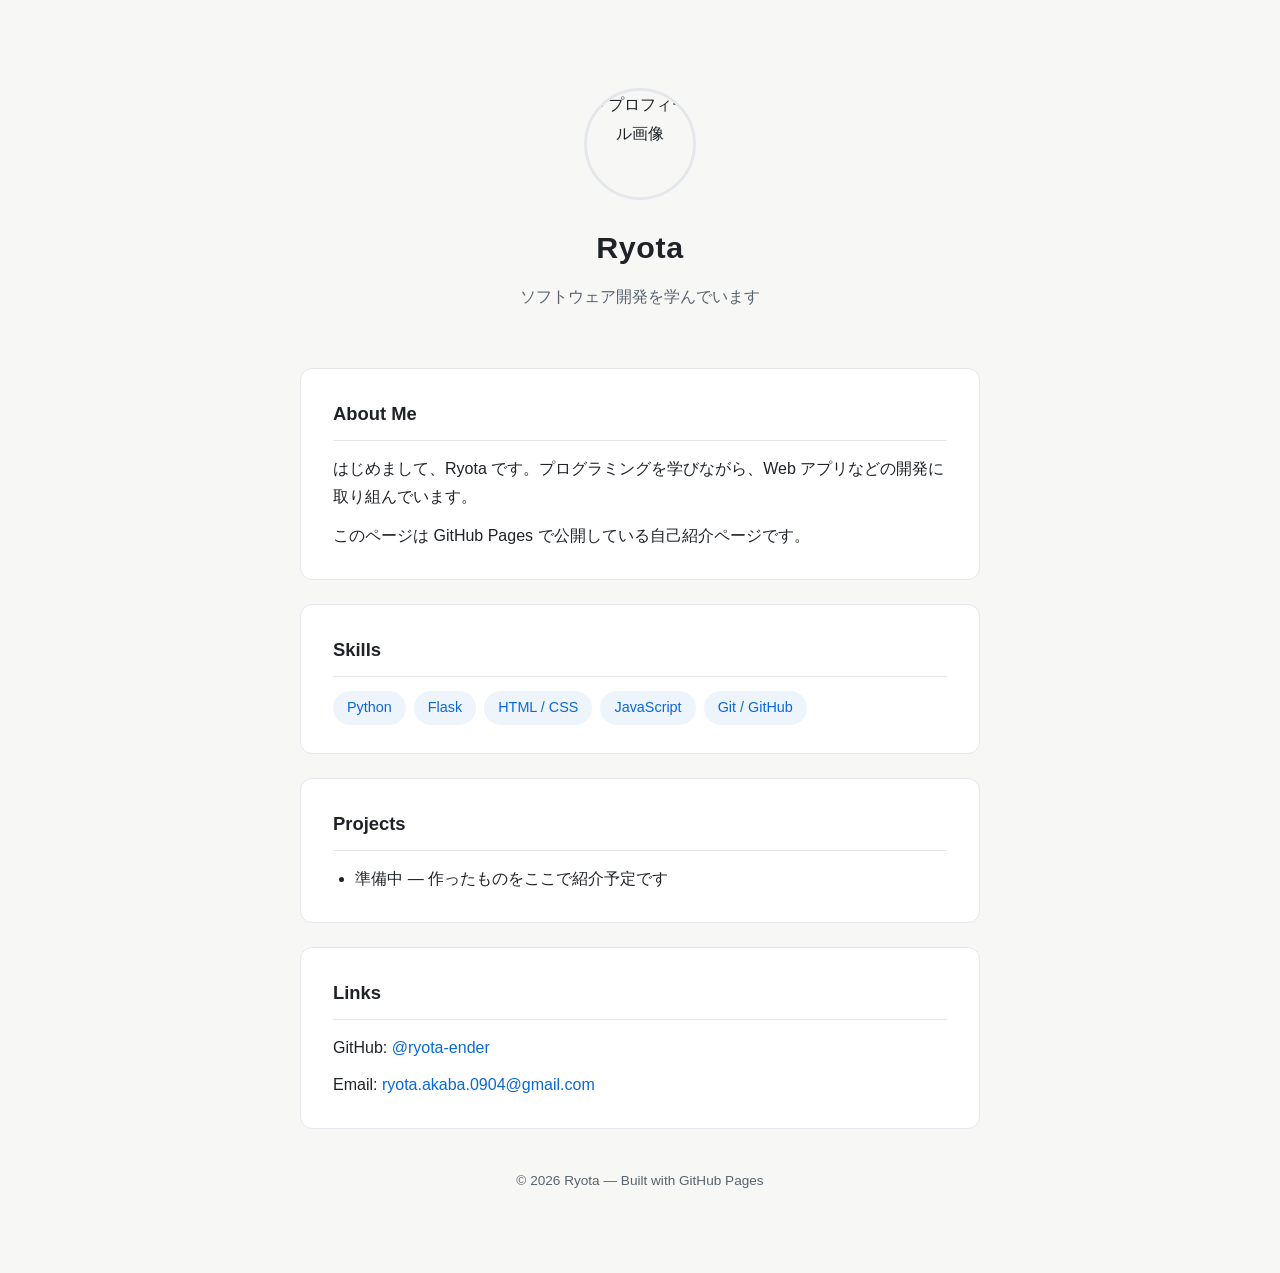
==== index.html @ b904a542 "first commit" ====
<!DOCTYPE html>
<html lang="ja">
<head>
  <meta charset="UTF-8">
  <meta name="viewport" content="width=device-width, initial-scale=1.0">
  <title>Ryota | 自己紹介</title>
  <style>
    :root {
      --bg: #f7f7f5;
      --card: #ffffff;
      --text: #1f2328;
      --muted: #59636e;
      --accent: #0969da;
      --border: #e4e7eb;
      --tag-bg: #eef4fb;
    }
    @media (prefers-color-scheme: dark) {
      :root {
        --bg: #0d1117;
        --card: #161b22;
        --text: #e6edf3;
        --muted: #9198a1;
        --accent: #4493f8;
        --border: #30363d;
        --tag-bg: #1c2a3a;
      }
    }
    * { margin: 0; padding: 0; box-sizing: border-box; }
    body {
      font-family: "Hiragino Sans", "Yu Gothic", -apple-system, BlinkMacSystemFont, sans-serif;
      background: var(--bg);
      color: var(--text);
      line-height: 1.8;
    }
    .container {
      max-width: 720px;
      margin: 0 auto;
      padding: 48px 20px 80px;
    }
    header {
      text-align: center;
      padding: 40px 0 32px;
    }
    .avatar {
      width: 112px;
      height: 112px;
      border-radius: 50%;
      border: 3px solid var(--border);
      display: block;
      margin: 0 auto 20px;
    }
    h1 {
      font-size: 1.9rem;
      letter-spacing: 0.02em;
    }
    .tagline {
      color: var(--muted);
      margin-top: 8px;
      font-size: 1rem;
    }
    section {
      background: var(--card);
      border: 1px solid var(--border);
      border-radius: 12px;
      padding: 28px 32px;
      margin-top: 24px;
    }
    h2 {
      font-size: 1.15rem;
      margin-bottom: 14px;
      padding-bottom: 10px;
      border-bottom: 1px solid var(--border);
    }
    p + p { margin-top: 10px; }
    ul { padding-left: 1.4em; }
    .tags {
      display: flex;
      flex-wrap: wrap;
      gap: 8px;
      list-style: none;
      padding: 0;
    }
    .tags li {
      background: var(--tag-bg);
      color: var(--accent);
      border-radius: 999px;
      padding: 4px 14px;
      font-size: 0.9rem;
    }
    .links {
      list-style: none;
      padding: 0;
    }
    .links li + li { margin-top: 8px; }
    a { color: var(--accent); text-decoration: none; }
    a:hover { text-decoration: underline; }
    footer {
      text-align: center;
      color: var(--muted);
      font-size: 0.85rem;
      margin-top: 40px;
    }
  </style>
</head>
<body>
  <div class="container">

    <header>
      <!-- GitHub のプロフィール画像を自動で表示します -->
      <img class="avatar" src="https://github.com/ryota-ender.png" alt="プロフィール画像">
      <h1>Ryota</h1>
      <p class="tagline">ソフトウェア開発を学んでいます</p>
    </header>

    <section>
      <h2>About Me</h2>
      <p>はじめまして、Ryota です。プログラミングを学びながら、Web アプリなどの開発に取り組んでいます。</p>
      <p>このページは GitHub Pages で公開している自己紹介ページです。</p>
      <!-- ここに経歴や自己紹介文を自由に書き足してください -->
    </section>

    <section>
      <h2>Skills</h2>
      <ul class="tags">
        <li>Python</li>
        <li>Flask</li>
        <li>HTML / CSS</li>
        <li>JavaScript</li>
        <li>Git / GitHub</li>
      </ul>
    </section>

    <section>
      <h2>Projects</h2>
      <ul>
        <li>準備中 — 作ったものをここで紹介予定です</li>
        <!-- 例: <li><a href="https://github.com/ryota-ender/xxx">プロジェクト名</a> — 一言説明</li> -->
      </ul>
    </section>

    <section>
      <h2>Links</h2>
      <ul class="links">
        <li>GitHub: <a href="https://github.com/ryota-ender">@ryota-ender</a></li>
        <li>Email: <a href="mailto:ryota.akaba.0904@gmail.com">ryota.akaba.0904@gmail.com</a></li>
      </ul>
    </section>

    <footer>
      &copy; 2026 Ryota — Built with GitHub Pages
    </footer>

  </div>
</body>
</html>
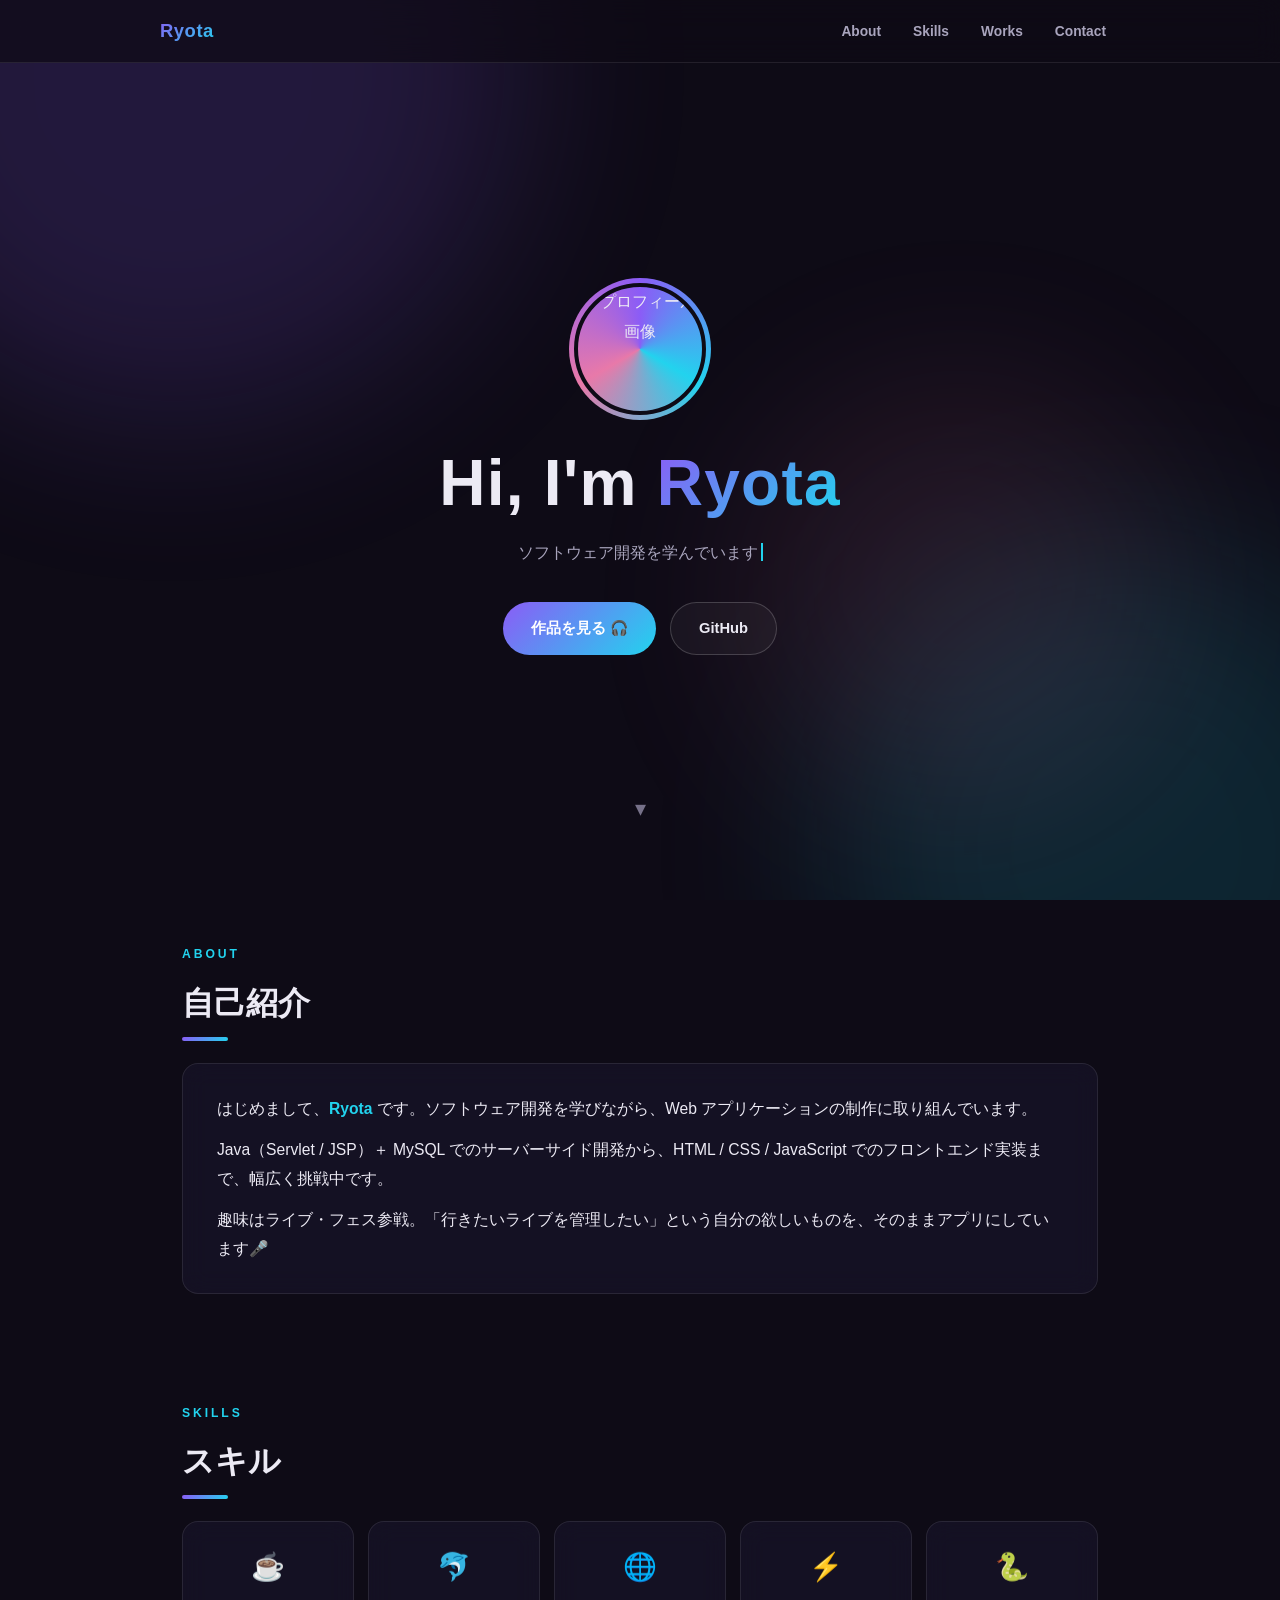
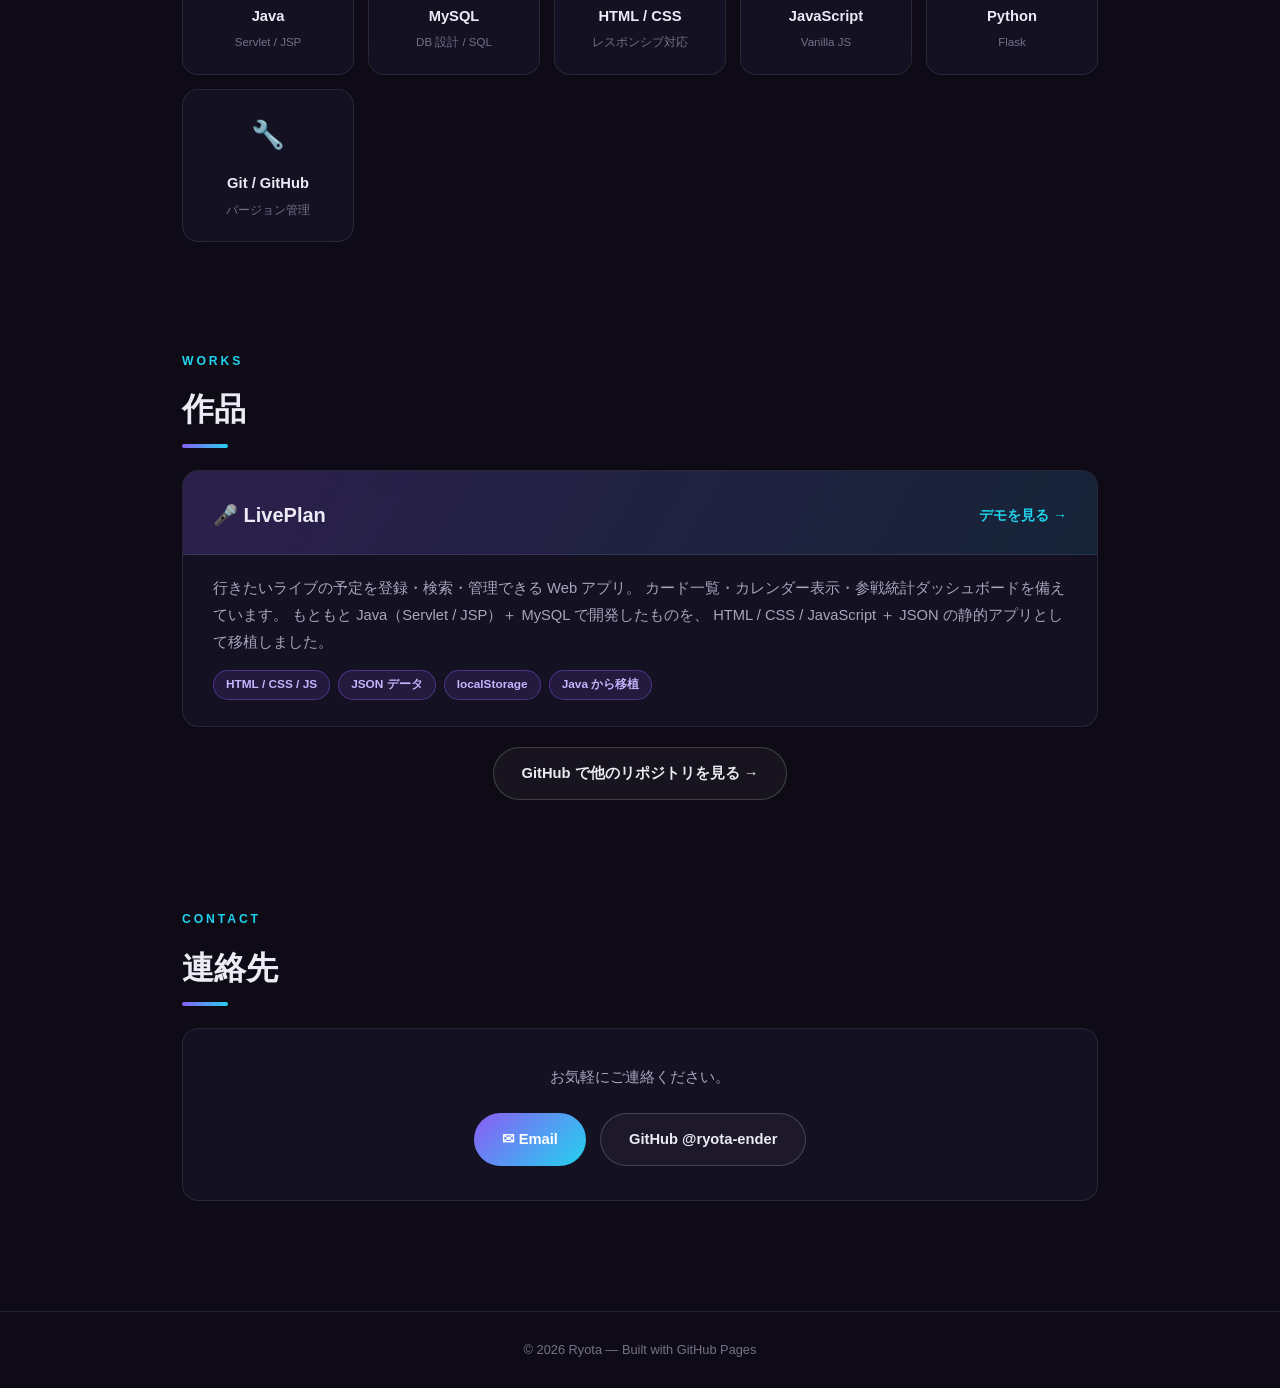
==== commit bd719dd2: "自己紹介ページ刷新 + LivePlan静的版を追加" ====
--- a/index.html
+++ b/index.html
@@ -3,153 +3,498 @@
 <head>
   <meta charset="UTF-8">
   <meta name="viewport" content="width=device-width, initial-scale=1.0">
-  <title>Ryota | 自己紹介</title>
+  <title>Ryota | Portfolio</title>
+  <meta name="description" content="Ryota の自己紹介・ポートフォリオページ">
+  <link rel="icon" href="data:image/svg+xml,<svg xmlns='http://www.w3.org/2000/svg' viewBox='0 0 100 100'><text y='.9em' font-size='90'>🚀</text></svg>">
   <style>
     :root {
-      --bg: #f7f7f5;
-      --card: #ffffff;
-      --text: #1f2328;
-      --muted: #59636e;
-      --accent: #0969da;
-      --border: #e4e7eb;
-      --tag-bg: #eef4fb;
-    }
-    @media (prefers-color-scheme: dark) {
-      :root {
-        --bg: #0d1117;
-        --card: #161b22;
-        --text: #e6edf3;
-        --muted: #9198a1;
-        --accent: #4493f8;
-        --border: #30363d;
-        --tag-bg: #1c2a3a;
-      }
-    }
+      --bg: #0e0b16;
+      --bg-2: #171327;
+      --border: rgba(255, 255, 255, 0.09);
+      --border-strong: rgba(255, 255, 255, 0.18);
+      --text: #eceaf4;
+      --text-2: #a9a5bd;
+      --text-3: #767189;
+      --accent: #8b5cf6;
+      --accent-2: #22d3ee;
+      --grad: linear-gradient(135deg, #8b5cf6, #22d3ee);
+      --radius: 16px;
+      --shadow: 0 8px 32px rgba(0, 0, 0, 0.45);
+      --glow: 0 0 28px rgba(139, 92, 246, 0.35);
+    }
+
     * { margin: 0; padding: 0; box-sizing: border-box; }
+    html { scroll-behavior: smooth; }
+
     body {
-      font-family: "Hiragino Sans", "Yu Gothic", -apple-system, BlinkMacSystemFont, sans-serif;
+      font-family: "Hiragino Sans", "Yu Gothic", -apple-system, BlinkMacSystemFont, "Segoe UI", sans-serif;
       background: var(--bg);
       color: var(--text);
-      line-height: 1.8;
-    }
-    .container {
-      max-width: 720px;
-      margin: 0 auto;
-      padding: 48px 20px 80px;
-    }
-    header {
+      line-height: 1.85;
+      overflow-x: hidden;
+    }
+
+    ::selection { background: rgba(139, 92, 246, 0.45); }
+
+    /* ---------- 背景（漂う光のブロブ） ---------- */
+    .blobs { position: fixed; inset: 0; z-index: -1; overflow: hidden; pointer-events: none; }
+    .blob {
+      position: absolute;
+      border-radius: 50%;
+      filter: blur(90px);
+      opacity: 0.17;
+      animation: float 26s ease-in-out infinite alternate;
+    }
+    .blob.b1 { width: 55vmax; height: 55vmax; background: #8b5cf6; top: -22vmax; left: -14vmax; }
+    .blob.b2 { width: 48vmax; height: 48vmax; background: #0ea5b7; bottom: -20vmax; right: -12vmax; animation-delay: -9s; }
+    .blob.b3 { width: 34vmax; height: 34vmax; background: #e879a9; top: 42%; left: 58%; opacity: 0.10; animation-delay: -18s; }
+    @keyframes float {
+      from { transform: translate(0, 0) scale(1); }
+      to   { transform: translate(7vmax, 5vmax) scale(1.18); }
+    }
+
+    .container { max-width: 960px; margin: 0 auto; padding: 0 22px; }
+
+    /* ---------- ナビ ---------- */
+    .nav {
+      position: sticky;
+      top: 0;
+      z-index: 100;
+      background: rgba(14, 11, 22, 0.72);
+      backdrop-filter: blur(14px);
+      -webkit-backdrop-filter: blur(14px);
+      border-bottom: 1px solid var(--border);
+    }
+    .nav .inner {
+      display: flex;
+      align-items: center;
+      justify-content: space-between;
+      padding: 14px 0;
+      gap: 12px;
+    }
+    .nav .logo {
+      font-weight: 800;
+      font-size: 1.15rem;
+      text-decoration: none;
+      background: var(--grad);
+      -webkit-background-clip: text;
+      background-clip: text;
+      color: transparent;
+      letter-spacing: 0.03em;
+    }
+    .nav ul { display: flex; gap: 4px; list-style: none; flex-wrap: wrap; }
+    .nav a.nav-link {
+      color: var(--text-2);
+      text-decoration: none;
+      font-size: 0.86rem;
+      font-weight: 600;
+      padding: 6px 14px;
+      border-radius: 999px;
+      transition: color 0.18s, background 0.18s;
+    }
+    .nav a.nav-link:hover { color: var(--text); background: rgba(255, 255, 255, 0.07); }
+
+    /* ---------- ヒーロー ---------- */
+    .hero {
+      min-height: 88vh;
+      display: flex;
+      flex-direction: column;
+      align-items: center;
+      justify-content: center;
       text-align: center;
-      padding: 40px 0 32px;
-    }
-    .avatar {
-      width: 112px;
-      height: 112px;
+      padding: 60px 0 40px;
+      position: relative;
+    }
+    .avatar-ring {
+      position: relative;
+      width: 132px;
+      height: 132px;
+      margin-bottom: 28px;
+      animation: rise 0.8s cubic-bezier(0.22, 1, 0.36, 1) both;
+    }
+    .avatar-ring::before {
+      content: "";
+      position: absolute;
+      inset: -5px;
       border-radius: 50%;
-      border: 3px solid var(--border);
+      background: conic-gradient(from 0deg, #8b5cf6, #22d3ee, #e879a9, #8b5cf6);
+      animation: spin 6s linear infinite;
+    }
+    .avatar-ring img {
+      position: relative;
+      width: 100%;
+      height: 100%;
+      border-radius: 50%;
+      border: 4px solid var(--bg);
       display: block;
-      margin: 0 auto 20px;
-    }
-    h1 {
-      font-size: 1.9rem;
+      object-fit: cover;
+    }
+    @keyframes spin { to { transform: rotate(360deg); } }
+
+    .hero h1 {
+      font-size: clamp(2.4rem, 7vw, 4rem);
+      font-weight: 800;
       letter-spacing: 0.02em;
-    }
-    .tagline {
-      color: var(--muted);
-      margin-top: 8px;
-      font-size: 1rem;
-    }
-    section {
-      background: var(--card);
+      line-height: 1.25;
+      animation: rise 0.8s 0.12s cubic-bezier(0.22, 1, 0.36, 1) both;
+    }
+    .hero h1 .grad {
+      background: var(--grad);
+      -webkit-background-clip: text;
+      background-clip: text;
+      color: transparent;
+    }
+    .hero .tagline {
+      margin-top: 14px;
+      color: var(--text-2);
+      font-size: 1.02rem;
+      animation: rise 0.8s 0.24s cubic-bezier(0.22, 1, 0.36, 1) both;
+    }
+    /* タイピング風カーソル */
+    .type-target { border-right: 2px solid var(--accent-2); padding-right: 3px; }
+
+    .hero .cta {
+      display: flex;
+      gap: 14px;
+      margin-top: 34px;
+      flex-wrap: wrap;
+      justify-content: center;
+      animation: rise 0.8s 0.36s cubic-bezier(0.22, 1, 0.36, 1) both;
+    }
+    .btn {
+      display: inline-flex;
+      align-items: center;
+      gap: 8px;
+      padding: 12px 28px;
+      border-radius: 999px;
+      font-weight: 700;
+      font-size: 0.92rem;
+      text-decoration: none;
+      transition: transform 0.2s ease, box-shadow 0.2s ease, background 0.2s ease;
+    }
+    .btn-grad { background: var(--grad); color: #fff; }
+    .btn-grad:hover { transform: translateY(-3px); box-shadow: var(--glow); }
+    .btn-ghost { border: 1px solid var(--border-strong); color: var(--text); background: rgba(255,255,255,0.04); }
+    .btn-ghost:hover { transform: translateY(-3px); background: rgba(255, 255, 255, 0.09); }
+
+    .scroll-cue {
+      position: absolute;
+      bottom: 26px;
+      left: 50%;
+      transform: translateX(-50%);
+      color: var(--text-3);
+      font-size: 1.4rem;
+      animation: bob 1.8s ease-in-out infinite;
+      text-decoration: none;
+    }
+    @keyframes bob {
+      0%, 100% { transform: translate(-50%, 0); }
+      50%      { transform: translate(-50%, 9px); }
+    }
+    @keyframes rise {
+      from { opacity: 0; transform: translateY(26px); }
+      to   { opacity: 1; transform: translateY(0); }
+    }
+
+    /* ---------- セクション共通 ---------- */
+    section.block { padding: 88px 0 20px; }
+    .sec-label {
+      font-size: 0.76rem;
+      font-weight: 800;
+      letter-spacing: 0.24em;
+      color: var(--accent-2);
+      text-transform: uppercase;
+      margin-bottom: 8px;
+    }
+    .sec-title {
+      font-size: clamp(1.5rem, 4vw, 2rem);
+      font-weight: 800;
+      margin-bottom: 30px;
+      position: relative;
+      display: inline-block;
+    }
+    .sec-title::after {
+      content: "";
+      position: absolute;
+      left: 0;
+      bottom: -8px;
+      width: 46px;
+      height: 4px;
+      border-radius: 2px;
+      background: var(--grad);
+    }
+
+    /* スクロールで浮かび上がる */
+    .reveal { opacity: 0; transform: translateY(34px); transition: opacity 0.7s ease, transform 0.7s cubic-bezier(0.22, 1, 0.36, 1); }
+    .reveal.shown { opacity: 1; transform: translateY(0); }
+
+    .card {
+      background: rgba(23, 19, 39, 0.82);
       border: 1px solid var(--border);
-      border-radius: 12px;
-      padding: 28px 32px;
-      margin-top: 24px;
-    }
-    h2 {
-      font-size: 1.15rem;
-      margin-bottom: 14px;
-      padding-bottom: 10px;
+      border-radius: var(--radius);
+      backdrop-filter: blur(12px);
+      -webkit-backdrop-filter: blur(12px);
+    }
+
+    /* ---------- About ---------- */
+    .about-card { padding: 30px 34px; font-size: 0.98rem; }
+    .about-card p + p { margin-top: 12px; }
+    .about-card .hl { color: var(--accent-2); font-weight: 700; }
+
+    /* ---------- Skills ---------- */
+    .skill-grid {
+      display: grid;
+      grid-template-columns: repeat(auto-fill, minmax(150px, 1fr));
+      gap: 14px;
+    }
+    .skill {
+      padding: 20px 14px;
+      text-align: center;
+      transition: transform 0.22s ease, box-shadow 0.22s ease, border-color 0.22s ease;
+    }
+    .skill:hover {
+      transform: translateY(-5px);
+      border-color: rgba(139, 92, 246, 0.5);
+      box-shadow: var(--glow);
+    }
+    .skill .icon { font-size: 1.7rem; display: block; margin-bottom: 8px; }
+    .skill .name { font-weight: 700; font-size: 0.92rem; }
+    .skill .note { font-size: 0.72rem; color: var(--text-3); margin-top: 2px; }
+
+    /* ---------- Works ---------- */
+    .work-card {
+      display: block;
+      text-decoration: none;
+      color: inherit;
+      overflow: hidden;
+      transition: transform 0.24s ease, box-shadow 0.24s ease, border-color 0.24s ease;
+      margin-bottom: 20px;
+    }
+    .work-card:hover {
+      transform: translateY(-6px);
+      border-color: rgba(34, 211, 238, 0.5);
+      box-shadow: var(--shadow), 0 0 28px rgba(34, 211, 238, 0.25);
+    }
+    .work-head {
+      padding: 26px 30px 20px;
+      background: linear-gradient(120deg, rgba(139, 92, 246, 0.2), rgba(34, 211, 238, 0.1));
       border-bottom: 1px solid var(--border);
-    }
-    p + p { margin-top: 10px; }
-    ul { padding-left: 1.4em; }
-    .tags {
       display: flex;
+      align-items: center;
+      justify-content: space-between;
+      gap: 12px;
       flex-wrap: wrap;
-      gap: 8px;
-      list-style: none;
-      padding: 0;
-    }
-    .tags li {
-      background: var(--tag-bg);
-      color: var(--accent);
+    }
+    .work-head .t { font-size: 1.25rem; font-weight: 800; }
+    .work-head .arrow { color: var(--accent-2); font-weight: 700; font-size: 0.88rem; white-space: nowrap; }
+    .work-body { padding: 20px 30px 26px; }
+    .work-body p { color: var(--text-2); font-size: 0.92rem; margin-bottom: 14px; }
+    .chips { display: flex; flex-wrap: wrap; gap: 8px; list-style: none; }
+    .chips li {
+      font-size: 0.74rem;
+      font-weight: 700;
+      color: #c4b5fd;
+      background: rgba(139, 92, 246, 0.13);
+      border: 1px solid rgba(139, 92, 246, 0.4);
       border-radius: 999px;
-      padding: 4px 14px;
-      font-size: 0.9rem;
-    }
-    .links {
-      list-style: none;
-      padding: 0;
-    }
-    .links li + li { margin-top: 8px; }
-    a { color: var(--accent); text-decoration: none; }
-    a:hover { text-decoration: underline; }
+      padding: 3px 12px;
+    }
+    .more-works { text-align: center; margin-top: 6px; }
+
+    /* ---------- Contact ---------- */
+    .contact-card { padding: 34px; text-align: center; }
+    .contact-card p { color: var(--text-2); margin-bottom: 22px; font-size: 0.94rem; }
+    .contact-links { display: flex; justify-content: center; gap: 14px; flex-wrap: wrap; }
+
+    /* ---------- フッター ---------- */
     footer {
+      margin-top: 90px;
+      border-top: 1px solid var(--border);
+      padding: 26px 0;
       text-align: center;
-      color: var(--muted);
-      font-size: 0.85rem;
-      margin-top: 40px;
+      color: var(--text-3);
+      font-size: 0.8rem;
+    }
+
+    @media (max-width: 560px) {
+      .nav ul { display: none; }
+      .about-card, .work-head, .work-body, .contact-card { padding-left: 20px; padding-right: 20px; }
+    }
+
+    @media (prefers-reduced-motion: reduce) {
+      *, *::before, *::after {
+        animation-duration: 0.01ms !important;
+        animation-iteration-count: 1 !important;
+        transition-duration: 0.01ms !important;
+      }
+      html { scroll-behavior: auto; }
+      .reveal { opacity: 1; transform: none; }
+      .type-target { border-right: none; }
     }
   </style>
 </head>
 <body>
-  <div class="container">
-
-    <header>
-      <!-- GitHub のプロフィール画像を自動で表示します -->
-      <img class="avatar" src="https://github.com/ryota-ender.png" alt="プロフィール画像">
-      <h1>Ryota</h1>
-      <p class="tagline">ソフトウェア開発を学んでいます</p>
-    </header>
-
-    <section>
-      <h2>About Me</h2>
-      <p>はじめまして、Ryota です。プログラミングを学びながら、Web アプリなどの開発に取り組んでいます。</p>
-      <p>このページは GitHub Pages で公開している自己紹介ページです。</p>
-      <!-- ここに経歴や自己紹介文を自由に書き足してください -->
+
+  <div class="blobs" aria-hidden="true">
+    <div class="blob b1"></div>
+    <div class="blob b2"></div>
+    <div class="blob b3"></div>
+  </div>
+
+  <nav class="nav">
+    <div class="container inner">
+      <a class="logo" href="#top">Ryota</a>
+      <ul>
+        <li><a class="nav-link" href="#about">About</a></li>
+        <li><a class="nav-link" href="#skills">Skills</a></li>
+        <li><a class="nav-link" href="#works">Works</a></li>
+        <li><a class="nav-link" href="#contact">Contact</a></li>
+      </ul>
+    </div>
+  </nav>
+
+  <!-- ================= Hero ================= -->
+  <header class="hero container" id="top">
+    <div class="avatar-ring">
+      <!-- GitHub のプロフィール画像を自動表示 -->
+      <img src="https://github.com/ryota-ender.png" alt="プロフィール画像">
+    </div>
+    <h1>Hi, I'm <span class="grad">Ryota</span></h1>
+    <p class="tagline"><span class="type-target" id="typeTarget"></span></p>
+    <div class="cta">
+      <a class="btn btn-grad" href="#works">作品を見る 🎧</a>
+      <a class="btn btn-ghost" href="https://github.com/ryota-ender" target="_blank" rel="noopener">GitHub</a>
+    </div>
+    <a class="scroll-cue" href="#about" aria-label="下へスクロール">▾</a>
+  </header>
+
+  <main class="container">
+
+    <!-- ================= About ================= -->
+    <section class="block" id="about">
+      <div class="reveal">
+        <div class="sec-label">About</div>
+        <h2 class="sec-title">自己紹介</h2>
+      </div>
+      <div class="card about-card reveal">
+        <p>はじめまして、<span class="hl">Ryota</span> です。ソフトウェア開発を学びながら、Web アプリケーションの制作に取り組んでいます。</p>
+        <p>Java（Servlet / JSP）＋ MySQL でのサーバーサイド開発から、HTML / CSS / JavaScript でのフロントエンド実装まで、幅広く挑戦中です。</p>
+        <p>趣味はライブ・フェス参戦。「行きたいライブを管理したい」という自分の欲しいものを、そのままアプリにしています🎤</p>
+        <!-- ここに経歴などを自由に書き足してください -->
+      </div>
     </section>
 
-    <section>
-      <h2>Skills</h2>
-      <ul class="tags">
-        <li>Python</li>
-        <li>Flask</li>
-        <li>HTML / CSS</li>
-        <li>JavaScript</li>
-        <li>Git / GitHub</li>
-      </ul>
+    <!-- ================= Skills ================= -->
+    <section class="block" id="skills">
+      <div class="reveal">
+        <div class="sec-label">Skills</div>
+        <h2 class="sec-title">スキル</h2>
+      </div>
+      <div class="skill-grid">
+        <div class="card skill reveal"><span class="icon">☕</span><span class="name">Java</span><div class="note">Servlet / JSP</div></div>
+        <div class="card skill reveal"><span class="icon">🐬</span><span class="name">MySQL</span><div class="note">DB 設計 / SQL</div></div>
+        <div class="card skill reveal"><span class="icon">🌐</span><span class="name">HTML / CSS</span><div class="note">レスポンシブ対応</div></div>
+        <div class="card skill reveal"><span class="icon">⚡</span><span class="name">JavaScript</span><div class="note">Vanilla JS</div></div>
+        <div class="card skill reveal"><span class="icon">🐍</span><span class="name">Python</span><div class="note">Flask</div></div>
+        <div class="card skill reveal"><span class="icon">🔧</span><span class="name">Git / GitHub</span><div class="note">バージョン管理</div></div>
+      </div>
     </section>
 
-    <section>
-      <h2>Projects</h2>
-      <ul>
-        <li>準備中 — 作ったものをここで紹介予定です</li>
-        <!-- 例: <li><a href="https://github.com/ryota-ender/xxx">プロジェクト名</a> — 一言説明</li> -->
-      </ul>
+    <!-- ================= Works ================= -->
+    <section class="block" id="works">
+      <div class="reveal">
+        <div class="sec-label">Works</div>
+        <h2 class="sec-title">作品</h2>
+      </div>
+
+      <a class="card work-card reveal" href="liveplan/">
+        <div class="work-head">
+          <span class="t">🎤 LivePlan</span>
+          <span class="arrow">デモを見る →</span>
+        </div>
+        <div class="work-body">
+          <p>
+            行きたいライブの予定を登録・検索・管理できる Web アプリ。
+            カード一覧・カレンダー表示・参戦統計ダッシュボードを備えています。
+            もともと Java（Servlet / JSP）＋ MySQL で開発したものを、
+            HTML / CSS / JavaScript ＋ JSON の静的アプリとして移植しました。
+          </p>
+          <ul class="chips">
+            <li>HTML / CSS / JS</li>
+            <li>JSON データ</li>
+            <li>localStorage</li>
+            <li>Java から移植</li>
+          </ul>
+        </div>
+      </a>
+
+      <div class="more-works reveal">
+        <a class="btn btn-ghost" href="https://github.com/ryota-ender?tab=repositories" target="_blank" rel="noopener">
+          GitHub で他のリポジトリを見る →
+        </a>
+      </div>
     </section>
 
-    <section>
-      <h2>Links</h2>
-      <ul class="links">
-        <li>GitHub: <a href="https://github.com/ryota-ender">@ryota-ender</a></li>
-        <li>Email: <a href="mailto:ryota.akaba.0904@gmail.com">ryota.akaba.0904@gmail.com</a></li>
-      </ul>
+    <!-- ================= Contact ================= -->
+    <section class="block" id="contact">
+      <div class="reveal">
+        <div class="sec-label">Contact</div>
+        <h2 class="sec-title">連絡先</h2>
+      </div>
+      <div class="card contact-card reveal">
+        <p>お気軽にご連絡ください。</p>
+        <div class="contact-links">
+          <a class="btn btn-grad" href="mailto:ryota.akaba.0904@gmail.com">✉ Email</a>
+          <a class="btn btn-ghost" href="https://github.com/ryota-ender" target="_blank" rel="noopener">GitHub @ryota-ender</a>
+        </div>
+      </div>
     </section>
 
-    <footer>
-      &copy; 2026 Ryota — Built with GitHub Pages
-    </footer>
-
-  </div>
+  </main>
+
+  <footer>
+    <div class="container">&copy; 2026 Ryota — Built with GitHub Pages</div>
+  </footer>
+
+  <script>
+    // ---------- タイピングアニメーション ----------
+    (() => {
+      const phrases = [
+        "ソフトウェア開発を学んでいます",
+        "Java / MySQL / Web フロントエンド",
+        "ライブとフェスが原動力です 🎶",
+      ];
+      const el = document.getElementById("typeTarget");
+      const reduced = matchMedia("(prefers-reduced-motion: reduce)").matches;
+      if (reduced) { el.textContent = phrases[0]; return; }
+
+      let pi = 0, ci = 0, deleting = false;
+      (function tick() {
+        const phrase = phrases[pi];
+        ci += deleting ? -1 : 1;
+        el.textContent = phrase.slice(0, ci);
+        let wait = deleting ? 34 : 74;
+        if (!deleting && ci === phrase.length) { wait = 1800; deleting = true; }
+        else if (deleting && ci === 0) { deleting = false; pi = (pi + 1) % phrases.length; wait = 350; }
+        setTimeout(tick, wait);
+      })();
+    })();
+
+    // ---------- スクロールで要素をふわっと表示 ----------
+    (() => {
+      const io = new IntersectionObserver((entries) => {
+        entries.forEach((e) => {
+          if (e.isIntersecting) {
+            e.target.classList.add("shown");
+            io.unobserve(e.target);
+          }
+        });
+      }, { threshold: 0.12 });
+      document.querySelectorAll(".reveal").forEach((el, i) => {
+        el.style.transitionDelay = (i % 6) * 0.06 + "s";
+        io.observe(el);
+      });
+    })();
+  </script>
 </body>
 </html>
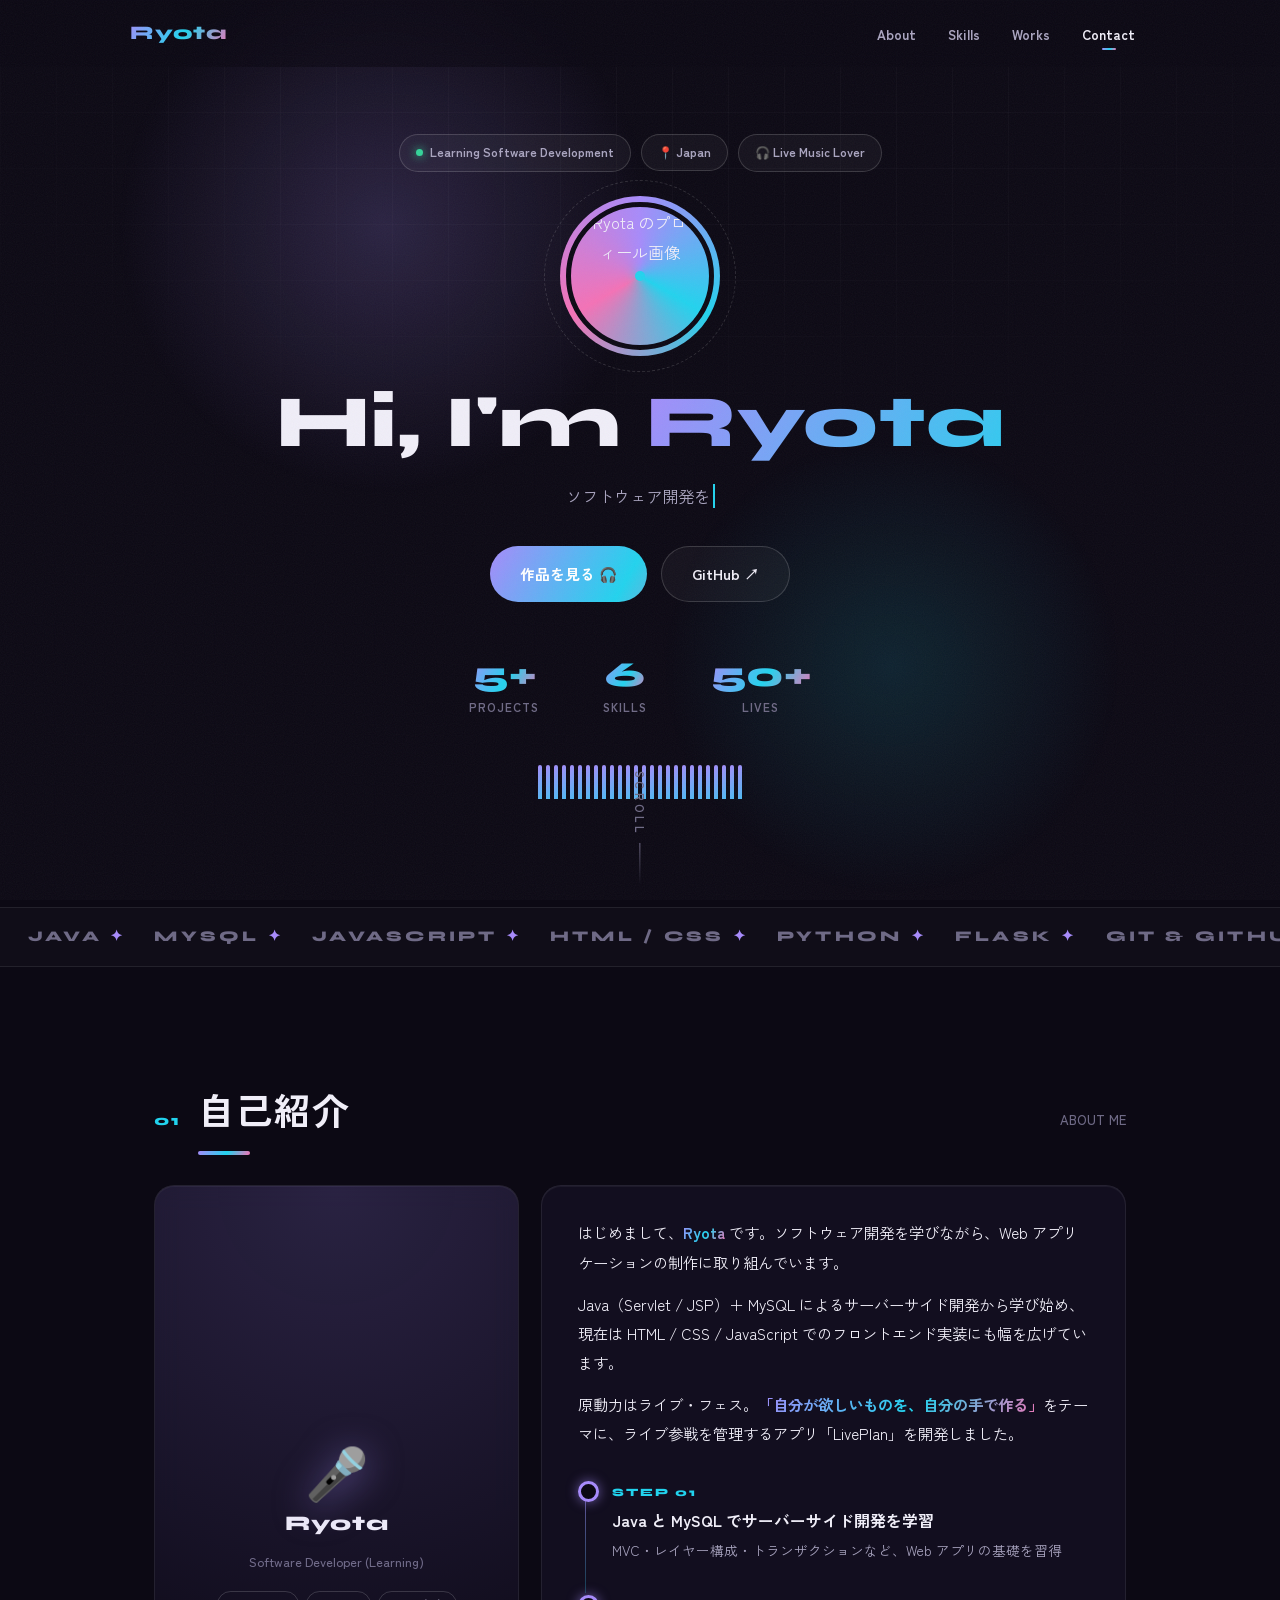
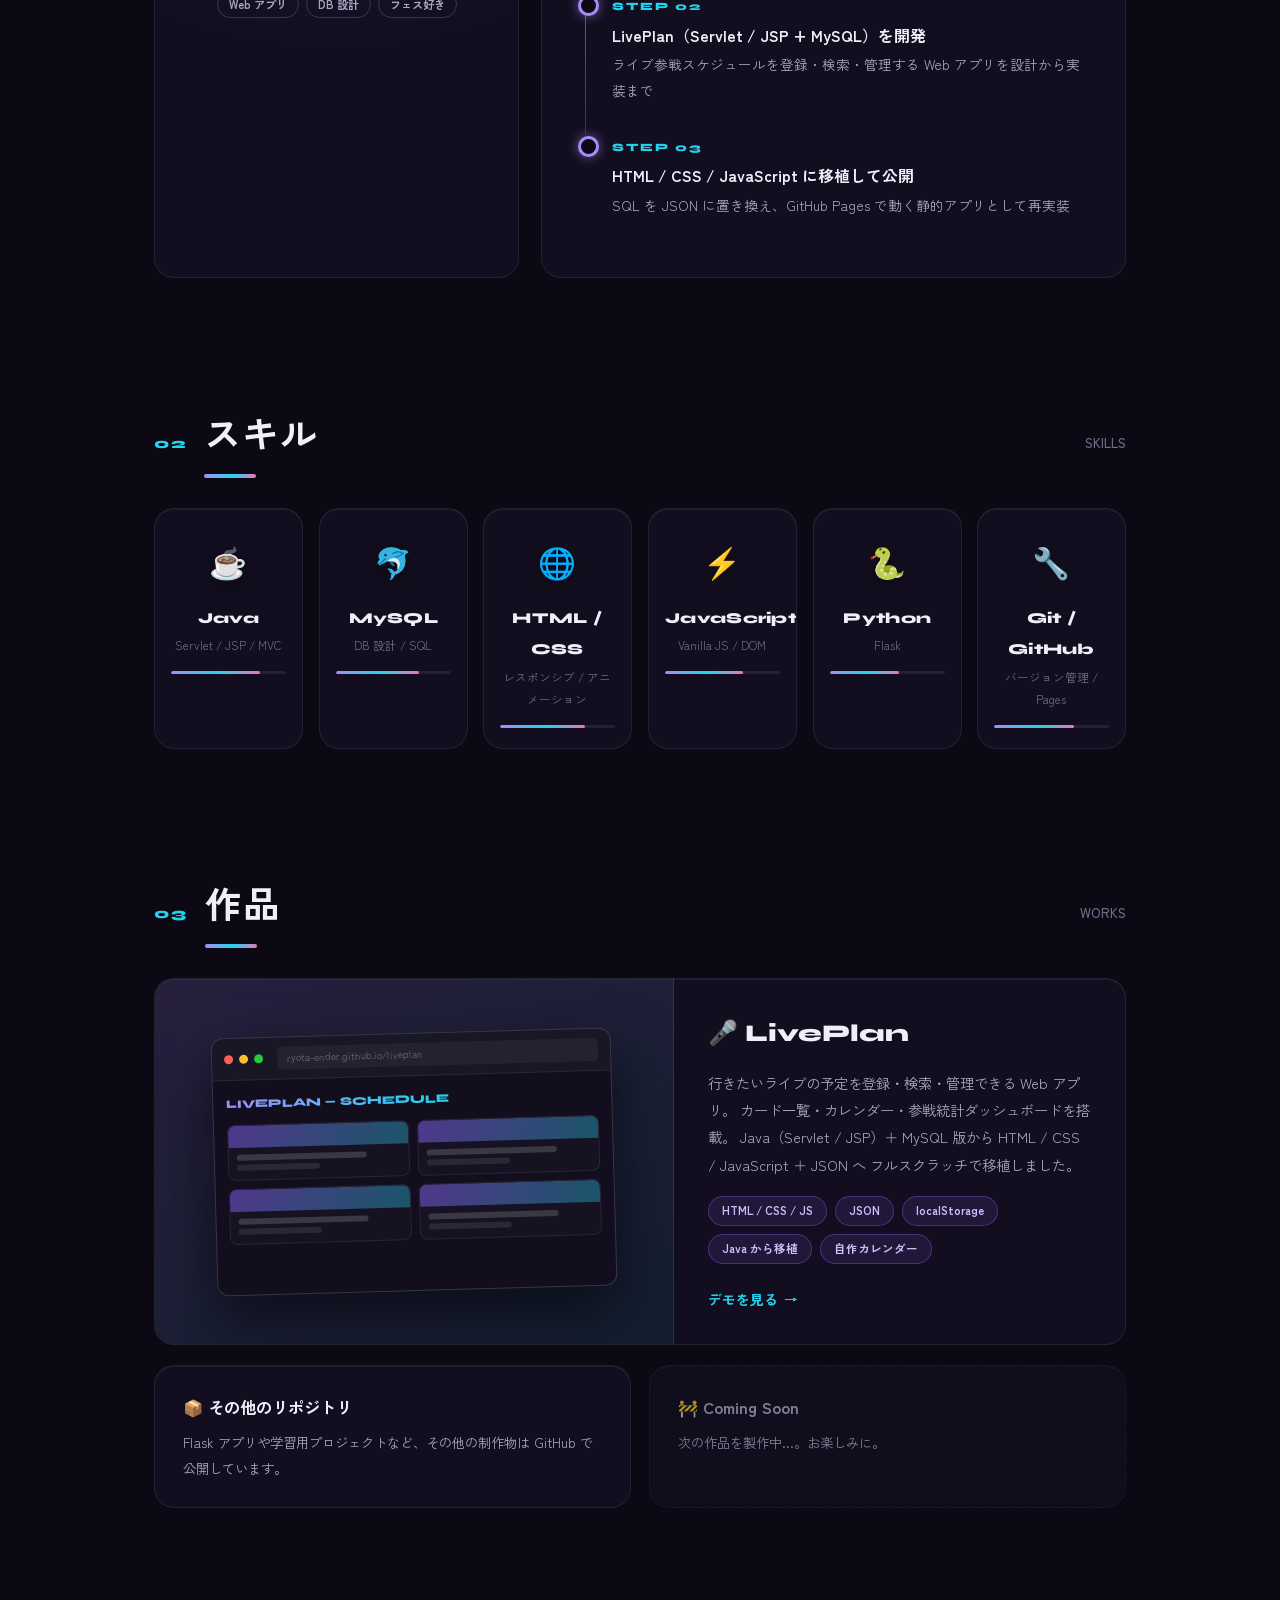
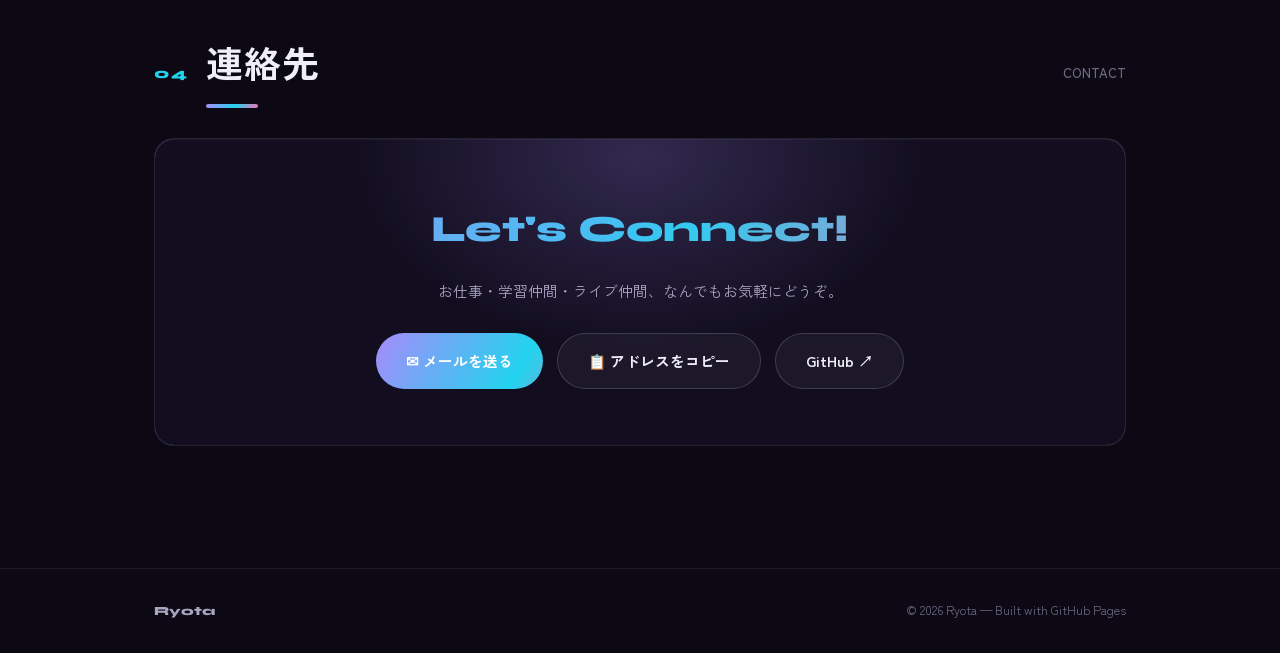
==== commit ae8a30ae: "commit" ====
--- a/index.html
+++ b/index.html
@@ -4,321 +4,822 @@
   <meta charset="UTF-8">
   <meta name="viewport" content="width=device-width, initial-scale=1.0">
   <title>Ryota | Portfolio</title>
-  <meta name="description" content="Ryota の自己紹介・ポートフォリオページ">
+  <meta name="description" content="Ryota のポートフォリオ。Java / MySQL / Web フロントエンドを学びながら、音楽ライブをテーマにしたアプリを作っています。">
+  <meta name="theme-color" content="#0e0b16">
+  <meta property="og:title" content="Ryota | Portfolio">
+  <meta property="og:description" content="Java / MySQL / Web フロントエンドを学ぶ Ryota のポートフォリオ">
+  <meta property="og:type" content="website">
+  <meta property="og:url" content="https://ryota-ender.github.io/">
+  <meta property="og:image" content="https://github.com/ryota-ender.png">
+  <meta name="twitter:card" content="summary">
   <link rel="icon" href="data:image/svg+xml,<svg xmlns='http://www.w3.org/2000/svg' viewBox='0 0 100 100'><text y='.9em' font-size='90'>🚀</text></svg>">
+  <link rel="preconnect" href="https://fonts.googleapis.com">
+  <link rel="preconnect" href="https://fonts.gstatic.com" crossorigin>
+  <link href="https://fonts.googleapis.com/css2?family=Syne:wght@700;800&family=Zen+Kaku+Gothic+New:wght@400;500;700&display=swap" rel="stylesheet">
   <style>
     :root {
-      --bg: #0e0b16;
-      --bg-2: #171327;
-      --border: rgba(255, 255, 255, 0.09);
-      --border-strong: rgba(255, 255, 255, 0.18);
-      --text: #eceaf4;
-      --text-2: #a9a5bd;
-      --text-3: #767189;
-      --accent: #8b5cf6;
-      --accent-2: #22d3ee;
-      --grad: linear-gradient(135deg, #8b5cf6, #22d3ee);
-      --radius: 16px;
-      --shadow: 0 8px 32px rgba(0, 0, 0, 0.45);
-      --glow: 0 0 28px rgba(139, 92, 246, 0.35);
+      --bg: #0c0914;
+      --bg-2: #151021;
+      --panel: rgba(22, 17, 36, 0.72);
+      --border: rgba(255, 255, 255, 0.08);
+      --border-strong: rgba(255, 255, 255, 0.16);
+      --text: #f0eef8;
+      --text-2: #aaa5c0;
+      --text-3: #6f6a86;
+      --violet: #a78bfa;
+      --cyan: #22d3ee;
+      --pink: #f472b6;
+      --grad: linear-gradient(120deg, #a78bfa, #22d3ee 55%, #f472b6);
+      --grad-soft: linear-gradient(120deg, rgba(167, 139, 250, 0.55), rgba(34, 211, 238, 0.55));
+      --font-jp: "Zen Kaku Gothic New", "Hiragino Sans", sans-serif;
+      --font-en: "Syne", "Zen Kaku Gothic New", sans-serif;
+      --ease: cubic-bezier(0.22, 1, 0.36, 1);
+      --radius: 20px;
+      --shadow: 0 20px 60px rgba(0, 0, 0, 0.5);
     }
 
     * { margin: 0; padding: 0; box-sizing: border-box; }
     html { scroll-behavior: smooth; }
 
     body {
-      font-family: "Hiragino Sans", "Yu Gothic", -apple-system, BlinkMacSystemFont, "Segoe UI", sans-serif;
+      font-family: var(--font-jp);
       background: var(--bg);
       color: var(--text);
-      line-height: 1.85;
+      line-height: 1.9;
       overflow-x: hidden;
-    }
-
-    ::selection { background: rgba(139, 92, 246, 0.45); }
-
-    /* ---------- 背景（漂う光のブロブ） ---------- */
-    .blobs { position: fixed; inset: 0; z-index: -1; overflow: hidden; pointer-events: none; }
-    .blob {
-      position: absolute;
+      -webkit-font-smoothing: antialiased;
+    }
+
+    ::selection { background: rgba(167, 139, 250, 0.45); }
+
+    /* 細いスクロールバー */
+    ::-webkit-scrollbar { width: 9px; }
+    ::-webkit-scrollbar-track { background: var(--bg); }
+    ::-webkit-scrollbar-thumb { background: #2c2544; border-radius: 99px; }
+    ::-webkit-scrollbar-thumb:hover { background: #3d3460; }
+
+    a, button { -webkit-tap-highlight-color: transparent; }
+    :focus-visible { outline: 2px solid var(--cyan); outline-offset: 3px; border-radius: 4px; }
+
+    /* ============ ローディング ============ */
+    .loader {
+      position: fixed;
+      inset: 0;
+      z-index: 1000;
+      display: flex;
+      align-items: center;
+      justify-content: center;
+      background: var(--bg);
+      transition: opacity 0.55s ease, visibility 0.55s;
+    }
+    .loader.done { opacity: 0; visibility: hidden; }
+    .loader .mark {
+      font-family: var(--font-en);
+      font-weight: 800;
+      font-size: 2rem;
+      letter-spacing: 0.06em;
+      background: var(--grad);
+      background-size: 200% 100%;
+      -webkit-background-clip: text;
+      background-clip: text;
+      color: transparent;
+      animation: shimmer 1.4s linear infinite;
+    }
+
+    /* ============ 背景レイヤー ============ */
+    .bg-layer { position: fixed; inset: 0; z-index: -2; overflow: hidden; pointer-events: none; }
+    .aurora {
+      position: absolute;
+      width: 130vmax;
+      height: 130vmax;
+      top: 50%;
+      left: 50%;
+      translate: -50% -50%;
+      background:
+        radial-gradient(closest-side, rgba(167, 139, 250, 0.20), transparent 62%),
+        radial-gradient(closest-side, rgba(34, 211, 238, 0.13), transparent 60%);
+      background-position: 18% 22%, 78% 74%;
+      background-repeat: no-repeat;
+      background-size: 52% 52%, 46% 46%;
+      animation: aurora 34s var(--ease) infinite alternate;
+    }
+    @keyframes aurora {
+      0%   { rotate: 0deg;   scale: 1; }
+      100% { rotate: 40deg;  scale: 1.22; }
+    }
+    .bg-grid {
+      position: absolute;
+      inset: 0;
+      background-image:
+        linear-gradient(rgba(255, 255, 255, 0.025) 1px, transparent 1px),
+        linear-gradient(90deg, rgba(255, 255, 255, 0.025) 1px, transparent 1px);
+      background-size: 56px 56px;
+      mask-image: radial-gradient(ellipse 90% 62% at 50% 8%, #000 30%, transparent 78%);
+      -webkit-mask-image: radial-gradient(ellipse 90% 62% at 50% 8%, #000 30%, transparent 78%);
+    }
+    /* 粒状ノイズ（質感） */
+    body::after {
+      content: "";
+      position: fixed;
+      inset: 0;
+      z-index: 999;
+      pointer-events: none;
+      opacity: 0.05;
+      background-image: url("data:image/svg+xml,%3Csvg xmlns='http://www.w3.org/2000/svg' width='160' height='160'%3E%3Cfilter id='n'%3E%3CfeTurbulence type='fractalNoise' baseFrequency='0.9' numOctaves='2'/%3E%3C/filter%3E%3Crect width='100%25' height='100%25' filter='url(%23n)'/%3E%3C/svg%3E");
+    }
+
+    /* カーソル追従グロー（PC のみ） */
+    .cursor-glow {
+      position: fixed;
+      width: 480px;
+      height: 480px;
       border-radius: 50%;
-      filter: blur(90px);
-      opacity: 0.17;
-      animation: float 26s ease-in-out infinite alternate;
-    }
-    .blob.b1 { width: 55vmax; height: 55vmax; background: #8b5cf6; top: -22vmax; left: -14vmax; }
-    .blob.b2 { width: 48vmax; height: 48vmax; background: #0ea5b7; bottom: -20vmax; right: -12vmax; animation-delay: -9s; }
-    .blob.b3 { width: 34vmax; height: 34vmax; background: #e879a9; top: 42%; left: 58%; opacity: 0.10; animation-delay: -18s; }
-    @keyframes float {
-      from { transform: translate(0, 0) scale(1); }
-      to   { transform: translate(7vmax, 5vmax) scale(1.18); }
-    }
-
-    .container { max-width: 960px; margin: 0 auto; padding: 0 22px; }
-
-    /* ---------- ナビ ---------- */
+      z-index: -1;
+      pointer-events: none;
+      background: radial-gradient(circle, rgba(139, 92, 246, 0.16), transparent 62%);
+      translate: -50% -50%;
+      opacity: 0;
+      transition: opacity 0.5s;
+    }
+
+    /* スクロール進捗バー */
+    .progress {
+      position: fixed;
+      top: 0;
+      left: 0;
+      height: 2px;
+      width: 0%;
+      z-index: 200;
+      background: var(--grad);
+    }
+
+    .container { max-width: 1020px; margin: 0 auto; padding: 0 24px; }
+
+    /* ============ ナビ ============ */
     .nav {
       position: sticky;
       top: 0;
       z-index: 100;
-      background: rgba(14, 11, 22, 0.72);
-      backdrop-filter: blur(14px);
-      -webkit-backdrop-filter: blur(14px);
-      border-bottom: 1px solid var(--border);
-    }
+      backdrop-filter: blur(16px);
+      -webkit-backdrop-filter: blur(16px);
+      background: rgba(12, 9, 20, 0.62);
+      border-bottom: 1px solid transparent;
+      transition: border-color 0.3s, background 0.3s;
+    }
+    .nav.scrolled { border-color: var(--border); background: rgba(12, 9, 20, 0.82); }
     .nav .inner {
       display: flex;
       align-items: center;
       justify-content: space-between;
-      padding: 14px 0;
+      padding: 15px 0;
       gap: 12px;
     }
     .nav .logo {
+      font-family: var(--font-en);
       font-weight: 800;
-      font-size: 1.15rem;
+      font-size: 1.2rem;
+      letter-spacing: 0.04em;
       text-decoration: none;
       background: var(--grad);
       -webkit-background-clip: text;
       background-clip: text;
       color: transparent;
-      letter-spacing: 0.03em;
-    }
-    .nav ul { display: flex; gap: 4px; list-style: none; flex-wrap: wrap; }
+    }
+    .nav ul { display: flex; gap: 2px; list-style: none; }
     .nav a.nav-link {
+      position: relative;
       color: var(--text-2);
       text-decoration: none;
-      font-size: 0.86rem;
-      font-weight: 600;
-      padding: 6px 14px;
+      font-size: 0.84rem;
+      font-weight: 700;
+      padding: 7px 15px;
       border-radius: 999px;
-      transition: color 0.18s, background 0.18s;
-    }
-    .nav a.nav-link:hover { color: var(--text); background: rgba(255, 255, 255, 0.07); }
-
-    /* ---------- ヒーロー ---------- */
+      transition: color 0.2s, background 0.2s;
+    }
+    .nav a.nav-link:hover { color: var(--text); background: rgba(255, 255, 255, 0.06); }
+    .nav a.nav-link.active { color: var(--text); }
+    .nav a.nav-link.active::after {
+      content: "";
+      position: absolute;
+      left: 50%;
+      bottom: 1px;
+      translate: -50%;
+      width: 14px;
+      height: 2px;
+      border-radius: 2px;
+      background: var(--grad);
+    }
+
+    /* ============ ヒーロー ============ */
     .hero {
-      min-height: 88vh;
+      min-height: calc(100svh - 60px);
       display: flex;
       flex-direction: column;
       align-items: center;
       justify-content: center;
       text-align: center;
-      padding: 60px 0 40px;
+      padding: 48px 0 90px;
       position: relative;
     }
-    .avatar-ring {
-      position: relative;
-      width: 132px;
-      height: 132px;
-      margin-bottom: 28px;
-      animation: rise 0.8s cubic-bezier(0.22, 1, 0.36, 1) both;
-    }
-    .avatar-ring::before {
+    .hero > * { animation: rise 0.9s var(--ease) both; }
+
+    .status-pills { display: flex; gap: 10px; flex-wrap: wrap; justify-content: center; margin-bottom: 30px; }
+    .pill {
+      display: inline-flex;
+      align-items: center;
+      gap: 7px;
+      font-size: 0.76rem;
+      font-weight: 700;
+      color: var(--text-2);
+      border: 1px solid var(--border-strong);
+      background: rgba(255, 255, 255, 0.04);
+      border-radius: 999px;
+      padding: 6px 16px;
+      backdrop-filter: blur(8px);
+    }
+    .pill .dot {
+      width: 7px;
+      height: 7px;
+      border-radius: 50%;
+      background: #34d399;
+      box-shadow: 0 0 10px #34d399;
+      animation: blink 2.2s ease-in-out infinite;
+    }
+    @keyframes blink { 0%, 100% { opacity: 1; } 50% { opacity: 0.35; } }
+
+    .avatar-wrap { position: relative; width: 148px; height: 148px; margin-bottom: 30px; animation-delay: 0.08s; }
+    .avatar-wrap::before {
       content: "";
       position: absolute;
-      inset: -5px;
+      inset: -6px;
       border-radius: 50%;
-      background: conic-gradient(from 0deg, #8b5cf6, #22d3ee, #e879a9, #8b5cf6);
-      animation: spin 6s linear infinite;
-    }
-    .avatar-ring img {
+      background: conic-gradient(from 0deg, #a78bfa, #22d3ee, #f472b6, #a78bfa);
+      animation: spin 7s linear infinite;
+    }
+    .avatar-wrap::after {
+      content: "";
+      position: absolute;
+      inset: -22px;
+      border-radius: 50%;
+      border: 1px dashed rgba(255, 255, 255, 0.14);
+      animation: spin 26s linear infinite reverse;
+    }
+    .avatar-wrap img {
       position: relative;
       width: 100%;
       height: 100%;
+      object-fit: cover;
       border-radius: 50%;
-      border: 4px solid var(--bg);
+      border: 5px solid var(--bg);
       display: block;
-      object-fit: cover;
+    }
+    .avatar-wrap .orbit-dot {
+      position: absolute;
+      top: 50%;
+      left: 50%;
+      width: 10px;
+      height: 10px;
+      margin: -5px;
+      border-radius: 50%;
+      background: var(--cyan);
+      box-shadow: 0 0 12px var(--cyan);
+      animation: orbit 7s linear infinite;
+    }
+    @keyframes orbit {
+      from { transform: rotate(0deg)   translateX(96px); }
+      to   { transform: rotate(360deg) translateX(96px); }
     }
     @keyframes spin { to { transform: rotate(360deg); } }
 
     .hero h1 {
-      font-size: clamp(2.4rem, 7vw, 4rem);
+      font-family: var(--font-en);
+      font-size: clamp(2.7rem, 8vw, 4.6rem);
       font-weight: 800;
-      letter-spacing: 0.02em;
-      line-height: 1.25;
-      animation: rise 0.8s 0.12s cubic-bezier(0.22, 1, 0.36, 1) both;
+      line-height: 1.16;
+      letter-spacing: 0.01em;
+      text-wrap: balance;
+      animation-delay: 0.16s;
     }
     .hero h1 .grad {
+      background: var(--grad);
+      background-size: 220% 100%;
+      -webkit-background-clip: text;
+      background-clip: text;
+      color: transparent;
+      animation: shimmer 5s linear infinite;
+    }
+    @keyframes shimmer {
+      from { background-position: 0% 0; }
+      to   { background-position: 220% 0; }
+    }
+
+    .hero .tagline {
+      margin-top: 16px;
+      color: var(--text-2);
+      font-size: 1.02rem;
+      min-height: 1.9em;
+      animation-delay: 0.24s;
+    }
+    .type-caret { border-right: 2px solid var(--cyan); padding-right: 3px; }
+
+    .hero .cta { display: flex; gap: 14px; margin-top: 34px; flex-wrap: wrap; justify-content: center; animation-delay: 0.32s; }
+
+    .btn {
+      position: relative;
+      display: inline-flex;
+      align-items: center;
+      gap: 9px;
+      padding: 13px 30px;
+      border-radius: 999px;
+      font-family: inherit;
+      font-weight: 700;
+      font-size: 0.92rem;
+      text-decoration: none;
+      cursor: pointer;
+      border: none;
+      transition: transform 0.25s var(--ease), box-shadow 0.25s var(--ease), background 0.25s;
+      will-change: transform;
+    }
+    .btn-grad { background: var(--grad); background-size: 160% 100%; color: #fff; }
+    .btn-grad:hover { transform: translateY(-3px) scale(1.02); box-shadow: 0 10px 34px rgba(139, 92, 246, 0.45); background-position: 80% 0; }
+    .btn-ghost {
+      border: 1px solid var(--border-strong);
+      color: var(--text);
+      background: rgba(255, 255, 255, 0.04);
+      backdrop-filter: blur(8px);
+    }
+    .btn-ghost:hover { transform: translateY(-3px); background: rgba(255, 255, 255, 0.09); border-color: rgba(255, 255, 255, 0.3); }
+
+    /* カウントアップ統計 */
+    .hero-stats {
+      display: flex;
+      gap: clamp(26px, 6vw, 64px);
+      margin-top: 52px;
+      animation-delay: 0.4s;
+    }
+    .hstat { text-align: center; }
+    .hstat .num {
+      font-family: var(--font-en);
+      font-weight: 800;
+      font-size: clamp(1.6rem, 4vw, 2.2rem);
+      line-height: 1.2;
       background: var(--grad);
       -webkit-background-clip: text;
       background-clip: text;
       color: transparent;
     }
-    .hero .tagline {
-      margin-top: 14px;
-      color: var(--text-2);
-      font-size: 1.02rem;
-      animation: rise 0.8s 0.24s cubic-bezier(0.22, 1, 0.36, 1) both;
-    }
-    /* タイピング風カーソル */
-    .type-target { border-right: 2px solid var(--accent-2); padding-right: 3px; }
-
-    .hero .cta {
+    .hstat .lbl { font-size: 0.74rem; color: var(--text-3); font-weight: 700; letter-spacing: 0.08em; }
+
+    /* イコライザー（音楽モチーフ） */
+    .equalizer {
       display: flex;
-      gap: 14px;
-      margin-top: 34px;
-      flex-wrap: wrap;
-      justify-content: center;
-      animation: rise 0.8s 0.36s cubic-bezier(0.22, 1, 0.36, 1) both;
-    }
-    .btn {
-      display: inline-flex;
+      align-items: flex-end;
+      gap: 4px;
+      height: 34px;
+      margin-top: 46px;
+      opacity: 0.7;
+      animation-delay: 0.48s;
+    }
+    .equalizer span {
+      width: 4px;
+      border-radius: 3px 3px 0 0;
+      background: var(--grad);
+      background-size: 100% 300%;
+      transform-origin: bottom;
+      animation: eq 1s ease-in-out infinite alternate;
+    }
+    @keyframes eq { from { transform: scaleY(0.18); } to { transform: scaleY(1); } }
+
+    .scroll-cue {
+      position: absolute;
+      bottom: 22px;
+      left: 50%;
+      translate: -50%;
+      color: var(--text-3);
+      font-size: 0.7rem;
+      font-weight: 700;
+      letter-spacing: 0.3em;
+      text-decoration: none;
+      writing-mode: vertical-rl;
+      display: flex;
       align-items: center;
       gap: 8px;
-      padding: 12px 28px;
-      border-radius: 999px;
+      animation: rise 0.9s 0.6s var(--ease) both;
+    }
+    .scroll-cue::after {
+      content: "";
+      width: 1px;
+      height: 42px;
+      background: linear-gradient(var(--text-3), transparent);
+      animation: cueline 1.8s ease-in-out infinite;
+    }
+    @keyframes cueline { 0% { transform: scaleY(0); transform-origin: top; } 55% { transform: scaleY(1); } 100% { transform: scaleY(1); opacity: 0; } }
+    @keyframes rise { from { opacity: 0; transform: translateY(30px); } to { opacity: 1; transform: translateY(0); } }
+
+    /* ============ マーキー（流れるリボン） ============ */
+    .marquee {
+      border-top: 1px solid var(--border);
+      border-bottom: 1px solid var(--border);
+      background: rgba(255, 255, 255, 0.02);
+      overflow: hidden;
+      padding: 15px 0;
+      display: flex;
+      user-select: none;
+    }
+    .marquee .track {
+      display: flex;
+      gap: 0;
+      flex-shrink: 0;
+      min-width: 100%;
+      animation: scroll-x 30s linear infinite;
+    }
+    .marquee:hover .track { animation-play-state: paused; }
+    .marquee span {
+      font-family: var(--font-en);
+      font-weight: 800;
+      font-size: 0.92rem;
+      letter-spacing: 0.22em;
+      color: var(--text-3);
+      padding: 0 28px;
+      white-space: nowrap;
+    }
+    .marquee span em { font-style: normal; color: var(--violet); padding-right: 28px; }
+    @keyframes scroll-x { to { transform: translateX(-100%); } }
+
+    /* ============ セクション共通 ============ */
+    section.block { padding: 108px 0 12px; scroll-margin-top: 60px; }
+    .sec-head { display: flex; align-items: baseline; gap: 18px; margin-bottom: 40px; flex-wrap: wrap; }
+    .sec-no {
+      font-family: var(--font-en);
+      font-weight: 800;
+      font-size: 0.9rem;
+      color: var(--cyan);
+      letter-spacing: 0.12em;
+    }
+    .sec-title {
+      font-size: clamp(1.7rem, 4.5vw, 2.3rem);
       font-weight: 700;
-      font-size: 0.92rem;
-      text-decoration: none;
-      transition: transform 0.2s ease, box-shadow 0.2s ease, background 0.2s ease;
-    }
-    .btn-grad { background: var(--grad); color: #fff; }
-    .btn-grad:hover { transform: translateY(-3px); box-shadow: var(--glow); }
-    .btn-ghost { border: 1px solid var(--border-strong); color: var(--text); background: rgba(255,255,255,0.04); }
-    .btn-ghost:hover { transform: translateY(-3px); background: rgba(255, 255, 255, 0.09); }
-
-    .scroll-cue {
-      position: absolute;
-      bottom: 26px;
-      left: 50%;
-      transform: translateX(-50%);
-      color: var(--text-3);
-      font-size: 1.4rem;
-      animation: bob 1.8s ease-in-out infinite;
-      text-decoration: none;
-    }
-    @keyframes bob {
-      0%, 100% { transform: translate(-50%, 0); }
-      50%      { transform: translate(-50%, 9px); }
-    }
-    @keyframes rise {
-      from { opacity: 0; transform: translateY(26px); }
-      to   { opacity: 1; transform: translateY(0); }
-    }
-
-    /* ---------- セクション共通 ---------- */
-    section.block { padding: 88px 0 20px; }
-    .sec-label {
-      font-size: 0.76rem;
-      font-weight: 800;
-      letter-spacing: 0.24em;
-      color: var(--accent-2);
-      text-transform: uppercase;
-      margin-bottom: 8px;
-    }
-    .sec-title {
-      font-size: clamp(1.5rem, 4vw, 2rem);
-      font-weight: 800;
-      margin-bottom: 30px;
+      letter-spacing: 0.02em;
       position: relative;
-      display: inline-block;
     }
     .sec-title::after {
       content: "";
       position: absolute;
       left: 0;
-      bottom: -8px;
-      width: 46px;
+      bottom: -10px;
+      width: 52px;
       height: 4px;
       border-radius: 2px;
       background: var(--grad);
     }
-
-    /* スクロールで浮かび上がる */
-    .reveal { opacity: 0; transform: translateY(34px); transition: opacity 0.7s ease, transform 0.7s cubic-bezier(0.22, 1, 0.36, 1); }
-    .reveal.shown { opacity: 1; transform: translateY(0); }
+    .sec-sub { color: var(--text-3); font-size: 0.82rem; font-weight: 500; margin-left: auto; }
+
+    .reveal { opacity: 0; transform: translateY(38px); transition: opacity 0.8s ease, transform 0.8s var(--ease); }
+    .reveal.shown { opacity: 1; transform: none; }
 
     .card {
-      background: rgba(23, 19, 39, 0.82);
+      background: var(--panel);
       border: 1px solid var(--border);
       border-radius: var(--radius);
-      backdrop-filter: blur(12px);
-      -webkit-backdrop-filter: blur(12px);
-    }
-
-    /* ---------- About ---------- */
-    .about-card { padding: 30px 34px; font-size: 0.98rem; }
-    .about-card p + p { margin-top: 12px; }
-    .about-card .hl { color: var(--accent-2); font-weight: 700; }
-
-    /* ---------- Skills ---------- */
-    .skill-grid {
+      backdrop-filter: blur(14px);
+      -webkit-backdrop-filter: blur(14px);
+      box-shadow: inset 0 1px 0 rgba(255, 255, 255, 0.05);
+    }
+
+    /* ============ About ============ */
+    .about-grid { display: grid; grid-template-columns: 1fr 1.6fr; gap: 22px; align-items: stretch; }
+    .about-side {
+      padding: 30px 26px;
+      display: flex;
+      flex-direction: column;
+      align-items: center;
+      justify-content: center;
+      text-align: center;
+      gap: 8px;
+      position: relative;
+      overflow: hidden;
+    }
+    .about-side::before {
+      content: "";
+      position: absolute;
+      inset: 0;
+      background: radial-gradient(circle at 50% 0%, rgba(167, 139, 250, 0.16), transparent 65%);
+    }
+    .about-side .big-emoji { font-size: 3.2rem; line-height: 1; filter: drop-shadow(0 6px 18px rgba(167, 139, 250, 0.5)); }
+    .about-side .name-en { font-family: var(--font-en); font-weight: 800; font-size: 1.3rem; letter-spacing: 0.04em; }
+    .about-side .name-jp { color: var(--text-3); font-size: 0.78rem; font-weight: 500; }
+    .about-side .tags { display: flex; gap: 7px; flex-wrap: wrap; justify-content: center; margin-top: 8px; }
+    .about-side .tags span {
+      font-size: 0.7rem;
+      font-weight: 700;
+      color: var(--text-2);
+      border: 1px solid var(--border-strong);
+      border-radius: 999px;
+      padding: 2px 11px;
+    }
+    .about-main { padding: 32px 36px; font-size: 0.96rem; }
+    .about-main p + p { margin-top: 13px; }
+    .about-main .hl {
+      font-weight: 700;
+      background: var(--grad);
+      -webkit-background-clip: text;
+      background-clip: text;
+      color: transparent;
+    }
+
+    /* 学習の歩み（タイムライン） */
+    .timeline { margin-top: 26px; display: grid; gap: 0; }
+    .tl-item { position: relative; padding: 0 0 26px 34px; }
+    .tl-item::before {
+      content: "";
+      position: absolute;
+      left: 7px;
+      top: 8px;
+      bottom: -4px;
+      width: 1px;
+      background: linear-gradient(rgba(167, 139, 250, 0.6), rgba(34, 211, 238, 0.25));
+    }
+    .tl-item:last-child::before { display: none; }
+    .tl-item::after {
+      content: "";
+      position: absolute;
+      left: 0;
+      top: 6px;
+      width: 15px;
+      height: 15px;
+      border-radius: 50%;
+      background: var(--bg);
+      border: 3px solid var(--violet);
+      box-shadow: 0 0 12px rgba(167, 139, 250, 0.6);
+    }
+    .tl-item .step { font-family: var(--font-en); font-size: 0.7rem; font-weight: 800; letter-spacing: 0.18em; color: var(--cyan); }
+    .tl-item h3 { font-size: 0.98rem; font-weight: 700; margin: 2px 0; }
+    .tl-item p { font-size: 0.85rem; color: var(--text-2); }
+
+    /* ============ Skills ============ */
+    .skill-grid { display: grid; grid-template-columns: repeat(auto-fill, minmax(145px, 1fr)); gap: 16px; }
+    .skill {
+      position: relative;
+      padding: 24px 16px 20px;
+      text-align: center;
+      overflow: hidden;
+      transition: transform 0.3s var(--ease), border-color 0.3s, box-shadow 0.3s;
+      will-change: transform;
+    }
+    .skill::before {
+      content: "";
+      position: absolute;
+      inset: 0;
+      background: radial-gradient(circle at 50% -30%, rgba(167, 139, 250, 0.22), transparent 62%);
+      opacity: 0;
+      transition: opacity 0.3s;
+    }
+    .skill:hover { transform: translateY(-6px); border-color: rgba(167, 139, 250, 0.55); box-shadow: 0 14px 38px rgba(0, 0, 0, 0.45), 0 0 24px rgba(167, 139, 250, 0.2); }
+    .skill:hover::before { opacity: 1; }
+    .skill .icon { font-size: 1.9rem; display: block; margin-bottom: 10px; filter: drop-shadow(0 4px 12px rgba(0, 0, 0, 0.5)); }
+    .skill .name { font-family: var(--font-en); font-weight: 800; font-size: 0.94rem; letter-spacing: 0.02em; }
+    .skill .name.jp { font-family: var(--font-jp); }
+    .skill .note { font-size: 0.72rem; color: var(--text-3); margin-top: 3px; }
+    .skill .bar { height: 3px; border-radius: 3px; background: rgba(255, 255, 255, 0.08); margin-top: 14px; overflow: hidden; }
+    .skill .bar i {
+      display: block;
+      height: 100%;
+      width: 0;
+      border-radius: 3px;
+      background: var(--grad);
+      transition: width 1.1s var(--ease) 0.15s;
+    }
+    .shown .skill .bar i, .skill.shown .bar i { width: var(--lv); }
+
+    /* ============ Works ============ */
+    .work-feature {
       display: grid;
-      grid-template-columns: repeat(auto-fill, minmax(150px, 1fr));
-      gap: 14px;
-    }
-    .skill {
-      padding: 20px 14px;
-      text-align: center;
-      transition: transform 0.22s ease, box-shadow 0.22s ease, border-color 0.22s ease;
-    }
-    .skill:hover {
-      transform: translateY(-5px);
-      border-color: rgba(139, 92, 246, 0.5);
-      box-shadow: var(--glow);
-    }
-    .skill .icon { font-size: 1.7rem; display: block; margin-bottom: 8px; }
-    .skill .name { font-weight: 700; font-size: 0.92rem; }
-    .skill .note { font-size: 0.72rem; color: var(--text-3); margin-top: 2px; }
-
-    /* ---------- Works ---------- */
-    .work-card {
-      display: block;
+      grid-template-columns: 1.15fr 1fr;
+      overflow: hidden;
       text-decoration: none;
       color: inherit;
+      transition: transform 0.3s var(--ease), border-color 0.3s, box-shadow 0.3s;
+      will-change: transform;
+    }
+    .work-feature:hover { transform: translateY(-6px); border-color: rgba(34, 211, 238, 0.5); box-shadow: var(--shadow), 0 0 34px rgba(34, 211, 238, 0.18); }
+
+    /* ブラウザ風モックアップ */
+    .mock {
+      background: linear-gradient(150deg, rgba(167, 139, 250, 0.14), rgba(34, 211, 238, 0.08));
+      border-right: 1px solid var(--border);
+      padding: 30px 26px;
+      display: flex;
+      align-items: center;
+      justify-content: center;
+    }
+    .mock .window {
+      width: 100%;
+      max-width: 400px;
+      border-radius: 12px;
+      background: #120e1e;
+      border: 1px solid var(--border-strong);
+      box-shadow: 0 24px 60px rgba(0, 0, 0, 0.55);
       overflow: hidden;
-      transition: transform 0.24s ease, box-shadow 0.24s ease, border-color 0.24s ease;
-      margin-bottom: 20px;
-    }
-    .work-card:hover {
-      transform: translateY(-6px);
-      border-color: rgba(34, 211, 238, 0.5);
-      box-shadow: var(--shadow), 0 0 28px rgba(34, 211, 238, 0.25);
-    }
-    .work-head {
-      padding: 26px 30px 20px;
-      background: linear-gradient(120deg, rgba(139, 92, 246, 0.2), rgba(34, 211, 238, 0.1));
+      transform: rotate(-1.6deg);
+      transition: transform 0.4s var(--ease);
+    }
+    .work-feature:hover .mock .window { transform: rotate(0deg) scale(1.03); }
+    .mock .bar-top {
+      display: flex;
+      align-items: center;
+      gap: 6px;
+      padding: 9px 12px;
       border-bottom: 1px solid var(--border);
+      background: rgba(255, 255, 255, 0.03);
+    }
+    .mock .bar-top i { width: 9px; height: 9px; border-radius: 50%; display: block; }
+    .mock .bar-top i:nth-child(1) { background: #ff5f57; }
+    .mock .bar-top i:nth-child(2) { background: #febc2e; }
+    .mock .bar-top i:nth-child(3) { background: #28c840; }
+    .mock .bar-top .url {
+      margin-left: 8px;
+      flex: 1;
+      font-size: 0.62rem;
+      color: var(--text-3);
+      background: rgba(255, 255, 255, 0.05);
+      border-radius: 5px;
+      padding: 2px 10px;
+      white-space: nowrap;
+      overflow: hidden;
+    }
+    .mock .app { padding: 13px; }
+    .mock .app .app-head {
+      font-family: var(--font-en);
+      font-weight: 800;
+      font-size: 0.72rem;
+      background: var(--grad);
+      -webkit-background-clip: text;
+      background-clip: text;
+      color: transparent;
+      margin-bottom: 9px;
+    }
+    .mock .mini-cards { display: grid; grid-template-columns: 1fr 1fr; gap: 8px; }
+    .mock .mini {
+      border-radius: 8px;
+      border: 1px solid var(--border);
+      overflow: hidden;
+      background: rgba(255, 255, 255, 0.02);
+    }
+    .mock .mini .mh { height: 22px; background: linear-gradient(120deg, rgba(139, 92, 246, 0.5), rgba(34, 211, 238, 0.35)); }
+    .mock .mini .ml { height: 6px; margin: 7px 8px 4px; border-radius: 3px; background: rgba(255, 255, 255, 0.16); width: 72%; }
+    .mock .mini .ml.s { width: 46%; margin-top: 0; margin-bottom: 9px; background: rgba(255, 255, 255, 0.09); }
+    .mock .eq-row { display: flex; gap: 3px; align-items: flex-end; height: 26px; margin-top: 11px; }
+    .mock .eq-row i {
+      flex: 1;
+      border-radius: 2px 2px 0 0;
+      background: var(--grad-soft);
+      transform-origin: bottom;
+      animation: eq 1.1s ease-in-out infinite alternate;
+    }
+
+    .work-info { padding: 32px 34px; display: flex; flex-direction: column; }
+    .work-info .wt {
+      font-family: var(--font-en);
+      font-size: 1.5rem;
+      font-weight: 800;
+      display: flex;
+      align-items: center;
+      gap: 10px;
+    }
+    .work-info .wd { color: var(--text-2); font-size: 0.9rem; margin: 12px 0 18px; flex: 1; }
+    .chips { display: flex; flex-wrap: wrap; gap: 8px; list-style: none; margin-bottom: 22px; }
+    .chips li {
+      font-size: 0.72rem;
+      font-weight: 700;
+      color: #cabffa;
+      background: rgba(139, 92, 246, 0.12);
+      border: 1px solid rgba(139, 92, 246, 0.38);
+      border-radius: 999px;
+      padding: 3px 13px;
+    }
+    .work-links { display: flex; gap: 12px; flex-wrap: wrap; }
+    .work-links .go { font-weight: 700; font-size: 0.86rem; color: var(--cyan); display: inline-flex; align-items: center; gap: 6px; }
+    .work-links .go .ar { transition: translate 0.25s var(--ease); }
+    .work-feature:hover .go .ar { translate: 5px; }
+
+    .work-sub-grid { display: grid; grid-template-columns: 1fr 1fr; gap: 18px; margin-top: 20px; }
+    .work-sub {
+      padding: 26px 28px;
+      text-decoration: none;
+      color: inherit;
+      transition: transform 0.3s var(--ease), border-color 0.3s;
+    }
+    .work-sub:hover { transform: translateY(-5px); border-color: rgba(167, 139, 250, 0.5); }
+    .work-sub h3 { font-size: 1.02rem; font-weight: 700; display: flex; align-items: center; gap: 9px; }
+    .work-sub p { font-size: 0.84rem; color: var(--text-2); margin-top: 7px; }
+    .work-sub.soon { border-style: dashed; opacity: 0.75; }
+    .work-sub.soon h3 { color: var(--text-2); }
+
+    /* ============ Contact ============ */
+    .contact-card {
+      position: relative;
+      padding: 56px 36px;
+      text-align: center;
+      overflow: hidden;
+    }
+    .contact-card::before {
+      content: "";
+      position: absolute;
+      inset: -1px;
+      border-radius: inherit;
+      padding: 1px;
+      background: linear-gradient(120deg, rgba(167, 139, 250, 0.7), rgba(34, 211, 238, 0.5), rgba(244, 114, 182, 0.55));
+      -webkit-mask: linear-gradient(#fff 0 0) content-box, linear-gradient(#fff 0 0);
+      -webkit-mask-composite: xor;
+      mask-composite: exclude;
+      pointer-events: none;
+    }
+    .contact-card::after {
+      content: "";
+      position: absolute;
+      width: 60%;
+      height: 130%;
+      top: -60%;
+      left: 20%;
+      background: radial-gradient(closest-side, rgba(167, 139, 250, 0.22), transparent);
+      pointer-events: none;
+    }
+    .contact-card h3 {
+      font-family: var(--font-en);
+      font-size: clamp(1.6rem, 5vw, 2.3rem);
+      font-weight: 800;
+      background: var(--grad);
+      -webkit-background-clip: text;
+      background-clip: text;
+      color: transparent;
+    }
+    .contact-card p { color: var(--text-2); margin: 12px 0 28px; font-size: 0.92rem; position: relative; }
+    .contact-links { display: flex; justify-content: center; gap: 14px; flex-wrap: wrap; position: relative; }
+
+    /* ============ フッター ============ */
+    footer {
+      margin-top: 110px;
+      border-top: 1px solid var(--border);
+      padding: 30px 0;
+    }
+    footer .inner {
       display: flex;
       align-items: center;
       justify-content: space-between;
       gap: 12px;
       flex-wrap: wrap;
-    }
-    .work-head .t { font-size: 1.25rem; font-weight: 800; }
-    .work-head .arrow { color: var(--accent-2); font-weight: 700; font-size: 0.88rem; white-space: nowrap; }
-    .work-body { padding: 20px 30px 26px; }
-    .work-body p { color: var(--text-2); font-size: 0.92rem; margin-bottom: 14px; }
-    .chips { display: flex; flex-wrap: wrap; gap: 8px; list-style: none; }
-    .chips li {
-      font-size: 0.74rem;
+      color: var(--text-3);
+      font-size: 0.78rem;
+    }
+    footer .f-logo { font-family: var(--font-en); font-weight: 800; color: var(--text-2); }
+
+    .to-top {
+      position: fixed;
+      right: 22px;
+      bottom: 22px;
+      z-index: 150;
+      width: 44px;
+      height: 44px;
+      border-radius: 50%;
+      border: 1px solid var(--border-strong);
+      background: rgba(22, 17, 36, 0.85);
+      backdrop-filter: blur(10px);
+      color: var(--text);
+      font-size: 1.1rem;
+      cursor: pointer;
+      opacity: 0;
+      pointer-events: none;
+      translate: 0 12px;
+      transition: opacity 0.3s, translate 0.3s var(--ease), box-shadow 0.3s;
+    }
+    .to-top.show { opacity: 1; pointer-events: auto; translate: 0 0; }
+    .to-top:hover { box-shadow: 0 0 22px rgba(139, 92, 246, 0.45); }
+
+    /* トースト */
+    .toast {
+      position: fixed;
+      left: 50%;
+      bottom: 30px;
+      translate: -50% 16px;
+      z-index: 300;
+      background: var(--bg-2);
+      border: 1px solid var(--border-strong);
+      border-radius: 999px;
+      padding: 10px 24px;
+      font-size: 0.86rem;
       font-weight: 700;
-      color: #c4b5fd;
-      background: rgba(139, 92, 246, 0.13);
-      border: 1px solid rgba(139, 92, 246, 0.4);
-      border-radius: 999px;
-      padding: 3px 12px;
-    }
-    .more-works { text-align: center; margin-top: 6px; }
-
-    /* ---------- Contact ---------- */
-    .contact-card { padding: 34px; text-align: center; }
-    .contact-card p { color: var(--text-2); margin-bottom: 22px; font-size: 0.94rem; }
-    .contact-links { display: flex; justify-content: center; gap: 14px; flex-wrap: wrap; }
-
-    /* ---------- フッター ---------- */
-    footer {
-      margin-top: 90px;
-      border-top: 1px solid var(--border);
-      padding: 26px 0;
-      text-align: center;
-      color: var(--text-3);
-      font-size: 0.8rem;
-    }
-
-    @media (max-width: 560px) {
+      opacity: 0;
+      pointer-events: none;
+      transition: opacity 0.25s, translate 0.25s var(--ease);
+    }
+    .toast.show { opacity: 1; translate: -50% 0; }
+
+    /* ============ レスポンシブ ============ */
+    @media (max-width: 760px) {
+      .about-grid, .work-feature, .work-sub-grid { grid-template-columns: 1fr; }
+      .mock { border-right: none; border-bottom: 1px solid var(--border); }
       .nav ul { display: none; }
-      .about-card, .work-head, .work-body, .contact-card { padding-left: 20px; padding-right: 20px; }
+      .hero-stats { gap: 30px; }
     }
 
     @media (prefers-reduced-motion: reduce) {
@@ -329,19 +830,26 @@
       }
       html { scroll-behavior: auto; }
       .reveal { opacity: 1; transform: none; }
-      .type-target { border-right: none; }
+      .type-caret { border-right: none; }
+      .cursor-glow { display: none; }
     }
   </style>
 </head>
 <body>
 
-  <div class="blobs" aria-hidden="true">
-    <div class="blob b1"></div>
-    <div class="blob b2"></div>
-    <div class="blob b3"></div>
+  <!-- ローディング -->
+  <div class="loader" id="loader" aria-hidden="true"><span class="mark">Ryota</span></div>
+
+  <!-- 背景 -->
+  <div class="bg-layer" aria-hidden="true">
+    <div class="aurora"></div>
+    <div class="bg-grid"></div>
   </div>
-
-  <nav class="nav">
+  <div class="cursor-glow" id="cursorGlow" aria-hidden="true"></div>
+  <div class="progress" id="progress" aria-hidden="true"></div>
+
+  <!-- ナビ -->
+  <nav class="nav" id="nav">
     <div class="container inner">
       <a class="logo" href="#top">Ryota</a>
       <ul>
@@ -355,144 +863,354 @@
 
   <!-- ================= Hero ================= -->
   <header class="hero container" id="top">
-    <div class="avatar-ring">
+    <div class="status-pills">
+      <span class="pill"><span class="dot"></span>Learning Software Development</span>
+      <span class="pill">📍 Japan</span>
+      <span class="pill">🎧 Live Music Lover</span>
+    </div>
+
+    <div class="avatar-wrap">
       <!-- GitHub のプロフィール画像を自動表示 -->
-      <img src="https://github.com/ryota-ender.png" alt="プロフィール画像">
+      <img src="https://github.com/ryota-ender.png" alt="Ryota のプロフィール画像">
+      <span class="orbit-dot" aria-hidden="true"></span>
     </div>
+
     <h1>Hi, I'm <span class="grad">Ryota</span></h1>
-    <p class="tagline"><span class="type-target" id="typeTarget"></span></p>
+    <p class="tagline"><span class="type-caret" id="typeTarget"></span></p>
+
     <div class="cta">
       <a class="btn btn-grad" href="#works">作品を見る 🎧</a>
-      <a class="btn btn-ghost" href="https://github.com/ryota-ender" target="_blank" rel="noopener">GitHub</a>
+      <a class="btn btn-ghost" href="https://github.com/ryota-ender" target="_blank" rel="noopener">GitHub ↗</a>
     </div>
-    <a class="scroll-cue" href="#about" aria-label="下へスクロール">▾</a>
+
+    <div class="hero-stats">
+      <div class="hstat"><div class="num" data-count="5" data-suffix="+">0</div><div class="lbl">PROJECTS</div></div>
+      <div class="hstat"><div class="num" data-count="6" data-suffix="">0</div><div class="lbl">SKILLS</div></div>
+      <div class="hstat"><div class="num" data-count="50" data-suffix="+">0</div><div class="lbl">LIVES</div></div>
+    </div>
+
+    <div class="equalizer" id="equalizer" aria-hidden="true"></div>
+
+    <a class="scroll-cue" href="#about" aria-label="下へスクロール">SCROLL</a>
   </header>
+
+  <!-- マーキー -->
+  <div class="marquee" aria-hidden="true">
+    <div class="track" id="marqueeTrack">
+      <span>JAVA<em> ✦</em>MYSQL<em> ✦</em>JAVASCRIPT<em> ✦</em>HTML / CSS<em> ✦</em>PYTHON<em> ✦</em>FLASK<em> ✦</em>GIT & GITHUB<em> ✦</em>LIVE MUSIC<em> ✦</em></span>
+    </div>
+  </div>
 
   <main class="container">
 
     <!-- ================= About ================= -->
     <section class="block" id="about">
-      <div class="reveal">
-        <div class="sec-label">About</div>
+      <div class="sec-head reveal">
+        <span class="sec-no">01</span>
         <h2 class="sec-title">自己紹介</h2>
+        <span class="sec-sub">ABOUT ME</span>
       </div>
-      <div class="card about-card reveal">
-        <p>はじめまして、<span class="hl">Ryota</span> です。ソフトウェア開発を学びながら、Web アプリケーションの制作に取り組んでいます。</p>
-        <p>Java（Servlet / JSP）＋ MySQL でのサーバーサイド開発から、HTML / CSS / JavaScript でのフロントエンド実装まで、幅広く挑戦中です。</p>
-        <p>趣味はライブ・フェス参戦。「行きたいライブを管理したい」という自分の欲しいものを、そのままアプリにしています🎤</p>
-        <!-- ここに経歴などを自由に書き足してください -->
+
+      <div class="about-grid">
+        <div class="card about-side reveal">
+          <span class="big-emoji">🎤</span>
+          <span class="name-en">Ryota</span>
+          <span class="name-jp">Software Developer (Learning)</span>
+          <div class="tags">
+            <span>Web アプリ</span><span>DB 設計</span><span>フェス好き</span>
+          </div>
+        </div>
+
+        <div class="card about-main reveal">
+          <p>はじめまして、<span class="hl">Ryota</span> です。ソフトウェア開発を学びながら、Web アプリケーションの制作に取り組んでいます。</p>
+          <p>Java（Servlet / JSP）＋ MySQL によるサーバーサイド開発から学び始め、現在は HTML / CSS / JavaScript でのフロントエンド実装にも幅を広げています。</p>
+          <p>原動力はライブ・フェス。<span class="hl">「自分が欲しいものを、自分の手で作る」</span>をテーマに、ライブ参戦を管理するアプリ「LivePlan」を開発しました。</p>
+          <!-- ここに経歴などを自由に書き足してください -->
+
+          <div class="timeline">
+            <div class="tl-item reveal">
+              <span class="step">STEP 01</span>
+              <h3>Java と MySQL でサーバーサイド開発を学習</h3>
+              <p>MVC・レイヤー構成・トランザクションなど、Web アプリの基礎を習得</p>
+            </div>
+            <div class="tl-item reveal">
+              <span class="step">STEP 02</span>
+              <h3>LivePlan（Servlet / JSP + MySQL）を開発</h3>
+              <p>ライブ参戦スケジュールを登録・検索・管理する Web アプリを設計から実装まで</p>
+            </div>
+            <div class="tl-item reveal">
+              <span class="step">STEP 03</span>
+              <h3>HTML / CSS / JavaScript に移植して公開</h3>
+              <p>SQL を JSON に置き換え、GitHub Pages で動く静的アプリとして再実装</p>
+            </div>
+          </div>
+        </div>
       </div>
     </section>
 
     <!-- ================= Skills ================= -->
     <section class="block" id="skills">
-      <div class="reveal">
-        <div class="sec-label">Skills</div>
+      <div class="sec-head reveal">
+        <span class="sec-no">02</span>
         <h2 class="sec-title">スキル</h2>
+        <span class="sec-sub">SKILLS</span>
       </div>
+
       <div class="skill-grid">
-        <div class="card skill reveal"><span class="icon">☕</span><span class="name">Java</span><div class="note">Servlet / JSP</div></div>
-        <div class="card skill reveal"><span class="icon">🐬</span><span class="name">MySQL</span><div class="note">DB 設計 / SQL</div></div>
-        <div class="card skill reveal"><span class="icon">🌐</span><span class="name">HTML / CSS</span><div class="note">レスポンシブ対応</div></div>
-        <div class="card skill reveal"><span class="icon">⚡</span><span class="name">JavaScript</span><div class="note">Vanilla JS</div></div>
-        <div class="card skill reveal"><span class="icon">🐍</span><span class="name">Python</span><div class="note">Flask</div></div>
-        <div class="card skill reveal"><span class="icon">🔧</span><span class="name">Git / GitHub</span><div class="note">バージョン管理</div></div>
+        <div class="card skill reveal" style="--lv: 78%"><span class="icon">☕</span><span class="name">Java</span><div class="note">Servlet / JSP / MVC</div><div class="bar"><i></i></div></div>
+        <div class="card skill reveal" style="--lv: 72%"><span class="icon">🐬</span><span class="name">MySQL</span><div class="note">DB 設計 / SQL</div><div class="bar"><i></i></div></div>
+        <div class="card skill reveal" style="--lv: 74%"><span class="icon">🌐</span><span class="name">HTML / CSS</span><div class="note">レスポンシブ / アニメーション</div><div class="bar"><i></i></div></div>
+        <div class="card skill reveal" style="--lv: 68%"><span class="icon">⚡</span><span class="name">JavaScript</span><div class="note">Vanilla JS / DOM</div><div class="bar"><i></i></div></div>
+        <div class="card skill reveal" style="--lv: 60%"><span class="icon">🐍</span><span class="name">Python</span><div class="note">Flask</div><div class="bar"><i></i></div></div>
+        <div class="card skill reveal" style="--lv: 70%"><span class="icon">🔧</span><span class="name">Git / GitHub</span><div class="note">バージョン管理 / Pages</div><div class="bar"><i></i></div></div>
       </div>
     </section>
 
     <!-- ================= Works ================= -->
     <section class="block" id="works">
-      <div class="reveal">
-        <div class="sec-label">Works</div>
+      <div class="sec-head reveal">
+        <span class="sec-no">03</span>
         <h2 class="sec-title">作品</h2>
+        <span class="sec-sub">WORKS</span>
       </div>
 
-      <a class="card work-card reveal" href="liveplan/">
-        <div class="work-head">
-          <span class="t">🎤 LivePlan</span>
-          <span class="arrow">デモを見る →</span>
+      <a class="card work-feature reveal" href="liveplan/">
+        <div class="mock" aria-hidden="true">
+          <div class="window">
+            <div class="bar-top"><i></i><i></i><i></i><span class="url">ryota-ender.github.io/liveplan</span></div>
+            <div class="app">
+              <div class="app-head">LIVEPLAN — SCHEDULE</div>
+              <div class="mini-cards">
+                <div class="mini"><div class="mh"></div><div class="ml"></div><div class="ml s"></div></div>
+                <div class="mini"><div class="mh"></div><div class="ml"></div><div class="ml s"></div></div>
+                <div class="mini"><div class="mh"></div><div class="ml"></div><div class="ml s"></div></div>
+                <div class="mini"><div class="mh"></div><div class="ml"></div><div class="ml s"></div></div>
+              </div>
+              <div class="eq-row">
+                <i style="animation-duration:.7s"></i><i style="animation-duration:1.1s"></i><i style="animation-duration:.5s"></i><i style="animation-duration:.9s"></i><i style="animation-duration:.6s"></i><i style="animation-duration:1.2s"></i><i style="animation-duration:.8s"></i><i style="animation-duration:.55s"></i><i style="animation-duration:1s"></i><i style="animation-duration:.75s"></i>
+              </div>
+            </div>
+          </div>
         </div>
-        <div class="work-body">
-          <p>
+        <div class="work-info">
+          <h3 class="wt">🎤 LivePlan</h3>
+          <p class="wd">
             行きたいライブの予定を登録・検索・管理できる Web アプリ。
-            カード一覧・カレンダー表示・参戦統計ダッシュボードを備えています。
-            もともと Java（Servlet / JSP）＋ MySQL で開発したものを、
-            HTML / CSS / JavaScript ＋ JSON の静的アプリとして移植しました。
+            カード一覧・カレンダー・参戦統計ダッシュボードを搭載。
+            Java（Servlet / JSP）＋ MySQL 版から HTML / CSS / JavaScript ＋ JSON へ
+            フルスクラッチで移植しました。
           </p>
           <ul class="chips">
             <li>HTML / CSS / JS</li>
-            <li>JSON データ</li>
+            <li>JSON</li>
             <li>localStorage</li>
             <li>Java から移植</li>
+            <li>自作カレンダー</li>
           </ul>
+          <div class="work-links">
+            <span class="go">デモを見る <span class="ar">→</span></span>
+          </div>
         </div>
       </a>
 
-      <div class="more-works reveal">
-        <a class="btn btn-ghost" href="https://github.com/ryota-ender?tab=repositories" target="_blank" rel="noopener">
-          GitHub で他のリポジトリを見る →
+      <div class="work-sub-grid">
+        <a class="card work-sub reveal" href="https://github.com/ryota-ender?tab=repositories" target="_blank" rel="noopener">
+          <h3>📦 その他のリポジトリ</h3>
+          <p>Flask アプリや学習用プロジェクトなど、その他の制作物は GitHub で公開しています。</p>
         </a>
-      </div>
-    </section>
-
-    <!-- ================= Contact ================= -->
-    <section class="block" id="contact">
-      <div class="reveal">
-        <div class="sec-label">Contact</div>
-        <h2 class="sec-title">連絡先</h2>
-      </div>
-      <div class="card contact-card reveal">
-        <p>お気軽にご連絡ください。</p>
-        <div class="contact-links">
-          <a class="btn btn-grad" href="mailto:ryota.akaba.0904@gmail.com">✉ Email</a>
-          <a class="btn btn-ghost" href="https://github.com/ryota-ender" target="_blank" rel="noopener">GitHub @ryota-ender</a>
+        <div class="card work-sub soon reveal">
+          <h3>🚧 Coming Soon</h3>
+          <p>次の作品を製作中…。お楽しみに。</p>
         </div>
       </div>
     </section>
 
+    <!-- ================= Contact ================= -->
+    <section class="block" id="contact">
+      <div class="sec-head reveal">
+        <span class="sec-no">04</span>
+        <h2 class="sec-title">連絡先</h2>
+        <span class="sec-sub">CONTACT</span>
+      </div>
+
+      <div class="card contact-card reveal">
+        <h3>Let's Connect!</h3>
+        <p>お仕事・学習仲間・ライブ仲間、なんでもお気軽にどうぞ。</p>
+        <div class="contact-links">
+          <a class="btn btn-grad" href="mailto:ryota.akaba.0904@gmail.com">✉ メールを送る</a>
+          <button class="btn btn-ghost" id="copyMail" type="button">📋 アドレスをコピー</button>
+          <a class="btn btn-ghost" href="https://github.com/ryota-ender" target="_blank" rel="noopener">GitHub ↗</a>
+        </div>
+      </div>
+    </section>
+
   </main>
 
   <footer>
-    <div class="container">&copy; 2026 Ryota — Built with GitHub Pages</div>
+    <div class="container inner">
+      <span class="f-logo">Ryota</span>
+      <span>&copy; 2026 Ryota — Built with GitHub Pages</span>
+    </div>
   </footer>
 
+  <button class="to-top" id="toTop" aria-label="ページ上部へ戻る">↑</button>
+  <div class="toast" id="toast" role="status"></div>
+
   <script>
-    // ---------- タイピングアニメーション ----------
     (() => {
+      "use strict";
+      const reduced = matchMedia("(prefers-reduced-motion: reduce)").matches;
+      const $ = (s, el = document) => el.querySelector(s);
+      const $$ = (s, el = document) => [...el.querySelectorAll(s)];
+
+      /* ---------- ローディング ---------- */
+      window.addEventListener("load", () => $("#loader").classList.add("done"));
+      setTimeout(() => $("#loader").classList.add("done"), 1200); // 保険
+
+      /* ---------- タイピング ---------- */
       const phrases = [
         "ソフトウェア開発を学んでいます",
         "Java / MySQL / Web フロントエンド",
         "ライブとフェスが原動力です 🎶",
       ];
-      const el = document.getElementById("typeTarget");
-      const reduced = matchMedia("(prefers-reduced-motion: reduce)").matches;
-      if (reduced) { el.textContent = phrases[0]; return; }
-
-      let pi = 0, ci = 0, deleting = false;
-      (function tick() {
-        const phrase = phrases[pi];
-        ci += deleting ? -1 : 1;
-        el.textContent = phrase.slice(0, ci);
-        let wait = deleting ? 34 : 74;
-        if (!deleting && ci === phrase.length) { wait = 1800; deleting = true; }
-        else if (deleting && ci === 0) { deleting = false; pi = (pi + 1) % phrases.length; wait = 350; }
-        setTimeout(tick, wait);
-      })();
-    })();
-
-    // ---------- スクロールで要素をふわっと表示 ----------
-    (() => {
+      const typeEl = $("#typeTarget");
+      if (reduced) {
+        typeEl.textContent = phrases[0];
+      } else {
+        let pi = 0, ci = 0, del = false;
+        (function tick() {
+          const p = phrases[pi];
+          ci += del ? -1 : 1;
+          typeEl.textContent = p.slice(0, ci);
+          let wait = del ? 30 : 72;
+          if (!del && ci === p.length) { wait = 1900; del = true; }
+          else if (del && ci === 0) { del = false; pi = (pi + 1) % phrases.length; wait = 380; }
+          setTimeout(tick, wait);
+        })();
+      }
+
+      /* ---------- イコライザー生成 ---------- */
+      const eq = $("#equalizer");
+      for (let i = 0; i < 26; i++) {
+        const bar = document.createElement("span");
+        bar.style.height = "100%";
+        bar.style.animationDuration = (0.5 + Math.random() * 0.9).toFixed(2) + "s";
+        bar.style.animationDelay = (-Math.random()).toFixed(2) + "s";
+        eq.appendChild(bar);
+      }
+
+      /* ---------- マーキー（トラック複製で無限ループ） ---------- */
+      const track = $("#marqueeTrack");
+      track.innerHTML += track.innerHTML;
+      const clone = track.cloneNode(true);
+      clone.setAttribute("aria-hidden", "true");
+      track.parentElement.appendChild(clone);
+
+      /* ---------- スクロール表示（reveal） ---------- */
       const io = new IntersectionObserver((entries) => {
         entries.forEach((e) => {
-          if (e.isIntersecting) {
-            e.target.classList.add("shown");
-            io.unobserve(e.target);
-          }
+          if (!e.isIntersecting) return;
+          e.target.classList.add("shown");
+          io.unobserve(e.target);
         });
-      }, { threshold: 0.12 });
-      document.querySelectorAll(".reveal").forEach((el, i) => {
-        el.style.transitionDelay = (i % 6) * 0.06 + "s";
+      }, { threshold: 0.14 });
+      $$(".reveal").forEach((el, i) => {
+        el.style.transitionDelay = (i % 5) * 0.07 + "s";
         io.observe(el);
+      });
+
+      /* ---------- カウントアップ ---------- */
+      const cio = new IntersectionObserver((entries) => {
+        entries.forEach((e) => {
+          if (!e.isIntersecting) return;
+          cio.unobserve(e.target);
+          const el = e.target;
+          const target = Number(el.dataset.count);
+          const suffix = el.dataset.suffix || "";
+          if (reduced) { el.textContent = target + suffix; return; }
+          const t0 = performance.now();
+          const dur = 1300;
+          (function step(t) {
+            const p = Math.min((t - t0) / dur, 1);
+            const eased = 1 - Math.pow(1 - p, 4);
+            el.textContent = Math.round(target * eased) + suffix;
+            if (p < 1) requestAnimationFrame(step);
+          })(t0);
+        });
+      }, { threshold: 0.6 });
+      $$("[data-count]").forEach((el) => cio.observe(el));
+
+      /* ---------- ナビ：スクロールで枠線 + スクロールスパイ ---------- */
+      const nav = $("#nav");
+      const links = $$(".nav-link");
+      const sections = links.map((a) => $(a.getAttribute("href")));
+      const spy = new IntersectionObserver((entries) => {
+        entries.forEach((e) => {
+          if (!e.isIntersecting) return;
+          links.forEach((a) =>
+            a.classList.toggle("active", a.getAttribute("href") === "#" + e.target.id)
+          );
+        });
+      }, { rootMargin: "-42% 0px -52% 0px" });
+      sections.forEach((s) => s && spy.observe(s));
+
+      /* ---------- スクロール進捗・トップへ戻る ---------- */
+      const progress = $("#progress");
+      const toTop = $("#toTop");
+      addEventListener("scroll", () => {
+        const st = scrollY;
+        nav.classList.toggle("scrolled", st > 10);
+        const max = document.documentElement.scrollHeight - innerHeight;
+        progress.style.width = (max > 0 ? (st / max) * 100 : 0) + "%";
+        toTop.classList.toggle("show", st > 560);
+      }, { passive: true });
+      toTop.addEventListener("click", () => scrollTo({ top: 0, behavior: reduced ? "auto" : "smooth" }));
+
+      /* ---------- カーソル追従グロー（PC・reduced-motion 無効時のみ） ---------- */
+      const glow = $("#cursorGlow");
+      if (matchMedia("(pointer: fine)").matches && !reduced) {
+        let gx = innerWidth / 2, gy = innerHeight / 2, tx = gx, ty = gy;
+        addEventListener("pointermove", (e) => {
+          tx = e.clientX; ty = e.clientY;
+          glow.style.opacity = 1;
+        }, { passive: true });
+        (function loop() {
+          gx += (tx - gx) * 0.09;
+          gy += (ty - gy) * 0.09;
+          glow.style.left = gx + "px";
+          glow.style.top = gy + "px";
+          requestAnimationFrame(loop);
+        })();
+      }
+
+      /* ---------- カードの 3D チルト（PC のみ） ---------- */
+      if (matchMedia("(pointer: fine)").matches && !reduced) {
+        $$(".skill, .work-feature").forEach((card) => {
+          card.addEventListener("pointermove", (e) => {
+            const r = card.getBoundingClientRect();
+            const rx = ((e.clientY - r.top) / r.height - 0.5) * -5;
+            const ry = ((e.clientX - r.left) / r.width - 0.5) * 5;
+            card.style.transform = `translateY(-6px) perspective(700px) rotateX(${rx}deg) rotateY(${ry}deg)`;
+          });
+          card.addEventListener("pointerleave", () => { card.style.transform = ""; });
+        });
+      }
+
+      /* ---------- メールコピー ---------- */
+      const toast = $("#toast");
+      function showToast(msg) {
+        toast.textContent = msg;
+        toast.classList.add("show");
+        clearTimeout(showToast._t);
+        showToast._t = setTimeout(() => toast.classList.remove("show"), 2200);
+      }
+      $("#copyMail").addEventListener("click", async () => {
+        try {
+          await navigator.clipboard.writeText("ryota.akaba.0904@gmail.com");
+          showToast("メールアドレスをコピーしました ✅");
+        } catch {
+          showToast("コピーできませんでした");
+        }
       });
     })();
   </script>
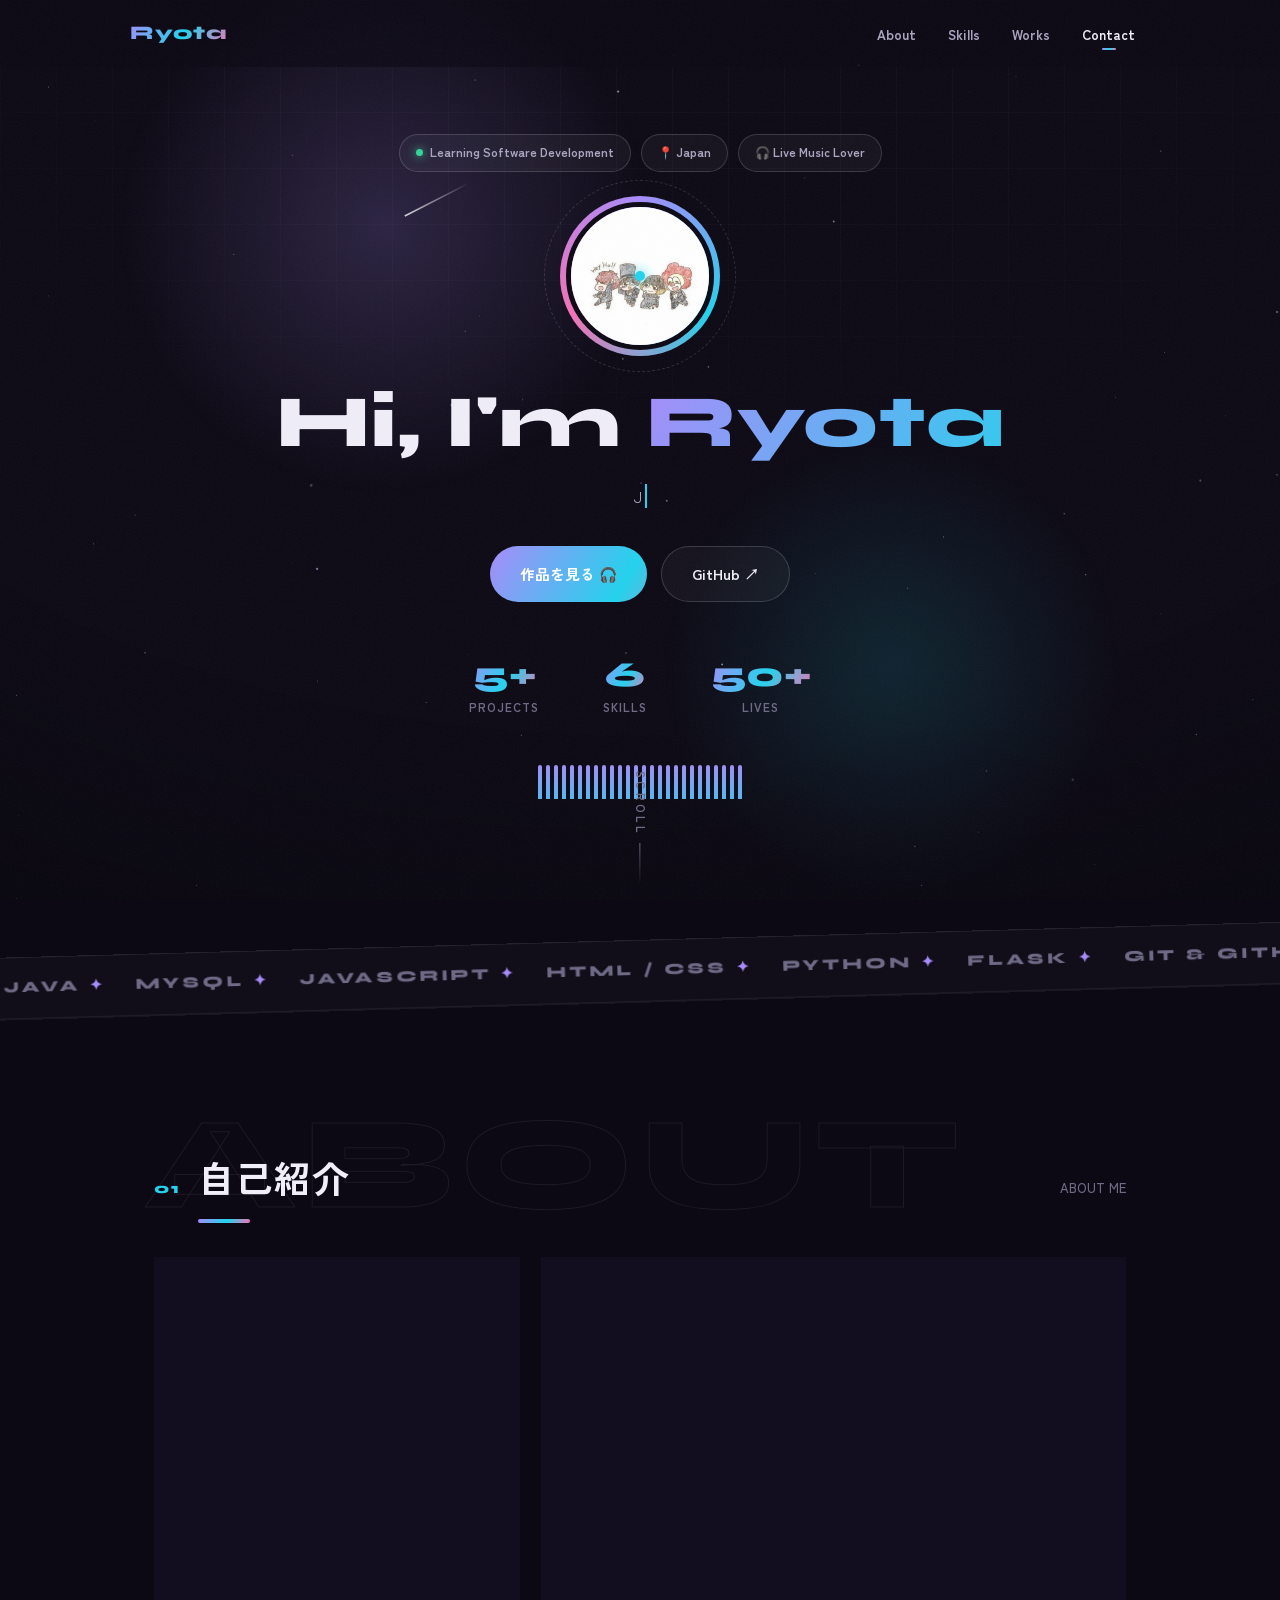
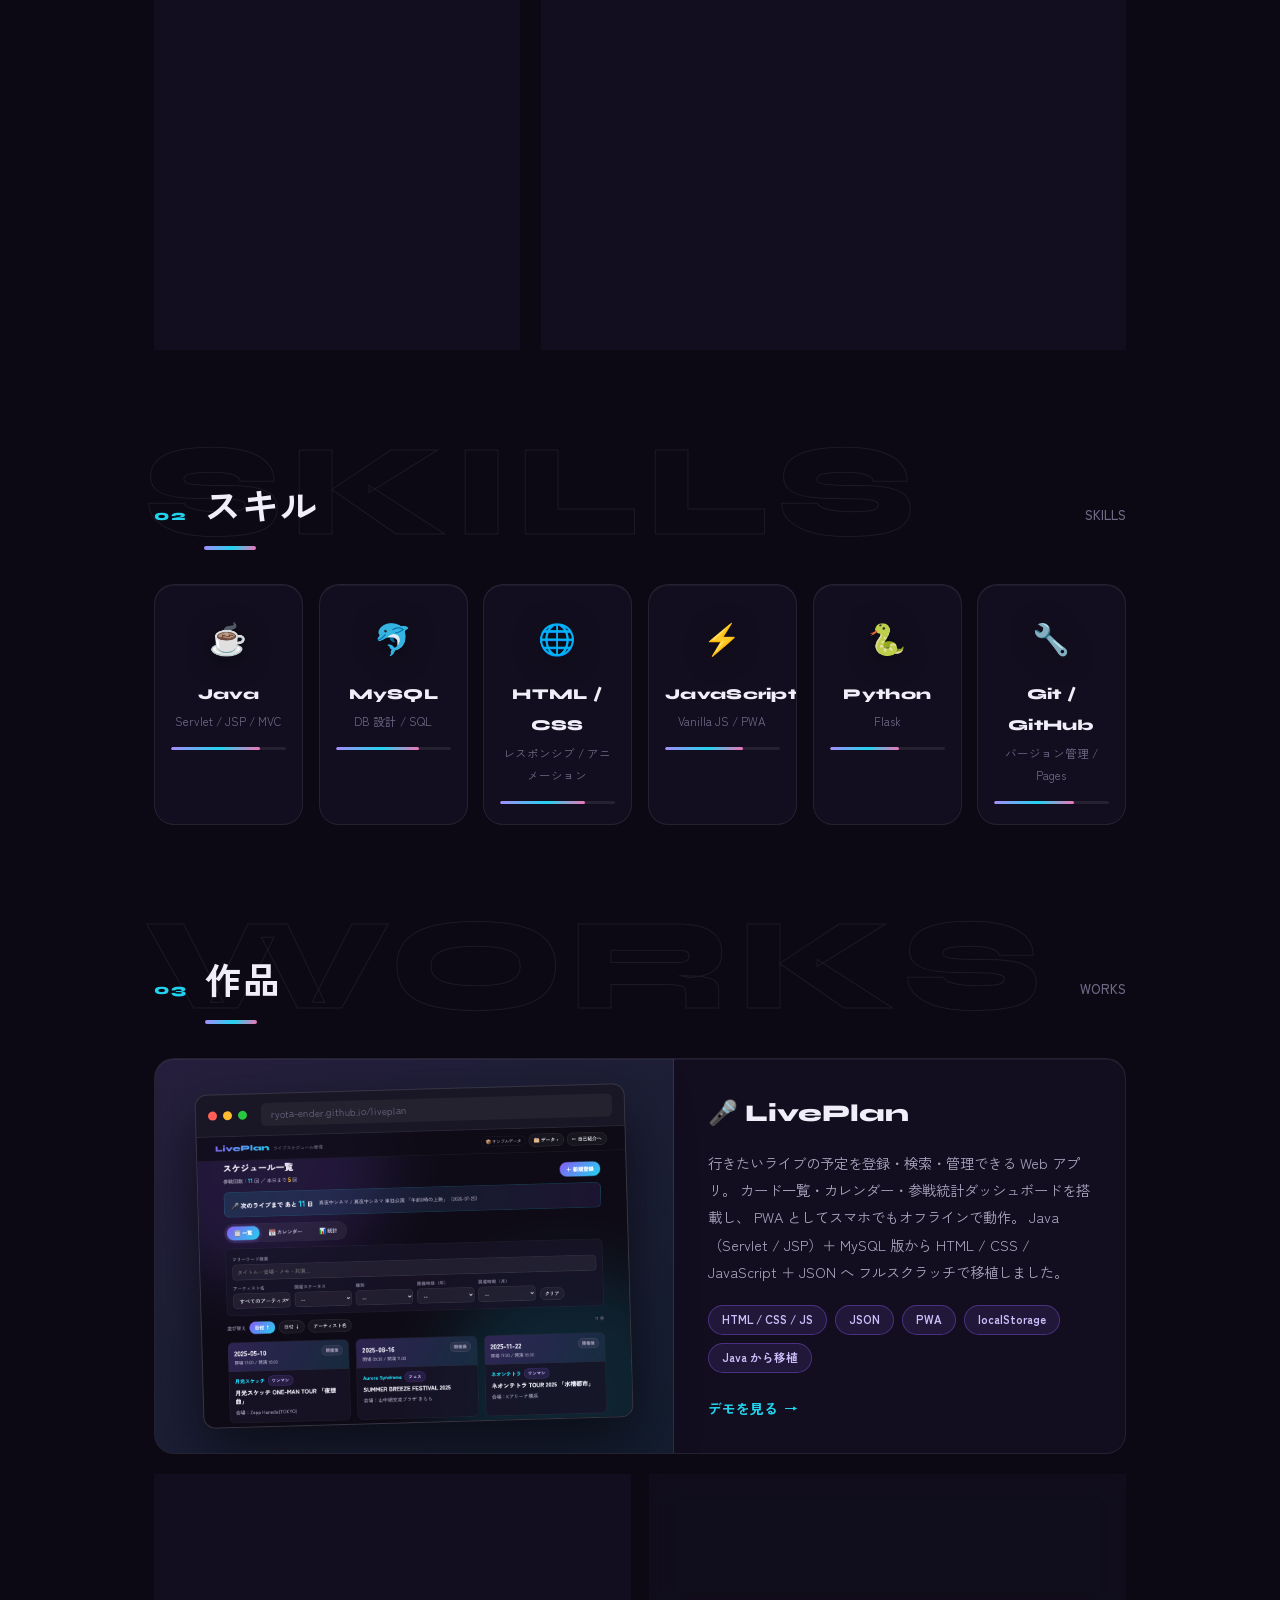
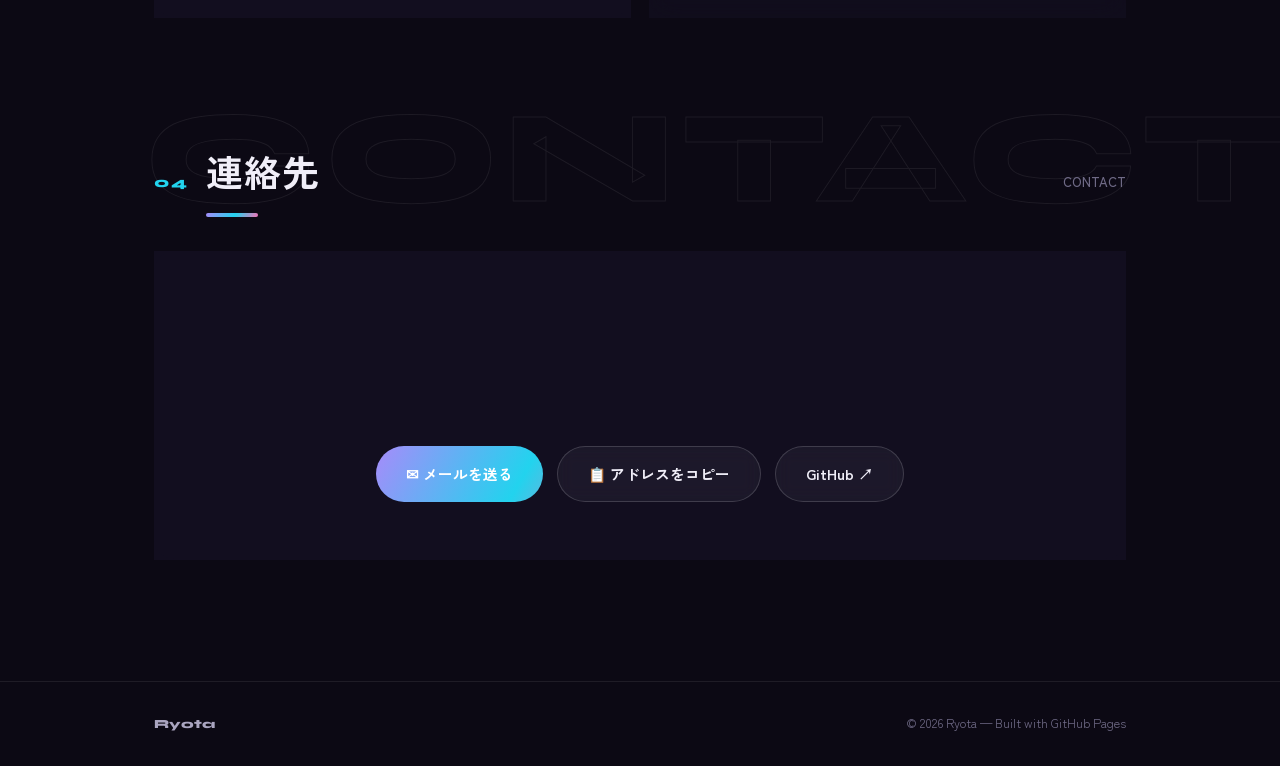
==== commit d999be12: "サイト全面刷新: カスタムカーソル・星空・PWA対応など高品質化" ====
--- a/index.html
+++ b/index.html
@@ -6,17 +6,35 @@
   <title>Ryota | Portfolio</title>
   <meta name="description" content="Ryota のポートフォリオ。Java / MySQL / Web フロントエンドを学びながら、音楽ライブをテーマにしたアプリを作っています。">
   <meta name="theme-color" content="#0e0b16">
+  <link rel="canonical" href="https://ryota-ender.github.io/">
   <meta property="og:title" content="Ryota | Portfolio">
   <meta property="og:description" content="Java / MySQL / Web フロントエンドを学ぶ Ryota のポートフォリオ">
   <meta property="og:type" content="website">
   <meta property="og:url" content="https://ryota-ender.github.io/">
-  <meta property="og:image" content="https://github.com/ryota-ender.png">
-  <meta name="twitter:card" content="summary">
+  <meta property="og:image" content="https://ryota-ender.github.io/assets/ogp.png">
+  <meta property="og:image:width" content="1200">
+  <meta property="og:image:height" content="630">
+  <meta name="twitter:card" content="summary_large_image">
+  <link rel="apple-touch-icon" href="assets/avatar.png">
+  <script type="application/ld+json">
+  {
+    "@context": "https://schema.org",
+    "@type": "Person",
+    "name": "Ryota",
+    "url": "https://ryota-ender.github.io/",
+    "image": "https://ryota-ender.github.io/assets/avatar.png",
+    "sameAs": ["https://github.com/ryota-ender"],
+    "jobTitle": "Software Developer (Learning)"
+  }
+  </script>
   <link rel="icon" href="data:image/svg+xml,<svg xmlns='http://www.w3.org/2000/svg' viewBox='0 0 100 100'><text y='.9em' font-size='90'>🚀</text></svg>">
   <link rel="preconnect" href="https://fonts.googleapis.com">
   <link rel="preconnect" href="https://fonts.gstatic.com" crossorigin>
   <link href="https://fonts.googleapis.com/css2?family=Syne:wght@700;800&family=Zen+Kaku+Gothic+New:wght@400;500;700&display=swap" rel="stylesheet">
   <style>
+    /* ============================================================
+       Ryota Portfolio — v3
+       ============================================================ */
     :root {
       --bg: #0c0914;
       --bg-2: #151021;
@@ -30,7 +48,6 @@
       --cyan: #22d3ee;
       --pink: #f472b6;
       --grad: linear-gradient(120deg, #a78bfa, #22d3ee 55%, #f472b6);
-      --grad-soft: linear-gradient(120deg, rgba(167, 139, 250, 0.55), rgba(34, 211, 238, 0.55));
       --font-jp: "Zen Kaku Gothic New", "Hiragino Sans", sans-serif;
       --font-en: "Syne", "Zen Kaku Gothic New", sans-serif;
       --ease: cubic-bezier(0.22, 1, 0.36, 1);
@@ -49,15 +66,13 @@
       overflow-x: hidden;
       -webkit-font-smoothing: antialiased;
     }
+    body.cursor-on, body.cursor-on a, body.cursor-on button { cursor: none; }
 
     ::selection { background: rgba(167, 139, 250, 0.45); }
-
-    /* 細いスクロールバー */
     ::-webkit-scrollbar { width: 9px; }
     ::-webkit-scrollbar-track { background: var(--bg); }
     ::-webkit-scrollbar-thumb { background: #2c2544; border-radius: 99px; }
     ::-webkit-scrollbar-thumb:hover { background: #3d3460; }
-
     a, button { -webkit-tap-highlight-color: transparent; }
     :focus-visible { outline: 2px solid var(--cyan); outline-offset: 3px; border-radius: 4px; }
 
@@ -67,8 +82,10 @@
       inset: 0;
       z-index: 1000;
       display: flex;
+      flex-direction: column;
       align-items: center;
       justify-content: center;
+      gap: 18px;
       background: var(--bg);
       transition: opacity 0.55s ease, visibility 0.55s;
     }
@@ -76,7 +93,7 @@
     .loader .mark {
       font-family: var(--font-en);
       font-weight: 800;
-      font-size: 2rem;
+      font-size: 2.1rem;
       letter-spacing: 0.06em;
       background: var(--grad);
       background-size: 200% 100%;
@@ -85,6 +102,23 @@
       color: transparent;
       animation: shimmer 1.4s linear infinite;
     }
+    .loader .line {
+      width: 120px;
+      height: 2px;
+      border-radius: 2px;
+      background: rgba(255, 255, 255, 0.1);
+      overflow: hidden;
+    }
+    .loader .line::after {
+      content: "";
+      display: block;
+      height: 100%;
+      width: 45%;
+      border-radius: 2px;
+      background: var(--grad);
+      animation: loadbar 1.1s var(--ease) infinite;
+    }
+    @keyframes loadbar { 0% { translate: -110% 0; } 100% { translate: 270% 0; } }
 
     /* ============ 背景レイヤー ============ */
     .bg-layer { position: fixed; inset: 0; z-index: -2; overflow: hidden; pointer-events: none; }
@@ -104,9 +138,10 @@
       animation: aurora 34s var(--ease) infinite alternate;
     }
     @keyframes aurora {
-      0%   { rotate: 0deg;   scale: 1; }
-      100% { rotate: 40deg;  scale: 1.22; }
-    }
+      0%   { rotate: 0deg;  scale: 1; }
+      100% { rotate: 40deg; scale: 1.22; }
+    }
+    #stars { position: absolute; inset: 0; width: 100%; height: 100%; }
     .bg-grid {
       position: absolute;
       inset: 0;
@@ -117,7 +152,12 @@
       mask-image: radial-gradient(ellipse 90% 62% at 50% 8%, #000 30%, transparent 78%);
       -webkit-mask-image: radial-gradient(ellipse 90% 62% at 50% 8%, #000 30%, transparent 78%);
     }
-    /* 粒状ノイズ（質感） */
+    .vignette {
+      position: absolute;
+      inset: 0;
+      background: radial-gradient(ellipse 120% 90% at 50% 32%, transparent 55%, rgba(0, 0, 0, 0.42));
+    }
+    /* 粒状ノイズ */
     body::after {
       content: "";
       position: fixed;
@@ -128,7 +168,7 @@
       background-image: url("data:image/svg+xml,%3Csvg xmlns='http://www.w3.org/2000/svg' width='160' height='160'%3E%3Cfilter id='n'%3E%3CfeTurbulence type='fractalNoise' baseFrequency='0.9' numOctaves='2'/%3E%3C/filter%3E%3Crect width='100%25' height='100%25' filter='url(%23n)'/%3E%3C/svg%3E");
     }
 
-    /* カーソル追従グロー（PC のみ） */
+    /* カーソル追従グロー */
     .cursor-glow {
       position: fixed;
       width: 480px;
@@ -141,8 +181,28 @@
       opacity: 0;
       transition: opacity 0.5s;
     }
-
-    /* スクロール進捗バー */
+    /* カスタムカーソル（ドット＋リング） */
+    .cur-dot, .cur-ring {
+      position: fixed;
+      top: 0;
+      left: 0;
+      border-radius: 50%;
+      pointer-events: none;
+      z-index: 600;
+      translate: -50% -50%;
+      opacity: 0;
+      mix-blend-mode: difference;
+    }
+    .cur-dot { width: 6px; height: 6px; background: #fff; }
+    .cur-ring {
+      width: 36px;
+      height: 36px;
+      border: 1.5px solid rgba(255, 255, 255, 0.75);
+      transition: width 0.25s var(--ease), height 0.25s var(--ease), opacity 0.3s;
+    }
+    .cur-ring.grow { width: 62px; height: 62px; }
+
+    /* スクロール進捗 */
     .progress {
       position: fixed;
       top: 0;
@@ -167,13 +227,7 @@
       transition: border-color 0.3s, background 0.3s;
     }
     .nav.scrolled { border-color: var(--border); background: rgba(12, 9, 20, 0.82); }
-    .nav .inner {
-      display: flex;
-      align-items: center;
-      justify-content: space-between;
-      padding: 15px 0;
-      gap: 12px;
-    }
+    .nav .inner { display: flex; align-items: center; justify-content: space-between; padding: 15px 0; gap: 12px; }
     .nav .logo {
       font-family: var(--font-en);
       font-weight: 800;
@@ -209,6 +263,52 @@
       border-radius: 2px;
       background: var(--grad);
     }
+
+    /* ハンバーガー */
+    .menu-btn {
+      display: none;
+      flex-direction: column;
+      justify-content: center;
+      gap: 5px;
+      width: 42px;
+      height: 42px;
+      padding: 10px;
+      border: 1px solid var(--border-strong);
+      border-radius: 12px;
+      background: rgba(255, 255, 255, 0.04);
+      cursor: pointer;
+    }
+    .menu-btn span {
+      display: block;
+      height: 2px;
+      border-radius: 2px;
+      background: var(--text);
+      transition: transform 0.3s var(--ease), opacity 0.2s;
+    }
+    .menu-btn.open span:nth-child(1) { transform: translateY(7px) rotate(45deg); }
+    .menu-btn.open span:nth-child(2) { opacity: 0; }
+    .menu-btn.open span:nth-child(3) { transform: translateY(-7px) rotate(-45deg); }
+
+    .mobile-menu {
+      display: none;
+      overflow: hidden;
+      max-height: 0;
+      opacity: 0;
+      transition: max-height 0.4s var(--ease), opacity 0.3s;
+    }
+    .mobile-menu.open { max-height: 320px; opacity: 1; }
+    .mobile-menu a {
+      display: block;
+      padding: 15px 4px;
+      color: var(--text-2);
+      text-decoration: none;
+      font-weight: 700;
+      font-size: 0.95rem;
+      border-top: 1px solid var(--border);
+      transition: color 0.2s, padding-left 0.2s;
+    }
+    .mobile-menu a:hover { color: var(--text); padding-left: 10px; }
+    .mobile-menu a span { color: var(--cyan); font-family: var(--font-en); font-size: 0.72rem; margin-right: 12px; }
 
     /* ============ ヒーロー ============ */
     .hero {
@@ -291,6 +391,15 @@
     }
     @keyframes spin { to { transform: rotate(360deg); } }
 
+    /* 行マスク（下からスライドで現れる見出し） */
+    .line-mask { display: block; overflow: hidden; }
+    .line-mask .line-in {
+      display: block;
+      translate: 0 108%;
+      animation: lineUp 1s var(--ease) forwards;
+    }
+    @keyframes lineUp { to { translate: 0 0; } }
+
     .hero h1 {
       font-family: var(--font-en);
       font-size: clamp(2.7rem, 8vw, 4.6rem);
@@ -313,13 +422,7 @@
       to   { background-position: 220% 0; }
     }
 
-    .hero .tagline {
-      margin-top: 16px;
-      color: var(--text-2);
-      font-size: 1.02rem;
-      min-height: 1.9em;
-      animation-delay: 0.24s;
-    }
+    .hero .tagline { margin-top: 16px; color: var(--text-2); font-size: 1.02rem; min-height: 1.9em; animation-delay: 0.24s; }
     .type-caret { border-right: 2px solid var(--cyan); padding-right: 3px; }
 
     .hero .cta { display: flex; gap: 14px; margin-top: 34px; flex-wrap: wrap; justify-content: center; animation-delay: 0.32s; }
@@ -337,8 +440,8 @@
       text-decoration: none;
       cursor: pointer;
       border: none;
-      transition: transform 0.25s var(--ease), box-shadow 0.25s var(--ease), background 0.25s;
-      will-change: transform;
+      transition: transform 0.25s var(--ease), box-shadow 0.25s var(--ease), background 0.25s, translate 0.2s ease-out;
+      will-change: transform, translate;
     }
     .btn-grad { background: var(--grad); background-size: 160% 100%; color: #fff; }
     .btn-grad:hover { transform: translateY(-3px) scale(1.02); box-shadow: 0 10px 34px rgba(139, 92, 246, 0.45); background-position: 80% 0; }
@@ -350,13 +453,7 @@
     }
     .btn-ghost:hover { transform: translateY(-3px); background: rgba(255, 255, 255, 0.09); border-color: rgba(255, 255, 255, 0.3); }
 
-    /* カウントアップ統計 */
-    .hero-stats {
-      display: flex;
-      gap: clamp(26px, 6vw, 64px);
-      margin-top: 52px;
-      animation-delay: 0.4s;
-    }
+    .hero-stats { display: flex; gap: clamp(26px, 6vw, 64px); margin-top: 52px; animation-delay: 0.4s; }
     .hstat { text-align: center; }
     .hstat .num {
       font-family: var(--font-en);
@@ -370,16 +467,7 @@
     }
     .hstat .lbl { font-size: 0.74rem; color: var(--text-3); font-weight: 700; letter-spacing: 0.08em; }
 
-    /* イコライザー（音楽モチーフ） */
-    .equalizer {
-      display: flex;
-      align-items: flex-end;
-      gap: 4px;
-      height: 34px;
-      margin-top: 46px;
-      opacity: 0.7;
-      animation-delay: 0.48s;
-    }
+    .equalizer { display: flex; align-items: flex-end; gap: 4px; height: 34px; margin-top: 46px; opacity: 0.7; animation-delay: 0.48s; }
     .equalizer span {
       width: 4px;
       border-radius: 3px 3px 0 0;
@@ -416,7 +504,8 @@
     @keyframes cueline { 0% { transform: scaleY(0); transform-origin: top; } 55% { transform: scaleY(1); } 100% { transform: scaleY(1); opacity: 0; } }
     @keyframes rise { from { opacity: 0; transform: translateY(30px); } to { opacity: 1; transform: translateY(0); } }
 
-    /* ============ マーキー（流れるリボン） ============ */
+    /* ============ マーキー（斜めのリボン） ============ */
+    .marquee-tilt { rotate: -1.6deg; scale: 1.04; margin: 34px 0; }
     .marquee {
       border-top: 1px solid var(--border);
       border-bottom: 1px solid var(--border);
@@ -426,13 +515,7 @@
       display: flex;
       user-select: none;
     }
-    .marquee .track {
-      display: flex;
-      gap: 0;
-      flex-shrink: 0;
-      min-width: 100%;
-      animation: scroll-x 30s linear infinite;
-    }
+    .marquee .track { display: flex; flex-shrink: 0; min-width: 100%; animation: scroll-x 30s linear infinite; }
     .marquee:hover .track { animation-play-state: paused; }
     .marquee span {
       font-family: var(--font-en);
@@ -448,20 +531,26 @@
 
     /* ============ セクション共通 ============ */
     section.block { padding: 108px 0 12px; scroll-margin-top: 60px; }
-    .sec-head { display: flex; align-items: baseline; gap: 18px; margin-bottom: 40px; flex-wrap: wrap; }
-    .sec-no {
+    .sec-head { position: relative; display: flex; align-items: baseline; gap: 18px; margin-bottom: 44px; flex-wrap: wrap; }
+    .ghost {
+      position: absolute;
+      left: -10px;
+      top: 50%;
+      translate: 0 -60%;
+      z-index: -1;
       font-family: var(--font-en);
       font-weight: 800;
-      font-size: 0.9rem;
-      color: var(--cyan);
-      letter-spacing: 0.12em;
-    }
-    .sec-title {
-      font-size: clamp(1.7rem, 4.5vw, 2.3rem);
-      font-weight: 700;
-      letter-spacing: 0.02em;
-      position: relative;
-    }
+      font-size: clamp(4.2rem, 14vw, 8.2rem);
+      letter-spacing: 0.05em;
+      line-height: 1;
+      color: transparent;
+      -webkit-text-stroke: 1px rgba(255, 255, 255, 0.07);
+      user-select: none;
+      pointer-events: none;
+      white-space: nowrap;
+    }
+    .sec-no { font-family: var(--font-en); font-weight: 800; font-size: 0.9rem; color: var(--cyan); letter-spacing: 0.12em; }
+    .sec-title { font-size: clamp(1.7rem, 4.5vw, 2.3rem); font-weight: 700; letter-spacing: 0.02em; position: relative; }
     .sec-title::after {
       content: "";
       position: absolute;
@@ -527,8 +616,7 @@
       color: transparent;
     }
 
-    /* 学習の歩み（タイムライン） */
-    .timeline { margin-top: 26px; display: grid; gap: 0; }
+    .timeline { margin-top: 26px; display: grid; }
     .tl-item { position: relative; padding: 0 0 26px 34px; }
     .tl-item::before {
       content: "";
@@ -578,7 +666,6 @@
     .skill:hover::before { opacity: 1; }
     .skill .icon { font-size: 1.9rem; display: block; margin-bottom: 10px; filter: drop-shadow(0 4px 12px rgba(0, 0, 0, 0.5)); }
     .skill .name { font-family: var(--font-en); font-weight: 800; font-size: 0.94rem; letter-spacing: 0.02em; }
-    .skill .name.jp { font-family: var(--font-jp); }
     .skill .note { font-size: 0.72rem; color: var(--text-3); margin-top: 3px; }
     .skill .bar { height: 3px; border-radius: 3px; background: rgba(255, 255, 255, 0.08); margin-top: 14px; overflow: hidden; }
     .skill .bar i {
@@ -589,21 +676,42 @@
       background: var(--grad);
       transition: width 1.1s var(--ease) 0.15s;
     }
-    .shown .skill .bar i, .skill.shown .bar i { width: var(--lv); }
+    .skill.shown .bar i { width: var(--lv); }
 
     /* ============ Works ============ */
+    @property --ang { syntax: "<angle>"; initial-value: 0deg; inherits: false; }
+
     .work-feature {
+      position: relative;
       display: grid;
       grid-template-columns: 1.15fr 1fr;
       overflow: hidden;
       text-decoration: none;
       color: inherit;
-      transition: transform 0.3s var(--ease), border-color 0.3s, box-shadow 0.3s;
+      transition: transform 0.3s var(--ease), box-shadow 0.3s;
       will-change: transform;
     }
-    .work-feature:hover { transform: translateY(-6px); border-color: rgba(34, 211, 238, 0.5); box-shadow: var(--shadow), 0 0 34px rgba(34, 211, 238, 0.18); }
-
-    /* ブラウザ風モックアップ */
+    /* ホバーで回転するグラデーション枠 */
+    .work-feature::before {
+      content: "";
+      position: absolute;
+      inset: 0;
+      border-radius: inherit;
+      padding: 1px;
+      background: conic-gradient(from var(--ang), rgba(167, 139, 250, 0.9), rgba(34, 211, 238, 0.7), rgba(244, 114, 182, 0.85), rgba(167, 139, 250, 0.9));
+      -webkit-mask: linear-gradient(#fff 0 0) content-box, linear-gradient(#fff 0 0);
+      -webkit-mask-composite: xor;
+      mask-composite: exclude;
+      animation: spinborder 5s linear infinite;
+      opacity: 0;
+      transition: opacity 0.4s;
+      pointer-events: none;
+      z-index: 1;
+    }
+    .work-feature:hover::before { opacity: 1; }
+    @keyframes spinborder { to { --ang: 360deg; } }
+    .work-feature:hover { transform: translateY(-6px); box-shadow: var(--shadow), 0 0 34px rgba(34, 211, 238, 0.18); }
+
     .mock {
       background: linear-gradient(150deg, rgba(167, 139, 250, 0.14), rgba(34, 211, 238, 0.08));
       border-right: 1px solid var(--border);
@@ -614,7 +722,7 @@
     }
     .mock .window {
       width: 100%;
-      max-width: 400px;
+      max-width: 430px;
       border-radius: 12px;
       background: #120e1e;
       border: 1px solid var(--border-strong);
@@ -623,7 +731,7 @@
       transform: rotate(-1.6deg);
       transition: transform 0.4s var(--ease);
     }
-    .work-feature:hover .mock .window { transform: rotate(0deg) scale(1.03); }
+    .work-feature:hover .mock .window { transform: rotate(0deg) scale(1.04); }
     .mock .bar-top {
       display: flex;
       align-items: center;
@@ -647,45 +755,10 @@
       white-space: nowrap;
       overflow: hidden;
     }
-    .mock .app { padding: 13px; }
-    .mock .app .app-head {
-      font-family: var(--font-en);
-      font-weight: 800;
-      font-size: 0.72rem;
-      background: var(--grad);
-      -webkit-background-clip: text;
-      background-clip: text;
-      color: transparent;
-      margin-bottom: 9px;
-    }
-    .mock .mini-cards { display: grid; grid-template-columns: 1fr 1fr; gap: 8px; }
-    .mock .mini {
-      border-radius: 8px;
-      border: 1px solid var(--border);
-      overflow: hidden;
-      background: rgba(255, 255, 255, 0.02);
-    }
-    .mock .mini .mh { height: 22px; background: linear-gradient(120deg, rgba(139, 92, 246, 0.5), rgba(34, 211, 238, 0.35)); }
-    .mock .mini .ml { height: 6px; margin: 7px 8px 4px; border-radius: 3px; background: rgba(255, 255, 255, 0.16); width: 72%; }
-    .mock .mini .ml.s { width: 46%; margin-top: 0; margin-bottom: 9px; background: rgba(255, 255, 255, 0.09); }
-    .mock .eq-row { display: flex; gap: 3px; align-items: flex-end; height: 26px; margin-top: 11px; }
-    .mock .eq-row i {
-      flex: 1;
-      border-radius: 2px 2px 0 0;
-      background: var(--grad-soft);
-      transform-origin: bottom;
-      animation: eq 1.1s ease-in-out infinite alternate;
-    }
+    .mock .shot { display: block; width: 100%; height: auto; }
 
     .work-info { padding: 32px 34px; display: flex; flex-direction: column; }
-    .work-info .wt {
-      font-family: var(--font-en);
-      font-size: 1.5rem;
-      font-weight: 800;
-      display: flex;
-      align-items: center;
-      gap: 10px;
-    }
+    .work-info .wt { font-family: var(--font-en); font-size: 1.5rem; font-weight: 800; display: flex; align-items: center; gap: 10px; }
     .work-info .wd { color: var(--text-2); font-size: 0.9rem; margin: 12px 0 18px; flex: 1; }
     .chips { display: flex; flex-wrap: wrap; gap: 8px; list-style: none; margin-bottom: 22px; }
     .chips li {
@@ -703,12 +776,7 @@
     .work-feature:hover .go .ar { translate: 5px; }
 
     .work-sub-grid { display: grid; grid-template-columns: 1fr 1fr; gap: 18px; margin-top: 20px; }
-    .work-sub {
-      padding: 26px 28px;
-      text-decoration: none;
-      color: inherit;
-      transition: transform 0.3s var(--ease), border-color 0.3s;
-    }
+    .work-sub { padding: 26px 28px; text-decoration: none; color: inherit; transition: transform 0.3s var(--ease), border-color 0.3s; }
     .work-sub:hover { transform: translateY(-5px); border-color: rgba(167, 139, 250, 0.5); }
     .work-sub h3 { font-size: 1.02rem; font-weight: 700; display: flex; align-items: center; gap: 9px; }
     .work-sub p { font-size: 0.84rem; color: var(--text-2); margin-top: 7px; }
@@ -716,12 +784,7 @@
     .work-sub.soon h3 { color: var(--text-2); }
 
     /* ============ Contact ============ */
-    .contact-card {
-      position: relative;
-      padding: 56px 36px;
-      text-align: center;
-      overflow: hidden;
-    }
+    .contact-card { position: relative; padding: 56px 36px; text-align: center; overflow: hidden; }
     .contact-card::before {
       content: "";
       position: absolute;
@@ -757,11 +820,7 @@
     .contact-links { display: flex; justify-content: center; gap: 14px; flex-wrap: wrap; position: relative; }
 
     /* ============ フッター ============ */
-    footer {
-      margin-top: 110px;
-      border-top: 1px solid var(--border);
-      padding: 30px 0;
-    }
+    footer { margin-top: 110px; border-top: 1px solid var(--border); padding: 30px 0; }
     footer .inner {
       display: flex;
       align-items: center;
@@ -795,7 +854,6 @@
     .to-top.show { opacity: 1; pointer-events: auto; translate: 0 0; }
     .to-top:hover { box-shadow: 0 0 22px rgba(139, 92, 246, 0.45); }
 
-    /* トースト */
     .toast {
       position: fixed;
       left: 50%;
@@ -819,7 +877,14 @@
       .about-grid, .work-feature, .work-sub-grid { grid-template-columns: 1fr; }
       .mock { border-right: none; border-bottom: 1px solid var(--border); }
       .nav ul { display: none; }
+      .menu-btn { display: flex; }
+      .mobile-menu { display: block; }
       .hero-stats { gap: 30px; }
+      .ghost { font-size: clamp(3.4rem, 18vw, 5.4rem); }
+    }
+
+    @media (hover: none) {
+      .cur-dot, .cur-ring { display: none; }
     }
 
     @media (prefers-reduced-motion: reduce) {
@@ -831,21 +896,32 @@
       html { scroll-behavior: auto; }
       .reveal { opacity: 1; transform: none; }
       .type-caret { border-right: none; }
-      .cursor-glow { display: none; }
+      .cursor-glow, .cur-dot, .cur-ring { display: none; }
+      .line-mask .line-in { translate: 0 0; }
     }
   </style>
 </head>
 <body>
 
-  <!-- ローディング -->
-  <div class="loader" id="loader" aria-hidden="true"><span class="mark">Ryota</span></div>
+  <!-- ローディング（同一セッションの再訪時は即スキップ） -->
+  <div class="loader" id="loader" aria-hidden="true">
+    <span class="mark">Ryota</span>
+    <span class="line"></span>
+  </div>
+  <script>
+    try { if (sessionStorage.getItem("visited")) document.getElementById("loader").classList.add("done"); } catch (_) {}
+  </script>
 
   <!-- 背景 -->
   <div class="bg-layer" aria-hidden="true">
     <div class="aurora"></div>
+    <canvas id="stars"></canvas>
     <div class="bg-grid"></div>
+    <div class="vignette"></div>
   </div>
   <div class="cursor-glow" id="cursorGlow" aria-hidden="true"></div>
+  <div class="cur-ring" id="curRing" aria-hidden="true"></div>
+  <div class="cur-dot" id="curDot" aria-hidden="true"></div>
   <div class="progress" id="progress" aria-hidden="true"></div>
 
   <!-- ナビ -->
@@ -858,6 +934,17 @@
         <li><a class="nav-link" href="#works">Works</a></li>
         <li><a class="nav-link" href="#contact">Contact</a></li>
       </ul>
+      <button class="menu-btn" id="menuBtn" type="button" aria-label="メニューを開く" aria-expanded="false" aria-controls="mobileMenu">
+        <span></span><span></span><span></span>
+      </button>
+    </div>
+    <div class="container">
+      <div class="mobile-menu" id="mobileMenu">
+        <a href="#about"><span>01</span>About — 自己紹介</a>
+        <a href="#skills"><span>02</span>Skills — スキル</a>
+        <a href="#works"><span>03</span>Works — 作品</a>
+        <a href="#contact"><span>04</span>Contact — 連絡先</a>
+      </div>
     </div>
   </nav>
 
@@ -870,12 +957,13 @@
     </div>
 
     <div class="avatar-wrap">
-      <!-- GitHub のプロフィール画像を自動表示 -->
-      <img src="https://github.com/ryota-ender.png" alt="Ryota のプロフィール画像">
+      <img src="assets/avatar.png" alt="Ryota のプロフィール画像" width="148" height="148">
       <span class="orbit-dot" aria-hidden="true"></span>
     </div>
 
-    <h1>Hi, I'm <span class="grad">Ryota</span></h1>
+    <h1>
+      <span class="line-mask"><span class="line-in" style="animation-delay:0.25s">Hi, I'm <span class="grad">Ryota</span></span></span>
+    </h1>
     <p class="tagline"><span class="type-caret" id="typeTarget"></span></p>
 
     <div class="cta">
@@ -895,9 +983,11 @@
   </header>
 
   <!-- マーキー -->
-  <div class="marquee" aria-hidden="true">
-    <div class="track" id="marqueeTrack">
-      <span>JAVA<em> ✦</em>MYSQL<em> ✦</em>JAVASCRIPT<em> ✦</em>HTML / CSS<em> ✦</em>PYTHON<em> ✦</em>FLASK<em> ✦</em>GIT & GITHUB<em> ✦</em>LIVE MUSIC<em> ✦</em></span>
+  <div class="marquee-tilt" aria-hidden="true">
+    <div class="marquee">
+      <div class="track" id="marqueeTrack">
+        <span>JAVA<em> ✦</em>MYSQL<em> ✦</em>JAVASCRIPT<em> ✦</em>HTML / CSS<em> ✦</em>PYTHON<em> ✦</em>FLASK<em> ✦</em>GIT & GITHUB<em> ✦</em>LIVE MUSIC<em> ✦</em></span>
+      </div>
     </div>
   </div>
 
@@ -906,6 +996,7 @@
     <!-- ================= About ================= -->
     <section class="block" id="about">
       <div class="sec-head reveal">
+        <span class="ghost" aria-hidden="true">ABOUT</span>
         <span class="sec-no">01</span>
         <h2 class="sec-title">自己紹介</h2>
         <span class="sec-sub">ABOUT ME</span>
@@ -941,7 +1032,7 @@
             <div class="tl-item reveal">
               <span class="step">STEP 03</span>
               <h3>HTML / CSS / JavaScript に移植して公開</h3>
-              <p>SQL を JSON に置き換え、GitHub Pages で動く静的アプリとして再実装</p>
+              <p>SQL を JSON に置き換え、PWA として GitHub Pages で公開</p>
             </div>
           </div>
         </div>
@@ -951,6 +1042,7 @@
     <!-- ================= Skills ================= -->
     <section class="block" id="skills">
       <div class="sec-head reveal">
+        <span class="ghost" aria-hidden="true">SKILLS</span>
         <span class="sec-no">02</span>
         <h2 class="sec-title">スキル</h2>
         <span class="sec-sub">SKILLS</span>
@@ -960,7 +1052,7 @@
         <div class="card skill reveal" style="--lv: 78%"><span class="icon">☕</span><span class="name">Java</span><div class="note">Servlet / JSP / MVC</div><div class="bar"><i></i></div></div>
         <div class="card skill reveal" style="--lv: 72%"><span class="icon">🐬</span><span class="name">MySQL</span><div class="note">DB 設計 / SQL</div><div class="bar"><i></i></div></div>
         <div class="card skill reveal" style="--lv: 74%"><span class="icon">🌐</span><span class="name">HTML / CSS</span><div class="note">レスポンシブ / アニメーション</div><div class="bar"><i></i></div></div>
-        <div class="card skill reveal" style="--lv: 68%"><span class="icon">⚡</span><span class="name">JavaScript</span><div class="note">Vanilla JS / DOM</div><div class="bar"><i></i></div></div>
+        <div class="card skill reveal" style="--lv: 68%"><span class="icon">⚡</span><span class="name">JavaScript</span><div class="note">Vanilla JS / PWA</div><div class="bar"><i></i></div></div>
         <div class="card skill reveal" style="--lv: 60%"><span class="icon">🐍</span><span class="name">Python</span><div class="note">Flask</div><div class="bar"><i></i></div></div>
         <div class="card skill reveal" style="--lv: 70%"><span class="icon">🔧</span><span class="name">Git / GitHub</span><div class="note">バージョン管理 / Pages</div><div class="bar"><i></i></div></div>
       </div>
@@ -969,6 +1061,7 @@
     <!-- ================= Works ================= -->
     <section class="block" id="works">
       <div class="sec-head reveal">
+        <span class="ghost" aria-hidden="true">WORKS</span>
         <span class="sec-no">03</span>
         <h2 class="sec-title">作品</h2>
         <span class="sec-sub">WORKS</span>
@@ -978,34 +1071,24 @@
         <div class="mock" aria-hidden="true">
           <div class="window">
             <div class="bar-top"><i></i><i></i><i></i><span class="url">ryota-ender.github.io/liveplan</span></div>
-            <div class="app">
-              <div class="app-head">LIVEPLAN — SCHEDULE</div>
-              <div class="mini-cards">
-                <div class="mini"><div class="mh"></div><div class="ml"></div><div class="ml s"></div></div>
-                <div class="mini"><div class="mh"></div><div class="ml"></div><div class="ml s"></div></div>
-                <div class="mini"><div class="mh"></div><div class="ml"></div><div class="ml s"></div></div>
-                <div class="mini"><div class="mh"></div><div class="ml"></div><div class="ml s"></div></div>
-              </div>
-              <div class="eq-row">
-                <i style="animation-duration:.7s"></i><i style="animation-duration:1.1s"></i><i style="animation-duration:.5s"></i><i style="animation-duration:.9s"></i><i style="animation-duration:.6s"></i><i style="animation-duration:1.2s"></i><i style="animation-duration:.8s"></i><i style="animation-duration:.55s"></i><i style="animation-duration:1s"></i><i style="animation-duration:.75s"></i>
-              </div>
-            </div>
+            <img class="shot" src="assets/liveplan-shot.png" alt="" loading="lazy" width="1180" height="800">
           </div>
         </div>
         <div class="work-info">
           <h3 class="wt">🎤 LivePlan</h3>
           <p class="wd">
             行きたいライブの予定を登録・検索・管理できる Web アプリ。
-            カード一覧・カレンダー・参戦統計ダッシュボードを搭載。
+            カード一覧・カレンダー・参戦統計ダッシュボードを搭載し、
+            PWA としてスマホでもオフラインで動作。
             Java（Servlet / JSP）＋ MySQL 版から HTML / CSS / JavaScript ＋ JSON へ
             フルスクラッチで移植しました。
           </p>
           <ul class="chips">
             <li>HTML / CSS / JS</li>
             <li>JSON</li>
+            <li>PWA</li>
             <li>localStorage</li>
             <li>Java から移植</li>
-            <li>自作カレンダー</li>
           </ul>
           <div class="work-links">
             <span class="go">デモを見る <span class="ar">→</span></span>
@@ -1028,6 +1111,7 @@
     <!-- ================= Contact ================= -->
     <section class="block" id="contact">
       <div class="sec-head reveal">
+        <span class="ghost" aria-hidden="true">CONTACT</span>
         <span class="sec-no">04</span>
         <h2 class="sec-title">連絡先</h2>
         <span class="sec-sub">CONTACT</span>
@@ -1060,12 +1144,30 @@
     (() => {
       "use strict";
       const reduced = matchMedia("(prefers-reduced-motion: reduce)").matches;
+      const fine = matchMedia("(pointer: fine)").matches;
       const $ = (s, el = document) => el.querySelector(s);
       const $$ = (s, el = document) => [...el.querySelectorAll(s)];
 
       /* ---------- ローディング ---------- */
-      window.addEventListener("load", () => $("#loader").classList.add("done"));
-      setTimeout(() => $("#loader").classList.add("done"), 1200); // 保険
+      window.addEventListener("load", () => {
+        $("#loader").classList.add("done");
+        try { sessionStorage.setItem("visited", "1"); } catch (_) {}
+      });
+      setTimeout(() => $("#loader").classList.add("done"), 1400); // 保険
+
+      /* ---------- ハンバーガーメニュー ---------- */
+      const menuBtn = $("#menuBtn");
+      const mobileMenu = $("#mobileMenu");
+      function setMenu(open) {
+        menuBtn.classList.toggle("open", open);
+        mobileMenu.classList.toggle("open", open);
+        menuBtn.setAttribute("aria-expanded", String(open));
+        menuBtn.setAttribute("aria-label", open ? "メニューを閉じる" : "メニューを開く");
+      }
+      menuBtn.addEventListener("click", () => setMenu(!mobileMenu.classList.contains("open")));
+      $$("#mobileMenu a").forEach((a) => a.addEventListener("click", () => setMenu(false)));
+      document.addEventListener("keydown", (e) => { if (e.key === "Escape") setMenu(false); });
+      addEventListener("resize", () => { if (innerWidth > 760) setMenu(false); }, { passive: true });
 
       /* ---------- タイピング ---------- */
       const phrases = [
@@ -1099,7 +1201,7 @@
         eq.appendChild(bar);
       }
 
-      /* ---------- マーキー（トラック複製で無限ループ） ---------- */
+      /* ---------- マーキー ---------- */
       const track = $("#marqueeTrack");
       track.innerHTML += track.innerHTML;
       const clone = track.cloneNode(true);
@@ -1140,7 +1242,7 @@
       }, { threshold: 0.6 });
       $$("[data-count]").forEach((el) => cio.observe(el));
 
-      /* ---------- ナビ：スクロールで枠線 + スクロールスパイ ---------- */
+      /* ---------- ナビ（スクロールスパイ） ---------- */
       const nav = $("#nav");
       const links = $$(".nav-link");
       const sections = links.map((a) => $(a.getAttribute("href")));
@@ -1154,7 +1256,7 @@
       }, { rootMargin: "-42% 0px -52% 0px" });
       sections.forEach((s) => s && spy.observe(s));
 
-      /* ---------- スクロール進捗・トップへ戻る ---------- */
+      /* ---------- スクロール進捗・トップへ ---------- */
       const progress = $("#progress");
       const toTop = $("#toTop");
       addEventListener("scroll", () => {
@@ -1166,31 +1268,153 @@
       }, { passive: true });
       toTop.addEventListener("click", () => scrollTo({ top: 0, behavior: reduced ? "auto" : "smooth" }));
 
-      /* ---------- カーソル追従グロー（PC・reduced-motion 無効時のみ） ---------- */
+      /* ---------- カスタムカーソル＋グロー（PC のみ・アイドル時停止） ---------- */
       const glow = $("#cursorGlow");
-      if (matchMedia("(pointer: fine)").matches && !reduced) {
-        let gx = innerWidth / 2, gy = innerHeight / 2, tx = gx, ty = gy;
+      const dot = $("#curDot");
+      const ring = $("#curRing");
+      if (fine && !reduced) {
+        document.body.classList.add("cursor-on");
+        let tx = innerWidth / 2, ty = innerHeight / 2;
+        let gx = tx, gy = ty, rx = tx, ry = ty;
+        let rafId = null, lastMove = 0;
+
+        function loop() {
+          gx += (tx - gx) * 0.09;
+          gy += (ty - gy) * 0.09;
+          rx += (tx - rx) * 0.22;
+          ry += (ty - ry) * 0.22;
+          glow.style.left = gx + "px";
+          glow.style.top = gy + "px";
+          ring.style.left = rx + "px";
+          ring.style.top = ry + "px";
+          if (performance.now() - lastMove > 2600) {
+            glow.style.opacity = 0;
+            rafId = null;
+            return;
+          }
+          rafId = requestAnimationFrame(loop);
+        }
         addEventListener("pointermove", (e) => {
           tx = e.clientX; ty = e.clientY;
+          lastMove = performance.now();
+          dot.style.left = tx + "px";
+          dot.style.top = ty + "px";
+          dot.style.opacity = 1;
+          ring.style.opacity = 1;
           glow.style.opacity = 1;
+          if (rafId === null) rafId = requestAnimationFrame(loop);
         }, { passive: true });
-        (function loop() {
-          gx += (tx - gx) * 0.09;
-          gy += (ty - gy) * 0.09;
-          glow.style.left = gx + "px";
-          glow.style.top = gy + "px";
-          requestAnimationFrame(loop);
-        })();
+        document.addEventListener("pointerleave", () => {
+          dot.style.opacity = 0;
+          ring.style.opacity = 0;
+        });
+        // リンク・ボタンの上でリングを拡大
+        document.addEventListener("pointerover", (e) => {
+          ring.classList.toggle("grow", !!e.target.closest("a, button"));
+        });
       }
 
-      /* ---------- カードの 3D チルト（PC のみ） ---------- */
-      if (matchMedia("(pointer: fine)").matches && !reduced) {
+      /* ---------- 星空キャンバス（流れ星つき） ---------- */
+      const canvas = $("#stars");
+      const ctx = canvas.getContext("2d");
+      let stars = [], W = 0, H = 0, mx = 0, my = 0;
+      const DPR = Math.min(devicePixelRatio || 1, 2);
+
+      function initStars() {
+        W = innerWidth; H = innerHeight;
+        canvas.width = W * DPR;
+        canvas.height = H * DPR;
+        ctx.setTransform(DPR, 0, 0, DPR, 0, 0);
+        const n = Math.min(110, Math.round((W * H) / 16000));
+        stars = Array.from({ length: n }, () => ({
+          x: Math.random() * W,
+          y: Math.random() * H,
+          z: 0.3 + Math.random() * 0.7,          // 奥行き（視差・速度・明るさに使用）
+          r: 0.4 + Math.random() * 1.1,
+          p: Math.random() * Math.PI * 2,          // またたき位相
+          s: 0.5 + Math.random() * 1.5,            // またたき速度
+        }));
+      }
+
+      let shoot = null, nextShoot = performance.now() + 4000 + Math.random() * 5000;
+
+      function drawStars(t) {
+        ctx.clearRect(0, 0, W, H);
+        const px = (mx - W / 2) / W, py = (my - H / 2) / H;
+        for (const st of stars) {
+          st.y -= 0.018 * st.z;                    // ゆっくり上へ漂う
+          if (st.y < -4) { st.y = H + 4; st.x = Math.random() * W; }
+          const tw = 0.55 + 0.45 * Math.sin(t / 900 * st.s + st.p);
+          ctx.globalAlpha = 0.18 + 0.5 * st.z * tw;
+          ctx.fillStyle = st.z > 0.75 ? "#cfd8ff" : "#ffffff";
+          ctx.beginPath();
+          ctx.arc(st.x - px * 26 * st.z, st.y - py * 18 * st.z, st.r * st.z, 0, Math.PI * 2);
+          ctx.fill();
+        }
+        // 流れ星
+        if (!shoot && t > nextShoot) {
+          shoot = {
+            x: W * (0.15 + Math.random() * 0.7),
+            y: H * (0.05 + Math.random() * 0.25),
+            vx: -(4 + Math.random() * 3),
+            vy: 2 + Math.random() * 1.5,
+            life: 1,
+          };
+        }
+        if (shoot) {
+          shoot.x += shoot.vx * 3;
+          shoot.y += shoot.vy * 3;
+          shoot.life -= 0.022;
+          if (shoot.life <= 0) {
+            shoot = null;
+            nextShoot = t + 5000 + Math.random() * 7000;
+          } else {
+            const g = ctx.createLinearGradient(shoot.x, shoot.y, shoot.x - shoot.vx * 16, shoot.y - shoot.vy * 16);
+            g.addColorStop(0, `rgba(255,255,255,${0.85 * shoot.life})`);
+            g.addColorStop(1, "rgba(255,255,255,0)");
+            ctx.strokeStyle = g;
+            ctx.lineWidth = 1.6;
+            ctx.globalAlpha = 1;
+            ctx.beginPath();
+            ctx.moveTo(shoot.x, shoot.y);
+            ctx.lineTo(shoot.x - shoot.vx * 16, shoot.y - shoot.vy * 16);
+            ctx.stroke();
+          }
+        }
+        ctx.globalAlpha = 1;
+        if (!reduced) requestAnimationFrame(drawStars);
+      }
+
+      initStars();
+      addEventListener("resize", () => { initStars(); if (reduced) drawStars(0); }, { passive: true });
+      if (reduced) {
+        drawStars(0); // 一度だけ静的に描画
+      } else {
+        addEventListener("pointermove", (e) => { mx = e.clientX; my = e.clientY; }, { passive: true });
+        requestAnimationFrame(drawStars);
+      }
+
+      /* ---------- マグネットボタン ---------- */
+      if (fine && !reduced) {
+        $$(".btn").forEach((b) => {
+          b.addEventListener("pointermove", (e) => {
+            const r = b.getBoundingClientRect();
+            const dx = (e.clientX - r.left - r.width / 2) / r.width;
+            const dy = (e.clientY - r.top - r.height / 2) / r.height;
+            b.style.translate = `${dx * 8}px ${dy * 6}px`;
+          });
+          b.addEventListener("pointerleave", () => { b.style.translate = ""; });
+        });
+      }
+
+      /* ---------- カードの 3D チルト ---------- */
+      if (fine && !reduced) {
         $$(".skill, .work-feature").forEach((card) => {
           card.addEventListener("pointermove", (e) => {
             const r = card.getBoundingClientRect();
-            const rx = ((e.clientY - r.top) / r.height - 0.5) * -5;
-            const ry = ((e.clientX - r.left) / r.width - 0.5) * 5;
-            card.style.transform = `translateY(-6px) perspective(700px) rotateX(${rx}deg) rotateY(${ry}deg)`;
+            const rxDeg = ((e.clientY - r.top) / r.height - 0.5) * -5;
+            const ryDeg = ((e.clientX - r.left) / r.width - 0.5) * 5;
+            card.style.transform = `translateY(-6px) perspective(700px) rotateX(${rxDeg}deg) rotateY(${ryDeg}deg)`;
           });
           card.addEventListener("pointerleave", () => { card.style.transform = ""; });
         });
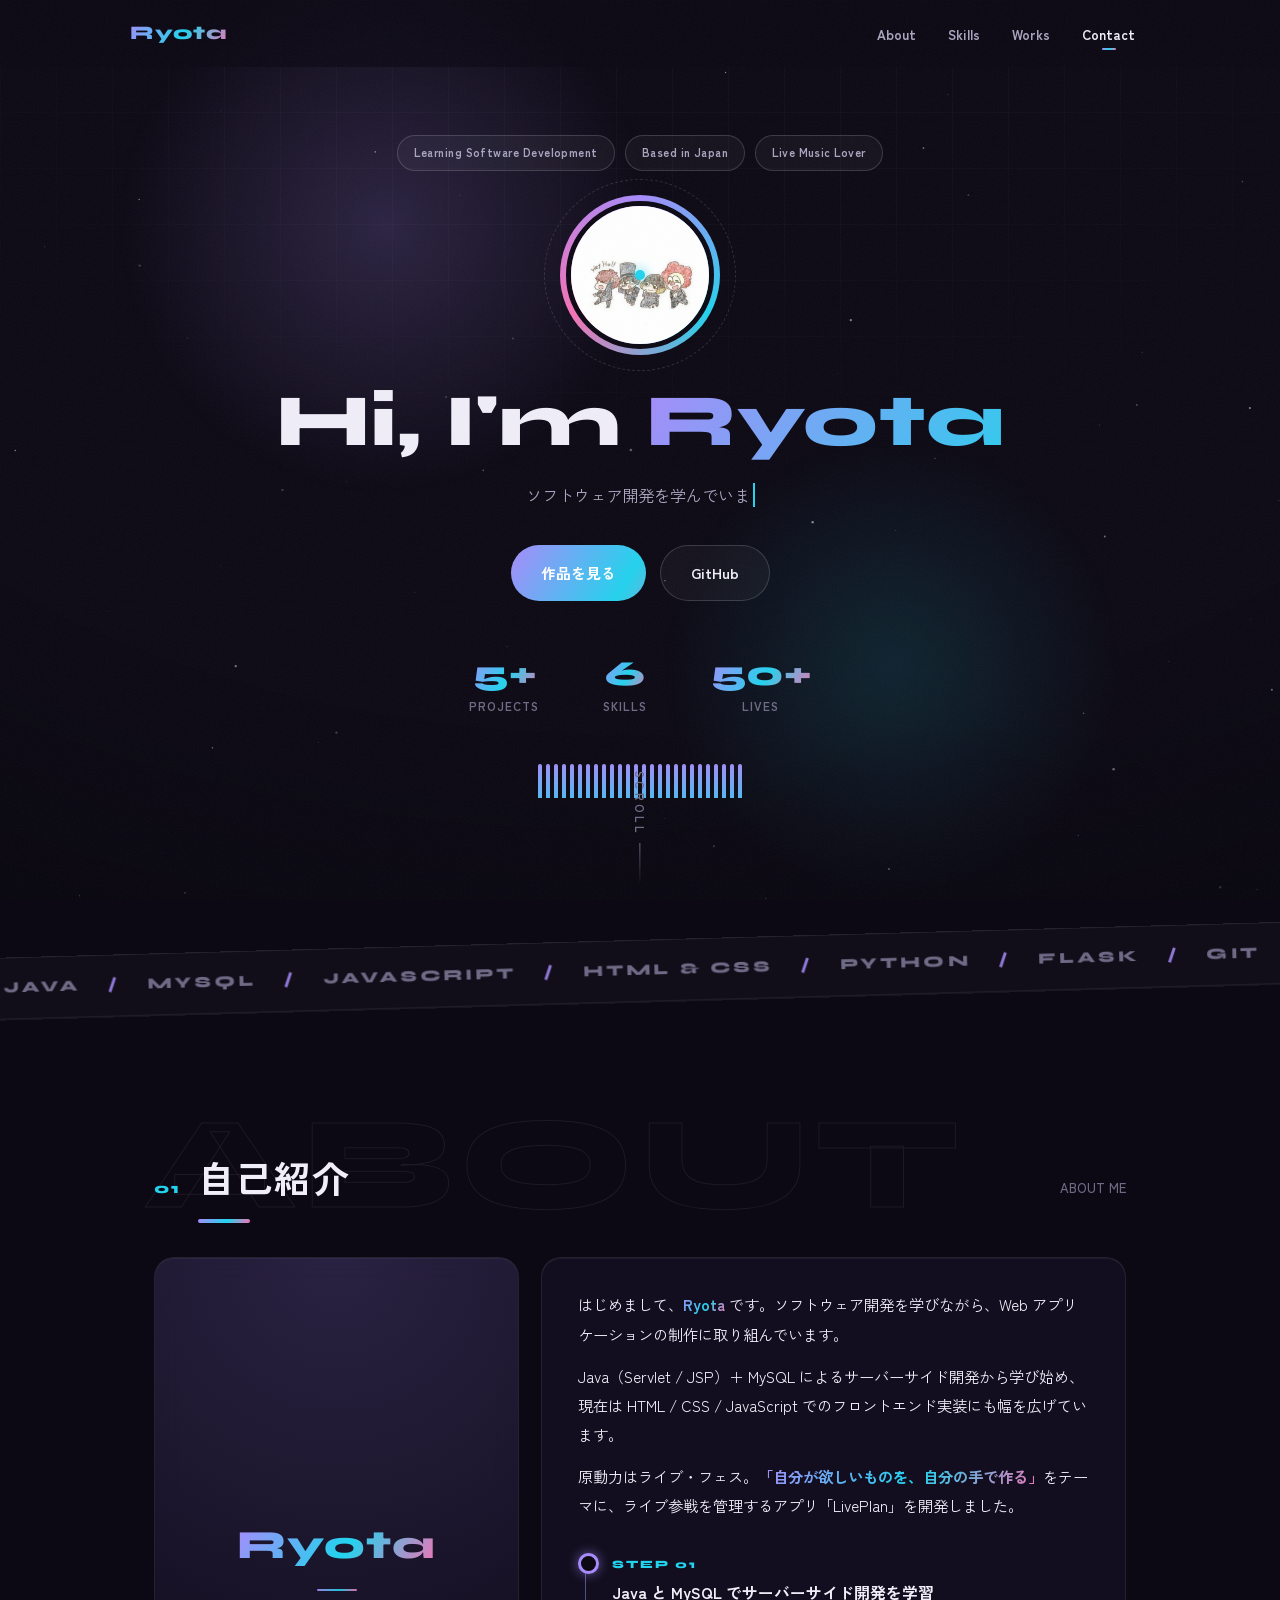
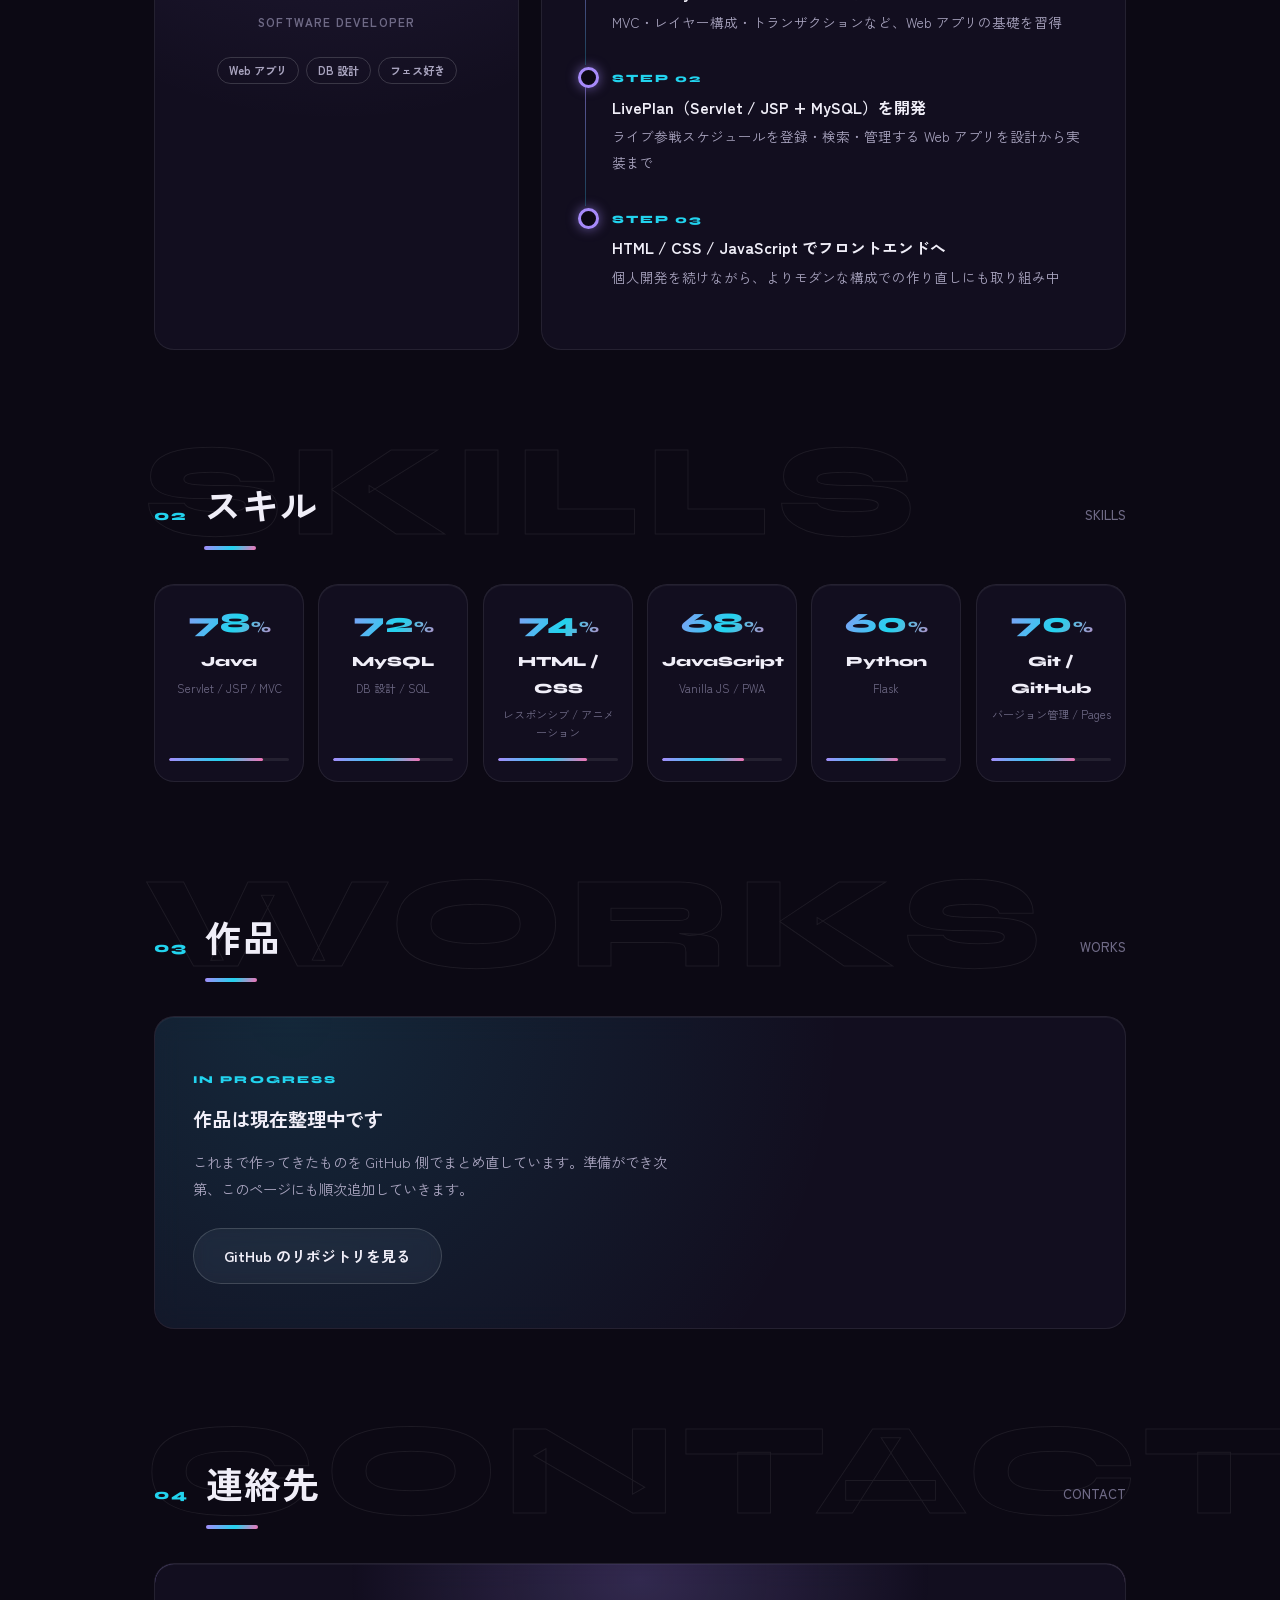
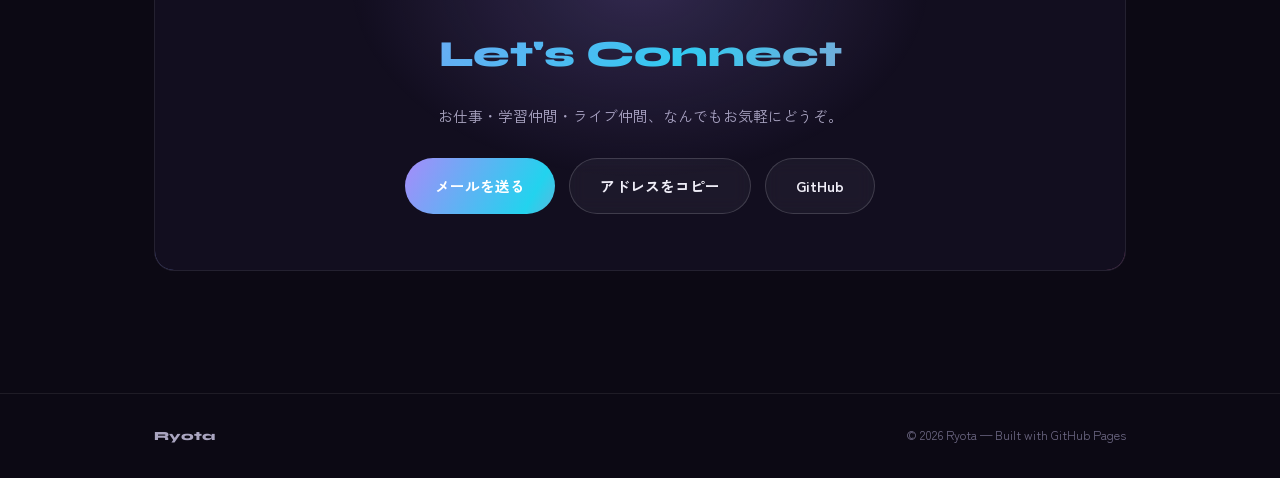
==== commit 47515887: "Remove LivePlan application files including JavaScript, manifest, and service worker" ====
--- a/index.html
+++ b/index.html
@@ -27,7 +27,7 @@
     "jobTitle": "Software Developer (Learning)"
   }
   </script>
-  <link rel="icon" href="data:image/svg+xml,<svg xmlns='http://www.w3.org/2000/svg' viewBox='0 0 100 100'><text y='.9em' font-size='90'>🚀</text></svg>">
+  <link rel="icon" href="data:image/svg+xml,<svg xmlns='http://www.w3.org/2000/svg' viewBox='0 0 100 100'><rect width='100' height='100' rx='24' fill='%230c0914'/><text x='50' y='54' text-anchor='middle' dominant-baseline='central' font-family='Helvetica,Arial,sans-serif' font-size='62' font-weight='700' fill='%23f0eef8'>R</text></svg>">
   <link rel="preconnect" href="https://fonts.googleapis.com">
   <link rel="preconnect" href="https://fonts.gstatic.com" crossorigin>
   <link href="https://fonts.googleapis.com/css2?family=Syne:wght@700;800&family=Zen+Kaku+Gothic+New:wght@400;500;700&display=swap" rel="stylesheet">
@@ -264,30 +264,26 @@
       background: var(--grad);
     }
 
-    /* ハンバーガー */
+    /* メニューボタン（テキスト） */
     .menu-btn {
       display: none;
-      flex-direction: column;
+      align-items: center;
       justify-content: center;
-      gap: 5px;
-      width: 42px;
-      height: 42px;
-      padding: 10px;
+      min-width: 76px;
+      height: 38px;
+      padding: 0 16px;
       border: 1px solid var(--border-strong);
-      border-radius: 12px;
+      border-radius: 999px;
       background: rgba(255, 255, 255, 0.04);
+      color: var(--text-2);
+      font-family: var(--font-en);
+      font-size: 0.7rem;
+      font-weight: 800;
+      letter-spacing: 0.16em;
       cursor: pointer;
-    }
-    .menu-btn span {
-      display: block;
-      height: 2px;
-      border-radius: 2px;
-      background: var(--text);
-      transition: transform 0.3s var(--ease), opacity 0.2s;
-    }
-    .menu-btn.open span:nth-child(1) { transform: translateY(7px) rotate(45deg); }
-    .menu-btn.open span:nth-child(2) { opacity: 0; }
-    .menu-btn.open span:nth-child(3) { transform: translateY(-7px) rotate(-45deg); }
+      transition: color 0.25s, background 0.25s, border-color 0.25s;
+    }
+    .menu-btn:hover, .menu-btn.open { color: var(--text); background: rgba(255, 255, 255, 0.09); border-color: rgba(255, 255, 255, 0.3); }
 
     .mobile-menu {
       display: none;
@@ -327,8 +323,8 @@
     .pill {
       display: inline-flex;
       align-items: center;
-      gap: 7px;
-      font-size: 0.76rem;
+      font-size: 0.72rem;
+      letter-spacing: 0.04em;
       font-weight: 700;
       color: var(--text-2);
       border: 1px solid var(--border-strong);
@@ -337,16 +333,6 @@
       padding: 6px 16px;
       backdrop-filter: blur(8px);
     }
-    .pill .dot {
-      width: 7px;
-      height: 7px;
-      border-radius: 50%;
-      background: #34d399;
-      box-shadow: 0 0 10px #34d399;
-      animation: blink 2.2s ease-in-out infinite;
-    }
-    @keyframes blink { 0%, 100% { opacity: 1; } 50% { opacity: 0.35; } }
-
     .avatar-wrap { position: relative; width: 148px; height: 148px; margin-bottom: 30px; animation-delay: 0.08s; }
     .avatar-wrap::before {
       content: "";
@@ -526,7 +512,7 @@
       padding: 0 28px;
       white-space: nowrap;
     }
-    .marquee span em { font-style: normal; color: var(--violet); padding-right: 28px; }
+    .marquee span em { font-style: normal; color: var(--violet); padding: 0 26px; opacity: 0.85; }
     @keyframes scroll-x { to { transform: translateX(-100%); } }
 
     /* ============ セクション共通 ============ */
@@ -594,10 +580,21 @@
       inset: 0;
       background: radial-gradient(circle at 50% 0%, rgba(167, 139, 250, 0.16), transparent 65%);
     }
-    .about-side .big-emoji { font-size: 3.2rem; line-height: 1; filter: drop-shadow(0 6px 18px rgba(167, 139, 250, 0.5)); }
-    .about-side .name-en { font-family: var(--font-en); font-weight: 800; font-size: 1.3rem; letter-spacing: 0.04em; }
-    .about-side .name-jp { color: var(--text-3); font-size: 0.78rem; font-weight: 500; }
-    .about-side .tags { display: flex; gap: 7px; flex-wrap: wrap; justify-content: center; margin-top: 8px; }
+    .about-side .name-en {
+      font-family: var(--font-en);
+      font-weight: 800;
+      font-size: clamp(2rem, 6vw, 2.5rem);
+      letter-spacing: 0.03em;
+      line-height: 1.1;
+      position: relative;
+      background: var(--grad);
+      -webkit-background-clip: text;
+      background-clip: text;
+      color: transparent;
+    }
+    .about-side .rule { width: 40px; height: 2px; border-radius: 2px; background: var(--grad); opacity: 0.9; position: relative; margin: 14px 0 12px; }
+    .about-side .name-jp { color: var(--text-3); font-size: 0.74rem; font-weight: 700; letter-spacing: 0.1em; position: relative; }
+    .about-side .tags { display: flex; gap: 7px; flex-wrap: wrap; justify-content: center; margin-top: 16px; position: relative; }
     .about-side .tags span {
       font-size: 0.7rem;
       font-weight: 700;
@@ -645,10 +642,12 @@
     .tl-item p { font-size: 0.85rem; color: var(--text-2); }
 
     /* ============ Skills ============ */
-    .skill-grid { display: grid; grid-template-columns: repeat(auto-fill, minmax(145px, 1fr)); gap: 16px; }
+    .skill-grid { display: grid; grid-template-columns: repeat(6, 1fr); gap: 14px; }
     .skill {
       position: relative;
-      padding: 24px 16px 20px;
+      display: flex;
+      flex-direction: column;
+      padding: 24px 14px 20px;
       text-align: center;
       overflow: hidden;
       transition: transform 0.3s var(--ease), border-color 0.3s, box-shadow 0.3s;
@@ -664,124 +663,48 @@
     }
     .skill:hover { transform: translateY(-6px); border-color: rgba(167, 139, 250, 0.55); box-shadow: 0 14px 38px rgba(0, 0, 0, 0.45), 0 0 24px rgba(167, 139, 250, 0.2); }
     .skill:hover::before { opacity: 1; }
-    .skill .icon { font-size: 1.9rem; display: block; margin-bottom: 10px; filter: drop-shadow(0 4px 12px rgba(0, 0, 0, 0.5)); }
-    .skill .name { font-family: var(--font-en); font-weight: 800; font-size: 0.94rem; letter-spacing: 0.02em; }
-    .skill .note { font-size: 0.72rem; color: var(--text-3); margin-top: 3px; }
-    .skill .bar { height: 3px; border-radius: 3px; background: rgba(255, 255, 255, 0.08); margin-top: 14px; overflow: hidden; }
+    .skill .lv {
+      display: block;
+      position: relative;
+      font-family: var(--font-en);
+      font-weight: 800;
+      font-size: 1.75rem;
+      line-height: 1;
+      margin-bottom: 12px;
+      background: var(--grad);
+      -webkit-background-clip: text;
+      background-clip: text;
+      color: transparent;
+    }
+    .skill .lv small { font-size: 0.55em; font-weight: 800; margin-left: 1px; }
+    .skill .name { font-family: var(--font-en); font-weight: 800; font-size: 0.88rem; letter-spacing: 0; position: relative; }
+    .skill .note { font-size: 0.7rem; line-height: 1.6; color: var(--text-3); margin-top: 4px; position: relative; }
+    .skill .bar { height: 3px; border-radius: 3px; background: rgba(255, 255, 255, 0.08); margin-top: auto; overflow: hidden; position: relative; }
     .skill .bar i {
       display: block;
       height: 100%;
+      min-width: 0;
       width: 0;
       border-radius: 3px;
       background: var(--grad);
       transition: width 1.1s var(--ease) 0.15s;
     }
     .skill.shown .bar i { width: var(--lv); }
+    .skill .note { margin-bottom: 16px; }
 
     /* ============ Works ============ */
-    @property --ang { syntax: "<angle>"; initial-value: 0deg; inherits: false; }
-
-    .work-feature {
-      position: relative;
-      display: grid;
-      grid-template-columns: 1.15fr 1fr;
-      overflow: hidden;
-      text-decoration: none;
-      color: inherit;
-      transition: transform 0.3s var(--ease), box-shadow 0.3s;
-      will-change: transform;
-    }
-    /* ホバーで回転するグラデーション枠 */
-    .work-feature::before {
+    .works-lead { padding: 44px 38px; position: relative; overflow: hidden; }
+    .works-lead::before {
       content: "";
       position: absolute;
       inset: 0;
-      border-radius: inherit;
-      padding: 1px;
-      background: conic-gradient(from var(--ang), rgba(167, 139, 250, 0.9), rgba(34, 211, 238, 0.7), rgba(244, 114, 182, 0.85), rgba(167, 139, 250, 0.9));
-      -webkit-mask: linear-gradient(#fff 0 0) content-box, linear-gradient(#fff 0 0);
-      -webkit-mask-composite: xor;
-      mask-composite: exclude;
-      animation: spinborder 5s linear infinite;
-      opacity: 0;
-      transition: opacity 0.4s;
+      background: radial-gradient(circle at 14% 0%, rgba(34, 211, 238, 0.13), transparent 62%);
       pointer-events: none;
-      z-index: 1;
-    }
-    .work-feature:hover::before { opacity: 1; }
-    @keyframes spinborder { to { --ang: 360deg; } }
-    .work-feature:hover { transform: translateY(-6px); box-shadow: var(--shadow), 0 0 34px rgba(34, 211, 238, 0.18); }
-
-    .mock {
-      background: linear-gradient(150deg, rgba(167, 139, 250, 0.14), rgba(34, 211, 238, 0.08));
-      border-right: 1px solid var(--border);
-      padding: 30px 26px;
-      display: flex;
-      align-items: center;
-      justify-content: center;
-    }
-    .mock .window {
-      width: 100%;
-      max-width: 430px;
-      border-radius: 12px;
-      background: #120e1e;
-      border: 1px solid var(--border-strong);
-      box-shadow: 0 24px 60px rgba(0, 0, 0, 0.55);
-      overflow: hidden;
-      transform: rotate(-1.6deg);
-      transition: transform 0.4s var(--ease);
-    }
-    .work-feature:hover .mock .window { transform: rotate(0deg) scale(1.04); }
-    .mock .bar-top {
-      display: flex;
-      align-items: center;
-      gap: 6px;
-      padding: 9px 12px;
-      border-bottom: 1px solid var(--border);
-      background: rgba(255, 255, 255, 0.03);
-    }
-    .mock .bar-top i { width: 9px; height: 9px; border-radius: 50%; display: block; }
-    .mock .bar-top i:nth-child(1) { background: #ff5f57; }
-    .mock .bar-top i:nth-child(2) { background: #febc2e; }
-    .mock .bar-top i:nth-child(3) { background: #28c840; }
-    .mock .bar-top .url {
-      margin-left: 8px;
-      flex: 1;
-      font-size: 0.62rem;
-      color: var(--text-3);
-      background: rgba(255, 255, 255, 0.05);
-      border-radius: 5px;
-      padding: 2px 10px;
-      white-space: nowrap;
-      overflow: hidden;
-    }
-    .mock .shot { display: block; width: 100%; height: auto; }
-
-    .work-info { padding: 32px 34px; display: flex; flex-direction: column; }
-    .work-info .wt { font-family: var(--font-en); font-size: 1.5rem; font-weight: 800; display: flex; align-items: center; gap: 10px; }
-    .work-info .wd { color: var(--text-2); font-size: 0.9rem; margin: 12px 0 18px; flex: 1; }
-    .chips { display: flex; flex-wrap: wrap; gap: 8px; list-style: none; margin-bottom: 22px; }
-    .chips li {
-      font-size: 0.72rem;
-      font-weight: 700;
-      color: #cabffa;
-      background: rgba(139, 92, 246, 0.12);
-      border: 1px solid rgba(139, 92, 246, 0.38);
-      border-radius: 999px;
-      padding: 3px 13px;
-    }
-    .work-links { display: flex; gap: 12px; flex-wrap: wrap; }
-    .work-links .go { font-weight: 700; font-size: 0.86rem; color: var(--cyan); display: inline-flex; align-items: center; gap: 6px; }
-    .work-links .go .ar { transition: translate 0.25s var(--ease); }
-    .work-feature:hover .go .ar { translate: 5px; }
-
-    .work-sub-grid { display: grid; grid-template-columns: 1fr 1fr; gap: 18px; margin-top: 20px; }
-    .work-sub { padding: 26px 28px; text-decoration: none; color: inherit; transition: transform 0.3s var(--ease), border-color 0.3s; }
-    .work-sub:hover { transform: translateY(-5px); border-color: rgba(167, 139, 250, 0.5); }
-    .work-sub h3 { font-size: 1.02rem; font-weight: 700; display: flex; align-items: center; gap: 9px; }
-    .work-sub p { font-size: 0.84rem; color: var(--text-2); margin-top: 7px; }
-    .work-sub.soon { border-style: dashed; opacity: 0.75; }
-    .work-sub.soon h3 { color: var(--text-2); }
+    }
+    .works-lead .label { font-family: var(--font-en); font-size: 0.66rem; font-weight: 800; letter-spacing: 0.2em; color: var(--cyan); position: relative; }
+    .works-lead h3 { font-size: 1.2rem; font-weight: 700; margin: 10px 0; position: relative; }
+    .works-lead p { color: var(--text-2); font-size: 0.9rem; position: relative; max-width: 62ch; }
+    .works-lead .btn { margin-top: 26px; position: relative; }
 
     /* ============ Contact ============ */
     .contact-card { position: relative; padding: 56px 36px; text-align: center; overflow: hidden; }
@@ -837,14 +760,17 @@
       right: 22px;
       bottom: 22px;
       z-index: 150;
-      width: 44px;
-      height: 44px;
-      border-radius: 50%;
+      height: 38px;
+      padding: 0 18px;
+      border-radius: 999px;
       border: 1px solid var(--border-strong);
       background: rgba(22, 17, 36, 0.85);
       backdrop-filter: blur(10px);
-      color: var(--text);
-      font-size: 1.1rem;
+      color: var(--text-2);
+      font-family: var(--font-en);
+      font-size: 0.68rem;
+      font-weight: 800;
+      letter-spacing: 0.16em;
       cursor: pointer;
       opacity: 0;
       pointer-events: none;
@@ -852,7 +778,7 @@
       transition: opacity 0.3s, translate 0.3s var(--ease), box-shadow 0.3s;
     }
     .to-top.show { opacity: 1; pointer-events: auto; translate: 0 0; }
-    .to-top:hover { box-shadow: 0 0 22px rgba(139, 92, 246, 0.45); }
+    .to-top:hover { color: var(--text); border-color: rgba(255, 255, 255, 0.3); box-shadow: 0 0 22px rgba(139, 92, 246, 0.35); }
 
     .toast {
       position: fixed;
@@ -874,13 +800,17 @@
 
     /* ============ レスポンシブ ============ */
     @media (max-width: 760px) {
-      .about-grid, .work-feature, .work-sub-grid { grid-template-columns: 1fr; }
-      .mock { border-right: none; border-bottom: 1px solid var(--border); }
+      .about-grid { grid-template-columns: 1fr; }
       .nav ul { display: none; }
       .menu-btn { display: flex; }
       .mobile-menu { display: block; }
       .hero-stats { gap: 30px; }
+      .skill-grid { grid-template-columns: repeat(2, 1fr); }
       .ghost { font-size: clamp(3.4rem, 18vw, 5.4rem); }
+    }
+
+    @media (max-width: 980px) and (min-width: 761px) {
+      .skill-grid { grid-template-columns: repeat(3, 1fr); }
     }
 
     @media (hover: none) {
@@ -934,9 +864,7 @@
         <li><a class="nav-link" href="#works">Works</a></li>
         <li><a class="nav-link" href="#contact">Contact</a></li>
       </ul>
-      <button class="menu-btn" id="menuBtn" type="button" aria-label="メニューを開く" aria-expanded="false" aria-controls="mobileMenu">
-        <span></span><span></span><span></span>
-      </button>
+      <button class="menu-btn" id="menuBtn" type="button" aria-label="メニューを開く" aria-expanded="false" aria-controls="mobileMenu">MENU</button>
     </div>
     <div class="container">
       <div class="mobile-menu" id="mobileMenu">
@@ -951,9 +879,9 @@
   <!-- ================= Hero ================= -->
   <header class="hero container" id="top">
     <div class="status-pills">
-      <span class="pill"><span class="dot"></span>Learning Software Development</span>
-      <span class="pill">📍 Japan</span>
-      <span class="pill">🎧 Live Music Lover</span>
+      <span class="pill">Learning Software Development</span>
+      <span class="pill">Based in Japan</span>
+      <span class="pill">Live Music Lover</span>
     </div>
 
     <div class="avatar-wrap">
@@ -967,8 +895,8 @@
     <p class="tagline"><span class="type-caret" id="typeTarget"></span></p>
 
     <div class="cta">
-      <a class="btn btn-grad" href="#works">作品を見る 🎧</a>
-      <a class="btn btn-ghost" href="https://github.com/ryota-ender" target="_blank" rel="noopener">GitHub ↗</a>
+      <a class="btn btn-grad" href="#works">作品を見る</a>
+      <a class="btn btn-ghost" href="https://github.com/ryota-ender" target="_blank" rel="noopener">GitHub</a>
     </div>
 
     <div class="hero-stats">
@@ -986,7 +914,7 @@
   <div class="marquee-tilt" aria-hidden="true">
     <div class="marquee">
       <div class="track" id="marqueeTrack">
-        <span>JAVA<em> ✦</em>MYSQL<em> ✦</em>JAVASCRIPT<em> ✦</em>HTML / CSS<em> ✦</em>PYTHON<em> ✦</em>FLASK<em> ✦</em>GIT & GITHUB<em> ✦</em>LIVE MUSIC<em> ✦</em></span>
+        <span>JAVA<em>/</em>MYSQL<em>/</em>JAVASCRIPT<em>/</em>HTML &amp; CSS<em>/</em>PYTHON<em>/</em>FLASK<em>/</em>GIT<em>/</em>LIVE MUSIC<em>/</em></span>
       </div>
     </div>
   </div>
@@ -1004,9 +932,9 @@
 
       <div class="about-grid">
         <div class="card about-side reveal">
-          <span class="big-emoji">🎤</span>
           <span class="name-en">Ryota</span>
-          <span class="name-jp">Software Developer (Learning)</span>
+          <span class="rule" aria-hidden="true"></span>
+          <span class="name-jp">SOFTWARE DEVELOPER</span>
           <div class="tags">
             <span>Web アプリ</span><span>DB 設計</span><span>フェス好き</span>
           </div>
@@ -1031,8 +959,8 @@
             </div>
             <div class="tl-item reveal">
               <span class="step">STEP 03</span>
-              <h3>HTML / CSS / JavaScript に移植して公開</h3>
-              <p>SQL を JSON に置き換え、PWA として GitHub Pages で公開</p>
+              <h3>HTML / CSS / JavaScript でフロントエンドへ</h3>
+              <p>個人開発を続けながら、よりモダンな構成での作り直しにも取り組み中</p>
             </div>
           </div>
         </div>
@@ -1049,12 +977,12 @@
       </div>
 
       <div class="skill-grid">
-        <div class="card skill reveal" style="--lv: 78%"><span class="icon">☕</span><span class="name">Java</span><div class="note">Servlet / JSP / MVC</div><div class="bar"><i></i></div></div>
-        <div class="card skill reveal" style="--lv: 72%"><span class="icon">🐬</span><span class="name">MySQL</span><div class="note">DB 設計 / SQL</div><div class="bar"><i></i></div></div>
-        <div class="card skill reveal" style="--lv: 74%"><span class="icon">🌐</span><span class="name">HTML / CSS</span><div class="note">レスポンシブ / アニメーション</div><div class="bar"><i></i></div></div>
-        <div class="card skill reveal" style="--lv: 68%"><span class="icon">⚡</span><span class="name">JavaScript</span><div class="note">Vanilla JS / PWA</div><div class="bar"><i></i></div></div>
-        <div class="card skill reveal" style="--lv: 60%"><span class="icon">🐍</span><span class="name">Python</span><div class="note">Flask</div><div class="bar"><i></i></div></div>
-        <div class="card skill reveal" style="--lv: 70%"><span class="icon">🔧</span><span class="name">Git / GitHub</span><div class="note">バージョン管理 / Pages</div><div class="bar"><i></i></div></div>
+        <div class="card skill reveal" style="--lv: 78%"><span class="lv">78<small>%</small></span><span class="name">Java</span><div class="note">Servlet / JSP / MVC</div><div class="bar"><i></i></div></div>
+        <div class="card skill reveal" style="--lv: 72%"><span class="lv">72<small>%</small></span><span class="name">MySQL</span><div class="note">DB 設計 / SQL</div><div class="bar"><i></i></div></div>
+        <div class="card skill reveal" style="--lv: 74%"><span class="lv">74<small>%</small></span><span class="name">HTML / CSS</span><div class="note">レスポンシブ / アニメーション</div><div class="bar"><i></i></div></div>
+        <div class="card skill reveal" style="--lv: 68%"><span class="lv">68<small>%</small></span><span class="name">JavaScript</span><div class="note">Vanilla JS / PWA</div><div class="bar"><i></i></div></div>
+        <div class="card skill reveal" style="--lv: 60%"><span class="lv">60<small>%</small></span><span class="name">Python</span><div class="note">Flask</div><div class="bar"><i></i></div></div>
+        <div class="card skill reveal" style="--lv: 70%"><span class="lv">70<small>%</small></span><span class="name">Git / GitHub</span><div class="note">バージョン管理 / Pages</div><div class="bar"><i></i></div></div>
       </div>
     </section>
 
@@ -1067,45 +995,13 @@
         <span class="sec-sub">WORKS</span>
       </div>
 
-      <a class="card work-feature reveal" href="liveplan/">
-        <div class="mock" aria-hidden="true">
-          <div class="window">
-            <div class="bar-top"><i></i><i></i><i></i><span class="url">ryota-ender.github.io/liveplan</span></div>
-            <img class="shot" src="assets/liveplan-shot.png" alt="" loading="lazy" width="1180" height="800">
-          </div>
-        </div>
-        <div class="work-info">
-          <h3 class="wt">🎤 LivePlan</h3>
-          <p class="wd">
-            行きたいライブの予定を登録・検索・管理できる Web アプリ。
-            カード一覧・カレンダー・参戦統計ダッシュボードを搭載し、
-            PWA としてスマホでもオフラインで動作。
-            Java（Servlet / JSP）＋ MySQL 版から HTML / CSS / JavaScript ＋ JSON へ
-            フルスクラッチで移植しました。
-          </p>
-          <ul class="chips">
-            <li>HTML / CSS / JS</li>
-            <li>JSON</li>
-            <li>PWA</li>
-            <li>localStorage</li>
-            <li>Java から移植</li>
-          </ul>
-          <div class="work-links">
-            <span class="go">デモを見る <span class="ar">→</span></span>
-          </div>
-        </div>
-      </a>
-
-      <div class="work-sub-grid">
-        <a class="card work-sub reveal" href="https://github.com/ryota-ender?tab=repositories" target="_blank" rel="noopener">
-          <h3>📦 その他のリポジトリ</h3>
-          <p>Flask アプリや学習用プロジェクトなど、その他の制作物は GitHub で公開しています。</p>
-        </a>
-        <div class="card work-sub soon reveal">
-          <h3>🚧 Coming Soon</h3>
-          <p>次の作品を製作中…。お楽しみに。</p>
-        </div>
+      <div class="card works-lead reveal">
+        <span class="label">IN PROGRESS</span>
+        <h3>作品は現在整理中です</h3>
+        <p>これまで作ってきたものを GitHub 側でまとめ直しています。準備ができ次第、このページにも順次追加していきます。</p>
+        <a class="btn btn-ghost" href="https://github.com/ryota-ender?tab=repositories" target="_blank" rel="noopener">GitHub のリポジトリを見る</a>
       </div>
+
     </section>
 
     <!-- ================= Contact ================= -->
@@ -1118,12 +1014,12 @@
       </div>
 
       <div class="card contact-card reveal">
-        <h3>Let's Connect!</h3>
+        <h3>Let's Connect</h3>
         <p>お仕事・学習仲間・ライブ仲間、なんでもお気軽にどうぞ。</p>
         <div class="contact-links">
-          <a class="btn btn-grad" href="mailto:ryota.akaba.0904@gmail.com">✉ メールを送る</a>
-          <button class="btn btn-ghost" id="copyMail" type="button">📋 アドレスをコピー</button>
-          <a class="btn btn-ghost" href="https://github.com/ryota-ender" target="_blank" rel="noopener">GitHub ↗</a>
+          <a class="btn btn-grad" href="mailto:ryota.akaba.0904@gmail.com">メールを送る</a>
+          <button class="btn btn-ghost" id="copyMail" type="button">アドレスをコピー</button>
+          <a class="btn btn-ghost" href="https://github.com/ryota-ender" target="_blank" rel="noopener">GitHub</a>
         </div>
       </div>
     </section>
@@ -1137,7 +1033,7 @@
     </div>
   </footer>
 
-  <button class="to-top" id="toTop" aria-label="ページ上部へ戻る">↑</button>
+  <button class="to-top" id="toTop" aria-label="ページ上部へ戻る">TOP</button>
   <div class="toast" id="toast" role="status"></div>
 
   <script>
@@ -1163,6 +1059,7 @@
         mobileMenu.classList.toggle("open", open);
         menuBtn.setAttribute("aria-expanded", String(open));
         menuBtn.setAttribute("aria-label", open ? "メニューを閉じる" : "メニューを開く");
+        menuBtn.textContent = open ? "CLOSE" : "MENU";
       }
       menuBtn.addEventListener("click", () => setMenu(!mobileMenu.classList.contains("open")));
       $$("#mobileMenu a").forEach((a) => a.addEventListener("click", () => setMenu(false)));
@@ -1173,7 +1070,7 @@
       const phrases = [
         "ソフトウェア開発を学んでいます",
         "Java / MySQL / Web フロントエンド",
-        "ライブとフェスが原動力です 🎶",
+        "ライブとフェスが原動力です",
       ];
       const typeEl = $("#typeTarget");
       if (reduced) {
@@ -1409,7 +1306,7 @@
 
       /* ---------- カードの 3D チルト ---------- */
       if (fine && !reduced) {
-        $$(".skill, .work-feature").forEach((card) => {
+        $$(".skill").forEach((card) => {
           card.addEventListener("pointermove", (e) => {
             const r = card.getBoundingClientRect();
             const rxDeg = ((e.clientY - r.top) / r.height - 0.5) * -5;
@@ -1431,7 +1328,7 @@
       $("#copyMail").addEventListener("click", async () => {
         try {
           await navigator.clipboard.writeText("ryota.akaba.0904@gmail.com");
-          showToast("メールアドレスをコピーしました ✅");
+          showToast("メールアドレスをコピーしました");
         } catch {
           showToast("コピーできませんでした");
         }
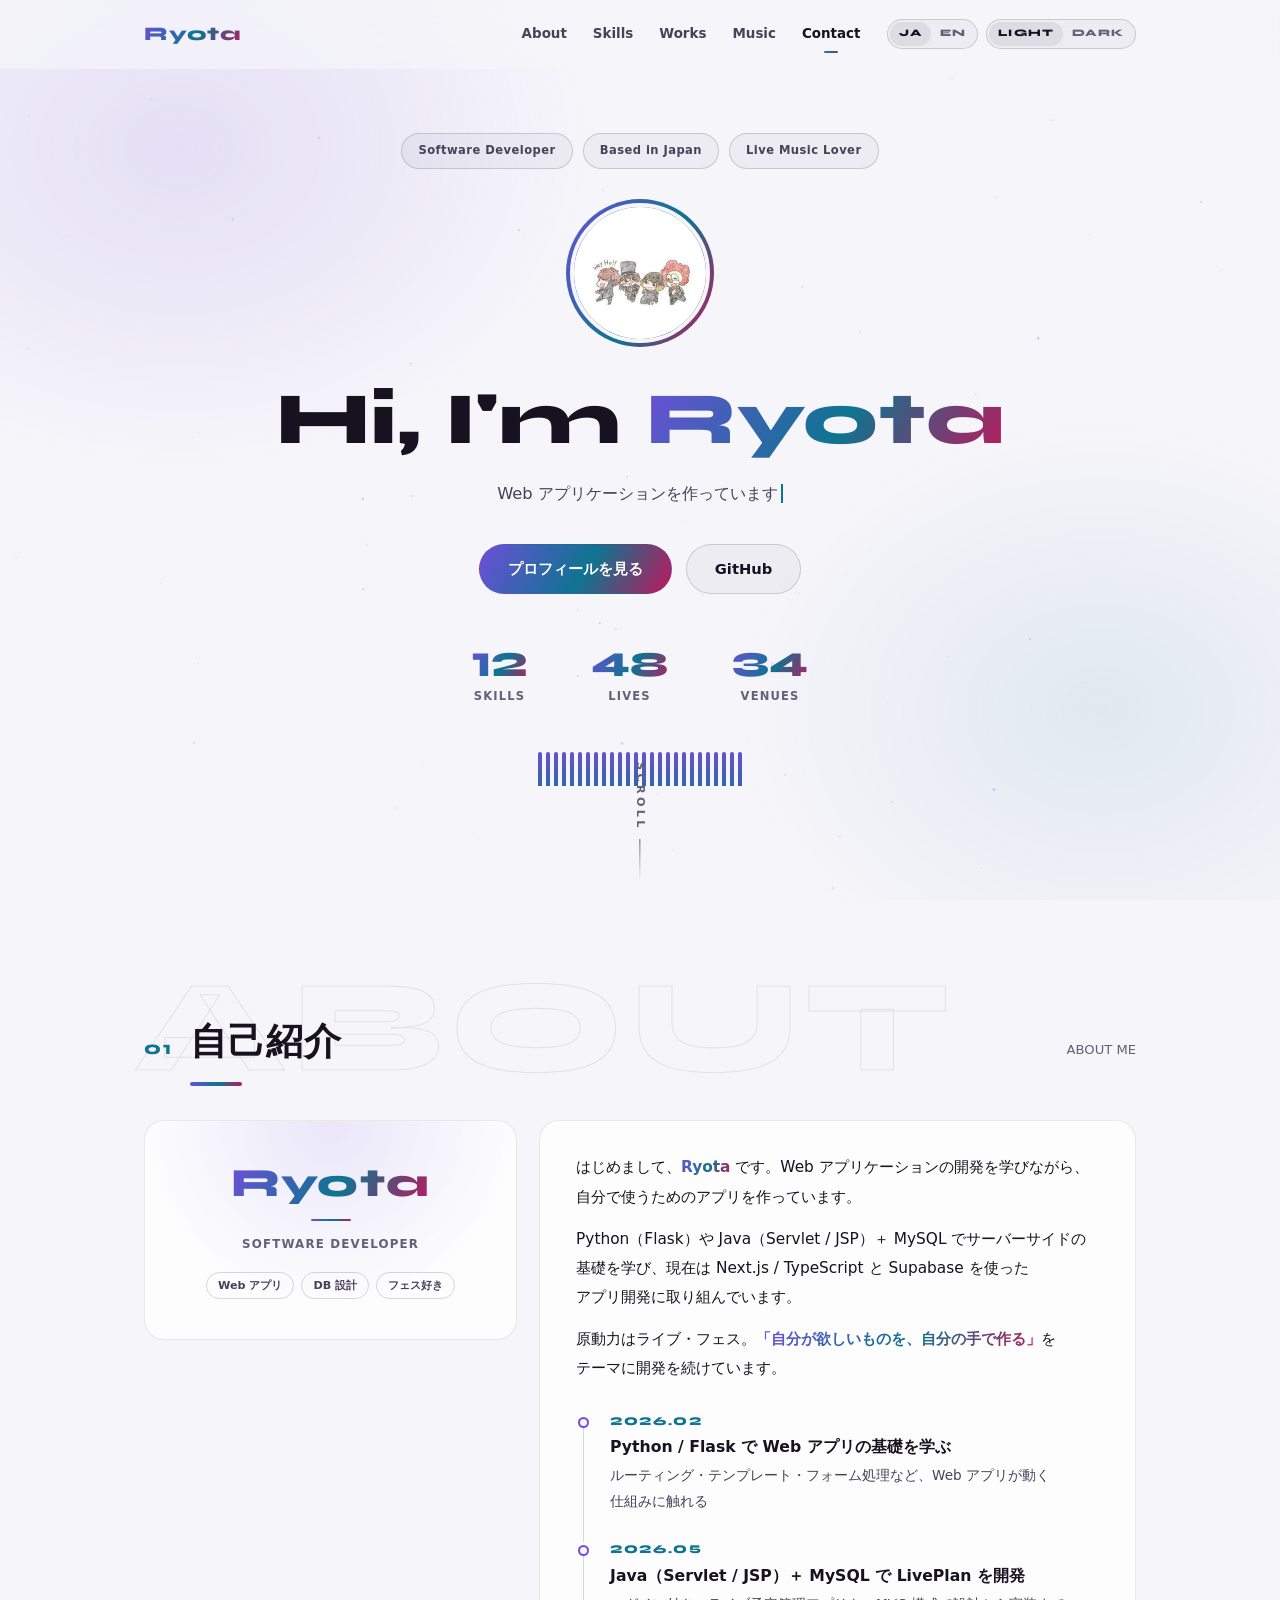
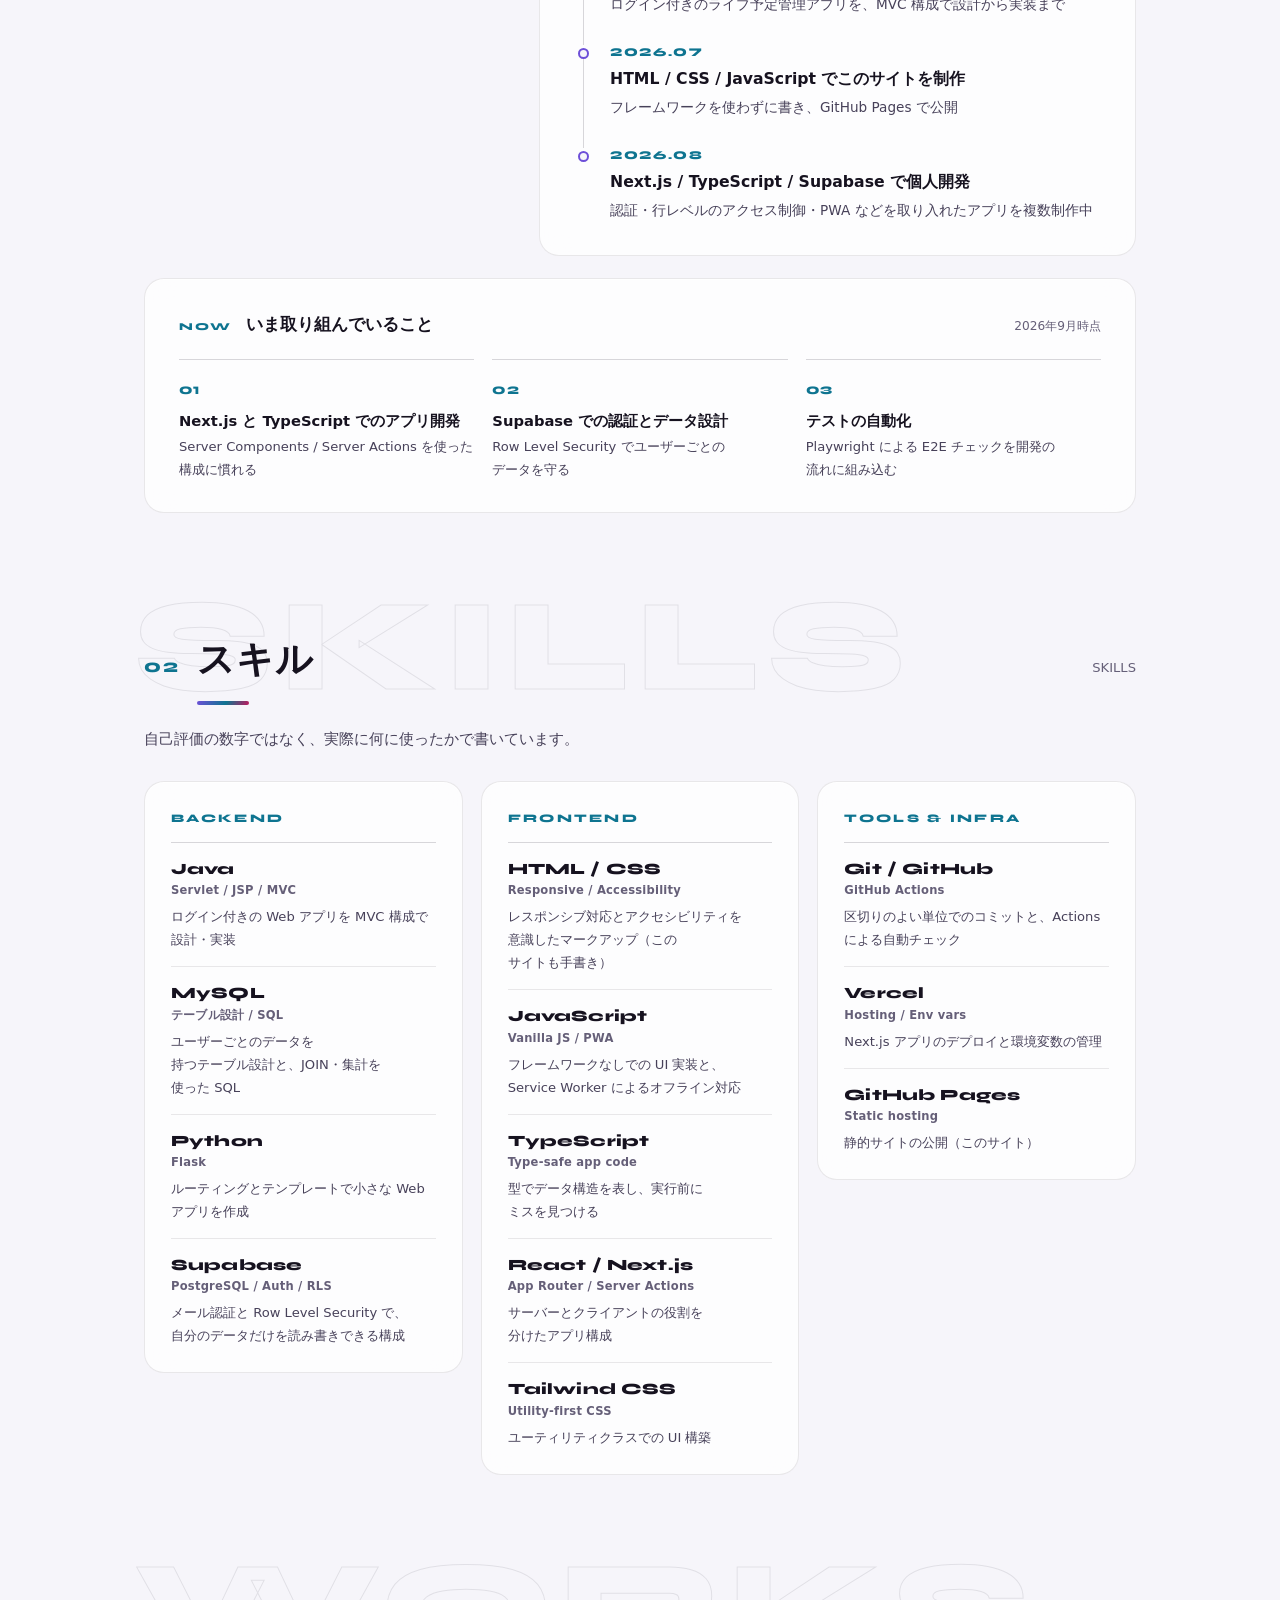
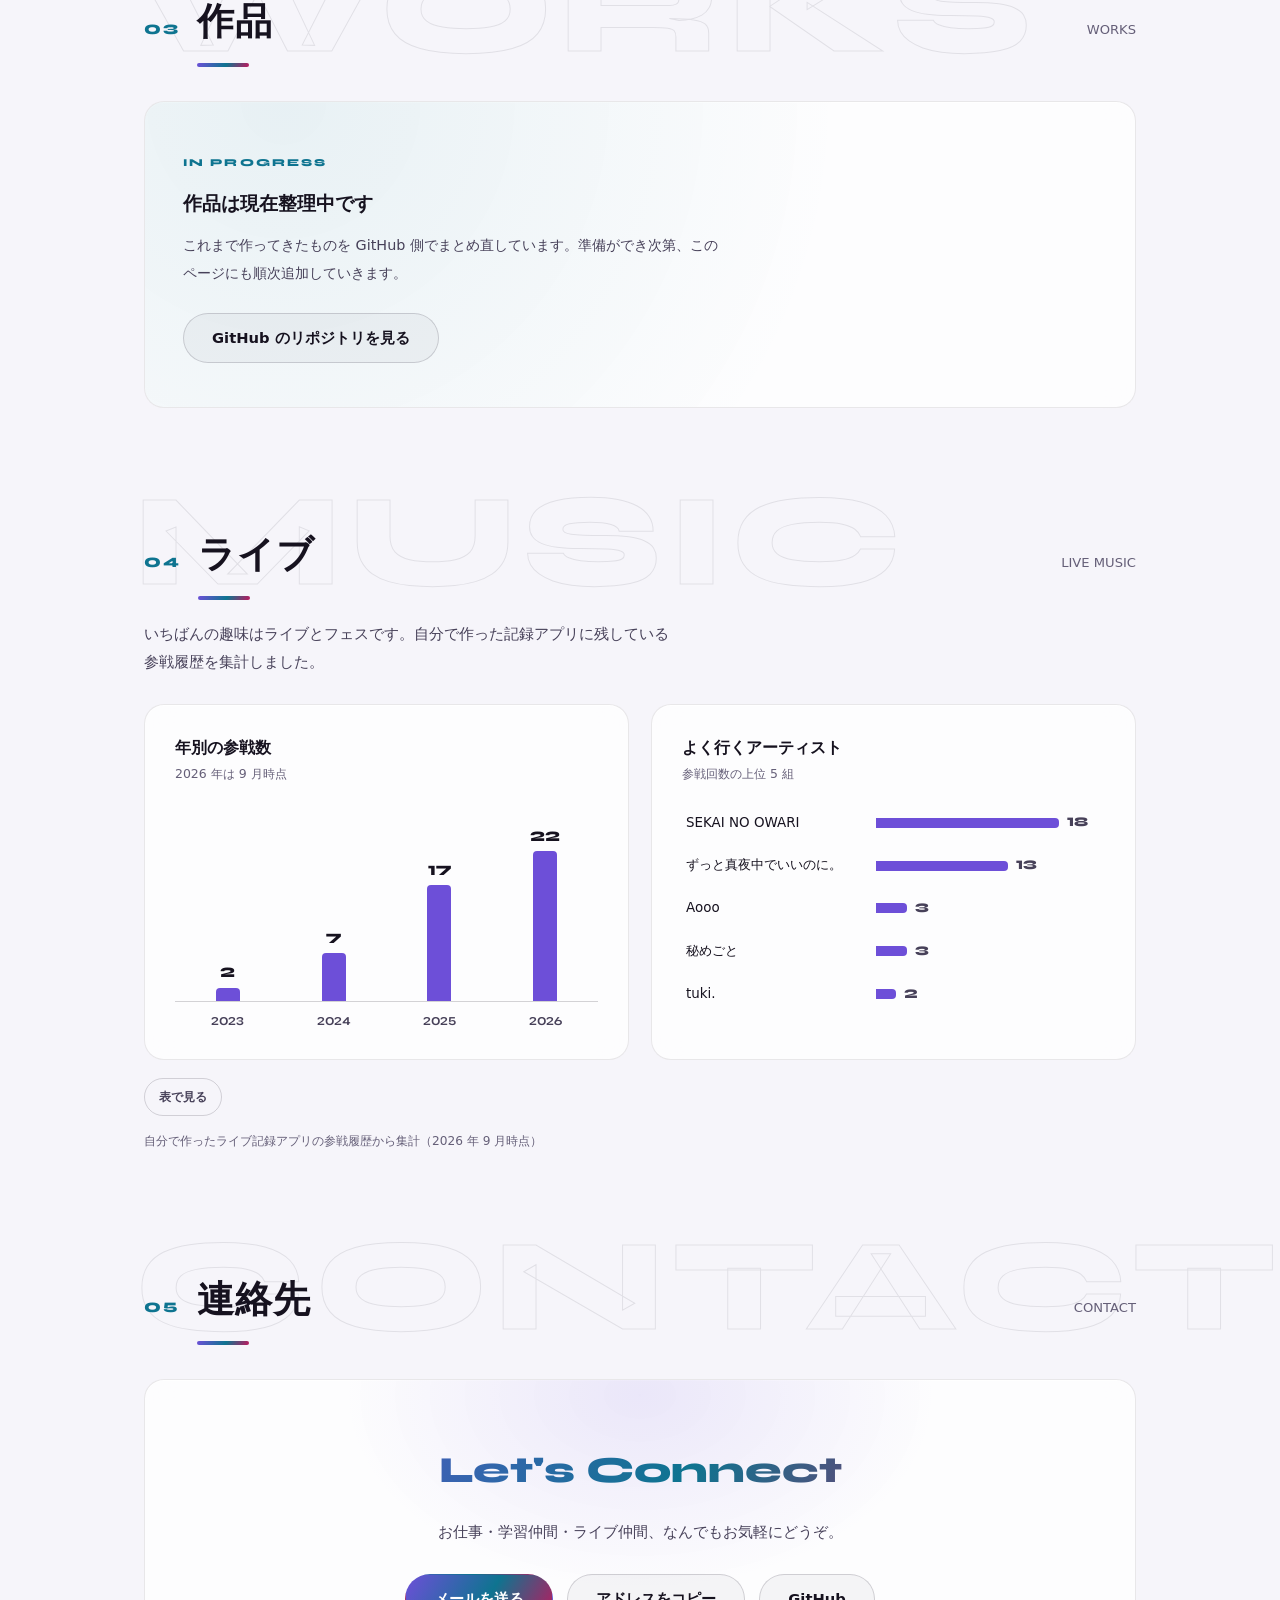
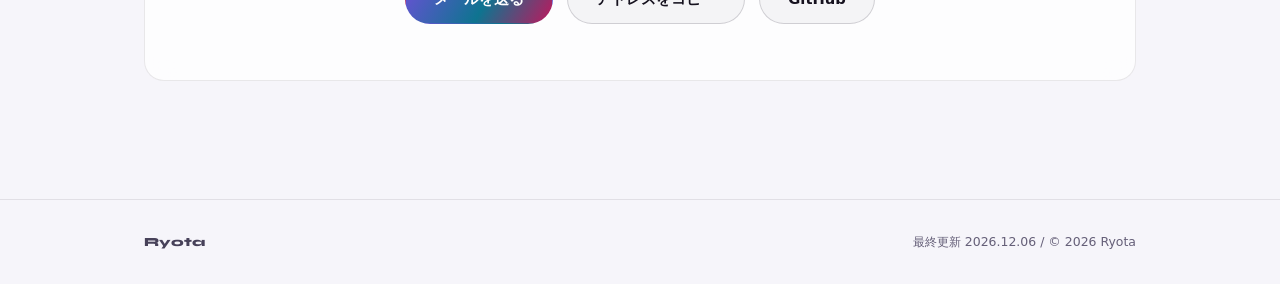
==== commit 9a31f4f1: "feat: add initial site content, i18n support, and main functionality - Introduced content.js for sit" ====
--- a/index.html
+++ b/index.html
@@ -4,17 +4,23 @@
   <meta charset="UTF-8">
   <meta name="viewport" content="width=device-width, initial-scale=1.0">
   <title>Ryota | Portfolio</title>
-  <meta name="description" content="Ryota のポートフォリオ。Java / MySQL / Web フロントエンドを学びながら、音楽ライブをテーマにしたアプリを作っています。">
-  <meta name="theme-color" content="#0e0b16">
+  <meta name="description" content="Ryota のポートフォリオ。Web アプリケーションの開発を学びながら、Next.js / TypeScript / Java で自分が使うためのアプリを作っています。">
+  <meta name="theme-color" content="#0c0914">
   <link rel="canonical" href="https://ryota-ender.github.io/">
+  <link rel="alternate" hreflang="ja" href="https://ryota-ender.github.io/">
+  <link rel="alternate" hreflang="en" href="https://ryota-ender.github.io/?lang=en">
+  <link rel="alternate" hreflang="x-default" href="https://ryota-ender.github.io/">
   <meta property="og:title" content="Ryota | Portfolio">
-  <meta property="og:description" content="Java / MySQL / Web フロントエンドを学ぶ Ryota のポートフォリオ">
+  <meta property="og:description" content="Web アプリケーションの開発を学ぶ Ryota のポートフォリオ">
   <meta property="og:type" content="website">
   <meta property="og:url" content="https://ryota-ender.github.io/">
   <meta property="og:image" content="https://ryota-ender.github.io/assets/ogp.png">
   <meta property="og:image:width" content="1200">
   <meta property="og:image:height" content="630">
+  <meta property="og:locale" content="ja_JP">
+  <meta property="og:locale:alternate" content="en_US">
   <meta name="twitter:card" content="summary_large_image">
+  <link rel="icon" href="data:image/svg+xml,<svg xmlns='http://www.w3.org/2000/svg' viewBox='0 0 100 100'><rect width='100' height='100' rx='24' fill='%230c0914'/><text x='50' y='54' text-anchor='middle' dominant-baseline='central' font-family='Helvetica,Arial,sans-serif' font-size='62' font-weight='700' fill='%23f0eef8'>R</text></svg>">
   <link rel="apple-touch-icon" href="assets/avatar.png">
   <script type="application/ld+json">
   {
@@ -24,909 +30,129 @@
     "url": "https://ryota-ender.github.io/",
     "image": "https://ryota-ender.github.io/assets/avatar.png",
     "sameAs": ["https://github.com/ryota-ender"],
-    "jobTitle": "Software Developer (Learning)"
+    "jobTitle": "Software Developer",
+    "knowsAbout": ["Java", "MySQL", "Python", "Flask", "HTML", "CSS", "JavaScript", "TypeScript", "React", "Next.js", "Tailwind CSS", "Supabase", "Git"]
   }
   </script>
-  <link rel="icon" href="data:image/svg+xml,<svg xmlns='http://www.w3.org/2000/svg' viewBox='0 0 100 100'><rect width='100' height='100' rx='24' fill='%230c0914'/><text x='50' y='54' text-anchor='middle' dominant-baseline='central' font-family='Helvetica,Arial,sans-serif' font-size='62' font-weight='700' fill='%23f0eef8'>R</text></svg>">
+  <script>
+    /* 描画前にテーマと言語を決める（ちらつき防止） */
+    (function () {
+      var d = document.documentElement;
+      d.className += " js";
+      try {
+        var t = localStorage.getItem("theme");
+        if (t === "light" || t === "dark") d.setAttribute("data-theme", t);
+        var q = new URLSearchParams(location.search).get("lang");
+        var l = q === "en" || q === "ja" ? q : localStorage.getItem("lang");
+        if (l === "en") d.lang = "en";
+      } catch (e) {}
+    })();
+  </script>
   <link rel="preconnect" href="https://fonts.googleapis.com">
   <link rel="preconnect" href="https://fonts.gstatic.com" crossorigin>
-  <link href="https://fonts.googleapis.com/css2?family=Syne:wght@700;800&family=Zen+Kaku+Gothic+New:wght@400;500;700&display=swap" rel="stylesheet">
-  <style>
-    /* ============================================================
-       Ryota Portfolio — v3
-       ============================================================ */
-    :root {
-      --bg: #0c0914;
-      --bg-2: #151021;
-      --panel: rgba(22, 17, 36, 0.72);
-      --border: rgba(255, 255, 255, 0.08);
-      --border-strong: rgba(255, 255, 255, 0.16);
-      --text: #f0eef8;
-      --text-2: #aaa5c0;
-      --text-3: #6f6a86;
-      --violet: #a78bfa;
-      --cyan: #22d3ee;
-      --pink: #f472b6;
-      --grad: linear-gradient(120deg, #a78bfa, #22d3ee 55%, #f472b6);
-      --font-jp: "Zen Kaku Gothic New", "Hiragino Sans", sans-serif;
-      --font-en: "Syne", "Zen Kaku Gothic New", sans-serif;
-      --ease: cubic-bezier(0.22, 1, 0.36, 1);
-      --radius: 20px;
-      --shadow: 0 20px 60px rgba(0, 0, 0, 0.5);
-    }
-
-    * { margin: 0; padding: 0; box-sizing: border-box; }
-    html { scroll-behavior: smooth; }
-
-    body {
-      font-family: var(--font-jp);
-      background: var(--bg);
-      color: var(--text);
-      line-height: 1.9;
-      overflow-x: hidden;
-      -webkit-font-smoothing: antialiased;
-    }
-    body.cursor-on, body.cursor-on a, body.cursor-on button { cursor: none; }
-
-    ::selection { background: rgba(167, 139, 250, 0.45); }
-    ::-webkit-scrollbar { width: 9px; }
-    ::-webkit-scrollbar-track { background: var(--bg); }
-    ::-webkit-scrollbar-thumb { background: #2c2544; border-radius: 99px; }
-    ::-webkit-scrollbar-thumb:hover { background: #3d3460; }
-    a, button { -webkit-tap-highlight-color: transparent; }
-    :focus-visible { outline: 2px solid var(--cyan); outline-offset: 3px; border-radius: 4px; }
-
-    /* ============ ローディング ============ */
-    .loader {
-      position: fixed;
-      inset: 0;
-      z-index: 1000;
-      display: flex;
-      flex-direction: column;
-      align-items: center;
-      justify-content: center;
-      gap: 18px;
-      background: var(--bg);
-      transition: opacity 0.55s ease, visibility 0.55s;
-    }
-    .loader.done { opacity: 0; visibility: hidden; }
-    .loader .mark {
-      font-family: var(--font-en);
-      font-weight: 800;
-      font-size: 2.1rem;
-      letter-spacing: 0.06em;
-      background: var(--grad);
-      background-size: 200% 100%;
-      -webkit-background-clip: text;
-      background-clip: text;
-      color: transparent;
-      animation: shimmer 1.4s linear infinite;
-    }
-    .loader .line {
-      width: 120px;
-      height: 2px;
-      border-radius: 2px;
-      background: rgba(255, 255, 255, 0.1);
-      overflow: hidden;
-    }
-    .loader .line::after {
-      content: "";
-      display: block;
-      height: 100%;
-      width: 45%;
-      border-radius: 2px;
-      background: var(--grad);
-      animation: loadbar 1.1s var(--ease) infinite;
-    }
-    @keyframes loadbar { 0% { translate: -110% 0; } 100% { translate: 270% 0; } }
-
-    /* ============ 背景レイヤー ============ */
-    .bg-layer { position: fixed; inset: 0; z-index: -2; overflow: hidden; pointer-events: none; }
-    .aurora {
-      position: absolute;
-      width: 130vmax;
-      height: 130vmax;
-      top: 50%;
-      left: 50%;
-      translate: -50% -50%;
-      background:
-        radial-gradient(closest-side, rgba(167, 139, 250, 0.20), transparent 62%),
-        radial-gradient(closest-side, rgba(34, 211, 238, 0.13), transparent 60%);
-      background-position: 18% 22%, 78% 74%;
-      background-repeat: no-repeat;
-      background-size: 52% 52%, 46% 46%;
-      animation: aurora 34s var(--ease) infinite alternate;
-    }
-    @keyframes aurora {
-      0%   { rotate: 0deg;  scale: 1; }
-      100% { rotate: 40deg; scale: 1.22; }
-    }
-    #stars { position: absolute; inset: 0; width: 100%; height: 100%; }
-    .bg-grid {
-      position: absolute;
-      inset: 0;
-      background-image:
-        linear-gradient(rgba(255, 255, 255, 0.025) 1px, transparent 1px),
-        linear-gradient(90deg, rgba(255, 255, 255, 0.025) 1px, transparent 1px);
-      background-size: 56px 56px;
-      mask-image: radial-gradient(ellipse 90% 62% at 50% 8%, #000 30%, transparent 78%);
-      -webkit-mask-image: radial-gradient(ellipse 90% 62% at 50% 8%, #000 30%, transparent 78%);
-    }
-    .vignette {
-      position: absolute;
-      inset: 0;
-      background: radial-gradient(ellipse 120% 90% at 50% 32%, transparent 55%, rgba(0, 0, 0, 0.42));
-    }
-    /* 粒状ノイズ */
-    body::after {
-      content: "";
-      position: fixed;
-      inset: 0;
-      z-index: 999;
-      pointer-events: none;
-      opacity: 0.05;
-      background-image: url("data:image/svg+xml,%3Csvg xmlns='http://www.w3.org/2000/svg' width='160' height='160'%3E%3Cfilter id='n'%3E%3CfeTurbulence type='fractalNoise' baseFrequency='0.9' numOctaves='2'/%3E%3C/filter%3E%3Crect width='100%25' height='100%25' filter='url(%23n)'/%3E%3C/svg%3E");
-    }
-
-    /* カーソル追従グロー */
-    .cursor-glow {
-      position: fixed;
-      width: 480px;
-      height: 480px;
-      border-radius: 50%;
-      z-index: -1;
-      pointer-events: none;
-      background: radial-gradient(circle, rgba(139, 92, 246, 0.16), transparent 62%);
-      translate: -50% -50%;
-      opacity: 0;
-      transition: opacity 0.5s;
-    }
-    /* カスタムカーソル（ドット＋リング） */
-    .cur-dot, .cur-ring {
-      position: fixed;
-      top: 0;
-      left: 0;
-      border-radius: 50%;
-      pointer-events: none;
-      z-index: 600;
-      translate: -50% -50%;
-      opacity: 0;
-      mix-blend-mode: difference;
-    }
-    .cur-dot { width: 6px; height: 6px; background: #fff; }
-    .cur-ring {
-      width: 36px;
-      height: 36px;
-      border: 1.5px solid rgba(255, 255, 255, 0.75);
-      transition: width 0.25s var(--ease), height 0.25s var(--ease), opacity 0.3s;
-    }
-    .cur-ring.grow { width: 62px; height: 62px; }
-
-    /* スクロール進捗 */
-    .progress {
-      position: fixed;
-      top: 0;
-      left: 0;
-      height: 2px;
-      width: 0%;
-      z-index: 200;
-      background: var(--grad);
-    }
-
-    .container { max-width: 1020px; margin: 0 auto; padding: 0 24px; }
-
-    /* ============ ナビ ============ */
-    .nav {
-      position: sticky;
-      top: 0;
-      z-index: 100;
-      backdrop-filter: blur(16px);
-      -webkit-backdrop-filter: blur(16px);
-      background: rgba(12, 9, 20, 0.62);
-      border-bottom: 1px solid transparent;
-      transition: border-color 0.3s, background 0.3s;
-    }
-    .nav.scrolled { border-color: var(--border); background: rgba(12, 9, 20, 0.82); }
-    .nav .inner { display: flex; align-items: center; justify-content: space-between; padding: 15px 0; gap: 12px; }
-    .nav .logo {
-      font-family: var(--font-en);
-      font-weight: 800;
-      font-size: 1.2rem;
-      letter-spacing: 0.04em;
-      text-decoration: none;
-      background: var(--grad);
-      -webkit-background-clip: text;
-      background-clip: text;
-      color: transparent;
-    }
-    .nav ul { display: flex; gap: 2px; list-style: none; }
-    .nav a.nav-link {
-      position: relative;
-      color: var(--text-2);
-      text-decoration: none;
-      font-size: 0.84rem;
-      font-weight: 700;
-      padding: 7px 15px;
-      border-radius: 999px;
-      transition: color 0.2s, background 0.2s;
-    }
-    .nav a.nav-link:hover { color: var(--text); background: rgba(255, 255, 255, 0.06); }
-    .nav a.nav-link.active { color: var(--text); }
-    .nav a.nav-link.active::after {
-      content: "";
-      position: absolute;
-      left: 50%;
-      bottom: 1px;
-      translate: -50%;
-      width: 14px;
-      height: 2px;
-      border-radius: 2px;
-      background: var(--grad);
-    }
-
-    /* メニューボタン（テキスト） */
-    .menu-btn {
-      display: none;
-      align-items: center;
-      justify-content: center;
-      min-width: 76px;
-      height: 38px;
-      padding: 0 16px;
-      border: 1px solid var(--border-strong);
-      border-radius: 999px;
-      background: rgba(255, 255, 255, 0.04);
-      color: var(--text-2);
-      font-family: var(--font-en);
-      font-size: 0.7rem;
-      font-weight: 800;
-      letter-spacing: 0.16em;
-      cursor: pointer;
-      transition: color 0.25s, background 0.25s, border-color 0.25s;
-    }
-    .menu-btn:hover, .menu-btn.open { color: var(--text); background: rgba(255, 255, 255, 0.09); border-color: rgba(255, 255, 255, 0.3); }
-
-    .mobile-menu {
-      display: none;
-      overflow: hidden;
-      max-height: 0;
-      opacity: 0;
-      transition: max-height 0.4s var(--ease), opacity 0.3s;
-    }
-    .mobile-menu.open { max-height: 320px; opacity: 1; }
-    .mobile-menu a {
-      display: block;
-      padding: 15px 4px;
-      color: var(--text-2);
-      text-decoration: none;
-      font-weight: 700;
-      font-size: 0.95rem;
-      border-top: 1px solid var(--border);
-      transition: color 0.2s, padding-left 0.2s;
-    }
-    .mobile-menu a:hover { color: var(--text); padding-left: 10px; }
-    .mobile-menu a span { color: var(--cyan); font-family: var(--font-en); font-size: 0.72rem; margin-right: 12px; }
-
-    /* ============ ヒーロー ============ */
-    .hero {
-      min-height: calc(100svh - 60px);
-      display: flex;
-      flex-direction: column;
-      align-items: center;
-      justify-content: center;
-      text-align: center;
-      padding: 48px 0 90px;
-      position: relative;
-    }
-    .hero > * { animation: rise 0.9s var(--ease) both; }
-
-    .status-pills { display: flex; gap: 10px; flex-wrap: wrap; justify-content: center; margin-bottom: 30px; }
-    .pill {
-      display: inline-flex;
-      align-items: center;
-      font-size: 0.72rem;
-      letter-spacing: 0.04em;
-      font-weight: 700;
-      color: var(--text-2);
-      border: 1px solid var(--border-strong);
-      background: rgba(255, 255, 255, 0.04);
-      border-radius: 999px;
-      padding: 6px 16px;
-      backdrop-filter: blur(8px);
-    }
-    .avatar-wrap { position: relative; width: 148px; height: 148px; margin-bottom: 30px; animation-delay: 0.08s; }
-    .avatar-wrap::before {
-      content: "";
-      position: absolute;
-      inset: -6px;
-      border-radius: 50%;
-      background: conic-gradient(from 0deg, #a78bfa, #22d3ee, #f472b6, #a78bfa);
-      animation: spin 7s linear infinite;
-    }
-    .avatar-wrap::after {
-      content: "";
-      position: absolute;
-      inset: -22px;
-      border-radius: 50%;
-      border: 1px dashed rgba(255, 255, 255, 0.14);
-      animation: spin 26s linear infinite reverse;
-    }
-    .avatar-wrap img {
-      position: relative;
-      width: 100%;
-      height: 100%;
-      object-fit: cover;
-      border-radius: 50%;
-      border: 5px solid var(--bg);
-      display: block;
-    }
-    .avatar-wrap .orbit-dot {
-      position: absolute;
-      top: 50%;
-      left: 50%;
-      width: 10px;
-      height: 10px;
-      margin: -5px;
-      border-radius: 50%;
-      background: var(--cyan);
-      box-shadow: 0 0 12px var(--cyan);
-      animation: orbit 7s linear infinite;
-    }
-    @keyframes orbit {
-      from { transform: rotate(0deg)   translateX(96px); }
-      to   { transform: rotate(360deg) translateX(96px); }
-    }
-    @keyframes spin { to { transform: rotate(360deg); } }
-
-    /* 行マスク（下からスライドで現れる見出し） */
-    .line-mask { display: block; overflow: hidden; }
-    .line-mask .line-in {
-      display: block;
-      translate: 0 108%;
-      animation: lineUp 1s var(--ease) forwards;
-    }
-    @keyframes lineUp { to { translate: 0 0; } }
-
-    .hero h1 {
-      font-family: var(--font-en);
-      font-size: clamp(2.7rem, 8vw, 4.6rem);
-      font-weight: 800;
-      line-height: 1.16;
-      letter-spacing: 0.01em;
-      text-wrap: balance;
-      animation-delay: 0.16s;
-    }
-    .hero h1 .grad {
-      background: var(--grad);
-      background-size: 220% 100%;
-      -webkit-background-clip: text;
-      background-clip: text;
-      color: transparent;
-      animation: shimmer 5s linear infinite;
-    }
-    @keyframes shimmer {
-      from { background-position: 0% 0; }
-      to   { background-position: 220% 0; }
-    }
-
-    .hero .tagline { margin-top: 16px; color: var(--text-2); font-size: 1.02rem; min-height: 1.9em; animation-delay: 0.24s; }
-    .type-caret { border-right: 2px solid var(--cyan); padding-right: 3px; }
-
-    .hero .cta { display: flex; gap: 14px; margin-top: 34px; flex-wrap: wrap; justify-content: center; animation-delay: 0.32s; }
-
-    .btn {
-      position: relative;
-      display: inline-flex;
-      align-items: center;
-      gap: 9px;
-      padding: 13px 30px;
-      border-radius: 999px;
-      font-family: inherit;
-      font-weight: 700;
-      font-size: 0.92rem;
-      text-decoration: none;
-      cursor: pointer;
-      border: none;
-      transition: transform 0.25s var(--ease), box-shadow 0.25s var(--ease), background 0.25s, translate 0.2s ease-out;
-      will-change: transform, translate;
-    }
-    .btn-grad { background: var(--grad); background-size: 160% 100%; color: #fff; }
-    .btn-grad:hover { transform: translateY(-3px) scale(1.02); box-shadow: 0 10px 34px rgba(139, 92, 246, 0.45); background-position: 80% 0; }
-    .btn-ghost {
-      border: 1px solid var(--border-strong);
-      color: var(--text);
-      background: rgba(255, 255, 255, 0.04);
-      backdrop-filter: blur(8px);
-    }
-    .btn-ghost:hover { transform: translateY(-3px); background: rgba(255, 255, 255, 0.09); border-color: rgba(255, 255, 255, 0.3); }
-
-    .hero-stats { display: flex; gap: clamp(26px, 6vw, 64px); margin-top: 52px; animation-delay: 0.4s; }
-    .hstat { text-align: center; }
-    .hstat .num {
-      font-family: var(--font-en);
-      font-weight: 800;
-      font-size: clamp(1.6rem, 4vw, 2.2rem);
-      line-height: 1.2;
-      background: var(--grad);
-      -webkit-background-clip: text;
-      background-clip: text;
-      color: transparent;
-    }
-    .hstat .lbl { font-size: 0.74rem; color: var(--text-3); font-weight: 700; letter-spacing: 0.08em; }
-
-    .equalizer { display: flex; align-items: flex-end; gap: 4px; height: 34px; margin-top: 46px; opacity: 0.7; animation-delay: 0.48s; }
-    .equalizer span {
-      width: 4px;
-      border-radius: 3px 3px 0 0;
-      background: var(--grad);
-      background-size: 100% 300%;
-      transform-origin: bottom;
-      animation: eq 1s ease-in-out infinite alternate;
-    }
-    @keyframes eq { from { transform: scaleY(0.18); } to { transform: scaleY(1); } }
-
-    .scroll-cue {
-      position: absolute;
-      bottom: 22px;
-      left: 50%;
-      translate: -50%;
-      color: var(--text-3);
-      font-size: 0.7rem;
-      font-weight: 700;
-      letter-spacing: 0.3em;
-      text-decoration: none;
-      writing-mode: vertical-rl;
-      display: flex;
-      align-items: center;
-      gap: 8px;
-      animation: rise 0.9s 0.6s var(--ease) both;
-    }
-    .scroll-cue::after {
-      content: "";
-      width: 1px;
-      height: 42px;
-      background: linear-gradient(var(--text-3), transparent);
-      animation: cueline 1.8s ease-in-out infinite;
-    }
-    @keyframes cueline { 0% { transform: scaleY(0); transform-origin: top; } 55% { transform: scaleY(1); } 100% { transform: scaleY(1); opacity: 0; } }
-    @keyframes rise { from { opacity: 0; transform: translateY(30px); } to { opacity: 1; transform: translateY(0); } }
-
-    /* ============ マーキー（斜めのリボン） ============ */
-    .marquee-tilt { rotate: -1.6deg; scale: 1.04; margin: 34px 0; }
-    .marquee {
-      border-top: 1px solid var(--border);
-      border-bottom: 1px solid var(--border);
-      background: rgba(255, 255, 255, 0.02);
-      overflow: hidden;
-      padding: 15px 0;
-      display: flex;
-      user-select: none;
-    }
-    .marquee .track { display: flex; flex-shrink: 0; min-width: 100%; animation: scroll-x 30s linear infinite; }
-    .marquee:hover .track { animation-play-state: paused; }
-    .marquee span {
-      font-family: var(--font-en);
-      font-weight: 800;
-      font-size: 0.92rem;
-      letter-spacing: 0.22em;
-      color: var(--text-3);
-      padding: 0 28px;
-      white-space: nowrap;
-    }
-    .marquee span em { font-style: normal; color: var(--violet); padding: 0 26px; opacity: 0.85; }
-    @keyframes scroll-x { to { transform: translateX(-100%); } }
-
-    /* ============ セクション共通 ============ */
-    section.block { padding: 108px 0 12px; scroll-margin-top: 60px; }
-    .sec-head { position: relative; display: flex; align-items: baseline; gap: 18px; margin-bottom: 44px; flex-wrap: wrap; }
-    .ghost {
-      position: absolute;
-      left: -10px;
-      top: 50%;
-      translate: 0 -60%;
-      z-index: -1;
-      font-family: var(--font-en);
-      font-weight: 800;
-      font-size: clamp(4.2rem, 14vw, 8.2rem);
-      letter-spacing: 0.05em;
-      line-height: 1;
-      color: transparent;
-      -webkit-text-stroke: 1px rgba(255, 255, 255, 0.07);
-      user-select: none;
-      pointer-events: none;
-      white-space: nowrap;
-    }
-    .sec-no { font-family: var(--font-en); font-weight: 800; font-size: 0.9rem; color: var(--cyan); letter-spacing: 0.12em; }
-    .sec-title { font-size: clamp(1.7rem, 4.5vw, 2.3rem); font-weight: 700; letter-spacing: 0.02em; position: relative; }
-    .sec-title::after {
-      content: "";
-      position: absolute;
-      left: 0;
-      bottom: -10px;
-      width: 52px;
-      height: 4px;
-      border-radius: 2px;
-      background: var(--grad);
-    }
-    .sec-sub { color: var(--text-3); font-size: 0.82rem; font-weight: 500; margin-left: auto; }
-
-    .reveal { opacity: 0; transform: translateY(38px); transition: opacity 0.8s ease, transform 0.8s var(--ease); }
-    .reveal.shown { opacity: 1; transform: none; }
-
-    .card {
-      background: var(--panel);
-      border: 1px solid var(--border);
-      border-radius: var(--radius);
-      backdrop-filter: blur(14px);
-      -webkit-backdrop-filter: blur(14px);
-      box-shadow: inset 0 1px 0 rgba(255, 255, 255, 0.05);
-    }
-
-    /* ============ About ============ */
-    .about-grid { display: grid; grid-template-columns: 1fr 1.6fr; gap: 22px; align-items: stretch; }
-    .about-side {
-      padding: 30px 26px;
-      display: flex;
-      flex-direction: column;
-      align-items: center;
-      justify-content: center;
-      text-align: center;
-      gap: 8px;
-      position: relative;
-      overflow: hidden;
-    }
-    .about-side::before {
-      content: "";
-      position: absolute;
-      inset: 0;
-      background: radial-gradient(circle at 50% 0%, rgba(167, 139, 250, 0.16), transparent 65%);
-    }
-    .about-side .name-en {
-      font-family: var(--font-en);
-      font-weight: 800;
-      font-size: clamp(2rem, 6vw, 2.5rem);
-      letter-spacing: 0.03em;
-      line-height: 1.1;
-      position: relative;
-      background: var(--grad);
-      -webkit-background-clip: text;
-      background-clip: text;
-      color: transparent;
-    }
-    .about-side .rule { width: 40px; height: 2px; border-radius: 2px; background: var(--grad); opacity: 0.9; position: relative; margin: 14px 0 12px; }
-    .about-side .name-jp { color: var(--text-3); font-size: 0.74rem; font-weight: 700; letter-spacing: 0.1em; position: relative; }
-    .about-side .tags { display: flex; gap: 7px; flex-wrap: wrap; justify-content: center; margin-top: 16px; position: relative; }
-    .about-side .tags span {
-      font-size: 0.7rem;
-      font-weight: 700;
-      color: var(--text-2);
-      border: 1px solid var(--border-strong);
-      border-radius: 999px;
-      padding: 2px 11px;
-    }
-    .about-main { padding: 32px 36px; font-size: 0.96rem; }
-    .about-main p + p { margin-top: 13px; }
-    .about-main .hl {
-      font-weight: 700;
-      background: var(--grad);
-      -webkit-background-clip: text;
-      background-clip: text;
-      color: transparent;
-    }
-
-    .timeline { margin-top: 26px; display: grid; }
-    .tl-item { position: relative; padding: 0 0 26px 34px; }
-    .tl-item::before {
-      content: "";
-      position: absolute;
-      left: 7px;
-      top: 8px;
-      bottom: -4px;
-      width: 1px;
-      background: linear-gradient(rgba(167, 139, 250, 0.6), rgba(34, 211, 238, 0.25));
-    }
-    .tl-item:last-child::before { display: none; }
-    .tl-item::after {
-      content: "";
-      position: absolute;
-      left: 0;
-      top: 6px;
-      width: 15px;
-      height: 15px;
-      border-radius: 50%;
-      background: var(--bg);
-      border: 3px solid var(--violet);
-      box-shadow: 0 0 12px rgba(167, 139, 250, 0.6);
-    }
-    .tl-item .step { font-family: var(--font-en); font-size: 0.7rem; font-weight: 800; letter-spacing: 0.18em; color: var(--cyan); }
-    .tl-item h3 { font-size: 0.98rem; font-weight: 700; margin: 2px 0; }
-    .tl-item p { font-size: 0.85rem; color: var(--text-2); }
-
-    /* ============ Skills ============ */
-    .skill-grid { display: grid; grid-template-columns: repeat(6, 1fr); gap: 14px; }
-    .skill {
-      position: relative;
-      display: flex;
-      flex-direction: column;
-      padding: 24px 14px 20px;
-      text-align: center;
-      overflow: hidden;
-      transition: transform 0.3s var(--ease), border-color 0.3s, box-shadow 0.3s;
-      will-change: transform;
-    }
-    .skill::before {
-      content: "";
-      position: absolute;
-      inset: 0;
-      background: radial-gradient(circle at 50% -30%, rgba(167, 139, 250, 0.22), transparent 62%);
-      opacity: 0;
-      transition: opacity 0.3s;
-    }
-    .skill:hover { transform: translateY(-6px); border-color: rgba(167, 139, 250, 0.55); box-shadow: 0 14px 38px rgba(0, 0, 0, 0.45), 0 0 24px rgba(167, 139, 250, 0.2); }
-    .skill:hover::before { opacity: 1; }
-    .skill .lv {
-      display: block;
-      position: relative;
-      font-family: var(--font-en);
-      font-weight: 800;
-      font-size: 1.75rem;
-      line-height: 1;
-      margin-bottom: 12px;
-      background: var(--grad);
-      -webkit-background-clip: text;
-      background-clip: text;
-      color: transparent;
-    }
-    .skill .lv small { font-size: 0.55em; font-weight: 800; margin-left: 1px; }
-    .skill .name { font-family: var(--font-en); font-weight: 800; font-size: 0.88rem; letter-spacing: 0; position: relative; }
-    .skill .note { font-size: 0.7rem; line-height: 1.6; color: var(--text-3); margin-top: 4px; position: relative; }
-    .skill .bar { height: 3px; border-radius: 3px; background: rgba(255, 255, 255, 0.08); margin-top: auto; overflow: hidden; position: relative; }
-    .skill .bar i {
-      display: block;
-      height: 100%;
-      min-width: 0;
-      width: 0;
-      border-radius: 3px;
-      background: var(--grad);
-      transition: width 1.1s var(--ease) 0.15s;
-    }
-    .skill.shown .bar i { width: var(--lv); }
-    .skill .note { margin-bottom: 16px; }
-
-    /* ============ Works ============ */
-    .works-lead { padding: 44px 38px; position: relative; overflow: hidden; }
-    .works-lead::before {
-      content: "";
-      position: absolute;
-      inset: 0;
-      background: radial-gradient(circle at 14% 0%, rgba(34, 211, 238, 0.13), transparent 62%);
-      pointer-events: none;
-    }
-    .works-lead .label { font-family: var(--font-en); font-size: 0.66rem; font-weight: 800; letter-spacing: 0.2em; color: var(--cyan); position: relative; }
-    .works-lead h3 { font-size: 1.2rem; font-weight: 700; margin: 10px 0; position: relative; }
-    .works-lead p { color: var(--text-2); font-size: 0.9rem; position: relative; max-width: 62ch; }
-    .works-lead .btn { margin-top: 26px; position: relative; }
-
-    /* ============ Contact ============ */
-    .contact-card { position: relative; padding: 56px 36px; text-align: center; overflow: hidden; }
-    .contact-card::before {
-      content: "";
-      position: absolute;
-      inset: -1px;
-      border-radius: inherit;
-      padding: 1px;
-      background: linear-gradient(120deg, rgba(167, 139, 250, 0.7), rgba(34, 211, 238, 0.5), rgba(244, 114, 182, 0.55));
-      -webkit-mask: linear-gradient(#fff 0 0) content-box, linear-gradient(#fff 0 0);
-      -webkit-mask-composite: xor;
-      mask-composite: exclude;
-      pointer-events: none;
-    }
-    .contact-card::after {
-      content: "";
-      position: absolute;
-      width: 60%;
-      height: 130%;
-      top: -60%;
-      left: 20%;
-      background: radial-gradient(closest-side, rgba(167, 139, 250, 0.22), transparent);
-      pointer-events: none;
-    }
-    .contact-card h3 {
-      font-family: var(--font-en);
-      font-size: clamp(1.6rem, 5vw, 2.3rem);
-      font-weight: 800;
-      background: var(--grad);
-      -webkit-background-clip: text;
-      background-clip: text;
-      color: transparent;
-    }
-    .contact-card p { color: var(--text-2); margin: 12px 0 28px; font-size: 0.92rem; position: relative; }
-    .contact-links { display: flex; justify-content: center; gap: 14px; flex-wrap: wrap; position: relative; }
-
-    /* ============ フッター ============ */
-    footer { margin-top: 110px; border-top: 1px solid var(--border); padding: 30px 0; }
-    footer .inner {
-      display: flex;
-      align-items: center;
-      justify-content: space-between;
-      gap: 12px;
-      flex-wrap: wrap;
-      color: var(--text-3);
-      font-size: 0.78rem;
-    }
-    footer .f-logo { font-family: var(--font-en); font-weight: 800; color: var(--text-2); }
-
-    .to-top {
-      position: fixed;
-      right: 22px;
-      bottom: 22px;
-      z-index: 150;
-      height: 38px;
-      padding: 0 18px;
-      border-radius: 999px;
-      border: 1px solid var(--border-strong);
-      background: rgba(22, 17, 36, 0.85);
-      backdrop-filter: blur(10px);
-      color: var(--text-2);
-      font-family: var(--font-en);
-      font-size: 0.68rem;
-      font-weight: 800;
-      letter-spacing: 0.16em;
-      cursor: pointer;
-      opacity: 0;
-      pointer-events: none;
-      translate: 0 12px;
-      transition: opacity 0.3s, translate 0.3s var(--ease), box-shadow 0.3s;
-    }
-    .to-top.show { opacity: 1; pointer-events: auto; translate: 0 0; }
-    .to-top:hover { color: var(--text); border-color: rgba(255, 255, 255, 0.3); box-shadow: 0 0 22px rgba(139, 92, 246, 0.35); }
-
-    .toast {
-      position: fixed;
-      left: 50%;
-      bottom: 30px;
-      translate: -50% 16px;
-      z-index: 300;
-      background: var(--bg-2);
-      border: 1px solid var(--border-strong);
-      border-radius: 999px;
-      padding: 10px 24px;
-      font-size: 0.86rem;
-      font-weight: 700;
-      opacity: 0;
-      pointer-events: none;
-      transition: opacity 0.25s, translate 0.25s var(--ease);
-    }
-    .toast.show { opacity: 1; translate: -50% 0; }
-
-    /* ============ レスポンシブ ============ */
-    @media (max-width: 760px) {
-      .about-grid { grid-template-columns: 1fr; }
-      .nav ul { display: none; }
-      .menu-btn { display: flex; }
-      .mobile-menu { display: block; }
-      .hero-stats { gap: 30px; }
-      .skill-grid { grid-template-columns: repeat(2, 1fr); }
-      .ghost { font-size: clamp(3.4rem, 18vw, 5.4rem); }
-    }
-
-    @media (max-width: 980px) and (min-width: 761px) {
-      .skill-grid { grid-template-columns: repeat(3, 1fr); }
-    }
-
-    @media (hover: none) {
-      .cur-dot, .cur-ring { display: none; }
-    }
-
-    @media (prefers-reduced-motion: reduce) {
-      *, *::before, *::after {
-        animation-duration: 0.01ms !important;
-        animation-iteration-count: 1 !important;
-        transition-duration: 0.01ms !important;
-      }
-      html { scroll-behavior: auto; }
-      .reveal { opacity: 1; transform: none; }
-      .type-caret { border-right: none; }
-      .cursor-glow, .cur-dot, .cur-ring { display: none; }
-      .line-mask .line-in { translate: 0 0; }
-    }
-  </style>
+  <link href="https://fonts.googleapis.com/css2?family=Syne:wght@700;800&display=swap" rel="stylesheet">
+  <link rel="stylesheet" href="assets/css/style.css">
+  <script src="assets/js/content.js" defer></script>
+  <script src="assets/js/i18n.js" defer></script>
+  <script src="assets/js/main.js" defer></script>
 </head>
 <body>
-
-  <!-- ローディング（同一セッションの再訪時は即スキップ） -->
-  <div class="loader" id="loader" aria-hidden="true">
-    <span class="mark">Ryota</span>
-    <span class="line"></span>
-  </div>
-  <script>
-    try { if (sessionStorage.getItem("visited")) document.getElementById("loader").classList.add("done"); } catch (_) {}
-  </script>
-
-  <!-- 背景 -->
+  <a class="skip-link" href="#main" data-i18n="skip">本文へスキップ</a>
+
   <div class="bg-layer" aria-hidden="true">
     <div class="aurora"></div>
     <canvas id="stars"></canvas>
-    <div class="bg-grid"></div>
-    <div class="vignette"></div>
   </div>
-  <div class="cursor-glow" id="cursorGlow" aria-hidden="true"></div>
-  <div class="cur-ring" id="curRing" aria-hidden="true"></div>
-  <div class="cur-dot" id="curDot" aria-hidden="true"></div>
   <div class="progress" id="progress" aria-hidden="true"></div>
 
-  <!-- ナビ -->
-  <nav class="nav" id="nav">
+  <!-- ================= ナビ ================= -->
+  <nav class="nav" id="nav" aria-label="メイン" data-i18n-aria="nav_label">
     <div class="container inner">
       <a class="logo" href="#top">Ryota</a>
-      <ul>
+      <ul class="nav-links">
         <li><a class="nav-link" href="#about">About</a></li>
         <li><a class="nav-link" href="#skills">Skills</a></li>
         <li><a class="nav-link" href="#works">Works</a></li>
+        <li><a class="nav-link" href="#music">Music</a></li>
+        <li data-career-link hidden><a class="nav-link" href="#career">Career</a></li>
         <li><a class="nav-link" href="#contact">Contact</a></li>
       </ul>
+      <div class="prefs">
+        <div class="seg" role="group" aria-label="表示言語" data-i18n-aria="lang_label">
+          <button type="button" data-set-lang="ja" lang="ja" aria-pressed="true">JA</button>
+          <button type="button" data-set-lang="en" lang="en" aria-pressed="false">EN</button>
+        </div>
+        <div class="seg" role="group" aria-label="配色" data-i18n-aria="theme_label">
+          <button type="button" data-set-theme="light" aria-pressed="false">LIGHT</button>
+          <button type="button" data-set-theme="dark" aria-pressed="true">DARK</button>
+        </div>
+      </div>
       <button class="menu-btn" id="menuBtn" type="button" aria-label="メニューを開く" aria-expanded="false" aria-controls="mobileMenu">MENU</button>
     </div>
     <div class="container">
       <div class="mobile-menu" id="mobileMenu">
-        <a href="#about"><span>01</span>About — 自己紹介</a>
-        <a href="#skills"><span>02</span>Skills — スキル</a>
-        <a href="#works"><span>03</span>Works — 作品</a>
-        <a href="#contact"><span>04</span>Contact — 連絡先</a>
+        <a href="#about"><span class="no">01</span>About</a>
+        <a href="#skills"><span class="no">02</span>Skills</a>
+        <a href="#works"><span class="no">03</span>Works</a>
+        <a href="#music"><span class="no">04</span>Music</a>
+        <a href="#career" data-career-link hidden><span class="no">05</span>Career</a>
+        <a href="#contact"><span class="no">05</span>Contact</a>
+        <div class="prefs">
+          <div class="seg" role="group" aria-label="表示言語" data-i18n-aria="lang_label">
+            <button type="button" data-set-lang="ja" lang="ja" aria-pressed="true">JA</button>
+            <button type="button" data-set-lang="en" lang="en" aria-pressed="false">EN</button>
+          </div>
+          <div class="seg" role="group" aria-label="配色" data-i18n-aria="theme_label">
+            <button type="button" data-set-theme="light" aria-pressed="false">LIGHT</button>
+            <button type="button" data-set-theme="dark" aria-pressed="true">DARK</button>
+          </div>
+        </div>
       </div>
     </div>
   </nav>
 
-  <!-- ================= Hero ================= -->
+  <!-- ================= ヒーロー ================= -->
   <header class="hero container" id="top">
-    <div class="status-pills">
-      <span class="pill">Learning Software Development</span>
-      <span class="pill">Based in Japan</span>
-      <span class="pill">Live Music Lover</span>
+    <ul class="status-pills">
+      <li class="pill">Software Developer</li>
+      <li class="pill">Based in Japan</li>
+      <li class="pill">Live Music Lover</li>
+    </ul>
+
+    <div class="avatar">
+      <img src="assets/avatar.png" alt="Ryota のプロフィール画像" data-i18n-alt="avatar_alt" width="148" height="148">
     </div>
 
-    <div class="avatar-wrap">
-      <img src="assets/avatar.png" alt="Ryota のプロフィール画像" width="148" height="148">
-      <span class="orbit-dot" aria-hidden="true"></span>
-    </div>
-
-    <h1>
-      <span class="line-mask"><span class="line-in" style="animation-delay:0.25s">Hi, I'm <span class="grad">Ryota</span></span></span>
-    </h1>
-    <p class="tagline"><span class="type-caret" id="typeTarget"></span></p>
+    <h1>Hi, I'm <span class="grad">Ryota</span></h1>
+    <p class="tagline">
+      <span class="sr-only" id="typeSr">Web アプリケーションを作っています / Next.js / TypeScript / Java / ライブとフェスが原動力です</span>
+      <span class="type-caret" id="typeTarget" aria-hidden="true">Web アプリケーションを作っています</span>
+    </p>
 
     <div class="cta">
-      <a class="btn btn-grad" href="#works">作品を見る</a>
+      <a class="btn btn-grad" id="heroCta" href="#about">プロフィールを見る</a>
       <a class="btn btn-ghost" href="https://github.com/ryota-ender" target="_blank" rel="noopener">GitHub</a>
     </div>
 
-    <div class="hero-stats">
-      <div class="hstat"><div class="num" data-count="5" data-suffix="+">0</div><div class="lbl">PROJECTS</div></div>
-      <div class="hstat"><div class="num" data-count="6" data-suffix="">0</div><div class="lbl">SKILLS</div></div>
-      <div class="hstat"><div class="num" data-count="50" data-suffix="+">0</div><div class="lbl">LIVES</div></div>
-    </div>
+    <dl class="hero-stats">
+      <div class="hstat"><dt>SKILLS</dt><dd id="statSkills">12</dd></div>
+      <div class="hstat"><dt>LIVES</dt><dd id="statLives">48</dd></div>
+      <div class="hstat"><dt>VENUES</dt><dd id="statVenues">34</dd></div>
+    </dl>
 
     <div class="equalizer" id="equalizer" aria-hidden="true"></div>
 
-    <a class="scroll-cue" href="#about" aria-label="下へスクロール">SCROLL</a>
+    <a class="scroll-cue" href="#about" aria-label="下へスクロール" data-i18n-aria="scroll_label">SCROLL</a>
   </header>
 
-  <!-- マーキー -->
-  <div class="marquee-tilt" aria-hidden="true">
-    <div class="marquee">
-      <div class="track" id="marqueeTrack">
-        <span>JAVA<em>/</em>MYSQL<em>/</em>JAVASCRIPT<em>/</em>HTML &amp; CSS<em>/</em>PYTHON<em>/</em>FLASK<em>/</em>GIT<em>/</em>LIVE MUSIC<em>/</em></span>
-      </div>
-    </div>
-  </div>
-
-  <main class="container">
+  <main class="container" id="main" tabindex="-1">
 
     <!-- ================= About ================= -->
-    <section class="block" id="about">
+    <section class="block" id="about" aria-labelledby="about-title">
       <div class="sec-head reveal">
         <span class="ghost" aria-hidden="true">ABOUT</span>
         <span class="sec-no">01</span>
-        <h2 class="sec-title">自己紹介</h2>
+        <h2 class="sec-title" id="about-title" data-i18n="about_title">自己紹介</h2>
         <span class="sec-sub">ABOUT ME</span>
       </div>
 
@@ -934,93 +160,267 @@
         <div class="card about-side reveal">
           <span class="name-en">Ryota</span>
           <span class="rule" aria-hidden="true"></span>
-          <span class="name-jp">SOFTWARE DEVELOPER</span>
-          <div class="tags">
-            <span>Web アプリ</span><span>DB 設計</span><span>フェス好き</span>
-          </div>
+          <span class="role">SOFTWARE DEVELOPER</span>
+          <ul class="tags">
+            <li data-i18n="tag_web">Web アプリ</li>
+            <li data-i18n="tag_db">DB 設計</li>
+            <li data-i18n="tag_fes">フェス好き</li>
+          </ul>
         </div>
 
         <div class="card about-main reveal">
-          <p>はじめまして、<span class="hl">Ryota</span> です。ソフトウェア開発を学びながら、Web アプリケーションの制作に取り組んでいます。</p>
-          <p>Java（Servlet / JSP）＋ MySQL によるサーバーサイド開発から学び始め、現在は HTML / CSS / JavaScript でのフロントエンド実装にも幅を広げています。</p>
-          <p>原動力はライブ・フェス。<span class="hl">「自分が欲しいものを、自分の手で作る」</span>をテーマに、ライブ参戦を管理するアプリ「LivePlan」を開発しました。</p>
-          <!-- ここに経歴などを自由に書き足してください -->
-
-          <div class="timeline">
-            <div class="tl-item reveal">
-              <span class="step">STEP 01</span>
-              <h3>Java と MySQL でサーバーサイド開発を学習</h3>
-              <p>MVC・レイヤー構成・トランザクションなど、Web アプリの基礎を習得</p>
-            </div>
-            <div class="tl-item reveal">
-              <span class="step">STEP 02</span>
-              <h3>LivePlan（Servlet / JSP + MySQL）を開発</h3>
-              <p>ライブ参戦スケジュールを登録・検索・管理する Web アプリを設計から実装まで</p>
-            </div>
-            <div class="tl-item reveal">
-              <span class="step">STEP 03</span>
-              <h3>HTML / CSS / JavaScript でフロントエンドへ</h3>
-              <p>個人開発を続けながら、よりモダンな構成での作り直しにも取り組み中</p>
-            </div>
-          </div>
-        </div>
+          <p data-i18n="about_p1_html">はじめまして、<span class="hl">Ryota</span> です。Web アプリケーションの開発を学びながら、自分で使うためのアプリを作っています。</p>
+          <p data-i18n="about_p2">Python（Flask）や Java（Servlet / JSP）＋ MySQL でサーバーサイドの基礎を学び、現在は Next.js / TypeScript と Supabase を使ったアプリ開発に取り組んでいます。</p>
+          <p data-i18n="about_p3_html">原動力はライブ・フェス。<span class="hl">「自分が欲しいものを、自分の手で作る」</span>をテーマに開発を続けています。</p>
+
+          <!-- 年月は content.js ではなくここを直接編集する -->
+          <ol class="timeline" aria-label="これまでの歩み" data-i18n-aria="timeline_label">
+            <li class="tl-item reveal">
+              <time class="step" datetime="2026-02">2026.02</time>
+              <h3 data-i18n="tl1_title">Python / Flask で Web アプリの基礎を学ぶ</h3>
+              <p data-i18n="tl1_text">ルーティング・テンプレート・フォーム処理など、Web アプリが動く仕組みに触れる</p>
+            </li>
+            <li class="tl-item reveal">
+              <time class="step" datetime="2026-05">2026.05</time>
+              <h3 data-i18n="tl2_title">Java（Servlet / JSP）＋ MySQL で LivePlan を開発</h3>
+              <p data-i18n="tl2_text">ログイン付きのライブ予定管理アプリを、MVC 構成で設計から実装まで</p>
+            </li>
+            <li class="tl-item reveal">
+              <time class="step" datetime="2026-07">2026.07</time>
+              <h3 data-i18n="tl3_title">HTML / CSS / JavaScript でこのサイトを制作</h3>
+              <p data-i18n="tl3_text">フレームワークを使わずに書き、GitHub Pages で公開</p>
+            </li>
+            <li class="tl-item reveal">
+              <time class="step" datetime="2026-08">2026.08</time>
+              <h3 data-i18n="tl4_title">Next.js / TypeScript / Supabase で個人開発</h3>
+              <p data-i18n="tl4_text">認証・行レベルのアクセス制御・PWA などを取り入れたアプリを複数制作中</p>
+            </li>
+          </ol>
+        </div>
+      </div>
+
+      <div class="card now reveal">
+        <div class="now-head">
+          <span class="label">NOW</span>
+          <h3 data-i18n="now_title">いま取り組んでいること</h3>
+          <span class="now-date" data-i18n="now_date">2026年9月時点</span>
+        </div>
+        <ol class="now-list">
+          <li>
+            <h4 data-i18n="now1_title">Next.js と TypeScript でのアプリ開発</h4>
+            <p data-i18n="now1_text">Server Components / Server Actions を使った構成に慣れる</p>
+          </li>
+          <li>
+            <h4 data-i18n="now2_title">Supabase での認証とデータ設計</h4>
+            <p data-i18n="now2_text">Row Level Security でユーザーごとのデータを守る</p>
+          </li>
+          <li>
+            <h4 data-i18n="now3_title">テストの自動化</h4>
+            <p data-i18n="now3_text">Playwright による E2E チェックを開発の流れに組み込む</p>
+          </li>
+        </ol>
       </div>
     </section>
 
     <!-- ================= Skills ================= -->
-    <section class="block" id="skills">
+    <section class="block" id="skills" aria-labelledby="skills-title">
       <div class="sec-head reveal">
         <span class="ghost" aria-hidden="true">SKILLS</span>
         <span class="sec-no">02</span>
-        <h2 class="sec-title">スキル</h2>
+        <h2 class="sec-title" id="skills-title" data-i18n="skills_title">スキル</h2>
         <span class="sec-sub">SKILLS</span>
       </div>
-
-      <div class="skill-grid">
-        <div class="card skill reveal" style="--lv: 78%"><span class="lv">78<small>%</small></span><span class="name">Java</span><div class="note">Servlet / JSP / MVC</div><div class="bar"><i></i></div></div>
-        <div class="card skill reveal" style="--lv: 72%"><span class="lv">72<small>%</small></span><span class="name">MySQL</span><div class="note">DB 設計 / SQL</div><div class="bar"><i></i></div></div>
-        <div class="card skill reveal" style="--lv: 74%"><span class="lv">74<small>%</small></span><span class="name">HTML / CSS</span><div class="note">レスポンシブ / アニメーション</div><div class="bar"><i></i></div></div>
-        <div class="card skill reveal" style="--lv: 68%"><span class="lv">68<small>%</small></span><span class="name">JavaScript</span><div class="note">Vanilla JS / PWA</div><div class="bar"><i></i></div></div>
-        <div class="card skill reveal" style="--lv: 60%"><span class="lv">60<small>%</small></span><span class="name">Python</span><div class="note">Flask</div><div class="bar"><i></i></div></div>
-        <div class="card skill reveal" style="--lv: 70%"><span class="lv">70<small>%</small></span><span class="name">Git / GitHub</span><div class="note">バージョン管理 / Pages</div><div class="bar"><i></i></div></div>
+      <p class="sec-lead reveal" data-i18n="skills_lead">自己評価の数字ではなく、実際に何に使ったかで書いています。</p>
+
+      <div class="skill-groups">
+        <div class="card skill-group reveal">
+          <h3 class="group-title">BACKEND</h3>
+          <ul class="skill-list">
+            <li class="skill-item">
+              <div class="skill-name">Java</div>
+              <div class="skill-tech">Servlet / JSP / MVC</div>
+              <p class="skill-use" data-i18n="sk_java">ログイン付きの Web アプリを MVC 構成で設計・実装</p>
+            </li>
+            <li class="skill-item">
+              <div class="skill-name">MySQL</div>
+              <div class="skill-tech" data-i18n="sk_mysql_tech">テーブル設計 / SQL</div>
+              <p class="skill-use" data-i18n="sk_mysql">ユーザーごとのデータを持つテーブル設計と、JOIN・集計を使った SQL</p>
+            </li>
+            <li class="skill-item">
+              <div class="skill-name">Python</div>
+              <div class="skill-tech">Flask</div>
+              <p class="skill-use" data-i18n="sk_python">ルーティングとテンプレートで小さな Web アプリを作成</p>
+            </li>
+            <li class="skill-item">
+              <div class="skill-name">Supabase</div>
+              <div class="skill-tech">PostgreSQL / Auth / RLS</div>
+              <p class="skill-use" data-i18n="sk_supabase">メール認証と Row Level Security で、自分のデータだけを読み書きできる構成</p>
+            </li>
+          </ul>
+        </div>
+
+        <div class="card skill-group reveal">
+          <h3 class="group-title">FRONTEND</h3>
+          <ul class="skill-list">
+            <li class="skill-item">
+              <div class="skill-name">HTML / CSS</div>
+              <div class="skill-tech">Responsive / Accessibility</div>
+              <p class="skill-use" data-i18n="sk_html">レスポンシブ対応とアクセシビリティを意識したマークアップ（このサイトも手書き）</p>
+            </li>
+            <li class="skill-item">
+              <div class="skill-name">JavaScript</div>
+              <div class="skill-tech">Vanilla JS / PWA</div>
+              <p class="skill-use" data-i18n="sk_js">フレームワークなしでの UI 実装と、Service Worker によるオフライン対応</p>
+            </li>
+            <li class="skill-item">
+              <div class="skill-name">TypeScript</div>
+              <div class="skill-tech">Type-safe app code</div>
+              <p class="skill-use" data-i18n="sk_ts">型でデータ構造を表し、実行前にミスを見つける</p>
+            </li>
+            <li class="skill-item">
+              <div class="skill-name">React / Next.js</div>
+              <div class="skill-tech">App Router / Server Actions</div>
+              <p class="skill-use" data-i18n="sk_next">サーバーとクライアントの役割を分けたアプリ構成</p>
+            </li>
+            <li class="skill-item">
+              <div class="skill-name">Tailwind CSS</div>
+              <div class="skill-tech">Utility-first CSS</div>
+              <p class="skill-use" data-i18n="sk_tailwind">ユーティリティクラスでの UI 構築</p>
+            </li>
+          </ul>
+        </div>
+
+        <div class="card skill-group reveal">
+          <h3 class="group-title">TOOLS &amp; INFRA</h3>
+          <ul class="skill-list">
+            <li class="skill-item">
+              <div class="skill-name">Git / GitHub</div>
+              <div class="skill-tech">GitHub Actions</div>
+              <p class="skill-use" data-i18n="sk_git">区切りのよい単位でのコミットと、Actions による自動チェック</p>
+            </li>
+            <li class="skill-item">
+              <div class="skill-name">Vercel</div>
+              <div class="skill-tech">Hosting / Env vars</div>
+              <p class="skill-use" data-i18n="sk_vercel">Next.js アプリのデプロイと環境変数の管理</p>
+            </li>
+            <li class="skill-item">
+              <div class="skill-name">GitHub Pages</div>
+              <div class="skill-tech">Static hosting</div>
+              <p class="skill-use" data-i18n="sk_pages">静的サイトの公開（このサイト）</p>
+            </li>
+          </ul>
+        </div>
       </div>
     </section>
 
     <!-- ================= Works ================= -->
-    <section class="block" id="works">
+    <section class="block" id="works" aria-labelledby="works-title">
       <div class="sec-head reveal">
         <span class="ghost" aria-hidden="true">WORKS</span>
         <span class="sec-no">03</span>
-        <h2 class="sec-title">作品</h2>
+        <h2 class="sec-title" id="works-title" data-i18n="works_title">作品</h2>
         <span class="sec-sub">WORKS</span>
       </div>
 
-      <div class="card works-lead reveal">
+      <!-- 作品は assets/js/content.js の works に書くとここに並ぶ -->
+      <div class="works-list" id="worksList" hidden></div>
+
+      <div class="card works-lead reveal" id="worksEmpty">
         <span class="label">IN PROGRESS</span>
-        <h3>作品は現在整理中です</h3>
-        <p>これまで作ってきたものを GitHub 側でまとめ直しています。準備ができ次第、このページにも順次追加していきます。</p>
-        <a class="btn btn-ghost" href="https://github.com/ryota-ender?tab=repositories" target="_blank" rel="noopener">GitHub のリポジトリを見る</a>
-      </div>
-
+        <h3 data-i18n="works_empty_title">作品は現在整理中です</h3>
+        <p data-i18n="works_empty_text">これまで作ってきたものを GitHub 側でまとめ直しています。準備ができ次第、このページにも順次追加していきます。</p>
+        <a class="btn btn-ghost" href="https://github.com/ryota-ender?tab=repositories" target="_blank" rel="noopener" data-i18n="works_empty_btn">GitHub のリポジトリを見る</a>
+      </div>
+    </section>
+
+    <!-- ================= Music ================= -->
+    <section class="block" id="music" aria-labelledby="music-title">
+      <div class="sec-head reveal">
+        <span class="ghost" aria-hidden="true">MUSIC</span>
+        <span class="sec-no">04</span>
+        <h2 class="sec-title" id="music-title" data-i18n="music_title">ライブ</h2>
+        <span class="sec-sub">LIVE MUSIC</span>
+      </div>
+      <p class="sec-lead reveal" data-i18n="music_lead">いちばんの趣味はライブとフェスです。自分で作った記録アプリに残している参戦履歴を集計しました。</p>
+
+      <div class="music-grid">
+        <figure class="card viz reveal">
+          <figcaption>
+            <h3 data-i18n="music_year_title">年別の参戦数</h3>
+            <p class="viz-sub" id="yearNote"></p>
+          </figcaption>
+          <div class="cols" id="yearCols"></div>
+          <div class="col-labels" id="yearLabels" aria-hidden="true"></div>
+        </figure>
+
+        <figure class="card viz reveal">
+          <figcaption>
+            <h3 data-i18n="music_artist_title">よく行くアーティスト</h3>
+            <p class="viz-sub" data-i18n="music_artist_sub">参戦回数の上位 5 組</p>
+          </figcaption>
+          <ol class="bars" id="artistBars"></ol>
+        </figure>
+      </div>
+
+      <details class="viz-table reveal">
+        <summary><span class="when-closed" data-i18n="table_open">表で見る</span><span class="when-open" data-i18n="table_close">表を閉じる</span></summary>
+        <div class="viz-tables">
+          <table>
+            <caption data-i18n="music_year_title">年別の参戦数</caption>
+            <thead><tr><th scope="col" data-i18n="th_year">年</th><th scope="col" class="num" data-i18n="th_count">公演数</th></tr></thead>
+            <tbody id="yearTbody"></tbody>
+          </table>
+          <table>
+            <caption data-i18n="music_artist_title">よく行くアーティスト</caption>
+            <thead><tr><th scope="col" data-i18n="th_artist">アーティスト</th><th scope="col" class="num" data-i18n="th_count">公演数</th></tr></thead>
+            <tbody id="artistTbody"></tbody>
+          </table>
+        </div>
+      </details>
+      <p class="viz-source" id="musicSource"></p>
+    </section>
+
+    <!-- ================= Career（content.js にデータがあるときだけ表示） ================= -->
+    <section class="block" id="career" aria-labelledby="career-title" hidden>
+      <div class="sec-head reveal">
+        <span class="ghost" aria-hidden="true">CAREER</span>
+        <span class="sec-no">05</span>
+        <h2 class="sec-title" id="career-title" data-i18n="career_sec">経歴・資格</h2>
+        <span class="sec-sub">CAREER</span>
+      </div>
+      <div class="career-grid">
+        <div class="card career-card reveal" id="careerBox" hidden>
+          <h3 data-i18n="career_title">経歴</h3>
+          <ol class="career-list" id="careerList"></ol>
+        </div>
+        <div class="card career-card reveal" id="certBox" hidden>
+          <h3 data-i18n="certs_title">資格</h3>
+          <ul class="cert-list" id="certList"></ul>
+        </div>
+      </div>
+      <p class="career-resume" id="resumeBox" hidden>
+        <a class="btn btn-ghost" id="resumeLink" href="#career" target="_blank" rel="noopener" data-i18n="resume_btn">職務経歴書（PDF）を見る</a>
+      </p>
     </section>
 
     <!-- ================= Contact ================= -->
-    <section class="block" id="contact">
+    <section class="block" id="contact" aria-labelledby="contact-title">
       <div class="sec-head reveal">
         <span class="ghost" aria-hidden="true">CONTACT</span>
-        <span class="sec-no">04</span>
-        <h2 class="sec-title">連絡先</h2>
+        <span class="sec-no">05</span>
+        <h2 class="sec-title" id="contact-title" data-i18n="contact_title">連絡先</h2>
         <span class="sec-sub">CONTACT</span>
       </div>
 
       <div class="card contact-card reveal">
         <h3>Let's Connect</h3>
-        <p>お仕事・学習仲間・ライブ仲間、なんでもお気軽にどうぞ。</p>
+        <p data-i18n="contact_text">お仕事・学習仲間・ライブ仲間、なんでもお気軽にどうぞ。</p>
         <div class="contact-links">
-          <a class="btn btn-grad" href="mailto:ryota.akaba.0904@gmail.com">メールを送る</a>
-          <button class="btn btn-ghost" id="copyMail" type="button">アドレスをコピー</button>
+          <a class="btn btn-grad" id="mailLink" href="#contact" data-i18n="contact_mail">メールを送る</a>
+          <button class="btn btn-ghost" id="copyMail" type="button" data-i18n="contact_copy">アドレスをコピー</button>
           <a class="btn btn-ghost" href="https://github.com/ryota-ender" target="_blank" rel="noopener">GitHub</a>
         </div>
+        <noscript><p class="mail-fallback">メールアドレスは JavaScript を有効にすると表示されます。GitHub からもご連絡いただけます。</p></noscript>
       </div>
     </section>
 
@@ -1029,311 +429,12 @@
   <footer>
     <div class="container inner">
       <span class="f-logo">Ryota</span>
-      <span>&copy; 2026 Ryota — Built with GitHub Pages</span>
+      <span><span id="updatedWrap" hidden><span data-i18n="updated">最終更新</span> <time id="updated"></time> / </span>&copy; 2026 Ryota</span>
     </div>
   </footer>
 
-  <button class="to-top" id="toTop" aria-label="ページ上部へ戻る">TOP</button>
-  <div class="toast" id="toast" role="status"></div>
-
-  <script>
-    (() => {
-      "use strict";
-      const reduced = matchMedia("(prefers-reduced-motion: reduce)").matches;
-      const fine = matchMedia("(pointer: fine)").matches;
-      const $ = (s, el = document) => el.querySelector(s);
-      const $$ = (s, el = document) => [...el.querySelectorAll(s)];
-
-      /* ---------- ローディング ---------- */
-      window.addEventListener("load", () => {
-        $("#loader").classList.add("done");
-        try { sessionStorage.setItem("visited", "1"); } catch (_) {}
-      });
-      setTimeout(() => $("#loader").classList.add("done"), 1400); // 保険
-
-      /* ---------- ハンバーガーメニュー ---------- */
-      const menuBtn = $("#menuBtn");
-      const mobileMenu = $("#mobileMenu");
-      function setMenu(open) {
-        menuBtn.classList.toggle("open", open);
-        mobileMenu.classList.toggle("open", open);
-        menuBtn.setAttribute("aria-expanded", String(open));
-        menuBtn.setAttribute("aria-label", open ? "メニューを閉じる" : "メニューを開く");
-        menuBtn.textContent = open ? "CLOSE" : "MENU";
-      }
-      menuBtn.addEventListener("click", () => setMenu(!mobileMenu.classList.contains("open")));
-      $$("#mobileMenu a").forEach((a) => a.addEventListener("click", () => setMenu(false)));
-      document.addEventListener("keydown", (e) => { if (e.key === "Escape") setMenu(false); });
-      addEventListener("resize", () => { if (innerWidth > 760) setMenu(false); }, { passive: true });
-
-      /* ---------- タイピング ---------- */
-      const phrases = [
-        "ソフトウェア開発を学んでいます",
-        "Java / MySQL / Web フロントエンド",
-        "ライブとフェスが原動力です",
-      ];
-      const typeEl = $("#typeTarget");
-      if (reduced) {
-        typeEl.textContent = phrases[0];
-      } else {
-        let pi = 0, ci = 0, del = false;
-        (function tick() {
-          const p = phrases[pi];
-          ci += del ? -1 : 1;
-          typeEl.textContent = p.slice(0, ci);
-          let wait = del ? 30 : 72;
-          if (!del && ci === p.length) { wait = 1900; del = true; }
-          else if (del && ci === 0) { del = false; pi = (pi + 1) % phrases.length; wait = 380; }
-          setTimeout(tick, wait);
-        })();
-      }
-
-      /* ---------- イコライザー生成 ---------- */
-      const eq = $("#equalizer");
-      for (let i = 0; i < 26; i++) {
-        const bar = document.createElement("span");
-        bar.style.height = "100%";
-        bar.style.animationDuration = (0.5 + Math.random() * 0.9).toFixed(2) + "s";
-        bar.style.animationDelay = (-Math.random()).toFixed(2) + "s";
-        eq.appendChild(bar);
-      }
-
-      /* ---------- マーキー ---------- */
-      const track = $("#marqueeTrack");
-      track.innerHTML += track.innerHTML;
-      const clone = track.cloneNode(true);
-      clone.setAttribute("aria-hidden", "true");
-      track.parentElement.appendChild(clone);
-
-      /* ---------- スクロール表示（reveal） ---------- */
-      const io = new IntersectionObserver((entries) => {
-        entries.forEach((e) => {
-          if (!e.isIntersecting) return;
-          e.target.classList.add("shown");
-          io.unobserve(e.target);
-        });
-      }, { threshold: 0.14 });
-      $$(".reveal").forEach((el, i) => {
-        el.style.transitionDelay = (i % 5) * 0.07 + "s";
-        io.observe(el);
-      });
-
-      /* ---------- カウントアップ ---------- */
-      const cio = new IntersectionObserver((entries) => {
-        entries.forEach((e) => {
-          if (!e.isIntersecting) return;
-          cio.unobserve(e.target);
-          const el = e.target;
-          const target = Number(el.dataset.count);
-          const suffix = el.dataset.suffix || "";
-          if (reduced) { el.textContent = target + suffix; return; }
-          const t0 = performance.now();
-          const dur = 1300;
-          (function step(t) {
-            const p = Math.min((t - t0) / dur, 1);
-            const eased = 1 - Math.pow(1 - p, 4);
-            el.textContent = Math.round(target * eased) + suffix;
-            if (p < 1) requestAnimationFrame(step);
-          })(t0);
-        });
-      }, { threshold: 0.6 });
-      $$("[data-count]").forEach((el) => cio.observe(el));
-
-      /* ---------- ナビ（スクロールスパイ） ---------- */
-      const nav = $("#nav");
-      const links = $$(".nav-link");
-      const sections = links.map((a) => $(a.getAttribute("href")));
-      const spy = new IntersectionObserver((entries) => {
-        entries.forEach((e) => {
-          if (!e.isIntersecting) return;
-          links.forEach((a) =>
-            a.classList.toggle("active", a.getAttribute("href") === "#" + e.target.id)
-          );
-        });
-      }, { rootMargin: "-42% 0px -52% 0px" });
-      sections.forEach((s) => s && spy.observe(s));
-
-      /* ---------- スクロール進捗・トップへ ---------- */
-      const progress = $("#progress");
-      const toTop = $("#toTop");
-      addEventListener("scroll", () => {
-        const st = scrollY;
-        nav.classList.toggle("scrolled", st > 10);
-        const max = document.documentElement.scrollHeight - innerHeight;
-        progress.style.width = (max > 0 ? (st / max) * 100 : 0) + "%";
-        toTop.classList.toggle("show", st > 560);
-      }, { passive: true });
-      toTop.addEventListener("click", () => scrollTo({ top: 0, behavior: reduced ? "auto" : "smooth" }));
-
-      /* ---------- カスタムカーソル＋グロー（PC のみ・アイドル時停止） ---------- */
-      const glow = $("#cursorGlow");
-      const dot = $("#curDot");
-      const ring = $("#curRing");
-      if (fine && !reduced) {
-        document.body.classList.add("cursor-on");
-        let tx = innerWidth / 2, ty = innerHeight / 2;
-        let gx = tx, gy = ty, rx = tx, ry = ty;
-        let rafId = null, lastMove = 0;
-
-        function loop() {
-          gx += (tx - gx) * 0.09;
-          gy += (ty - gy) * 0.09;
-          rx += (tx - rx) * 0.22;
-          ry += (ty - ry) * 0.22;
-          glow.style.left = gx + "px";
-          glow.style.top = gy + "px";
-          ring.style.left = rx + "px";
-          ring.style.top = ry + "px";
-          if (performance.now() - lastMove > 2600) {
-            glow.style.opacity = 0;
-            rafId = null;
-            return;
-          }
-          rafId = requestAnimationFrame(loop);
-        }
-        addEventListener("pointermove", (e) => {
-          tx = e.clientX; ty = e.clientY;
-          lastMove = performance.now();
-          dot.style.left = tx + "px";
-          dot.style.top = ty + "px";
-          dot.style.opacity = 1;
-          ring.style.opacity = 1;
-          glow.style.opacity = 1;
-          if (rafId === null) rafId = requestAnimationFrame(loop);
-        }, { passive: true });
-        document.addEventListener("pointerleave", () => {
-          dot.style.opacity = 0;
-          ring.style.opacity = 0;
-        });
-        // リンク・ボタンの上でリングを拡大
-        document.addEventListener("pointerover", (e) => {
-          ring.classList.toggle("grow", !!e.target.closest("a, button"));
-        });
-      }
-
-      /* ---------- 星空キャンバス（流れ星つき） ---------- */
-      const canvas = $("#stars");
-      const ctx = canvas.getContext("2d");
-      let stars = [], W = 0, H = 0, mx = 0, my = 0;
-      const DPR = Math.min(devicePixelRatio || 1, 2);
-
-      function initStars() {
-        W = innerWidth; H = innerHeight;
-        canvas.width = W * DPR;
-        canvas.height = H * DPR;
-        ctx.setTransform(DPR, 0, 0, DPR, 0, 0);
-        const n = Math.min(110, Math.round((W * H) / 16000));
-        stars = Array.from({ length: n }, () => ({
-          x: Math.random() * W,
-          y: Math.random() * H,
-          z: 0.3 + Math.random() * 0.7,          // 奥行き（視差・速度・明るさに使用）
-          r: 0.4 + Math.random() * 1.1,
-          p: Math.random() * Math.PI * 2,          // またたき位相
-          s: 0.5 + Math.random() * 1.5,            // またたき速度
-        }));
-      }
-
-      let shoot = null, nextShoot = performance.now() + 4000 + Math.random() * 5000;
-
-      function drawStars(t) {
-        ctx.clearRect(0, 0, W, H);
-        const px = (mx - W / 2) / W, py = (my - H / 2) / H;
-        for (const st of stars) {
-          st.y -= 0.018 * st.z;                    // ゆっくり上へ漂う
-          if (st.y < -4) { st.y = H + 4; st.x = Math.random() * W; }
-          const tw = 0.55 + 0.45 * Math.sin(t / 900 * st.s + st.p);
-          ctx.globalAlpha = 0.18 + 0.5 * st.z * tw;
-          ctx.fillStyle = st.z > 0.75 ? "#cfd8ff" : "#ffffff";
-          ctx.beginPath();
-          ctx.arc(st.x - px * 26 * st.z, st.y - py * 18 * st.z, st.r * st.z, 0, Math.PI * 2);
-          ctx.fill();
-        }
-        // 流れ星
-        if (!shoot && t > nextShoot) {
-          shoot = {
-            x: W * (0.15 + Math.random() * 0.7),
-            y: H * (0.05 + Math.random() * 0.25),
-            vx: -(4 + Math.random() * 3),
-            vy: 2 + Math.random() * 1.5,
-            life: 1,
-          };
-        }
-        if (shoot) {
-          shoot.x += shoot.vx * 3;
-          shoot.y += shoot.vy * 3;
-          shoot.life -= 0.022;
-          if (shoot.life <= 0) {
-            shoot = null;
-            nextShoot = t + 5000 + Math.random() * 7000;
-          } else {
-            const g = ctx.createLinearGradient(shoot.x, shoot.y, shoot.x - shoot.vx * 16, shoot.y - shoot.vy * 16);
-            g.addColorStop(0, `rgba(255,255,255,${0.85 * shoot.life})`);
-            g.addColorStop(1, "rgba(255,255,255,0)");
-            ctx.strokeStyle = g;
-            ctx.lineWidth = 1.6;
-            ctx.globalAlpha = 1;
-            ctx.beginPath();
-            ctx.moveTo(shoot.x, shoot.y);
-            ctx.lineTo(shoot.x - shoot.vx * 16, shoot.y - shoot.vy * 16);
-            ctx.stroke();
-          }
-        }
-        ctx.globalAlpha = 1;
-        if (!reduced) requestAnimationFrame(drawStars);
-      }
-
-      initStars();
-      addEventListener("resize", () => { initStars(); if (reduced) drawStars(0); }, { passive: true });
-      if (reduced) {
-        drawStars(0); // 一度だけ静的に描画
-      } else {
-        addEventListener("pointermove", (e) => { mx = e.clientX; my = e.clientY; }, { passive: true });
-        requestAnimationFrame(drawStars);
-      }
-
-      /* ---------- マグネットボタン ---------- */
-      if (fine && !reduced) {
-        $$(".btn").forEach((b) => {
-          b.addEventListener("pointermove", (e) => {
-            const r = b.getBoundingClientRect();
-            const dx = (e.clientX - r.left - r.width / 2) / r.width;
-            const dy = (e.clientY - r.top - r.height / 2) / r.height;
-            b.style.translate = `${dx * 8}px ${dy * 6}px`;
-          });
-          b.addEventListener("pointerleave", () => { b.style.translate = ""; });
-        });
-      }
-
-      /* ---------- カードの 3D チルト ---------- */
-      if (fine && !reduced) {
-        $$(".skill").forEach((card) => {
-          card.addEventListener("pointermove", (e) => {
-            const r = card.getBoundingClientRect();
-            const rxDeg = ((e.clientY - r.top) / r.height - 0.5) * -5;
-            const ryDeg = ((e.clientX - r.left) / r.width - 0.5) * 5;
-            card.style.transform = `translateY(-6px) perspective(700px) rotateX(${rxDeg}deg) rotateY(${ryDeg}deg)`;
-          });
-          card.addEventListener("pointerleave", () => { card.style.transform = ""; });
-        });
-      }
-
-      /* ---------- メールコピー ---------- */
-      const toast = $("#toast");
-      function showToast(msg) {
-        toast.textContent = msg;
-        toast.classList.add("show");
-        clearTimeout(showToast._t);
-        showToast._t = setTimeout(() => toast.classList.remove("show"), 2200);
-      }
-      $("#copyMail").addEventListener("click", async () => {
-        try {
-          await navigator.clipboard.writeText("ryota.akaba.0904@gmail.com");
-          showToast("メールアドレスをコピーしました");
-        } catch {
-          showToast("コピーできませんでした");
-        }
-      });
-    })();
-  </script>
+  <button class="to-top" id="toTop" type="button" aria-label="ページ上部へ戻る" data-i18n-aria="to_top">TOP</button>
+  <div class="toast" id="toast" role="status" aria-live="polite"></div>
+  <div class="viz-tip" id="vizTip" aria-hidden="true"></div>
 </body>
 </html>
--- a/assets/css/style.css
+++ b/assets/css/style.css
@@ -0,0 +1,891 @@
+/* ============================================================
+   Ryota Portfolio — style.css
+   方針: 絵文字・アイコンは使わない。文字・数値・罫線・余白で構成する。
+   ============================================================ */
+
+/* ---------- テーマ（ダーク基準。ライトは OS 設定か手動切り替えで上書き） ---------- */
+:root {
+  color-scheme: dark;
+  --bg: #0c0914;
+  --bg-2: #151021;
+  --panel: rgba(22, 17, 36, 0.72);
+  --panel-solid: #1a1528;
+  --border: rgba(255, 255, 255, 0.08);
+  --border-strong: rgba(255, 255, 255, 0.16);
+  --border-hover: rgba(255, 255, 255, 0.32);
+  --fill: rgba(255, 255, 255, 0.04);
+  --fill-hover: rgba(255, 255, 255, 0.09);
+  --text: #f0eef8;
+  --text-2: #aaa5c0;
+  --text-3: #8c87a3;           /* 背景・カードどちらに対しても 5:1 以上 */
+  --violet: #a78bfa;
+  --cyan: #22d3ee;
+  --pink: #f472b6;
+  --grad: linear-gradient(120deg, #a78bfa, #22d3ee 55%, #f472b6);
+  --on-grad: #0c0914;          /* 明るいグラデーションの上は暗い文字（白だと 2:1 を切る） */
+  --glow: rgba(139, 92, 246, 0.42);
+  --nav-bg: rgba(12, 9, 20, 0.62);
+  --nav-bg-scrolled: rgba(12, 9, 20, 0.88);
+  --ghost-stroke: rgba(255, 255, 255, 0.07);
+  --aurora-a: rgba(167, 139, 250, 0.2);
+  --aurora-b: rgba(34, 211, 238, 0.12);
+  --star: #ffffff;
+  --star-alpha: 1;
+  --shadow: 0 20px 60px rgba(0, 0, 0, 0.5);
+  --inset: inset 0 1px 0 rgba(255, 255, 255, 0.05);
+  --scroll-thumb: #2c2544;
+  --chart-bar: #8f6ff2;        /* dataviz バリデータ通過（dark / surface #1a1528） */
+  --chart-base: rgba(255, 255, 255, 0.16);
+
+  --font-body: system-ui, -apple-system, "Segoe UI", "Hiragino Sans", "Hiragino Kaku Gothic ProN", "Noto Sans JP", "Yu Gothic UI", "Yu Gothic", Meiryo, sans-serif;
+  --font-en: "Syne", system-ui, -apple-system, "Segoe UI", "Hiragino Sans", "Noto Sans JP", sans-serif;
+  --ease: cubic-bezier(0.22, 1, 0.36, 1);
+  --radius: 20px;
+}
+
+@media (prefers-color-scheme: light) {
+  :root:not([data-theme="dark"]) {
+    color-scheme: light;
+    --bg: #f6f5fa;
+    --bg-2: #ffffff;
+    --panel: rgba(255, 255, 255, 0.74);
+    --panel-solid: #ffffff;
+    --border: rgba(22, 18, 31, 0.09);
+    --border-strong: rgba(22, 18, 31, 0.16);
+    --border-hover: rgba(22, 18, 31, 0.3);
+    --fill: rgba(22, 18, 31, 0.035);
+    --fill-hover: rgba(22, 18, 31, 0.07);
+    --text: #16121f;
+    --text-2: #474159;
+    --text-3: #655f78;
+    --violet: #6d4fd8;
+    --cyan: #0e7490;
+    --pink: #be185d;
+    --grad: linear-gradient(120deg, #6d4fd8, #0e7490 55%, #be185d);
+    --on-grad: #ffffff;
+    --glow: rgba(109, 79, 216, 0.28);
+    --nav-bg: rgba(246, 245, 250, 0.7);
+    --nav-bg-scrolled: rgba(246, 245, 250, 0.92);
+    --ghost-stroke: rgba(22, 18, 31, 0.09);
+    --aurora-a: rgba(109, 79, 216, 0.13);
+    --aurora-b: rgba(14, 116, 144, 0.09);
+    --star: #6d4fd8;
+    --star-alpha: 0.35;
+    --shadow: 0 18px 50px rgba(40, 30, 80, 0.12);
+    --inset: inset 0 1px 0 rgba(255, 255, 255, 0.7);
+    --scroll-thumb: #cfcbe0;
+    --chart-bar: #6d4fd8;      /* dataviz バリデータ通過（light / surface #ffffff） */
+    --chart-base: rgba(22, 18, 31, 0.18);
+  }
+}
+:root[data-theme="light"] {
+  color-scheme: light;
+  --bg: #f6f5fa;
+  --bg-2: #ffffff;
+  --panel: rgba(255, 255, 255, 0.74);
+  --panel-solid: #ffffff;
+  --border: rgba(22, 18, 31, 0.09);
+  --border-strong: rgba(22, 18, 31, 0.16);
+  --border-hover: rgba(22, 18, 31, 0.3);
+  --fill: rgba(22, 18, 31, 0.035);
+  --fill-hover: rgba(22, 18, 31, 0.07);
+  --text: #16121f;
+  --text-2: #474159;
+  --text-3: #655f78;
+  --violet: #6d4fd8;
+  --cyan: #0e7490;
+  --pink: #be185d;
+  --grad: linear-gradient(120deg, #6d4fd8, #0e7490 55%, #be185d);
+  --on-grad: #ffffff;
+  --glow: rgba(109, 79, 216, 0.28);
+  --nav-bg: rgba(246, 245, 250, 0.7);
+  --nav-bg-scrolled: rgba(246, 245, 250, 0.92);
+  --ghost-stroke: rgba(22, 18, 31, 0.09);
+  --aurora-a: rgba(109, 79, 216, 0.13);
+  --aurora-b: rgba(14, 116, 144, 0.09);
+  --star: #6d4fd8;
+  --star-alpha: 0.35;
+  --shadow: 0 18px 50px rgba(40, 30, 80, 0.12);
+  --inset: inset 0 1px 0 rgba(255, 255, 255, 0.7);
+  --scroll-thumb: #cfcbe0;
+  --chart-bar: #6d4fd8;
+  --chart-base: rgba(22, 18, 31, 0.18);
+}
+
+/* ---------- ベース ---------- */
+*, *::before, *::after { margin: 0; padding: 0; box-sizing: border-box; }
+[hidden] { display: none !important; }
+html { scroll-behavior: smooth; -webkit-text-size-adjust: 100%; overflow-x: clip; }
+body {
+  font-family: var(--font-body);
+  background: var(--bg);
+  color: var(--text);
+  line-height: 1.9;
+  overflow-x: hidden;
+  overflow-wrap: break-word;
+  font-variant-numeric: lining-nums; /* Syne の数字は既定だとオールドスタイル（0 が小さい）になるため */
+  -webkit-font-smoothing: antialiased;
+}
+/* 日本語は文節で改行する（対応ブラウザのみ。非対応では通常の改行） */
+body:lang(ja) { word-break: auto-phrase; }
+p, li, dd, figcaption { text-wrap: pretty; }
+h1, h2, h3, h4 { text-wrap: balance; }
+img { display: block; max-width: 100%; }
+button { font: inherit; color: inherit; }
+
+::selection { background: var(--glow); }
+::-webkit-scrollbar { width: 9px; }
+::-webkit-scrollbar-track { background: var(--bg); }
+::-webkit-scrollbar-thumb { background: var(--scroll-thumb); border-radius: 99px; }
+a, button { -webkit-tap-highlight-color: transparent; }
+:focus-visible { outline: 2px solid var(--cyan); outline-offset: 3px; border-radius: 4px; }
+
+.sr-only {
+  position: absolute;
+  width: 1px;
+  height: 1px;
+  margin: -1px;
+  overflow: hidden;
+  clip: rect(0 0 0 0);
+  white-space: nowrap;
+  border: 0;
+}
+.skip-link {
+  position: fixed;
+  top: 10px;
+  left: 10px;
+  z-index: 1000;
+  padding: 10px 18px;
+  border-radius: 999px;
+  background: var(--panel-solid);
+  border: 1px solid var(--border-strong);
+  color: var(--text);
+  font-weight: 700;
+  font-size: 0.85rem;
+  text-decoration: none;
+  translate: 0 -170%;
+  transition: translate 0.2s var(--ease);
+}
+.skip-link:focus { translate: 0 0; }
+
+/* ---------- 背景（静的。アニメーションはさせない） ---------- */
+.bg-layer { position: fixed; inset: 0; z-index: -1; overflow: hidden; pointer-events: none; }
+.aurora {
+  position: absolute;
+  inset: -10%;
+  background:
+    radial-gradient(38% 42% at 20% 22%, var(--aurora-a), transparent 70%),
+    radial-gradient(34% 38% at 80% 74%, var(--aurora-b), transparent 70%);
+}
+#stars { position: absolute; inset: 0; width: 100%; height: 100%; }
+
+.progress {
+  position: fixed;
+  top: 0;
+  left: 0;
+  z-index: 200;
+  width: 100%;
+  height: 2px;
+  background: var(--grad);
+  transform: scaleX(0);
+  transform-origin: 0 50%;
+}
+
+.container { max-width: 1040px; margin: 0 auto; padding: 0 24px; }
+
+/* ---------- ナビ ---------- */
+.nav {
+  position: sticky;
+  top: 0;
+  z-index: 100;
+  backdrop-filter: blur(16px);
+  -webkit-backdrop-filter: blur(16px);
+  background: var(--nav-bg);
+  border-bottom: 1px solid transparent;
+  transition: border-color 0.3s, background 0.3s;
+}
+.nav.scrolled { border-color: var(--border); background: var(--nav-bg-scrolled); }
+.nav .inner { display: flex; align-items: center; gap: 14px; padding-top: 14px; padding-bottom: 14px; }
+.logo {
+  margin-right: auto;
+  font-family: var(--font-en);
+  font-weight: 800;
+  font-size: 1.2rem;
+  letter-spacing: 0.04em;
+  text-decoration: none;
+  background: var(--grad);
+  -webkit-background-clip: text;
+  background-clip: text;
+  color: transparent;
+}
+.nav-links { display: flex; gap: 2px; list-style: none; }
+.nav-link {
+  position: relative;
+  display: block;
+  padding: 7px 12px;
+  border-radius: 999px;
+  color: var(--text-2);
+  font-size: 0.84rem;
+  font-weight: 700;
+  text-decoration: none;
+  transition: color 0.2s, background 0.2s;
+}
+.nav-link:hover { color: var(--text); background: var(--fill-hover); }
+.nav-link[aria-current="true"] { color: var(--text); }
+.nav-link[aria-current="true"]::after {
+  content: "";
+  position: absolute;
+  left: 50%;
+  bottom: 1px;
+  translate: -50%;
+  width: 14px;
+  height: 2px;
+  border-radius: 2px;
+  background: var(--grad);
+}
+
+/* 言語・配色の切り替え（文字だけのセグメント） */
+.prefs { display: flex; gap: 8px; }
+.seg {
+  display: inline-flex;
+  padding: 2px;
+  border: 1px solid var(--border-strong);
+  border-radius: 999px;
+  background: var(--fill);
+}
+.seg button {
+  padding: 5px 9px;
+  border: 0;
+  border-radius: 999px;
+  background: none;
+  color: var(--text-3);
+  font-family: var(--font-en);
+  font-size: 0.62rem;
+  font-weight: 800;
+  letter-spacing: 0.12em;
+  line-height: 1.4;
+  cursor: pointer;
+  transition: color 0.2s, background 0.2s;
+}
+.seg button:hover { color: var(--text); }
+.seg button[aria-pressed="true"] { color: var(--text); background: var(--fill-hover); }
+
+.menu-btn {
+  display: none;
+  align-items: center;
+  justify-content: center;
+  min-width: 76px;
+  height: 38px;
+  padding: 0 16px;
+  border: 1px solid var(--border-strong);
+  border-radius: 999px;
+  background: var(--fill);
+  color: var(--text-2);
+  font-family: var(--font-en);
+  font-size: 0.7rem;
+  font-weight: 800;
+  letter-spacing: 0.16em;
+  cursor: pointer;
+  transition: color 0.25s, background 0.25s, border-color 0.25s;
+}
+.menu-btn:hover, .menu-btn.open { color: var(--text); background: var(--fill-hover); border-color: var(--border-hover); }
+
+.mobile-menu {
+  display: none;
+  max-height: 0;
+  overflow: hidden;
+  opacity: 0;
+  visibility: hidden;
+  transition: max-height 0.4s var(--ease), opacity 0.3s, visibility 0s 0.4s;
+}
+.mobile-menu.open { max-height: 560px; opacity: 1; visibility: visible; transition-delay: 0s; }
+.mobile-menu a {
+  display: flex;
+  align-items: baseline;
+  gap: 12px;
+  padding: 14px 4px;
+  border-top: 1px solid var(--border);
+  color: var(--text-2);
+  font-weight: 700;
+  font-size: 0.95rem;
+  text-decoration: none;
+  transition: color 0.2s;
+}
+.mobile-menu a:hover { color: var(--text); }
+.mobile-menu a .no { color: var(--cyan); font-family: var(--font-en); font-size: 0.72rem; }
+.mobile-menu .prefs { padding: 14px 4px 18px; border-top: 1px solid var(--border); }
+
+/* ---------- ヒーロー ---------- */
+.hero {
+  position: relative;
+  min-height: calc(100svh - 66px);
+  display: flex;
+  flex-direction: column;
+  align-items: center;
+  justify-content: center;
+  padding: 48px 24px 100px;
+  text-align: center;
+}
+html.js .hero > * { animation: rise 0.8s var(--ease) both; }
+.hero > :nth-child(2) { animation-delay: 0.06s; }
+.hero > :nth-child(3) { animation-delay: 0.12s; }
+.hero > :nth-child(4) { animation-delay: 0.18s; }
+.hero > :nth-child(5) { animation-delay: 0.24s; }
+.hero > :nth-child(6) { animation-delay: 0.3s; }
+.hero > :nth-child(7) { animation-delay: 0.36s; }
+@keyframes rise { from { opacity: 0; transform: translateY(24px); } to { opacity: 1; transform: none; } }
+
+.status-pills { display: flex; flex-wrap: wrap; justify-content: center; gap: 10px; margin-bottom: 30px; list-style: none; }
+.pill {
+  padding: 6px 16px;
+  border: 1px solid var(--border-strong);
+  border-radius: 999px;
+  background: var(--fill);
+  color: var(--text-2);
+  font-size: 0.72rem;
+  font-weight: 700;
+  letter-spacing: 0.04em;
+}
+
+.avatar {
+  width: 148px;
+  height: 148px;
+  margin-bottom: 30px;
+  padding: 4px;
+  border-radius: 50%;
+  background: var(--grad);
+}
+.avatar img { width: 100%; height: 100%; object-fit: cover; border-radius: 50%; border: 4px solid var(--bg); }
+
+.hero h1 {
+  font-family: var(--font-en);
+  font-size: clamp(2.6rem, 8vw, 4.6rem);
+  font-weight: 800;
+  line-height: 1.16;
+  letter-spacing: 0.01em;
+}
+.grad {
+  background: var(--grad);
+  -webkit-background-clip: text;
+  background-clip: text;
+  color: transparent;
+}
+.tagline { margin-top: 16px; min-height: 1.9em; color: var(--text-2); font-size: 1.02rem; }
+.type-caret { border-right: 2px solid var(--cyan); padding-right: 3px; }
+
+.cta { display: flex; flex-wrap: wrap; justify-content: center; gap: 14px; margin-top: 34px; }
+.btn {
+  display: inline-flex;
+  align-items: center;
+  justify-content: center;
+  padding: 13px 28px;
+  border: 1px solid transparent;
+  border-radius: 999px;
+  font-weight: 700;
+  font-size: 0.92rem;
+  line-height: 1.5;
+  text-decoration: none;
+  cursor: pointer;
+  transition: transform 0.25s var(--ease), box-shadow 0.25s var(--ease), background 0.25s, border-color 0.25s;
+}
+.btn-grad { background: var(--grad); color: var(--on-grad); }
+.btn-grad:hover { transform: translateY(-2px); box-shadow: 0 10px 30px var(--glow); }
+.btn-ghost { background: var(--fill); border-color: var(--border-strong); color: var(--text); }
+.btn-ghost:hover { transform: translateY(-2px); background: var(--fill-hover); border-color: var(--border-hover); }
+
+.hero-stats { display: flex; gap: clamp(28px, 6vw, 64px); margin-top: 50px; }
+.hstat { display: flex; flex-direction: column-reverse; align-items: center; }
+.hstat dd {
+  font-family: var(--font-en);
+  font-weight: 800;
+  font-size: clamp(1.6rem, 4vw, 2.2rem);
+  line-height: 1.2;
+  background: var(--grad);
+  -webkit-background-clip: text;
+  background-clip: text;
+  color: transparent;
+}
+.hstat dt { color: var(--text-3); font-size: 0.72rem; font-weight: 700; letter-spacing: 0.1em; }
+
+.equalizer { display: flex; align-items: flex-end; gap: 4px; height: 34px; margin-top: 44px; opacity: 0.7; }
+.equalizer span {
+  width: 4px;
+  height: 100%;
+  border-radius: 3px 3px 0 0;
+  background: var(--grad);
+  background-size: 100% 300%;
+  transform-origin: bottom;
+  animation: eq 1s ease-in-out infinite alternate;
+}
+@keyframes eq { from { transform: scaleY(0.18); } to { transform: scaleY(1); } }
+
+.scroll-cue {
+  position: absolute;
+  bottom: 22px;
+  left: 50%;
+  translate: -50%;
+  display: flex;
+  align-items: center;
+  gap: 8px;
+  color: var(--text-3);
+  font-size: 0.7rem;
+  font-weight: 700;
+  letter-spacing: 0.3em;
+  text-decoration: none;
+  writing-mode: vertical-rl;
+}
+.scroll-cue::after {
+  content: "";
+  width: 1px;
+  height: 42px;
+  background: linear-gradient(var(--text-3), transparent);
+}
+
+/* ---------- セクション共通 ---------- */
+section.block { padding: 104px 0 8px; scroll-margin-top: 64px; }
+.sec-head { position: relative; display: flex; flex-wrap: wrap; align-items: baseline; gap: 18px; margin-bottom: 44px; }
+.ghost {
+  position: absolute;
+  left: -10px;
+  top: 50%;
+  z-index: -1;
+  translate: 0 -60%;
+  color: transparent;
+  -webkit-text-stroke: 1px var(--ghost-stroke);
+  font-family: var(--font-en);
+  font-weight: 800;
+  font-size: clamp(4.2rem, 14vw, 8.2rem);
+  letter-spacing: 0.05em;
+  line-height: 1;
+  white-space: nowrap;
+  user-select: none;
+  pointer-events: none;
+}
+.sec-no { color: var(--cyan); font-family: var(--font-en); font-weight: 800; font-size: 0.9rem; letter-spacing: 0.12em; }
+.sec-title { position: relative; font-size: clamp(1.7rem, 4.5vw, 2.3rem); font-weight: 700; letter-spacing: 0.02em; }
+.sec-title::after {
+  content: "";
+  position: absolute;
+  left: 0;
+  bottom: -10px;
+  width: 52px;
+  height: 4px;
+  border-radius: 2px;
+  background: var(--grad);
+}
+.sec-sub { margin-left: auto; color: var(--text-3); font-size: 0.82rem; font-weight: 500; }
+.sec-sub:lang(en) { display: none; }
+.sec-lead { max-width: 64ch; margin: -14px 0 28px; color: var(--text-2); font-size: 0.92rem; }
+
+html.js .reveal { opacity: 0; transform: translateY(32px); transition: opacity 0.8s ease, transform 0.8s var(--ease); }
+html.js .reveal.shown { opacity: 1; transform: none; }
+
+.card {
+  background: var(--panel);
+  border: 1px solid var(--border);
+  border-radius: var(--radius);
+  backdrop-filter: blur(14px);
+  -webkit-backdrop-filter: blur(14px);
+  box-shadow: var(--inset);
+}
+.label { color: var(--cyan); font-family: var(--font-en); font-size: 0.66rem; font-weight: 800; letter-spacing: 0.2em; }
+
+/* ---------- About ---------- */
+.about-grid { display: grid; grid-template-columns: 1fr 1.6fr; gap: 22px; }
+.about-side {
+  position: sticky;
+  top: 88px;
+  align-self: start;
+  display: flex;
+  flex-direction: column;
+  align-items: center;
+  justify-content: center;
+  padding: 40px 26px;
+  overflow: hidden;
+  text-align: center;
+}
+.about-side::before {
+  content: "";
+  position: absolute;
+  inset: 0;
+  background: radial-gradient(circle at 50% 0%, var(--aurora-a), transparent 65%);
+}
+.about-side > * { position: relative; }
+.about-side .name-en {
+  font-family: var(--font-en);
+  font-weight: 800;
+  font-size: clamp(2rem, 6vw, 2.5rem);
+  letter-spacing: 0.03em;
+  line-height: 1.1;
+  background: var(--grad);
+  -webkit-background-clip: text;
+  background-clip: text;
+  color: transparent;
+}
+.about-side .rule { width: 40px; height: 2px; margin: 14px 0 12px; border-radius: 2px; background: var(--grad); }
+.about-side .role { color: var(--text-3); font-size: 0.74rem; font-weight: 700; letter-spacing: 0.1em; }
+.about-side .tags { display: flex; flex-wrap: wrap; justify-content: center; gap: 7px; margin-top: 16px; list-style: none; }
+.about-side .tags li {
+  padding: 2px 11px;
+  border: 1px solid var(--border-strong);
+  border-radius: 999px;
+  color: var(--text-2);
+  font-size: 0.7rem;
+  font-weight: 700;
+}
+.about-main { padding: 32px 36px; font-size: 0.96rem; }
+.about-main p + p { margin-top: 13px; }
+.hl {
+  font-weight: 700;
+  background: var(--grad);
+  -webkit-background-clip: text;
+  background-clip: text;
+  color: transparent;
+}
+
+.timeline { display: grid; margin-top: 26px; list-style: none; }
+.tl-item { position: relative; padding: 0 0 24px 34px; }
+.tl-item::before {
+  content: "";
+  position: absolute;
+  left: 7px;
+  top: 10px;
+  bottom: -4px;
+  width: 1px;
+  background: var(--border-strong);
+}
+.tl-item:last-child { padding-bottom: 0; }
+.tl-item:last-child::before { display: none; }
+.tl-item::after {
+  content: "";
+  position: absolute;
+  left: 2px;
+  top: 7px;
+  width: 11px;
+  height: 11px;
+  border-radius: 50%;
+  background: var(--bg);
+  border: 2px solid var(--violet);
+}
+.tl-item .step { display: block; color: var(--cyan); font-family: var(--font-en); font-size: 0.74rem; font-weight: 800; letter-spacing: 0.14em; }
+.tl-item h3 { margin: 2px 0; font-size: 0.98rem; font-weight: 700; line-height: 1.7; }
+.tl-item p { color: var(--text-2); font-size: 0.85rem; }
+
+/* NOW */
+.now { margin-top: 22px; padding: 30px 34px; }
+.now-head { display: flex; flex-wrap: wrap; align-items: baseline; gap: 6px 14px; }
+.now-head h3 { font-size: 1.05rem; font-weight: 700; }
+.now-date { margin-left: auto; color: var(--text-3); font-size: 0.76rem; }
+.now-list { display: grid; grid-template-columns: repeat(3, 1fr); gap: 18px; margin-top: 18px; list-style: none; counter-reset: now; }
+.now-list li { padding-top: 14px; border-top: 1px solid var(--border-strong); counter-increment: now; }
+.now-list li::before {
+  content: counter(now, decimal-leading-zero);
+  color: var(--cyan);
+  font-family: var(--font-en);
+  font-size: 0.72rem;
+  font-weight: 800;
+  letter-spacing: 0.12em;
+}
+.now-list h4 { margin-top: 4px; font-size: 0.92rem; font-weight: 700; line-height: 1.6; }
+.now-list p { margin-top: 4px; color: var(--text-2); font-size: 0.82rem; line-height: 1.75; }
+
+/* ---------- Skills ---------- */
+.skill-groups { display: grid; grid-template-columns: repeat(3, 1fr); gap: 18px; align-items: start; }
+.skill-group { padding: 26px 26px 10px; }
+.group-title {
+  padding-bottom: 12px;
+  border-bottom: 1px solid var(--border-strong);
+  color: var(--cyan);
+  font-family: var(--font-en);
+  font-size: 0.72rem;
+  font-weight: 800;
+  letter-spacing: 0.2em;
+}
+.skill-list { list-style: none; }
+.skill-item { padding: 14px 0; border-bottom: 1px solid var(--border); }
+.skill-item:last-child { border-bottom: 0; }
+.skill-name { font-family: var(--font-en); font-weight: 800; font-size: 0.98rem; letter-spacing: 0.01em; line-height: 1.5; }
+.skill-tech { color: var(--text-3); font-size: 0.72rem; font-weight: 700; letter-spacing: 0.02em; }
+.skill-use { margin-top: 4px; color: var(--text-2); font-size: 0.82rem; line-height: 1.75; }
+
+/* ---------- Works ---------- */
+.works-list { display: grid; gap: 22px; }
+.work { overflow: hidden; }
+.work-shot { width: 100%; aspect-ratio: 16 / 9; object-fit: cover; border-bottom: 1px solid var(--border); }
+.work-body { padding: 32px 34px; }
+.work-meta { color: var(--text-3); font-size: 0.76rem; font-weight: 700; letter-spacing: 0.04em; }
+.work-title { margin-top: 4px; font-family: var(--font-en); font-size: 1.5rem; font-weight: 800; }
+.work-summary { max-width: 70ch; margin-top: 8px; color: var(--text-2); font-size: 0.92rem; }
+.chips { display: flex; flex-wrap: wrap; gap: 8px; margin-top: 16px; list-style: none; }
+.chips li {
+  padding: 3px 12px;
+  border: 1px solid var(--border-strong);
+  border-radius: 999px;
+  color: var(--text-2);
+  font-size: 0.72rem;
+  font-weight: 700;
+}
+.case { display: grid; grid-template-columns: repeat(2, 1fr); gap: 18px 28px; margin-top: 24px; }
+.case-item { padding-top: 12px; border-top: 1px solid var(--border-strong); }
+.case-item dt { color: var(--cyan); font-size: 0.74rem; font-weight: 800; letter-spacing: 0.08em; }
+.case-item dd { margin-top: 4px; color: var(--text-2); font-size: 0.86rem; line-height: 1.8; }
+.work-links { display: flex; flex-wrap: wrap; gap: 12px; margin-top: 26px; }
+
+.works-lead { position: relative; padding: 44px 38px; overflow: hidden; }
+.works-lead::before {
+  content: "";
+  position: absolute;
+  inset: 0;
+  background: radial-gradient(circle at 14% 0%, var(--aurora-b), transparent 62%);
+  pointer-events: none;
+}
+.works-lead > * { position: relative; }
+.works-lead h3 { margin: 10px 0; font-size: 1.2rem; font-weight: 700; }
+.works-lead p { max-width: 62ch; color: var(--text-2); font-size: 0.9rem; }
+.works-lead .btn { margin-top: 26px; }
+
+/* ---------- Music（グラフ） ---------- */
+.music-grid { display: grid; grid-template-columns: 1fr 1fr; gap: 22px; }
+.viz { padding: 28px 30px 26px; }
+.viz h3 { font-size: 1rem; font-weight: 700; }
+.viz-sub { margin-top: 2px; min-height: 1.5em; color: var(--text-3); font-size: 0.78rem; line-height: 1.5; }
+
+/* 縦棒（年別） */
+.cols {
+  display: grid;
+  grid-template-columns: repeat(var(--n, 4), 1fr);
+  align-items: end;
+  height: 196px;
+  margin-top: 22px;
+  border-bottom: 1px solid var(--chart-base);
+}
+.col {
+  display: flex;
+  flex-direction: column;
+  justify-content: flex-end;
+  align-items: center;
+  height: 100%;
+  border-radius: 6px 6px 0 0;
+  cursor: default;
+}
+.col .val { margin-bottom: 6px; font-family: var(--font-en); font-weight: 800; font-size: 0.9rem; line-height: 1.2; }
+.col .mark {
+  display: block;
+  width: 24px;
+  border-radius: 4px 4px 0 0;
+  background: var(--chart-bar);
+  transition: filter 0.15s;
+}
+.col:hover .mark, .col:focus-visible .mark { filter: brightness(1.18); }
+.col-labels {
+  display: grid;
+  grid-template-columns: repeat(var(--n, 4), 1fr);
+  margin-top: 8px;
+  color: var(--text-2);
+  font-family: var(--font-en);
+  font-size: 0.76rem;
+  font-weight: 700;
+  text-align: center;
+}
+
+/* 横棒（アーティスト） */
+.bars { display: grid; gap: 6px; margin-top: 20px; list-style: none; }
+.bar-row {
+  display: grid;
+  grid-template-columns: minmax(7em, 11em) 1fr;
+  align-items: center;
+  gap: 14px;
+  padding: 6px 4px;
+  border-radius: 8px;
+  cursor: default;
+}
+.bar-row .name { color: var(--text); font-size: 0.84rem; line-height: 1.5; }
+.lane { display: flex; align-items: center; gap: 8px; min-width: 0; }
+.lane .mark {
+  flex: none;
+  width: calc((100% - 2.6em) * var(--p, 0));
+  min-width: 3px;
+  height: 10px;
+  border-radius: 0 4px 4px 0;
+  background: var(--chart-bar);
+  transition: filter 0.15s;
+}
+.lane .val { color: var(--text-2); font-family: var(--font-en); font-weight: 800; font-size: 0.82rem; }
+.bar-row:hover .mark, .bar-row:focus-visible .mark { filter: brightness(1.18); }
+
+.viz-tip {
+  position: fixed;
+  z-index: 400;
+  padding: 8px 12px;
+  border: 1px solid var(--border-strong);
+  border-radius: 10px;
+  background: var(--panel-solid);
+  box-shadow: var(--shadow);
+  font-size: 0.78rem;
+  line-height: 1.5;
+  opacity: 0;
+  pointer-events: none;
+  transition: opacity 0.12s;
+}
+.viz-tip.show { opacity: 1; }
+.viz-tip strong { display: block; color: var(--text); font-family: var(--font-en); font-size: 1rem; }
+.viz-tip .tip-label { color: var(--text-2); }
+.viz-tip .tip-key { display: inline-block; width: 12px; height: 2px; margin-right: 6px; vertical-align: middle; background: var(--chart-bar); }
+
+.viz-table { margin-top: 18px; }
+.viz-table summary {
+  display: inline-block;
+  padding: 6px 14px;
+  border: 1px solid var(--border-strong);
+  border-radius: 999px;
+  color: var(--text-2);
+  font-size: 0.78rem;
+  font-weight: 700;
+  list-style: none;
+  cursor: pointer;
+}
+.viz-table summary::-webkit-details-marker { display: none; }
+.viz-table summary:hover { color: var(--text); border-color: var(--border-hover); }
+.viz-table .when-open { display: none; }
+.viz-table[open] .when-open { display: inline; }
+.viz-table[open] .when-closed { display: none; }
+.viz-tables { display: grid; grid-template-columns: 1fr 1fr; gap: 22px; margin-top: 14px; }
+.viz-tables table { width: 100%; border-collapse: collapse; font-size: 0.84rem; }
+.viz-tables caption { padding-bottom: 6px; color: var(--text-2); font-size: 0.78rem; font-weight: 700; text-align: left; }
+.viz-tables th, .viz-tables td { padding: 6px 8px; border-bottom: 1px solid var(--border); text-align: left; }
+.viz-tables th { color: var(--text-3); font-size: 0.74rem; font-weight: 700; }
+.viz-tables .num { text-align: right; font-variant-numeric: lining-nums tabular-nums; }
+.viz-source { margin-top: 14px; color: var(--text-3); font-size: 0.76rem; }
+
+/* ---------- Career ---------- */
+.career-grid { display: grid; grid-template-columns: repeat(auto-fit, minmax(280px, 1fr)); gap: 20px; }
+.career-card { padding: 28px 30px; }
+.career-card h3 { font-size: 1rem; font-weight: 700; }
+.career-list, .cert-list { margin-top: 12px; list-style: none; }
+.career-list li, .cert-list li {
+  display: grid;
+  grid-template-columns: 6.5em 1fr;
+  gap: 12px;
+  padding: 10px 0;
+  border-top: 1px solid var(--border);
+  font-size: 0.86rem;
+}
+.career-list time, .cert-list time { color: var(--text-3); font-family: var(--font-en); font-size: 0.78rem; font-weight: 800; }
+.career-list .org { color: var(--text-2); font-size: 0.8rem; }
+.career-resume { margin-top: 20px; }
+
+/* ---------- Contact ---------- */
+.contact-card { position: relative; padding: 56px 36px; overflow: hidden; text-align: center; }
+.contact-card::after {
+  content: "";
+  position: absolute;
+  top: -60%;
+  left: 20%;
+  width: 60%;
+  height: 130%;
+  background: radial-gradient(closest-side, var(--aurora-a), transparent);
+  pointer-events: none;
+}
+.contact-card > * { position: relative; z-index: 1; }
+.contact-card h3 {
+  font-family: var(--font-en);
+  font-size: clamp(1.6rem, 5vw, 2.3rem);
+  font-weight: 800;
+  background: var(--grad);
+  -webkit-background-clip: text;
+  background-clip: text;
+  color: transparent;
+}
+.contact-card p { margin: 12px 0 28px; color: var(--text-2); font-size: 0.92rem; }
+.contact-links { display: flex; flex-wrap: wrap; justify-content: center; gap: 14px; }
+.contact-card .mail-fallback { margin: 20px 0 0; font-size: 0.82rem; }
+
+/* ---------- フッター ---------- */
+footer { margin-top: 110px; padding: 30px 0; border-top: 1px solid var(--border); }
+footer .inner {
+  display: flex;
+  flex-wrap: wrap;
+  align-items: center;
+  justify-content: space-between;
+  gap: 12px;
+  color: var(--text-3);
+  font-size: 0.78rem;
+}
+footer .f-logo { color: var(--text-2); font-family: var(--font-en); font-weight: 800; }
+
+.to-top {
+  position: fixed;
+  right: 22px;
+  bottom: 22px;
+  z-index: 150;
+  height: 38px;
+  padding: 0 18px;
+  border: 1px solid var(--border-strong);
+  border-radius: 999px;
+  background: var(--panel-solid);
+  color: var(--text-2);
+  font-family: var(--font-en);
+  font-size: 0.68rem;
+  font-weight: 800;
+  letter-spacing: 0.16em;
+  cursor: pointer;
+  opacity: 0;
+  pointer-events: none;
+  translate: 0 12px;
+  transition: opacity 0.3s, translate 0.3s var(--ease), border-color 0.3s, color 0.3s;
+}
+.to-top.show { opacity: 1; pointer-events: auto; translate: 0 0; }
+.to-top:hover { color: var(--text); border-color: var(--border-hover); }
+
+.toast {
+  position: fixed;
+  left: 50%;
+  bottom: 30px;
+  z-index: 300;
+  padding: 11px 22px;
+  border: 1px solid var(--border-strong);
+  border-radius: 999px;
+  background: var(--panel-solid);
+  box-shadow: var(--shadow);
+  color: var(--text);
+  font-size: 0.86rem;
+  font-weight: 700;
+  opacity: 0;
+  pointer-events: none;
+  translate: -50% 16px;
+  transition: opacity 0.3s, translate 0.3s var(--ease);
+}
+.toast.show { opacity: 1; translate: -50% 0; }
+
+/* ---------- レスポンシブ ---------- */
+@media (max-width: 900px) {
+  .nav .inner .nav-links, .nav .inner .prefs { display: none; }
+  .menu-btn { display: inline-flex; }
+  .mobile-menu { display: block; }
+  .skill-groups { grid-template-columns: 1fr 1fr; }
+  .now-list { grid-template-columns: 1fr; }
+}
+@media (max-width: 760px) {
+  .about-grid, .music-grid, .skill-groups, .case, .viz-tables { grid-template-columns: 1fr; }
+  .about-side { position: relative; top: auto; }
+  .ghost { font-size: clamp(3.4rem, 18vw, 5.4rem); }
+  .about-main, .now, .work-body, .viz, .skill-group, .career-card { padding-left: 22px; padding-right: 22px; }
+  .hero-stats { gap: 30px; }
+  .bar-row { grid-template-columns: minmax(6em, 8.5em) 1fr; gap: 10px; }
+}
+
+@media (prefers-reduced-motion: reduce) {
+  *, *::before, *::after {
+    animation-duration: 0.01ms !important;
+    animation-iteration-count: 1 !important;
+    transition-duration: 0.01ms !important;
+    scroll-behavior: auto !important;
+  }
+  .type-caret { border-right: 0; }
+}
+
+/* 強制カラーモード（Windows のハイコントラスト等）でもグラフの棒を見えるように */
+@media (forced-colors: active) {
+  .col .mark, .lane .mark, .viz-tip .tip-key { background: CanvasText; forced-color-adjust: none; }
+  .grad, .hl, .logo, .hstat dd, .about-side .name-en, .contact-card h3 { color: CanvasText; background: none; }
+}
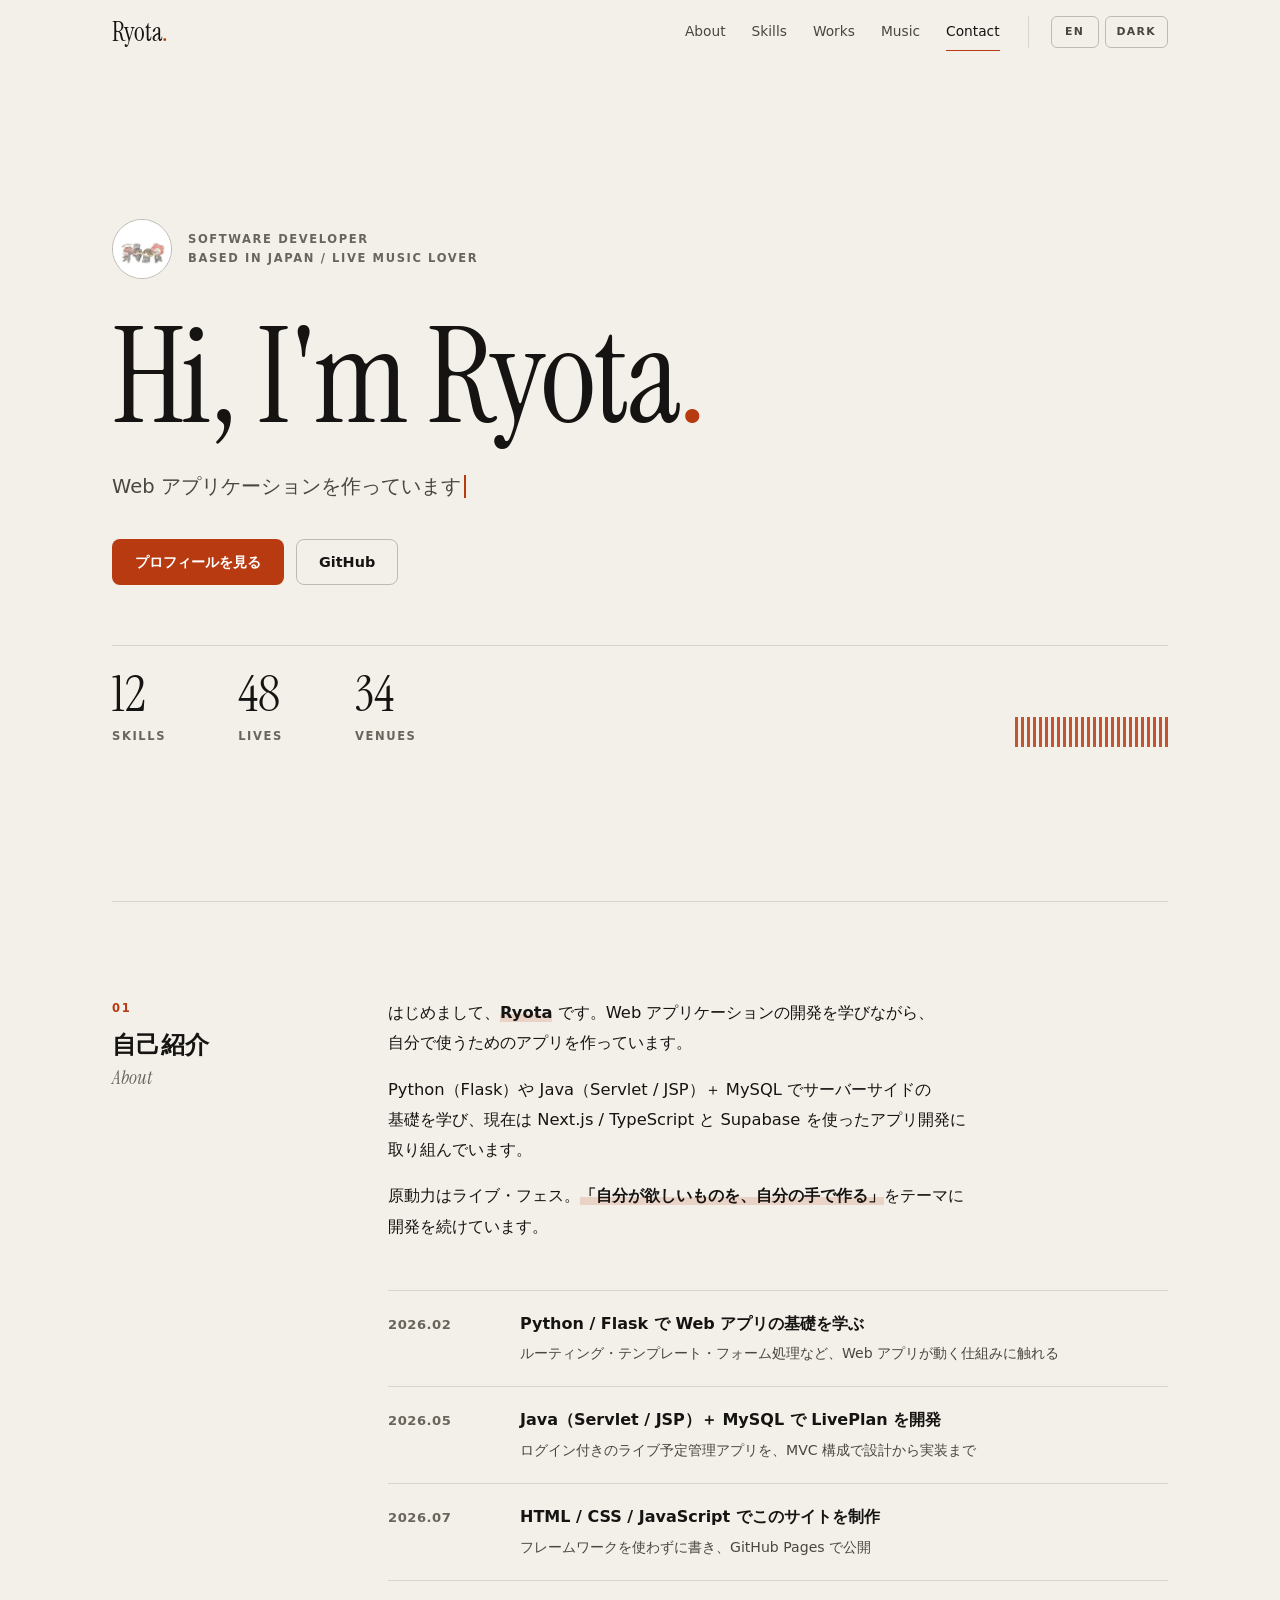
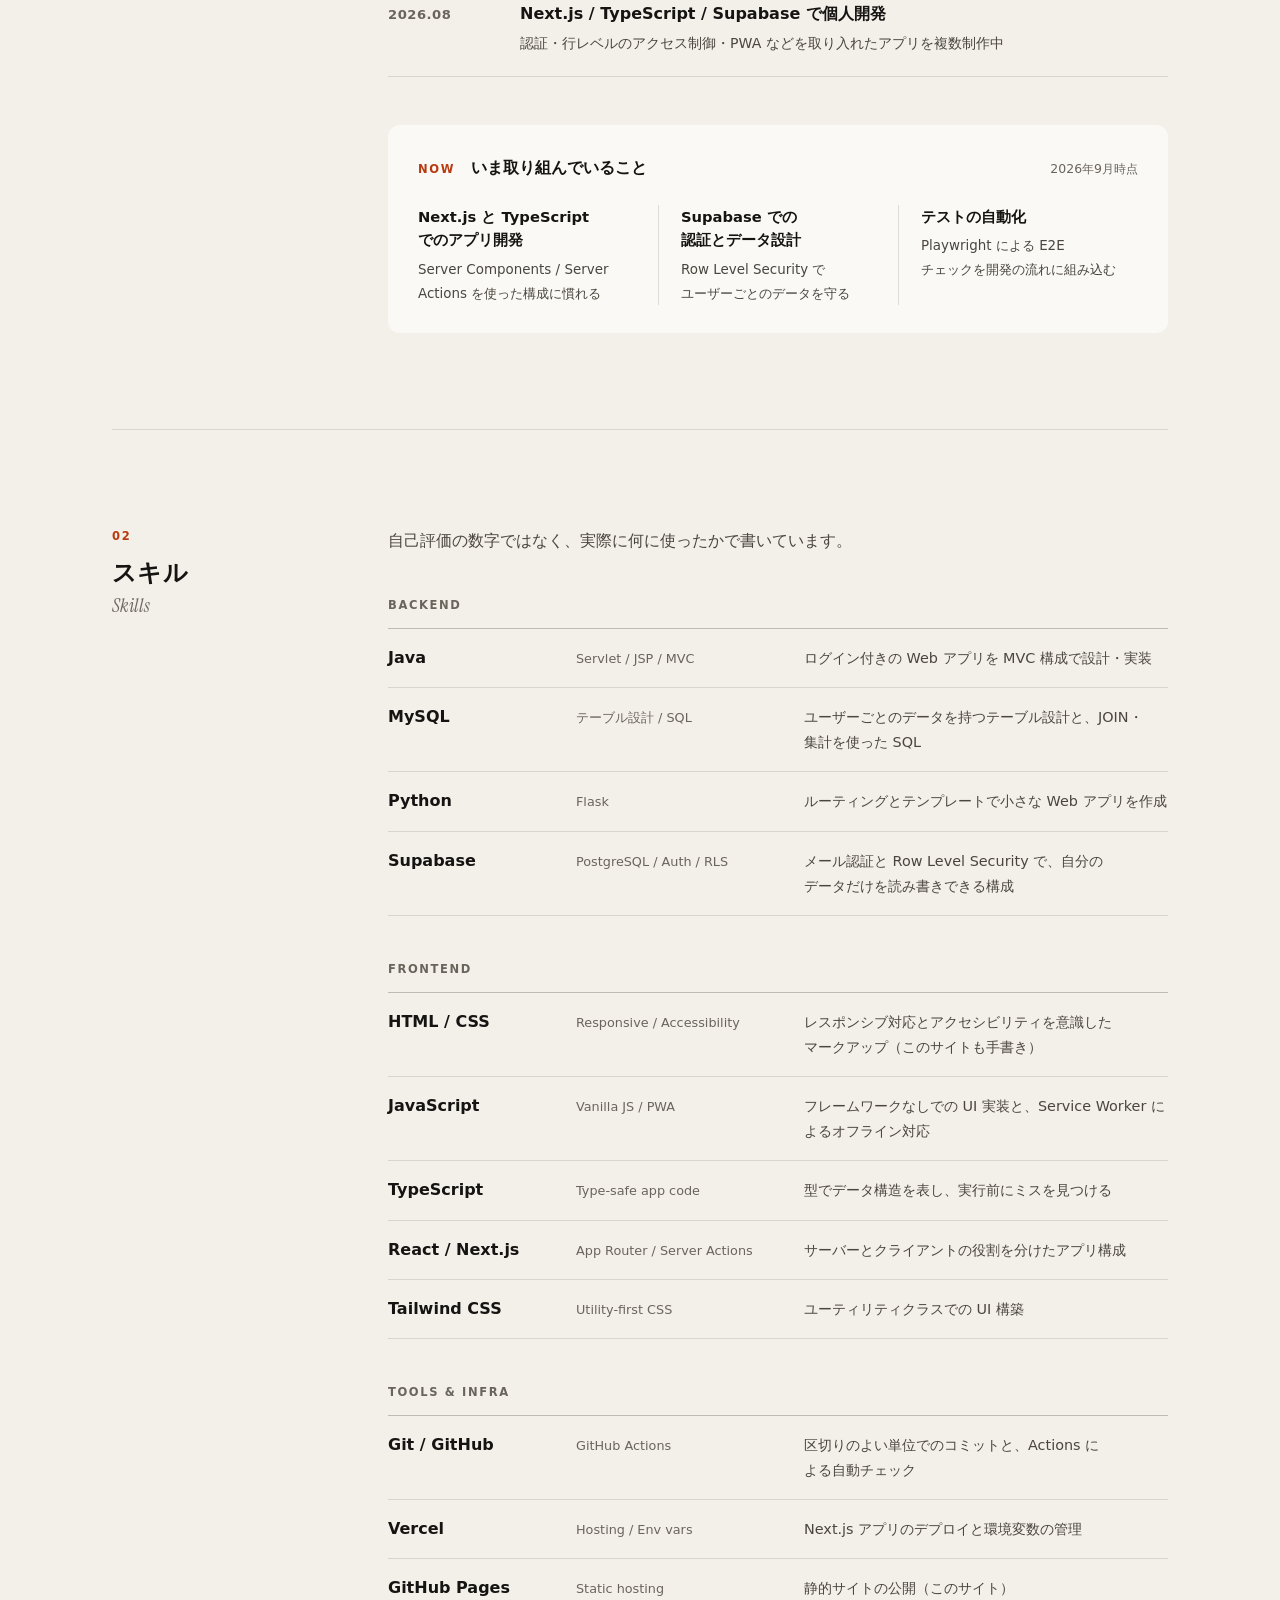
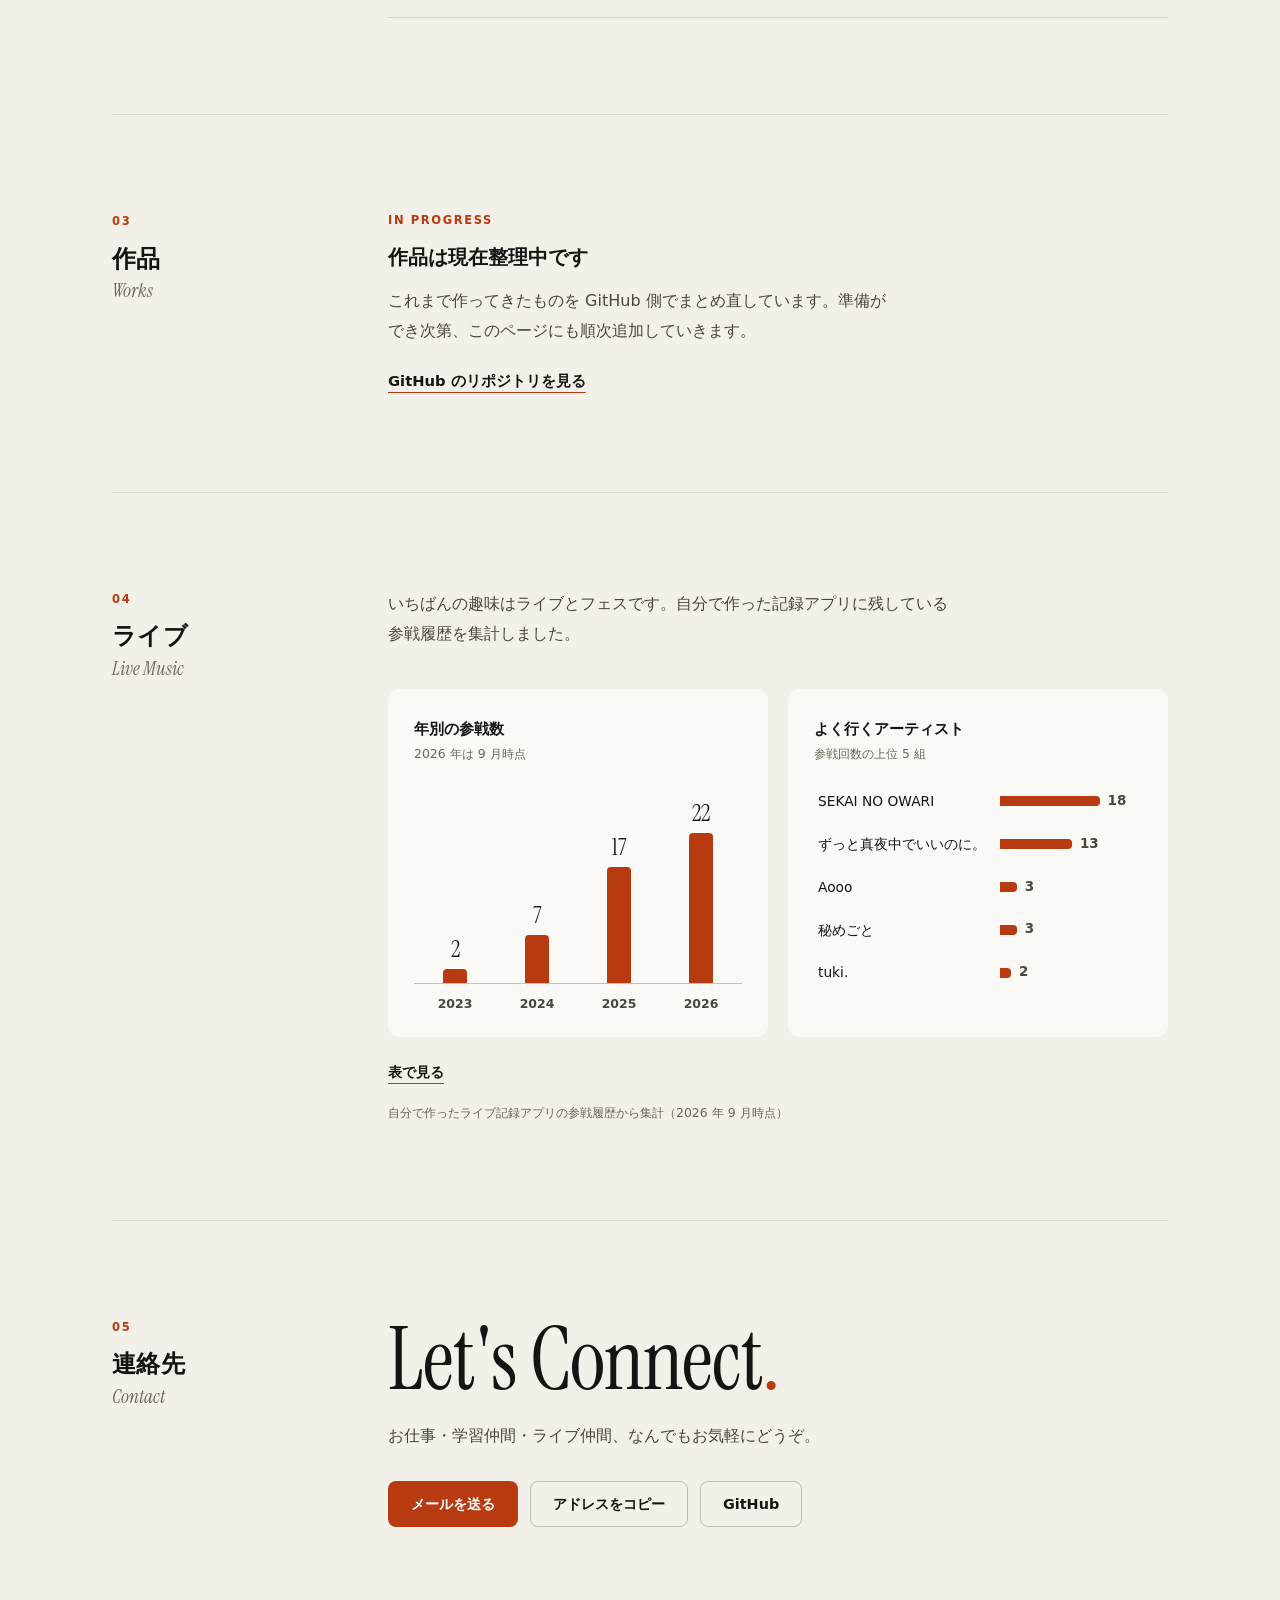
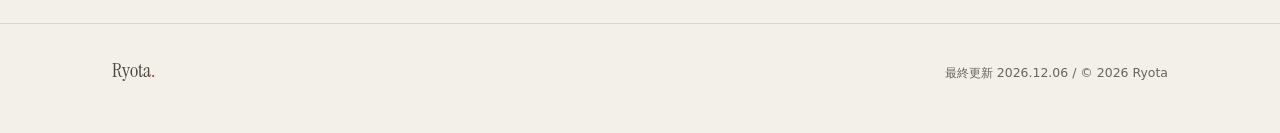
==== commit 9dc0e3b9: "Add new avatar image asset (avatar-120.png)" ====
--- a/index.html
+++ b/index.html
@@ -5,7 +5,7 @@
   <meta name="viewport" content="width=device-width, initial-scale=1.0">
   <title>Ryota | Portfolio</title>
   <meta name="description" content="Ryota のポートフォリオ。Web アプリケーションの開発を学びながら、Next.js / TypeScript / Java で自分が使うためのアプリを作っています。">
-  <meta name="theme-color" content="#0c0914">
+  <meta name="theme-color" content="#0f0e0d">
   <link rel="canonical" href="https://ryota-ender.github.io/">
   <link rel="alternate" hreflang="ja" href="https://ryota-ender.github.io/">
   <link rel="alternate" hreflang="en" href="https://ryota-ender.github.io/?lang=en">
@@ -20,7 +20,7 @@
   <meta property="og:locale" content="ja_JP">
   <meta property="og:locale:alternate" content="en_US">
   <meta name="twitter:card" content="summary_large_image">
-  <link rel="icon" href="data:image/svg+xml,<svg xmlns='http://www.w3.org/2000/svg' viewBox='0 0 100 100'><rect width='100' height='100' rx='24' fill='%230c0914'/><text x='50' y='54' text-anchor='middle' dominant-baseline='central' font-family='Helvetica,Arial,sans-serif' font-size='62' font-weight='700' fill='%23f0eef8'>R</text></svg>">
+  <link rel="icon" href="data:image/svg+xml,<svg xmlns='http://www.w3.org/2000/svg' viewBox='0 0 100 100'><rect width='100' height='100' rx='22' fill='%230f0e0d'/><text x='46' y='55' text-anchor='middle' dominant-baseline='central' font-family='Georgia,Times New Roman,serif' font-size='72' fill='%23f1eee8'>R</text><circle cx='78' cy='74' r='7' fill='%23ff6a3d'/></svg>">
   <link rel="apple-touch-icon" href="assets/avatar.png">
   <script type="application/ld+json">
   {
@@ -50,7 +50,7 @@
   </script>
   <link rel="preconnect" href="https://fonts.googleapis.com">
   <link rel="preconnect" href="https://fonts.gstatic.com" crossorigin>
-  <link href="https://fonts.googleapis.com/css2?family=Syne:wght@700;800&display=swap" rel="stylesheet">
+  <link href="https://fonts.googleapis.com/css2?family=Instrument+Serif:ital@0;1&display=swap" rel="stylesheet">
   <link rel="stylesheet" href="assets/css/style.css">
   <script src="assets/js/content.js" defer></script>
   <script src="assets/js/i18n.js" defer></script>
@@ -58,17 +58,12 @@
 </head>
 <body>
   <a class="skip-link" href="#main" data-i18n="skip">本文へスキップ</a>
-
-  <div class="bg-layer" aria-hidden="true">
-    <div class="aurora"></div>
-    <canvas id="stars"></canvas>
-  </div>
   <div class="progress" id="progress" aria-hidden="true"></div>
 
   <!-- ================= ナビ ================= -->
   <nav class="nav" id="nav" aria-label="メイン" data-i18n-aria="nav_label">
     <div class="container inner">
-      <a class="logo" href="#top">Ryota</a>
+      <a class="logo" href="#top">Ryota<span class="dot" aria-hidden="true">.</span></a>
       <ul class="nav-links">
         <li><a class="nav-link" href="#about">About</a></li>
         <li><a class="nav-link" href="#skills">Skills</a></li>
@@ -78,14 +73,8 @@
         <li><a class="nav-link" href="#contact">Contact</a></li>
       </ul>
       <div class="prefs">
-        <div class="seg" role="group" aria-label="表示言語" data-i18n-aria="lang_label">
-          <button type="button" data-set-lang="ja" lang="ja" aria-pressed="true">JA</button>
-          <button type="button" data-set-lang="en" lang="en" aria-pressed="false">EN</button>
-        </div>
-        <div class="seg" role="group" aria-label="配色" data-i18n-aria="theme_label">
-          <button type="button" data-set-theme="light" aria-pressed="false">LIGHT</button>
-          <button type="button" data-set-theme="dark" aria-pressed="true">DARK</button>
-        </div>
+        <button class="pref-btn" type="button" data-toggle-lang>EN</button>
+        <button class="pref-btn" type="button" data-toggle-theme>LIGHT</button>
       </div>
       <button class="menu-btn" id="menuBtn" type="button" aria-label="メニューを開く" aria-expanded="false" aria-controls="mobileMenu">MENU</button>
     </div>
@@ -98,14 +87,8 @@
         <a href="#career" data-career-link hidden><span class="no">05</span>Career</a>
         <a href="#contact"><span class="no">05</span>Contact</a>
         <div class="prefs">
-          <div class="seg" role="group" aria-label="表示言語" data-i18n-aria="lang_label">
-            <button type="button" data-set-lang="ja" lang="ja" aria-pressed="true">JA</button>
-            <button type="button" data-set-lang="en" lang="en" aria-pressed="false">EN</button>
-          </div>
-          <div class="seg" role="group" aria-label="配色" data-i18n-aria="theme_label">
-            <button type="button" data-set-theme="light" aria-pressed="false">LIGHT</button>
-            <button type="button" data-set-theme="dark" aria-pressed="true">DARK</button>
-          </div>
+          <button class="pref-btn" type="button" data-toggle-lang>EN</button>
+          <button class="pref-btn" type="button" data-toggle-theme>LIGHT</button>
         </div>
       </div>
     </div>
@@ -113,199 +96,190 @@
 
   <!-- ================= ヒーロー ================= -->
   <header class="hero container" id="top">
-    <ul class="status-pills">
-      <li class="pill">Software Developer</li>
-      <li class="pill">Based in Japan</li>
-      <li class="pill">Live Music Lover</li>
-    </ul>
-
-    <div class="avatar">
-      <img src="assets/avatar.png" alt="Ryota のプロフィール画像" data-i18n-alt="avatar_alt" width="148" height="148">
-    </div>
-
-    <h1>Hi, I'm <span class="grad">Ryota</span></h1>
+    <div class="hero-top">
+      <img class="avatar" src="assets/avatar-120.png" alt="Ryota のプロフィール画像" data-i18n-alt="avatar_alt" width="60" height="60">
+      <p class="eyebrow">Software Developer<br>Based in Japan / Live Music Lover</p>
+    </div>
+
+    <h1>Hi, I'm Ryota<span class="dot">.</span></h1>
+
     <p class="tagline">
       <span class="sr-only" id="typeSr">Web アプリケーションを作っています / Next.js / TypeScript / Java / ライブとフェスが原動力です</span>
       <span class="type-caret" id="typeTarget" aria-hidden="true">Web アプリケーションを作っています</span>
     </p>
 
     <div class="cta">
-      <a class="btn btn-grad" id="heroCta" href="#about">プロフィールを見る</a>
+      <a class="btn btn-primary" id="heroCta" href="#about">プロフィールを見る</a>
       <a class="btn btn-ghost" href="https://github.com/ryota-ender" target="_blank" rel="noopener">GitHub</a>
     </div>
 
-    <dl class="hero-stats">
-      <div class="hstat"><dt>SKILLS</dt><dd id="statSkills">12</dd></div>
-      <div class="hstat"><dt>LIVES</dt><dd id="statLives">48</dd></div>
-      <div class="hstat"><dt>VENUES</dt><dd id="statVenues">34</dd></div>
-    </dl>
-
-    <div class="equalizer" id="equalizer" aria-hidden="true"></div>
-
-    <a class="scroll-cue" href="#about" aria-label="下へスクロール" data-i18n-aria="scroll_label">SCROLL</a>
+    <div class="hero-foot">
+      <dl class="hero-stats">
+        <div class="hstat"><dt class="eyebrow">Skills</dt><dd id="statSkills">12</dd></div>
+        <div class="hstat"><dt class="eyebrow">Lives</dt><dd id="statLives">48</dd></div>
+        <div class="hstat"><dt class="eyebrow">Venues</dt><dd id="statVenues">34</dd></div>
+      </dl>
+      <div class="equalizer" id="equalizer" aria-hidden="true"></div>
+    </div>
   </header>
 
   <main class="container" id="main" tabindex="-1">
 
     <!-- ================= About ================= -->
     <section class="block" id="about" aria-labelledby="about-title">
-      <div class="sec-head reveal">
-        <span class="ghost" aria-hidden="true">ABOUT</span>
+      <header class="sec-head reveal">
         <span class="sec-no">01</span>
         <h2 class="sec-title" id="about-title" data-i18n="about_title">自己紹介</h2>
-        <span class="sec-sub">ABOUT ME</span>
-      </div>
-
-      <div class="about-grid">
-        <div class="card about-side reveal">
-          <span class="name-en">Ryota</span>
-          <span class="rule" aria-hidden="true"></span>
-          <span class="role">SOFTWARE DEVELOPER</span>
-          <ul class="tags">
-            <li data-i18n="tag_web">Web アプリ</li>
-            <li data-i18n="tag_db">DB 設計</li>
-            <li data-i18n="tag_fes">フェス好き</li>
-          </ul>
-        </div>
-
-        <div class="card about-main reveal">
+        <span class="sec-en" aria-hidden="true">About</span>
+      </header>
+
+      <div class="sec-body">
+        <div class="prose reveal">
           <p data-i18n="about_p1_html">はじめまして、<span class="hl">Ryota</span> です。Web アプリケーションの開発を学びながら、自分で使うためのアプリを作っています。</p>
           <p data-i18n="about_p2">Python（Flask）や Java（Servlet / JSP）＋ MySQL でサーバーサイドの基礎を学び、現在は Next.js / TypeScript と Supabase を使ったアプリ開発に取り組んでいます。</p>
           <p data-i18n="about_p3_html">原動力はライブ・フェス。<span class="hl">「自分が欲しいものを、自分の手で作る」</span>をテーマに開発を続けています。</p>
-
-          <!-- 年月は content.js ではなくここを直接編集する -->
-          <ol class="timeline" aria-label="これまでの歩み" data-i18n-aria="timeline_label">
-            <li class="tl-item reveal">
-              <time class="step" datetime="2026-02">2026.02</time>
+        </div>
+
+        <!-- 年月はここを直接編集する（英語は i18n.js の tl1_title など） -->
+        <ol class="timeline reveal" aria-label="これまでの歩み" data-i18n-aria="timeline_label">
+          <li class="tl-item">
+            <time datetime="2026-02">2026.02</time>
+            <div>
               <h3 data-i18n="tl1_title">Python / Flask で Web アプリの基礎を学ぶ</h3>
               <p data-i18n="tl1_text">ルーティング・テンプレート・フォーム処理など、Web アプリが動く仕組みに触れる</p>
-            </li>
-            <li class="tl-item reveal">
-              <time class="step" datetime="2026-05">2026.05</time>
+            </div>
+          </li>
+          <li class="tl-item">
+            <time datetime="2026-05">2026.05</time>
+            <div>
               <h3 data-i18n="tl2_title">Java（Servlet / JSP）＋ MySQL で LivePlan を開発</h3>
               <p data-i18n="tl2_text">ログイン付きのライブ予定管理アプリを、MVC 構成で設計から実装まで</p>
-            </li>
-            <li class="tl-item reveal">
-              <time class="step" datetime="2026-07">2026.07</time>
+            </div>
+          </li>
+          <li class="tl-item">
+            <time datetime="2026-07">2026.07</time>
+            <div>
               <h3 data-i18n="tl3_title">HTML / CSS / JavaScript でこのサイトを制作</h3>
               <p data-i18n="tl3_text">フレームワークを使わずに書き、GitHub Pages で公開</p>
-            </li>
-            <li class="tl-item reveal">
-              <time class="step" datetime="2026-08">2026.08</time>
+            </div>
+          </li>
+          <li class="tl-item">
+            <time datetime="2026-08">2026.08</time>
+            <div>
               <h3 data-i18n="tl4_title">Next.js / TypeScript / Supabase で個人開発</h3>
               <p data-i18n="tl4_text">認証・行レベルのアクセス制御・PWA などを取り入れたアプリを複数制作中</p>
-            </li>
-          </ol>
-        </div>
-      </div>
-
-      <div class="card now reveal">
-        <div class="now-head">
-          <span class="label">NOW</span>
-          <h3 data-i18n="now_title">いま取り組んでいること</h3>
-          <span class="now-date" data-i18n="now_date">2026年9月時点</span>
-        </div>
-        <ol class="now-list">
-          <li>
-            <h4 data-i18n="now1_title">Next.js と TypeScript でのアプリ開発</h4>
-            <p data-i18n="now1_text">Server Components / Server Actions を使った構成に慣れる</p>
-          </li>
-          <li>
-            <h4 data-i18n="now2_title">Supabase での認証とデータ設計</h4>
-            <p data-i18n="now2_text">Row Level Security でユーザーごとのデータを守る</p>
-          </li>
-          <li>
-            <h4 data-i18n="now3_title">テストの自動化</h4>
-            <p data-i18n="now3_text">Playwright による E2E チェックを開発の流れに組み込む</p>
+            </div>
           </li>
         </ol>
+
+        <div class="now reveal">
+          <div class="now-head">
+            <span class="eyebrow accent">Now</span>
+            <h3 data-i18n="now_title">いま取り組んでいること</h3>
+            <span class="now-date" data-i18n="now_date">2026年9月時点</span>
+          </div>
+          <ol class="now-list">
+            <li>
+              <h4 data-i18n="now1_title">Next.js と TypeScript でのアプリ開発</h4>
+              <p data-i18n="now1_text">Server Components / Server Actions を使った構成に慣れる</p>
+            </li>
+            <li>
+              <h4 data-i18n="now2_title">Supabase での認証とデータ設計</h4>
+              <p data-i18n="now2_text">Row Level Security でユーザーごとのデータを守る</p>
+            </li>
+            <li>
+              <h4 data-i18n="now3_title">テストの自動化</h4>
+              <p data-i18n="now3_text">Playwright による E2E チェックを開発の流れに組み込む</p>
+            </li>
+          </ol>
+        </div>
       </div>
     </section>
 
     <!-- ================= Skills ================= -->
     <section class="block" id="skills" aria-labelledby="skills-title">
-      <div class="sec-head reveal">
-        <span class="ghost" aria-hidden="true">SKILLS</span>
+      <header class="sec-head reveal">
         <span class="sec-no">02</span>
         <h2 class="sec-title" id="skills-title" data-i18n="skills_title">スキル</h2>
-        <span class="sec-sub">SKILLS</span>
-      </div>
-      <p class="sec-lead reveal" data-i18n="skills_lead">自己評価の数字ではなく、実際に何に使ったかで書いています。</p>
-
-      <div class="skill-groups">
-        <div class="card skill-group reveal">
-          <h3 class="group-title">BACKEND</h3>
+        <span class="sec-en" aria-hidden="true">Skills</span>
+      </header>
+
+      <div class="sec-body">
+        <p class="lead reveal" data-i18n="skills_lead">自己評価の数字ではなく、実際に何に使ったかで書いています。</p>
+
+        <div class="skill-group reveal">
+          <h3 class="group-title eyebrow">Backend</h3>
           <ul class="skill-list">
             <li class="skill-item">
-              <div class="skill-name">Java</div>
-              <div class="skill-tech">Servlet / JSP / MVC</div>
+              <span class="skill-name">Java</span>
+              <span class="skill-tech">Servlet / JSP / MVC</span>
               <p class="skill-use" data-i18n="sk_java">ログイン付きの Web アプリを MVC 構成で設計・実装</p>
             </li>
             <li class="skill-item">
-              <div class="skill-name">MySQL</div>
-              <div class="skill-tech" data-i18n="sk_mysql_tech">テーブル設計 / SQL</div>
+              <span class="skill-name">MySQL</span>
+              <span class="skill-tech" data-i18n="sk_mysql_tech">テーブル設計 / SQL</span>
               <p class="skill-use" data-i18n="sk_mysql">ユーザーごとのデータを持つテーブル設計と、JOIN・集計を使った SQL</p>
             </li>
             <li class="skill-item">
-              <div class="skill-name">Python</div>
-              <div class="skill-tech">Flask</div>
+              <span class="skill-name">Python</span>
+              <span class="skill-tech">Flask</span>
               <p class="skill-use" data-i18n="sk_python">ルーティングとテンプレートで小さな Web アプリを作成</p>
             </li>
             <li class="skill-item">
-              <div class="skill-name">Supabase</div>
-              <div class="skill-tech">PostgreSQL / Auth / RLS</div>
+              <span class="skill-name">Supabase</span>
+              <span class="skill-tech">PostgreSQL / Auth / RLS</span>
               <p class="skill-use" data-i18n="sk_supabase">メール認証と Row Level Security で、自分のデータだけを読み書きできる構成</p>
             </li>
           </ul>
         </div>
 
-        <div class="card skill-group reveal">
-          <h3 class="group-title">FRONTEND</h3>
+        <div class="skill-group reveal">
+          <h3 class="group-title eyebrow">Frontend</h3>
           <ul class="skill-list">
             <li class="skill-item">
-              <div class="skill-name">HTML / CSS</div>
-              <div class="skill-tech">Responsive / Accessibility</div>
+              <span class="skill-name">HTML / CSS</span>
+              <span class="skill-tech">Responsive / Accessibility</span>
               <p class="skill-use" data-i18n="sk_html">レスポンシブ対応とアクセシビリティを意識したマークアップ（このサイトも手書き）</p>
             </li>
             <li class="skill-item">
-              <div class="skill-name">JavaScript</div>
-              <div class="skill-tech">Vanilla JS / PWA</div>
+              <span class="skill-name">JavaScript</span>
+              <span class="skill-tech">Vanilla JS / PWA</span>
               <p class="skill-use" data-i18n="sk_js">フレームワークなしでの UI 実装と、Service Worker によるオフライン対応</p>
             </li>
             <li class="skill-item">
-              <div class="skill-name">TypeScript</div>
-              <div class="skill-tech">Type-safe app code</div>
+              <span class="skill-name">TypeScript</span>
+              <span class="skill-tech">Type-safe app code</span>
               <p class="skill-use" data-i18n="sk_ts">型でデータ構造を表し、実行前にミスを見つける</p>
             </li>
             <li class="skill-item">
-              <div class="skill-name">React / Next.js</div>
-              <div class="skill-tech">App Router / Server Actions</div>
+              <span class="skill-name">React / Next.js</span>
+              <span class="skill-tech">App Router / Server Actions</span>
               <p class="skill-use" data-i18n="sk_next">サーバーとクライアントの役割を分けたアプリ構成</p>
             </li>
             <li class="skill-item">
-              <div class="skill-name">Tailwind CSS</div>
-              <div class="skill-tech">Utility-first CSS</div>
+              <span class="skill-name">Tailwind CSS</span>
+              <span class="skill-tech">Utility-first CSS</span>
               <p class="skill-use" data-i18n="sk_tailwind">ユーティリティクラスでの UI 構築</p>
             </li>
           </ul>
         </div>
 
-        <div class="card skill-group reveal">
-          <h3 class="group-title">TOOLS &amp; INFRA</h3>
+        <div class="skill-group reveal">
+          <h3 class="group-title eyebrow">Tools &amp; Infra</h3>
           <ul class="skill-list">
             <li class="skill-item">
-              <div class="skill-name">Git / GitHub</div>
-              <div class="skill-tech">GitHub Actions</div>
+              <span class="skill-name">Git / GitHub</span>
+              <span class="skill-tech">GitHub Actions</span>
               <p class="skill-use" data-i18n="sk_git">区切りのよい単位でのコミットと、Actions による自動チェック</p>
             </li>
             <li class="skill-item">
-              <div class="skill-name">Vercel</div>
-              <div class="skill-tech">Hosting / Env vars</div>
+              <span class="skill-name">Vercel</span>
+              <span class="skill-tech">Hosting / Env vars</span>
               <p class="skill-use" data-i18n="sk_vercel">Next.js アプリのデプロイと環境変数の管理</p>
             </li>
             <li class="skill-item">
-              <div class="skill-name">GitHub Pages</div>
-              <div class="skill-tech">Static hosting</div>
+              <span class="skill-name">GitHub Pages</span>
+              <span class="skill-tech">Static hosting</span>
               <p class="skill-use" data-i18n="sk_pages">静的サイトの公開（このサイト）</p>
             </li>
           </ul>
@@ -315,108 +289,110 @@
 
     <!-- ================= Works ================= -->
     <section class="block" id="works" aria-labelledby="works-title">
-      <div class="sec-head reveal">
-        <span class="ghost" aria-hidden="true">WORKS</span>
+      <header class="sec-head reveal">
         <span class="sec-no">03</span>
         <h2 class="sec-title" id="works-title" data-i18n="works_title">作品</h2>
-        <span class="sec-sub">WORKS</span>
-      </div>
-
-      <!-- 作品は assets/js/content.js の works に書くとここに並ぶ -->
-      <div class="works-list" id="worksList" hidden></div>
-
-      <div class="card works-lead reveal" id="worksEmpty">
-        <span class="label">IN PROGRESS</span>
-        <h3 data-i18n="works_empty_title">作品は現在整理中です</h3>
-        <p data-i18n="works_empty_text">これまで作ってきたものを GitHub 側でまとめ直しています。準備ができ次第、このページにも順次追加していきます。</p>
-        <a class="btn btn-ghost" href="https://github.com/ryota-ender?tab=repositories" target="_blank" rel="noopener" data-i18n="works_empty_btn">GitHub のリポジトリを見る</a>
+        <span class="sec-en" aria-hidden="true">Works</span>
+      </header>
+
+      <div class="sec-body">
+        <!-- 作品は assets/js/content.js の works に書くとここに並ぶ -->
+        <div class="works-list" id="worksList" hidden></div>
+
+        <div class="works-empty reveal" id="worksEmpty">
+          <p class="eyebrow accent">In progress</p>
+          <h3 data-i18n="works_empty_title">作品は現在整理中です</h3>
+          <p data-i18n="works_empty_text">これまで作ってきたものを GitHub 側でまとめ直しています。準備ができ次第、このページにも順次追加していきます。</p>
+          <a class="text-link" href="https://github.com/ryota-ender?tab=repositories" target="_blank" rel="noopener" data-i18n="works_empty_btn">GitHub のリポジトリを見る</a>
+        </div>
       </div>
     </section>
 
     <!-- ================= Music ================= -->
     <section class="block" id="music" aria-labelledby="music-title">
-      <div class="sec-head reveal">
-        <span class="ghost" aria-hidden="true">MUSIC</span>
+      <header class="sec-head reveal">
         <span class="sec-no">04</span>
         <h2 class="sec-title" id="music-title" data-i18n="music_title">ライブ</h2>
-        <span class="sec-sub">LIVE MUSIC</span>
-      </div>
-      <p class="sec-lead reveal" data-i18n="music_lead">いちばんの趣味はライブとフェスです。自分で作った記録アプリに残している参戦履歴を集計しました。</p>
-
-      <div class="music-grid">
-        <figure class="card viz reveal">
-          <figcaption>
-            <h3 data-i18n="music_year_title">年別の参戦数</h3>
-            <p class="viz-sub" id="yearNote"></p>
-          </figcaption>
-          <div class="cols" id="yearCols"></div>
-          <div class="col-labels" id="yearLabels" aria-hidden="true"></div>
-        </figure>
-
-        <figure class="card viz reveal">
-          <figcaption>
-            <h3 data-i18n="music_artist_title">よく行くアーティスト</h3>
-            <p class="viz-sub" data-i18n="music_artist_sub">参戦回数の上位 5 組</p>
-          </figcaption>
-          <ol class="bars" id="artistBars"></ol>
-        </figure>
-      </div>
-
-      <details class="viz-table reveal">
-        <summary><span class="when-closed" data-i18n="table_open">表で見る</span><span class="when-open" data-i18n="table_close">表を閉じる</span></summary>
-        <div class="viz-tables">
-          <table>
-            <caption data-i18n="music_year_title">年別の参戦数</caption>
-            <thead><tr><th scope="col" data-i18n="th_year">年</th><th scope="col" class="num" data-i18n="th_count">公演数</th></tr></thead>
-            <tbody id="yearTbody"></tbody>
-          </table>
-          <table>
-            <caption data-i18n="music_artist_title">よく行くアーティスト</caption>
-            <thead><tr><th scope="col" data-i18n="th_artist">アーティスト</th><th scope="col" class="num" data-i18n="th_count">公演数</th></tr></thead>
-            <tbody id="artistTbody"></tbody>
-          </table>
-        </div>
-      </details>
-      <p class="viz-source" id="musicSource"></p>
+        <span class="sec-en" aria-hidden="true">Live Music</span>
+      </header>
+
+      <div class="sec-body">
+        <p class="lead reveal" data-i18n="music_lead">いちばんの趣味はライブとフェスです。自分で作った記録アプリに残している参戦履歴を集計しました。</p>
+
+        <div class="music-grid">
+          <figure class="viz reveal">
+            <figcaption>
+              <h3 data-i18n="music_year_title">年別の参戦数</h3>
+              <p class="viz-sub" id="yearNote"></p>
+            </figcaption>
+            <div class="cols" id="yearCols"></div>
+            <div class="col-labels" id="yearLabels" aria-hidden="true"></div>
+          </figure>
+
+          <figure class="viz reveal">
+            <figcaption>
+              <h3 data-i18n="music_artist_title">よく行くアーティスト</h3>
+              <p class="viz-sub" data-i18n="music_artist_sub">参戦回数の上位 5 組</p>
+            </figcaption>
+            <ol class="bars" id="artistBars"></ol>
+          </figure>
+        </div>
+
+        <details class="viz-table reveal">
+          <summary><span class="when-closed" data-i18n="table_open">表で見る</span><span class="when-open" data-i18n="table_close">表を閉じる</span></summary>
+          <div class="viz-tables">
+            <table>
+              <caption data-i18n="music_year_title">年別の参戦数</caption>
+              <thead><tr><th scope="col" data-i18n="th_year">年</th><th scope="col" class="num" data-i18n="th_count">公演数</th></tr></thead>
+              <tbody id="yearTbody"></tbody>
+            </table>
+            <table>
+              <caption data-i18n="music_artist_title">よく行くアーティスト</caption>
+              <thead><tr><th scope="col" data-i18n="th_artist">アーティスト</th><th scope="col" class="num" data-i18n="th_count">公演数</th></tr></thead>
+              <tbody id="artistTbody"></tbody>
+            </table>
+          </div>
+        </details>
+        <p class="viz-source" id="musicSource"></p>
+      </div>
     </section>
 
     <!-- ================= Career（content.js にデータがあるときだけ表示） ================= -->
     <section class="block" id="career" aria-labelledby="career-title" hidden>
-      <div class="sec-head reveal">
-        <span class="ghost" aria-hidden="true">CAREER</span>
+      <header class="sec-head reveal">
         <span class="sec-no">05</span>
         <h2 class="sec-title" id="career-title" data-i18n="career_sec">経歴・資格</h2>
-        <span class="sec-sub">CAREER</span>
-      </div>
-      <div class="career-grid">
-        <div class="card career-card reveal" id="careerBox" hidden>
-          <h3 data-i18n="career_title">経歴</h3>
+        <span class="sec-en" aria-hidden="true">Career</span>
+      </header>
+
+      <div class="sec-body">
+        <div class="career-block reveal" id="careerBox" hidden>
+          <h3 class="eyebrow" data-i18n="career_title">経歴</h3>
           <ol class="career-list" id="careerList"></ol>
         </div>
-        <div class="card career-card reveal" id="certBox" hidden>
-          <h3 data-i18n="certs_title">資格</h3>
+        <div class="career-block reveal" id="certBox" hidden>
+          <h3 class="eyebrow" data-i18n="certs_title">資格</h3>
           <ul class="cert-list" id="certList"></ul>
         </div>
-      </div>
-      <p class="career-resume" id="resumeBox" hidden>
-        <a class="btn btn-ghost" id="resumeLink" href="#career" target="_blank" rel="noopener" data-i18n="resume_btn">職務経歴書（PDF）を見る</a>
-      </p>
+        <p class="career-resume" id="resumeBox" hidden>
+          <a class="text-link" id="resumeLink" href="#career" target="_blank" rel="noopener" data-i18n="resume_btn">職務経歴書（PDF）を見る</a>
+        </p>
+      </div>
     </section>
 
     <!-- ================= Contact ================= -->
     <section class="block" id="contact" aria-labelledby="contact-title">
-      <div class="sec-head reveal">
-        <span class="ghost" aria-hidden="true">CONTACT</span>
+      <header class="sec-head reveal">
         <span class="sec-no">05</span>
         <h2 class="sec-title" id="contact-title" data-i18n="contact_title">連絡先</h2>
-        <span class="sec-sub">CONTACT</span>
-      </div>
-
-      <div class="card contact-card reveal">
-        <h3>Let's Connect</h3>
-        <p data-i18n="contact_text">お仕事・学習仲間・ライブ仲間、なんでもお気軽にどうぞ。</p>
+        <span class="sec-en" aria-hidden="true">Contact</span>
+      </header>
+
+      <div class="sec-body reveal">
+        <p class="contact-title">Let's Connect<span class="dot">.</span></p>
+        <p class="contact-text" data-i18n="contact_text">お仕事・学習仲間・ライブ仲間、なんでもお気軽にどうぞ。</p>
         <div class="contact-links">
-          <a class="btn btn-grad" id="mailLink" href="#contact" data-i18n="contact_mail">メールを送る</a>
+          <a class="btn btn-primary" id="mailLink" href="#contact" data-i18n="contact_mail">メールを送る</a>
           <button class="btn btn-ghost" id="copyMail" type="button" data-i18n="contact_copy">アドレスをコピー</button>
           <a class="btn btn-ghost" href="https://github.com/ryota-ender" target="_blank" rel="noopener">GitHub</a>
         </div>
@@ -428,7 +404,7 @@
 
   <footer>
     <div class="container inner">
-      <span class="f-logo">Ryota</span>
+      <span class="f-logo">Ryota<span class="dot">.</span></span>
       <span><span id="updatedWrap" hidden><span data-i18n="updated">最終更新</span> <time id="updated"></time> / </span>&copy; 2026 Ryota</span>
     </div>
   </footer>
--- a/assets/css/style.css
+++ b/assets/css/style.css
@@ -1,115 +1,79 @@
 /* ============================================================
    Ryota Portfolio — style.css
-   方針: 絵文字・アイコンは使わない。文字・数値・罫線・余白で構成する。
+   方針: 絵文字・アイコンは使わない。
+         色はアクセント 1 色（オレンジ）だけ。装飾は文字組み・余白・罫線で付ける。
+         英字の大きな表示は Instrument Serif、日本語と小さいラベルは OS 標準のゴシック。
    ============================================================ */
 
 /* ---------- テーマ（ダーク基準。ライトは OS 設定か手動切り替えで上書き） ---------- */
 :root {
   color-scheme: dark;
-  --bg: #0c0914;
-  --bg-2: #151021;
-  --panel: rgba(22, 17, 36, 0.72);
-  --panel-solid: #1a1528;
-  --border: rgba(255, 255, 255, 0.08);
-  --border-strong: rgba(255, 255, 255, 0.16);
-  --border-hover: rgba(255, 255, 255, 0.32);
-  --fill: rgba(255, 255, 255, 0.04);
-  --fill-hover: rgba(255, 255, 255, 0.09);
-  --text: #f0eef8;
-  --text-2: #aaa5c0;
-  --text-3: #8c87a3;           /* 背景・カードどちらに対しても 5:1 以上 */
-  --violet: #a78bfa;
-  --cyan: #22d3ee;
-  --pink: #f472b6;
-  --grad: linear-gradient(120deg, #a78bfa, #22d3ee 55%, #f472b6);
-  --on-grad: #0c0914;          /* 明るいグラデーションの上は暗い文字（白だと 2:1 を切る） */
-  --glow: rgba(139, 92, 246, 0.42);
-  --nav-bg: rgba(12, 9, 20, 0.62);
-  --nav-bg-scrolled: rgba(12, 9, 20, 0.88);
-  --ghost-stroke: rgba(255, 255, 255, 0.07);
-  --aurora-a: rgba(167, 139, 250, 0.2);
-  --aurora-b: rgba(34, 211, 238, 0.12);
-  --star: #ffffff;
-  --star-alpha: 1;
-  --shadow: 0 20px 60px rgba(0, 0, 0, 0.5);
-  --inset: inset 0 1px 0 rgba(255, 255, 255, 0.05);
-  --scroll-thumb: #2c2544;
-  --chart-bar: #8f6ff2;        /* dataviz バリデータ通過（dark / surface #1a1528） */
-  --chart-base: rgba(255, 255, 255, 0.16);
+  --bg: #0f0e0d;
+  --surface: #171614;
+  --surface-2: #1f1d1a;
+  --text: #f1eee8;
+  --text-2: #b3ada3;
+  --text-3: #8e897f;           /* どの面に対しても 4.8:1 以上 */
+  --border: rgba(241, 238, 232, 0.1);
+  --border-strong: rgba(241, 238, 232, 0.2);
+  --accent: #ff6a3d;           /* 文字としても 5.9:1 以上 */
+  --on-accent: #0f0e0d;
+  --chart: #f05a2a;            /* dataviz バリデータ通過（dark / surface #171614） */
+  --nav-bg: rgba(15, 14, 13, 0.82);
+  --shadow: 0 16px 40px rgba(0, 0, 0, 0.45);
+  --scroll-thumb: #34312d;
+  --mark: rgba(255, 106, 61, 0.28);
+  --avatar-filter: brightness(0.88);
+  --avatar-blend: normal;
 
   --font-body: system-ui, -apple-system, "Segoe UI", "Hiragino Sans", "Hiragino Kaku Gothic ProN", "Noto Sans JP", "Yu Gothic UI", "Yu Gothic", Meiryo, sans-serif;
-  --font-en: "Syne", system-ui, -apple-system, "Segoe UI", "Hiragino Sans", "Noto Sans JP", sans-serif;
+  --font-display: "Instrument Serif", "Iowan Old Style", "Times New Roman", serif;
   --ease: cubic-bezier(0.22, 1, 0.36, 1);
-  --radius: 20px;
+  --radius: 12px;
+  --nav-h: 64px;
 }
 
 @media (prefers-color-scheme: light) {
   :root:not([data-theme="dark"]) {
     color-scheme: light;
-    --bg: #f6f5fa;
-    --bg-2: #ffffff;
-    --panel: rgba(255, 255, 255, 0.74);
-    --panel-solid: #ffffff;
-    --border: rgba(22, 18, 31, 0.09);
-    --border-strong: rgba(22, 18, 31, 0.16);
-    --border-hover: rgba(22, 18, 31, 0.3);
-    --fill: rgba(22, 18, 31, 0.035);
-    --fill-hover: rgba(22, 18, 31, 0.07);
-    --text: #16121f;
-    --text-2: #474159;
-    --text-3: #655f78;
-    --violet: #6d4fd8;
-    --cyan: #0e7490;
-    --pink: #be185d;
-    --grad: linear-gradient(120deg, #6d4fd8, #0e7490 55%, #be185d);
-    --on-grad: #ffffff;
-    --glow: rgba(109, 79, 216, 0.28);
-    --nav-bg: rgba(246, 245, 250, 0.7);
-    --nav-bg-scrolled: rgba(246, 245, 250, 0.92);
-    --ghost-stroke: rgba(22, 18, 31, 0.09);
-    --aurora-a: rgba(109, 79, 216, 0.13);
-    --aurora-b: rgba(14, 116, 144, 0.09);
-    --star: #6d4fd8;
-    --star-alpha: 0.35;
-    --shadow: 0 18px 50px rgba(40, 30, 80, 0.12);
-    --inset: inset 0 1px 0 rgba(255, 255, 255, 0.7);
-    --scroll-thumb: #cfcbe0;
-    --chart-bar: #6d4fd8;      /* dataviz バリデータ通過（light / surface #ffffff） */
-    --chart-base: rgba(22, 18, 31, 0.18);
+    --bg: #f3f0e9;
+    --surface: #fbf9f5;
+    --surface-2: #ebe7de;
+    --text: #161412;
+    --text-2: #4a463f;
+    --text-3: #6a655c;
+    --border: rgba(22, 20, 18, 0.12);
+    --border-strong: rgba(22, 20, 18, 0.24);
+    --accent: #b83a10;
+    --on-accent: #ffffff;
+    --chart: #b83a10;          /* dataviz バリデータ通過（light / surface #fbf9f5） */
+    --nav-bg: rgba(243, 240, 233, 0.86);
+    --shadow: 0 16px 40px rgba(60, 40, 20, 0.12);
+    --scroll-thumb: #cfc9bd;
+    --mark: rgba(184, 58, 16, 0.16);
+    --avatar-filter: none;
+    --avatar-blend: multiply;  /* 白背景のイラストを紙色になじませる */
   }
 }
 :root[data-theme="light"] {
   color-scheme: light;
-  --bg: #f6f5fa;
-  --bg-2: #ffffff;
-  --panel: rgba(255, 255, 255, 0.74);
-  --panel-solid: #ffffff;
-  --border: rgba(22, 18, 31, 0.09);
-  --border-strong: rgba(22, 18, 31, 0.16);
-  --border-hover: rgba(22, 18, 31, 0.3);
-  --fill: rgba(22, 18, 31, 0.035);
-  --fill-hover: rgba(22, 18, 31, 0.07);
-  --text: #16121f;
-  --text-2: #474159;
-  --text-3: #655f78;
-  --violet: #6d4fd8;
-  --cyan: #0e7490;
-  --pink: #be185d;
-  --grad: linear-gradient(120deg, #6d4fd8, #0e7490 55%, #be185d);
-  --on-grad: #ffffff;
-  --glow: rgba(109, 79, 216, 0.28);
-  --nav-bg: rgba(246, 245, 250, 0.7);
-  --nav-bg-scrolled: rgba(246, 245, 250, 0.92);
-  --ghost-stroke: rgba(22, 18, 31, 0.09);
-  --aurora-a: rgba(109, 79, 216, 0.13);
-  --aurora-b: rgba(14, 116, 144, 0.09);
-  --star: #6d4fd8;
-  --star-alpha: 0.35;
-  --shadow: 0 18px 50px rgba(40, 30, 80, 0.12);
-  --inset: inset 0 1px 0 rgba(255, 255, 255, 0.7);
-  --scroll-thumb: #cfcbe0;
-  --chart-bar: #6d4fd8;
-  --chart-base: rgba(22, 18, 31, 0.18);
+  --bg: #f3f0e9;
+  --surface: #fbf9f5;
+  --surface-2: #ebe7de;
+  --text: #161412;
+  --text-2: #4a463f;
+  --text-3: #6a655c;
+  --border: rgba(22, 20, 18, 0.12);
+  --border-strong: rgba(22, 20, 18, 0.24);
+  --accent: #b83a10;
+  --on-accent: #ffffff;
+  --chart: #b83a10;
+  --nav-bg: rgba(243, 240, 233, 0.86);
+  --shadow: 0 16px 40px rgba(60, 40, 20, 0.12);
+  --scroll-thumb: #cfc9bd;
+  --mark: rgba(184, 58, 16, 0.16);
+  --avatar-filter: none;
+  --avatar-blend: multiply;
 }
 
 /* ---------- ベース ---------- */
@@ -118,27 +82,29 @@
 html { scroll-behavior: smooth; -webkit-text-size-adjust: 100%; overflow-x: clip; }
 body {
   font-family: var(--font-body);
+  font-size: 16px;
+  line-height: 1.85;
   background: var(--bg);
   color: var(--text);
-  line-height: 1.9;
-  overflow-x: hidden;
   overflow-wrap: break-word;
-  font-variant-numeric: lining-nums; /* Syne の数字は既定だとオールドスタイル（0 が小さい）になるため */
+  font-variant-numeric: lining-nums;
   -webkit-font-smoothing: antialiased;
-}
-/* 日本語は文節で改行する（対応ブラウザのみ。非対応では通常の改行） */
+  transition: background-color 0.3s, color 0.3s;
+}
+/* 日本語は文節で改行する（対応ブラウザのみ） */
 body:lang(ja) { word-break: auto-phrase; }
 p, li, dd, figcaption { text-wrap: pretty; }
-h1, h2, h3, h4 { text-wrap: balance; }
+h1, h2, h3, h4 { font-weight: 700; text-wrap: balance; }
 img { display: block; max-width: 100%; }
+a { color: inherit; }
 button { font: inherit; color: inherit; }
 
-::selection { background: var(--glow); }
+::selection { background: var(--mark); }
 ::-webkit-scrollbar { width: 9px; }
 ::-webkit-scrollbar-track { background: var(--bg); }
 ::-webkit-scrollbar-thumb { background: var(--scroll-thumb); border-radius: 99px; }
 a, button { -webkit-tap-highlight-color: transparent; }
-:focus-visible { outline: 2px solid var(--cyan); outline-offset: 3px; border-radius: 4px; }
+:focus-visible { outline: 2px solid var(--accent); outline-offset: 3px; border-radius: 4px; }
 
 .sr-only {
   position: absolute;
@@ -156,28 +122,17 @@
   left: 10px;
   z-index: 1000;
   padding: 10px 18px;
-  border-radius: 999px;
-  background: var(--panel-solid);
   border: 1px solid var(--border-strong);
+  border-radius: 8px;
+  background: var(--surface);
   color: var(--text);
-  font-weight: 700;
+  font-weight: 600;
   font-size: 0.85rem;
   text-decoration: none;
   translate: 0 -170%;
   transition: translate 0.2s var(--ease);
 }
 .skip-link:focus { translate: 0 0; }
-
-/* ---------- 背景（静的。アニメーションはさせない） ---------- */
-.bg-layer { position: fixed; inset: 0; z-index: -1; overflow: hidden; pointer-events: none; }
-.aurora {
-  position: absolute;
-  inset: -10%;
-  background:
-    radial-gradient(38% 42% at 20% 22%, var(--aurora-a), transparent 70%),
-    radial-gradient(34% 38% at 80% 74%, var(--aurora-b), transparent 70%);
-}
-#stars { position: absolute; inset: 0; width: 100%; height: 100%; }
 
 .progress {
   position: fixed;
@@ -186,109 +141,98 @@
   z-index: 200;
   width: 100%;
   height: 2px;
-  background: var(--grad);
+  background: var(--accent);
   transform: scaleX(0);
   transform-origin: 0 50%;
 }
 
-.container { max-width: 1040px; margin: 0 auto; padding: 0 24px; }
+.container { max-width: 1120px; margin: 0 auto; padding: 0 32px; }
+
+/* 小さいラベル（英字は大文字・字間広め。幅の広い書体は小さく使わない） */
+.eyebrow {
+  color: var(--text-3);
+  font-size: 0.72rem;
+  font-weight: 600;
+  letter-spacing: 0.14em;
+  line-height: 1.7;
+  text-transform: uppercase;
+}
+.eyebrow.accent { color: var(--accent); }
+
+.text-link {
+  display: inline-block;
+  font-weight: 600;
+  font-size: 0.92rem;
+  text-decoration: underline;
+  text-decoration-thickness: 1px;
+  text-decoration-color: var(--accent);
+  text-underline-offset: 6px;
+  transition: color 0.2s;
+}
+.text-link:hover { color: var(--accent); }
 
 /* ---------- ナビ ---------- */
 .nav {
   position: sticky;
   top: 0;
   z-index: 100;
-  backdrop-filter: blur(16px);
-  -webkit-backdrop-filter: blur(16px);
   background: var(--nav-bg);
+  backdrop-filter: blur(12px);
+  -webkit-backdrop-filter: blur(12px);
   border-bottom: 1px solid transparent;
-  transition: border-color 0.3s, background 0.3s;
-}
-.nav.scrolled { border-color: var(--border); background: var(--nav-bg-scrolled); }
-.nav .inner { display: flex; align-items: center; gap: 14px; padding-top: 14px; padding-bottom: 14px; }
+  transition: border-color 0.3s, background-color 0.3s;
+}
+.nav.scrolled { border-color: var(--border); }
+.nav .inner { display: flex; align-items: center; gap: 28px; height: var(--nav-h); }
 .logo {
   margin-right: auto;
-  font-family: var(--font-en);
-  font-weight: 800;
-  font-size: 1.2rem;
-  letter-spacing: 0.04em;
+  color: var(--text);
+  font-family: var(--font-display);
+  font-size: 1.65rem;
+  line-height: 1;
   text-decoration: none;
-  background: var(--grad);
-  -webkit-background-clip: text;
-  background-clip: text;
-  color: transparent;
-}
-.nav-links { display: flex; gap: 2px; list-style: none; }
+}
+.logo .dot, .dot { color: var(--accent); }
+.nav-links { display: flex; gap: 26px; list-style: none; }
 .nav-link {
   position: relative;
   display: block;
-  padding: 7px 12px;
-  border-radius: 999px;
+  padding: 6px 0;
   color: var(--text-2);
-  font-size: 0.84rem;
-  font-weight: 700;
+  font-size: 0.86rem;
+  font-weight: 500;
   text-decoration: none;
-  transition: color 0.2s, background 0.2s;
-}
-.nav-link:hover { color: var(--text); background: var(--fill-hover); }
-.nav-link[aria-current="true"] { color: var(--text); }
+  transition: color 0.2s;
+}
+.nav-link:hover, .nav-link[aria-current="true"] { color: var(--text); }
 .nav-link[aria-current="true"]::after {
   content: "";
   position: absolute;
-  left: 50%;
-  bottom: 1px;
-  translate: -50%;
-  width: 14px;
-  height: 2px;
-  border-radius: 2px;
-  background: var(--grad);
-}
-
-/* 言語・配色の切り替え（文字だけのセグメント） */
-.prefs { display: flex; gap: 8px; }
-.seg {
-  display: inline-flex;
-  padding: 2px;
+  left: 0;
+  right: 0;
+  bottom: 0;
+  height: 1px;
+  background: var(--accent);
+}
+
+/* 言語・配色の切り替え（押すと切り替わる先を文字で表示） */
+.prefs { display: flex; gap: 6px; padding-left: 22px; border-left: 1px solid var(--border); }
+.pref-btn, .menu-btn {
+  height: 32px;
+  padding: 0 11px;
   border: 1px solid var(--border-strong);
-  border-radius: 999px;
-  background: var(--fill);
-}
-.seg button {
-  padding: 5px 9px;
-  border: 0;
-  border-radius: 999px;
+  border-radius: 6px;
   background: none;
-  color: var(--text-3);
-  font-family: var(--font-en);
-  font-size: 0.62rem;
-  font-weight: 800;
+  color: var(--text-2);
+  font-size: 0.68rem;
+  font-weight: 600;
   letter-spacing: 0.12em;
-  line-height: 1.4;
   cursor: pointer;
-  transition: color 0.2s, background 0.2s;
-}
-.seg button:hover { color: var(--text); }
-.seg button[aria-pressed="true"] { color: var(--text); background: var(--fill-hover); }
-
-.menu-btn {
-  display: none;
-  align-items: center;
-  justify-content: center;
-  min-width: 76px;
-  height: 38px;
-  padding: 0 16px;
-  border: 1px solid var(--border-strong);
-  border-radius: 999px;
-  background: var(--fill);
-  color: var(--text-2);
-  font-family: var(--font-en);
-  font-size: 0.7rem;
-  font-weight: 800;
-  letter-spacing: 0.16em;
-  cursor: pointer;
-  transition: color 0.25s, background 0.25s, border-color 0.25s;
-}
-.menu-btn:hover, .menu-btn.open { color: var(--text); background: var(--fill-hover); border-color: var(--border-hover); }
+  transition: color 0.2s, border-color 0.2s, background-color 0.2s;
+}
+.pref-btn { min-width: 48px; }
+.pref-btn:hover, .menu-btn:hover, .menu-btn.open { color: var(--text); border-color: var(--text-3); }
+.menu-btn { display: none; min-width: 72px; color: var(--text); }
 
 .mobile-menu {
   display: none;
@@ -302,362 +246,204 @@
 .mobile-menu a {
   display: flex;
   align-items: baseline;
-  gap: 12px;
-  padding: 14px 4px;
+  gap: 14px;
+  padding: 14px 0;
   border-top: 1px solid var(--border);
   color: var(--text-2);
-  font-weight: 700;
-  font-size: 0.95rem;
+  font-size: 1rem;
+  font-weight: 500;
   text-decoration: none;
-  transition: color 0.2s;
 }
 .mobile-menu a:hover { color: var(--text); }
-.mobile-menu a .no { color: var(--cyan); font-family: var(--font-en); font-size: 0.72rem; }
-.mobile-menu .prefs { padding: 14px 4px 18px; border-top: 1px solid var(--border); }
+.mobile-menu a .no { color: var(--accent); font-size: 0.72rem; font-weight: 600; font-variant-numeric: tabular-nums; }
+.mobile-menu .prefs { padding: 14px 0 20px; border-left: 0; border-top: 1px solid var(--border); }
 
 /* ---------- ヒーロー ---------- */
 .hero {
-  position: relative;
-  min-height: calc(100svh - 66px);
+  min-height: calc(100svh - var(--nav-h));
   display: flex;
   flex-direction: column;
-  align-items: center;
   justify-content: center;
-  padding: 48px 24px 100px;
-  text-align: center;
-}
-html.js .hero > * { animation: rise 0.8s var(--ease) both; }
+  padding-top: 56px;
+  padding-bottom: 56px;
+}
+html.js .hero > * { animation: rise 0.7s var(--ease) both; }
 .hero > :nth-child(2) { animation-delay: 0.06s; }
 .hero > :nth-child(3) { animation-delay: 0.12s; }
 .hero > :nth-child(4) { animation-delay: 0.18s; }
 .hero > :nth-child(5) { animation-delay: 0.24s; }
-.hero > :nth-child(6) { animation-delay: 0.3s; }
-.hero > :nth-child(7) { animation-delay: 0.36s; }
-@keyframes rise { from { opacity: 0; transform: translateY(24px); } to { opacity: 1; transform: none; } }
-
-.status-pills { display: flex; flex-wrap: wrap; justify-content: center; gap: 10px; margin-bottom: 30px; list-style: none; }
-.pill {
-  padding: 6px 16px;
+@keyframes rise { from { opacity: 0; transform: translateY(12px); } to { opacity: 1; transform: none; } }
+
+.hero-top { display: flex; align-items: center; gap: 16px; margin-bottom: 32px; }
+.avatar {
+  flex: none;
+  width: 60px;
+  height: 60px;
   border: 1px solid var(--border-strong);
-  border-radius: 999px;
-  background: var(--fill);
-  color: var(--text-2);
-  font-size: 0.72rem;
-  font-weight: 700;
-  letter-spacing: 0.04em;
-}
-
-.avatar {
-  width: 148px;
-  height: 148px;
-  margin-bottom: 30px;
-  padding: 4px;
   border-radius: 50%;
-  background: var(--grad);
-}
-.avatar img { width: 100%; height: 100%; object-fit: cover; border-radius: 50%; border: 4px solid var(--bg); }
-
+  object-fit: cover;
+  filter: var(--avatar-filter);
+  mix-blend-mode: var(--avatar-blend);
+}
 .hero h1 {
-  font-family: var(--font-en);
-  font-size: clamp(2.6rem, 8vw, 4.6rem);
-  font-weight: 800;
-  line-height: 1.16;
-  letter-spacing: 0.01em;
-}
-.grad {
-  background: var(--grad);
-  -webkit-background-clip: text;
-  background-clip: text;
-  color: transparent;
-}
-.tagline { margin-top: 16px; min-height: 1.9em; color: var(--text-2); font-size: 1.02rem; }
-.type-caret { border-right: 2px solid var(--cyan); padding-right: 3px; }
-
-.cta { display: flex; flex-wrap: wrap; justify-content: center; gap: 14px; margin-top: 34px; }
+  font-family: var(--font-display);
+  font-weight: 400;
+  font-size: clamp(3.3rem, 10.5vw, 8.8rem);
+  line-height: 0.98;
+  letter-spacing: -0.015em;
+}
+.tagline { min-height: 1.85em; margin-top: 26px; color: var(--text-2); font-size: clamp(1rem, 2.2vw, 1.22rem); }
+.type-caret { padding-right: 3px; border-right: 2px solid var(--accent); }
+
+.cta { display: flex; flex-wrap: wrap; gap: 12px; margin-top: 34px; }
 .btn {
   display: inline-flex;
   align-items: center;
   justify-content: center;
-  padding: 13px 28px;
+  min-height: 46px;
+  padding: 0 22px;
   border: 1px solid transparent;
-  border-radius: 999px;
-  font-weight: 700;
-  font-size: 0.92rem;
-  line-height: 1.5;
+  border-radius: 8px;
+  font-size: 0.9rem;
+  font-weight: 600;
+  line-height: 1.4;
   text-decoration: none;
   cursor: pointer;
-  transition: transform 0.25s var(--ease), box-shadow 0.25s var(--ease), background 0.25s, border-color 0.25s;
-}
-.btn-grad { background: var(--grad); color: var(--on-grad); }
-.btn-grad:hover { transform: translateY(-2px); box-shadow: 0 10px 30px var(--glow); }
-.btn-ghost { background: var(--fill); border-color: var(--border-strong); color: var(--text); }
-.btn-ghost:hover { transform: translateY(-2px); background: var(--fill-hover); border-color: var(--border-hover); }
-
-.hero-stats { display: flex; gap: clamp(28px, 6vw, 64px); margin-top: 50px; }
-.hstat { display: flex; flex-direction: column-reverse; align-items: center; }
-.hstat dd {
-  font-family: var(--font-en);
-  font-weight: 800;
-  font-size: clamp(1.6rem, 4vw, 2.2rem);
-  line-height: 1.2;
-  background: var(--grad);
-  -webkit-background-clip: text;
-  background-clip: text;
-  color: transparent;
-}
-.hstat dt { color: var(--text-3); font-size: 0.72rem; font-weight: 700; letter-spacing: 0.1em; }
-
-.equalizer { display: flex; align-items: flex-end; gap: 4px; height: 34px; margin-top: 44px; opacity: 0.7; }
+  transition: background-color 0.2s, border-color 0.2s, color 0.2s, transform 0.2s var(--ease), filter 0.2s;
+}
+.btn-primary { background: var(--accent); color: var(--on-accent); }
+.btn-primary:hover { transform: translateY(-1px); filter: brightness(1.07); }
+.btn-ghost { border-color: var(--border-strong); background: transparent; color: var(--text); }
+.btn-ghost:hover { border-color: var(--text-3); background: var(--surface); }
+
+.hero-foot {
+  display: flex;
+  flex-wrap: wrap;
+  align-items: flex-end;
+  justify-content: space-between;
+  gap: 24px;
+  margin-top: 60px;
+  padding-top: 22px;
+  border-top: 1px solid var(--border);
+}
+.hero-stats { display: flex; gap: clamp(28px, 6vw, 72px); }
+.hstat { display: flex; flex-direction: column-reverse; }
+.hstat dd { font-family: var(--font-display); font-size: clamp(2.2rem, 5vw, 3.2rem); line-height: 1; }
+.hstat dt { margin-top: 8px; }
+
+.equalizer { display: flex; align-items: flex-end; gap: 3px; height: 30px; }
 .equalizer span {
-  width: 4px;
+  width: 3px;
   height: 100%;
-  border-radius: 3px 3px 0 0;
-  background: var(--grad);
-  background-size: 100% 300%;
+  background: var(--accent);
+  opacity: 0.85;
   transform-origin: bottom;
   animation: eq 1s ease-in-out infinite alternate;
 }
 @keyframes eq { from { transform: scaleY(0.18); } to { transform: scaleY(1); } }
 
-.scroll-cue {
-  position: absolute;
-  bottom: 22px;
-  left: 50%;
-  translate: -50%;
-  display: flex;
-  align-items: center;
-  gap: 8px;
-  color: var(--text-3);
-  font-size: 0.7rem;
-  font-weight: 700;
-  letter-spacing: 0.3em;
-  text-decoration: none;
-  writing-mode: vertical-rl;
-}
-.scroll-cue::after {
-  content: "";
-  width: 1px;
-  height: 42px;
-  background: linear-gradient(var(--text-3), transparent);
-}
-
-/* ---------- セクション共通 ---------- */
-section.block { padding: 104px 0 8px; scroll-margin-top: 64px; }
-.sec-head { position: relative; display: flex; flex-wrap: wrap; align-items: baseline; gap: 18px; margin-bottom: 44px; }
-.ghost {
-  position: absolute;
-  left: -10px;
-  top: 50%;
-  z-index: -1;
-  translate: 0 -60%;
-  color: transparent;
-  -webkit-text-stroke: 1px var(--ghost-stroke);
-  font-family: var(--font-en);
-  font-weight: 800;
-  font-size: clamp(4.2rem, 14vw, 8.2rem);
-  letter-spacing: 0.05em;
-  line-height: 1;
-  white-space: nowrap;
-  user-select: none;
-  pointer-events: none;
-}
-.sec-no { color: var(--cyan); font-family: var(--font-en); font-weight: 800; font-size: 0.9rem; letter-spacing: 0.12em; }
-.sec-title { position: relative; font-size: clamp(1.7rem, 4.5vw, 2.3rem); font-weight: 700; letter-spacing: 0.02em; }
-.sec-title::after {
-  content: "";
-  position: absolute;
-  left: 0;
-  bottom: -10px;
-  width: 52px;
-  height: 4px;
-  border-radius: 2px;
-  background: var(--grad);
-}
-.sec-sub { margin-left: auto; color: var(--text-3); font-size: 0.82rem; font-weight: 500; }
-.sec-sub:lang(en) { display: none; }
-.sec-lead { max-width: 64ch; margin: -14px 0 28px; color: var(--text-2); font-size: 0.92rem; }
-
-html.js .reveal { opacity: 0; transform: translateY(32px); transition: opacity 0.8s ease, transform 0.8s var(--ease); }
+/* ---------- セクション（左に見出し、右に本文） ---------- */
+section.block {
+  display: grid;
+  grid-template-columns: 220px minmax(0, 1fr);
+  gap: 24px 56px;
+  padding: 96px 0;
+  border-top: 1px solid var(--border);
+  scroll-margin-top: var(--nav-h);
+}
+.sec-head { position: sticky; top: calc(var(--nav-h) + 40px); align-self: start; }
+.sec-no { display: block; color: var(--accent); font-size: 0.72rem; font-weight: 600; letter-spacing: 0.14em; font-variant-numeric: tabular-nums; }
+.sec-title { margin-top: 10px; font-size: 1.5rem; line-height: 1.4; letter-spacing: 0.02em; }
+.sec-en { display: block; margin-top: 2px; color: var(--text-3); font-family: var(--font-display); font-style: italic; font-size: 1.2rem; line-height: 1.4; }
+.sec-en:lang(en) { display: none; }
+.sec-body { min-width: 0; }
+.lead { max-width: 38em; margin-bottom: 40px; color: var(--text-2); font-size: 1.02rem; }
+
+html.js .reveal { opacity: 0; transform: translateY(10px); transition: opacity 0.6s ease, transform 0.6s var(--ease); }
 html.js .reveal.shown { opacity: 1; transform: none; }
 
-.card {
-  background: var(--panel);
-  border: 1px solid var(--border);
-  border-radius: var(--radius);
-  backdrop-filter: blur(14px);
-  -webkit-backdrop-filter: blur(14px);
-  box-shadow: var(--inset);
-}
-.label { color: var(--cyan); font-family: var(--font-en); font-size: 0.66rem; font-weight: 800; letter-spacing: 0.2em; }
-
 /* ---------- About ---------- */
-.about-grid { display: grid; grid-template-columns: 1fr 1.6fr; gap: 22px; }
-.about-side {
-  position: sticky;
-  top: 88px;
-  align-self: start;
-  display: flex;
-  flex-direction: column;
-  align-items: center;
-  justify-content: center;
-  padding: 40px 26px;
-  overflow: hidden;
-  text-align: center;
-}
-.about-side::before {
-  content: "";
-  position: absolute;
-  inset: 0;
-  background: radial-gradient(circle at 50% 0%, var(--aurora-a), transparent 65%);
-}
-.about-side > * { position: relative; }
-.about-side .name-en {
-  font-family: var(--font-en);
-  font-weight: 800;
-  font-size: clamp(2rem, 6vw, 2.5rem);
-  letter-spacing: 0.03em;
-  line-height: 1.1;
-  background: var(--grad);
-  -webkit-background-clip: text;
-  background-clip: text;
-  color: transparent;
-}
-.about-side .rule { width: 40px; height: 2px; margin: 14px 0 12px; border-radius: 2px; background: var(--grad); }
-.about-side .role { color: var(--text-3); font-size: 0.74rem; font-weight: 700; letter-spacing: 0.1em; }
-.about-side .tags { display: flex; flex-wrap: wrap; justify-content: center; gap: 7px; margin-top: 16px; list-style: none; }
-.about-side .tags li {
-  padding: 2px 11px;
-  border: 1px solid var(--border-strong);
-  border-radius: 999px;
-  color: var(--text-2);
-  font-size: 0.7rem;
-  font-weight: 700;
-}
-.about-main { padding: 32px 36px; font-size: 0.96rem; }
-.about-main p + p { margin-top: 13px; }
-.hl {
-  font-weight: 700;
-  background: var(--grad);
-  -webkit-background-clip: text;
-  background-clip: text;
-  color: transparent;
-}
-
-.timeline { display: grid; margin-top: 26px; list-style: none; }
-.tl-item { position: relative; padding: 0 0 24px 34px; }
-.tl-item::before {
-  content: "";
-  position: absolute;
-  left: 7px;
-  top: 10px;
-  bottom: -4px;
-  width: 1px;
-  background: var(--border-strong);
-}
-.tl-item:last-child { padding-bottom: 0; }
-.tl-item:last-child::before { display: none; }
-.tl-item::after {
-  content: "";
-  position: absolute;
-  left: 2px;
-  top: 7px;
-  width: 11px;
-  height: 11px;
-  border-radius: 50%;
-  background: var(--bg);
-  border: 2px solid var(--violet);
-}
-.tl-item .step { display: block; color: var(--cyan); font-family: var(--font-en); font-size: 0.74rem; font-weight: 800; letter-spacing: 0.14em; }
-.tl-item h3 { margin: 2px 0; font-size: 0.98rem; font-weight: 700; line-height: 1.7; }
-.tl-item p { color: var(--text-2); font-size: 0.85rem; }
-
-/* NOW */
-.now { margin-top: 22px; padding: 30px 34px; }
-.now-head { display: flex; flex-wrap: wrap; align-items: baseline; gap: 6px 14px; }
-.now-head h3 { font-size: 1.05rem; font-weight: 700; }
-.now-date { margin-left: auto; color: var(--text-3); font-size: 0.76rem; }
-.now-list { display: grid; grid-template-columns: repeat(3, 1fr); gap: 18px; margin-top: 18px; list-style: none; counter-reset: now; }
-.now-list li { padding-top: 14px; border-top: 1px solid var(--border-strong); counter-increment: now; }
-.now-list li::before {
-  content: counter(now, decimal-leading-zero);
-  color: var(--cyan);
-  font-family: var(--font-en);
-  font-size: 0.72rem;
-  font-weight: 800;
-  letter-spacing: 0.12em;
-}
-.now-list h4 { margin-top: 4px; font-size: 0.92rem; font-weight: 700; line-height: 1.6; }
-.now-list p { margin-top: 4px; color: var(--text-2); font-size: 0.82rem; line-height: 1.75; }
-
-/* ---------- Skills ---------- */
-.skill-groups { display: grid; grid-template-columns: repeat(3, 1fr); gap: 18px; align-items: start; }
-.skill-group { padding: 26px 26px 10px; }
-.group-title {
-  padding-bottom: 12px;
-  border-bottom: 1px solid var(--border-strong);
-  color: var(--cyan);
-  font-family: var(--font-en);
-  font-size: 0.72rem;
-  font-weight: 800;
-  letter-spacing: 0.2em;
-}
+.prose p { max-width: 36em; font-size: 1.02rem; }
+.prose p + p { margin-top: 1em; }
+.hl { font-weight: 700; background: linear-gradient(transparent 60%, var(--mark) 60%); }
+
+.timeline { margin-top: 48px; border-top: 1px solid var(--border); list-style: none; }
+.tl-item {
+  display: grid;
+  grid-template-columns: 7em minmax(0, 1fr);
+  gap: 20px;
+  padding: 20px 0;
+  border-bottom: 1px solid var(--border);
+}
+.tl-item time { padding-top: 2px; color: var(--text-3); font-size: 0.82rem; font-weight: 600; letter-spacing: 0.04em; font-variant-numeric: tabular-nums; }
+.tl-item h3 { font-size: 1rem; line-height: 1.6; }
+.tl-item p { margin-top: 4px; color: var(--text-2); font-size: 0.88rem; }
+
+.now { margin-top: 48px; padding: 28px 30px; border-radius: var(--radius); background: var(--surface); }
+.now-head { display: flex; flex-wrap: wrap; align-items: baseline; gap: 6px 16px; }
+.now-head h3 { font-size: 1rem; }
+.now-date { margin-left: auto; color: var(--text-3); font-size: 0.78rem; }
+.now-list { display: grid; grid-template-columns: repeat(3, 1fr); margin-top: 22px; list-style: none; }
+.now-list li { padding: 0 22px; border-left: 1px solid var(--border); }
+.now-list li:first-child { padding-left: 0; border-left: 0; }
+.now-list h4 { font-size: 0.92rem; line-height: 1.6; }
+.now-list p { margin-top: 6px; color: var(--text-2); font-size: 0.84rem; line-height: 1.75; }
+
+/* ---------- Skills（表のように読める一覧） ---------- */
+.skill-group + .skill-group { margin-top: 44px; }
+.group-title { padding-bottom: 12px; border-bottom: 1px solid var(--border-strong); }
 .skill-list { list-style: none; }
-.skill-item { padding: 14px 0; border-bottom: 1px solid var(--border); }
-.skill-item:last-child { border-bottom: 0; }
-.skill-name { font-family: var(--font-en); font-weight: 800; font-size: 0.98rem; letter-spacing: 0.01em; line-height: 1.5; }
-.skill-tech { color: var(--text-3); font-size: 0.72rem; font-weight: 700; letter-spacing: 0.02em; }
-.skill-use { margin-top: 4px; color: var(--text-2); font-size: 0.82rem; line-height: 1.75; }
+.skill-item {
+  display: grid;
+  grid-template-columns: 10.5em 13em minmax(0, 1fr);
+  align-items: baseline;
+  gap: 4px 20px;
+  padding: 16px 0;
+  border-bottom: 1px solid var(--border);
+}
+.skill-name { font-size: 1rem; font-weight: 700; line-height: 1.6; }
+.skill-tech { color: var(--text-3); font-size: 0.8rem; line-height: 1.6; }
+.skill-use { color: var(--text-2); font-size: 0.9rem; line-height: 1.75; }
 
 /* ---------- Works ---------- */
-.works-list { display: grid; gap: 22px; }
-.work { overflow: hidden; }
+.works-empty h3 { margin: 8px 0 10px; font-size: 1.25rem; }
+.works-empty p { max-width: 36em; color: var(--text-2); }
+.works-empty .text-link { margin-top: 22px; }
+.works-list { display: grid; gap: 24px; }
+.work { overflow: hidden; border-radius: var(--radius); background: var(--surface); }
 .work-shot { width: 100%; aspect-ratio: 16 / 9; object-fit: cover; border-bottom: 1px solid var(--border); }
-.work-body { padding: 32px 34px; }
-.work-meta { color: var(--text-3); font-size: 0.76rem; font-weight: 700; letter-spacing: 0.04em; }
-.work-title { margin-top: 4px; font-family: var(--font-en); font-size: 1.5rem; font-weight: 800; }
-.work-summary { max-width: 70ch; margin-top: 8px; color: var(--text-2); font-size: 0.92rem; }
+.work-body { padding: 30px 32px; }
+.work-meta { color: var(--text-3); font-size: 0.78rem; font-weight: 600; letter-spacing: 0.04em; }
+.work-title { margin-top: 6px; font-family: var(--font-display); font-size: 2.2rem; font-weight: 400; line-height: 1.1; }
+.work-summary { max-width: 40em; margin-top: 10px; color: var(--text-2); }
 .chips { display: flex; flex-wrap: wrap; gap: 8px; margin-top: 16px; list-style: none; }
 .chips li {
-  padding: 3px 12px;
+  padding: 2px 10px;
   border: 1px solid var(--border-strong);
-  border-radius: 999px;
+  border-radius: 6px;
   color: var(--text-2);
-  font-size: 0.72rem;
-  font-weight: 700;
-}
-.case { display: grid; grid-template-columns: repeat(2, 1fr); gap: 18px 28px; margin-top: 24px; }
+  font-size: 0.76rem;
+  font-weight: 600;
+}
+.case { display: grid; grid-template-columns: repeat(2, 1fr); gap: 20px 28px; margin-top: 26px; }
 .case-item { padding-top: 12px; border-top: 1px solid var(--border-strong); }
-.case-item dt { color: var(--cyan); font-size: 0.74rem; font-weight: 800; letter-spacing: 0.08em; }
-.case-item dd { margin-top: 4px; color: var(--text-2); font-size: 0.86rem; line-height: 1.8; }
+.case-item dt { color: var(--accent); font-size: 0.76rem; font-weight: 700; letter-spacing: 0.08em; }
+.case-item dd { margin-top: 4px; color: var(--text-2); font-size: 0.9rem; line-height: 1.8; }
 .work-links { display: flex; flex-wrap: wrap; gap: 12px; margin-top: 26px; }
 
-.works-lead { position: relative; padding: 44px 38px; overflow: hidden; }
-.works-lead::before {
-  content: "";
-  position: absolute;
-  inset: 0;
-  background: radial-gradient(circle at 14% 0%, var(--aurora-b), transparent 62%);
-  pointer-events: none;
-}
-.works-lead > * { position: relative; }
-.works-lead h3 { margin: 10px 0; font-size: 1.2rem; font-weight: 700; }
-.works-lead p { max-width: 62ch; color: var(--text-2); font-size: 0.9rem; }
-.works-lead .btn { margin-top: 26px; }
-
 /* ---------- Music（グラフ） ---------- */
-.music-grid { display: grid; grid-template-columns: 1fr 1fr; gap: 22px; }
-.viz { padding: 28px 30px 26px; }
-.viz h3 { font-size: 1rem; font-weight: 700; }
-.viz-sub { margin-top: 2px; min-height: 1.5em; color: var(--text-3); font-size: 0.78rem; line-height: 1.5; }
-
-/* 縦棒（年別） */
+.music-grid { display: grid; grid-template-columns: 1fr 1fr; gap: 20px; }
+.viz { padding: 26px 26px 22px; border-radius: var(--radius); background: var(--surface); }
+.viz h3 { font-size: 0.95rem; }
+.viz-sub { min-height: 1.5em; margin-top: 2px; color: var(--text-3); font-size: 0.78rem; line-height: 1.5; }
+
 .cols {
   display: grid;
   grid-template-columns: repeat(var(--n, 4), 1fr);
   align-items: end;
-  height: 196px;
-  margin-top: 22px;
-  border-bottom: 1px solid var(--chart-base);
+  height: 200px;
+  margin-top: 20px;
+  border-bottom: 1px solid var(--border-strong);
 }
 .col {
   display: flex;
@@ -668,58 +454,51 @@
   border-radius: 6px 6px 0 0;
   cursor: default;
 }
-.col .val { margin-bottom: 6px; font-family: var(--font-en); font-weight: 800; font-size: 0.9rem; line-height: 1.2; }
-.col .mark {
-  display: block;
-  width: 24px;
-  border-radius: 4px 4px 0 0;
-  background: var(--chart-bar);
-  transition: filter 0.15s;
-}
-.col:hover .mark, .col:focus-visible .mark { filter: brightness(1.18); }
+.col .val { margin-bottom: 8px; font-family: var(--font-display); font-size: 1.45rem; line-height: 1; }
+.col .mark { display: block; width: 24px; border-radius: 4px 4px 0 0; background: var(--chart); transition: filter 0.15s; }
+.col:hover .mark, .col:focus-visible .mark { filter: brightness(1.15); }
 .col-labels {
   display: grid;
   grid-template-columns: repeat(var(--n, 4), 1fr);
   margin-top: 8px;
   color: var(--text-2);
-  font-family: var(--font-en);
-  font-size: 0.76rem;
-  font-weight: 700;
+  font-size: 0.78rem;
+  font-weight: 600;
+  font-variant-numeric: tabular-nums;
   text-align: center;
 }
 
-/* 横棒（アーティスト） */
-.bars { display: grid; gap: 6px; margin-top: 20px; list-style: none; }
+.bars { display: grid; gap: 4px; margin-top: 18px; list-style: none; }
 .bar-row {
   display: grid;
-  grid-template-columns: minmax(7em, 11em) 1fr;
+  grid-template-columns: minmax(7em, 10.5em) 1fr;
   align-items: center;
   gap: 14px;
-  padding: 6px 4px;
-  border-radius: 8px;
+  padding: 7px 4px;
+  border-radius: 6px;
   cursor: default;
 }
-.bar-row .name { color: var(--text); font-size: 0.84rem; line-height: 1.5; }
+.bar-row .name { font-size: 0.86rem; line-height: 1.5; }
 .lane { display: flex; align-items: center; gap: 8px; min-width: 0; }
 .lane .mark {
   flex: none;
-  width: calc((100% - 2.6em) * var(--p, 0));
+  width: calc((100% - 2.4em) * var(--p, 0));
   min-width: 3px;
   height: 10px;
   border-radius: 0 4px 4px 0;
-  background: var(--chart-bar);
+  background: var(--chart);
   transition: filter 0.15s;
 }
-.lane .val { color: var(--text-2); font-family: var(--font-en); font-weight: 800; font-size: 0.82rem; }
-.bar-row:hover .mark, .bar-row:focus-visible .mark { filter: brightness(1.18); }
+.lane .val { color: var(--text-2); font-size: 0.84rem; font-weight: 600; font-variant-numeric: tabular-nums; }
+.bar-row:hover .mark, .bar-row:focus-visible .mark { filter: brightness(1.15); }
 
 .viz-tip {
   position: fixed;
   z-index: 400;
   padding: 8px 12px;
   border: 1px solid var(--border-strong);
-  border-radius: 10px;
-  background: var(--panel-solid);
+  border-radius: 8px;
+  background: var(--surface-2);
   box-shadow: var(--shadow);
   font-size: 0.78rem;
   line-height: 1.5;
@@ -728,149 +507,138 @@
   transition: opacity 0.12s;
 }
 .viz-tip.show { opacity: 1; }
-.viz-tip strong { display: block; color: var(--text); font-family: var(--font-en); font-size: 1rem; }
+.viz-tip strong { display: block; color: var(--text); font-size: 0.95rem; font-variant-numeric: tabular-nums; }
 .viz-tip .tip-label { color: var(--text-2); }
-.viz-tip .tip-key { display: inline-block; width: 12px; height: 2px; margin-right: 6px; vertical-align: middle; background: var(--chart-bar); }
-
-.viz-table { margin-top: 18px; }
+.viz-tip .tip-key { display: inline-block; width: 12px; height: 2px; margin-right: 6px; vertical-align: middle; background: var(--chart); }
+
+.viz-table { margin-top: 20px; }
 .viz-table summary {
   display: inline-block;
-  padding: 6px 14px;
-  border: 1px solid var(--border-strong);
-  border-radius: 999px;
-  color: var(--text-2);
-  font-size: 0.78rem;
-  font-weight: 700;
+  font-weight: 600;
+  font-size: 0.86rem;
+  text-decoration: underline;
+  text-decoration-thickness: 1px;
+  text-decoration-color: var(--accent);
+  text-underline-offset: 6px;
   list-style: none;
   cursor: pointer;
 }
 .viz-table summary::-webkit-details-marker { display: none; }
-.viz-table summary:hover { color: var(--text); border-color: var(--border-hover); }
+.viz-table summary:hover { color: var(--accent); }
 .viz-table .when-open { display: none; }
 .viz-table[open] .when-open { display: inline; }
 .viz-table[open] .when-closed { display: none; }
-.viz-tables { display: grid; grid-template-columns: 1fr 1fr; gap: 22px; margin-top: 14px; }
-.viz-tables table { width: 100%; border-collapse: collapse; font-size: 0.84rem; }
-.viz-tables caption { padding-bottom: 6px; color: var(--text-2); font-size: 0.78rem; font-weight: 700; text-align: left; }
-.viz-tables th, .viz-tables td { padding: 6px 8px; border-bottom: 1px solid var(--border); text-align: left; }
-.viz-tables th { color: var(--text-3); font-size: 0.74rem; font-weight: 700; }
+.viz-tables { display: grid; grid-template-columns: 1fr 1fr; gap: 24px; margin-top: 16px; }
+.viz-tables table { width: 100%; border-collapse: collapse; font-size: 0.86rem; }
+.viz-tables caption { padding-bottom: 6px; color: var(--text-2); font-size: 0.8rem; font-weight: 600; text-align: left; }
+.viz-tables th, .viz-tables td { padding: 7px 8px; border-bottom: 1px solid var(--border); text-align: left; }
+.viz-tables th { color: var(--text-3); font-size: 0.76rem; font-weight: 600; }
 .viz-tables .num { text-align: right; font-variant-numeric: lining-nums tabular-nums; }
-.viz-source { margin-top: 14px; color: var(--text-3); font-size: 0.76rem; }
+.viz-source { margin-top: 14px; color: var(--text-3); font-size: 0.78rem; }
 
 /* ---------- Career ---------- */
-.career-grid { display: grid; grid-template-columns: repeat(auto-fit, minmax(280px, 1fr)); gap: 20px; }
-.career-card { padding: 28px 30px; }
-.career-card h3 { font-size: 1rem; font-weight: 700; }
-.career-list, .cert-list { margin-top: 12px; list-style: none; }
+.career-block + .career-block { margin-top: 40px; }
+.career-list, .cert-list { list-style: none; border-top: 1px solid var(--border-strong); }
 .career-list li, .cert-list li {
   display: grid;
-  grid-template-columns: 6.5em 1fr;
-  gap: 12px;
-  padding: 10px 0;
-  border-top: 1px solid var(--border);
-  font-size: 0.86rem;
-}
-.career-list time, .cert-list time { color: var(--text-3); font-family: var(--font-en); font-size: 0.78rem; font-weight: 800; }
-.career-list .org { color: var(--text-2); font-size: 0.8rem; }
-.career-resume { margin-top: 20px; }
+  grid-template-columns: 7em minmax(0, 1fr);
+  gap: 20px;
+  padding: 14px 0;
+  border-bottom: 1px solid var(--border);
+}
+.career-list time, .cert-list time { color: var(--text-3); font-size: 0.82rem; font-weight: 600; font-variant-numeric: tabular-nums; }
+.career-list .org { color: var(--text-2); font-size: 0.86rem; }
+.career-block h3 { margin-bottom: 10px; }
+.career-resume { margin-top: 28px; }
 
 /* ---------- Contact ---------- */
-.contact-card { position: relative; padding: 56px 36px; overflow: hidden; text-align: center; }
-.contact-card::after {
-  content: "";
-  position: absolute;
-  top: -60%;
-  left: 20%;
-  width: 60%;
-  height: 130%;
-  background: radial-gradient(closest-side, var(--aurora-a), transparent);
-  pointer-events: none;
-}
-.contact-card > * { position: relative; z-index: 1; }
-.contact-card h3 {
-  font-family: var(--font-en);
-  font-size: clamp(1.6rem, 5vw, 2.3rem);
-  font-weight: 800;
-  background: var(--grad);
-  -webkit-background-clip: text;
-  background-clip: text;
-  color: transparent;
-}
-.contact-card p { margin: 12px 0 28px; color: var(--text-2); font-size: 0.92rem; }
-.contact-links { display: flex; flex-wrap: wrap; justify-content: center; gap: 14px; }
-.contact-card .mail-fallback { margin: 20px 0 0; font-size: 0.82rem; }
+.contact-title { font-family: var(--font-display); font-size: clamp(2.8rem, 7.5vw, 5.4rem); line-height: 1; letter-spacing: -0.01em; }
+.contact-text { max-width: 32em; margin-top: 18px; color: var(--text-2); }
+.contact-links { display: flex; flex-wrap: wrap; gap: 12px; margin-top: 30px; }
+.mail-fallback { margin-top: 18px; color: var(--text-2); font-size: 0.86rem; }
 
 /* ---------- フッター ---------- */
-footer { margin-top: 110px; padding: 30px 0; border-top: 1px solid var(--border); }
+footer { border-top: 1px solid var(--border); padding: 28px 0 44px; }
 footer .inner {
   display: flex;
   flex-wrap: wrap;
-  align-items: center;
+  align-items: baseline;
   justify-content: space-between;
   gap: 12px;
   color: var(--text-3);
   font-size: 0.78rem;
 }
-footer .f-logo { color: var(--text-2); font-family: var(--font-en); font-weight: 800; }
+footer .f-logo { color: var(--text-2); font-family: var(--font-display); font-size: 1.25rem; }
 
 .to-top {
   position: fixed;
   right: 22px;
   bottom: 22px;
   z-index: 150;
-  height: 38px;
-  padding: 0 18px;
+  height: 36px;
+  padding: 0 14px;
   border: 1px solid var(--border-strong);
-  border-radius: 999px;
-  background: var(--panel-solid);
+  border-radius: 6px;
+  background: var(--surface);
   color: var(--text-2);
-  font-family: var(--font-en);
   font-size: 0.68rem;
-  font-weight: 800;
-  letter-spacing: 0.16em;
+  font-weight: 600;
+  letter-spacing: 0.14em;
   cursor: pointer;
   opacity: 0;
   pointer-events: none;
-  translate: 0 12px;
-  transition: opacity 0.3s, translate 0.3s var(--ease), border-color 0.3s, color 0.3s;
+  translate: 0 10px;
+  transition: opacity 0.3s, translate 0.3s var(--ease), color 0.2s, border-color 0.2s;
 }
 .to-top.show { opacity: 1; pointer-events: auto; translate: 0 0; }
-.to-top:hover { color: var(--text); border-color: var(--border-hover); }
+.to-top:hover { color: var(--text); border-color: var(--text-3); }
 
 .toast {
   position: fixed;
   left: 50%;
   bottom: 30px;
   z-index: 300;
-  padding: 11px 22px;
+  padding: 11px 20px;
   border: 1px solid var(--border-strong);
-  border-radius: 999px;
-  background: var(--panel-solid);
+  border-radius: 8px;
+  background: var(--surface-2);
   box-shadow: var(--shadow);
   color: var(--text);
   font-size: 0.86rem;
-  font-weight: 700;
+  font-weight: 600;
   opacity: 0;
   pointer-events: none;
-  translate: -50% 16px;
+  translate: -50% 14px;
   transition: opacity 0.3s, translate 0.3s var(--ease);
 }
 .toast.show { opacity: 1; translate: -50% 0; }
 
 /* ---------- レスポンシブ ---------- */
+@media (max-width: 1000px) {
+  .skill-item { grid-template-columns: 10.5em minmax(0, 1fr); }
+  .skill-use { grid-column: 1 / -1; }
+}
 @media (max-width: 900px) {
   .nav .inner .nav-links, .nav .inner .prefs { display: none; }
-  .menu-btn { display: inline-flex; }
+  .menu-btn { display: inline-block; }
   .mobile-menu { display: block; }
-  .skill-groups { grid-template-columns: 1fr 1fr; }
+  section.block { grid-template-columns: 1fr; gap: 28px; padding: 72px 0; }
+  .sec-head { position: static; display: flex; flex-wrap: wrap; align-items: baseline; gap: 4px 14px; }
+  .sec-no { flex-basis: 100%; }
+  .sec-title, .sec-en { margin-top: 0; }
+  .music-grid { grid-template-columns: 1fr; }
+}
+@media (max-width: 640px) {
+  .container { padding: 0 20px; }
+  .hero { padding-bottom: 36px; }
+  .hero-foot { margin-top: 44px; }
+  .now { padding: 24px 22px; }
   .now-list { grid-template-columns: 1fr; }
-}
-@media (max-width: 760px) {
-  .about-grid, .music-grid, .skill-groups, .case, .viz-tables { grid-template-columns: 1fr; }
-  .about-side { position: relative; top: auto; }
-  .ghost { font-size: clamp(3.4rem, 18vw, 5.4rem); }
-  .about-main, .now, .work-body, .viz, .skill-group, .career-card { padding-left: 22px; padding-right: 22px; }
-  .hero-stats { gap: 30px; }
+  .now-list li { padding: 14px 0; border-left: 0; border-top: 1px solid var(--border); }
+  .now-list li:first-child { padding-top: 0; border-top: 0; }
+  .skill-item, .tl-item, .career-list li, .cert-list li { grid-template-columns: 1fr; gap: 2px; }
+  .case, .viz-tables { grid-template-columns: 1fr; }
+  .work-body, .viz { padding-left: 20px; padding-right: 20px; }
   .bar-row { grid-template-columns: minmax(6em, 8.5em) 1fr; gap: 10px; }
 }
 
@@ -886,6 +654,5 @@
 
 /* 強制カラーモード（Windows のハイコントラスト等）でもグラフの棒を見えるように */
 @media (forced-colors: active) {
-  .col .mark, .lane .mark, .viz-tip .tip-key { background: CanvasText; forced-color-adjust: none; }
-  .grad, .hl, .logo, .hstat dd, .about-side .name-en, .contact-card h3 { color: CanvasText; background: none; }
-}
+  .col .mark, .lane .mark, .viz-tip .tip-key, .equalizer span, .progress { background: CanvasText; forced-color-adjust: none; }
+}
